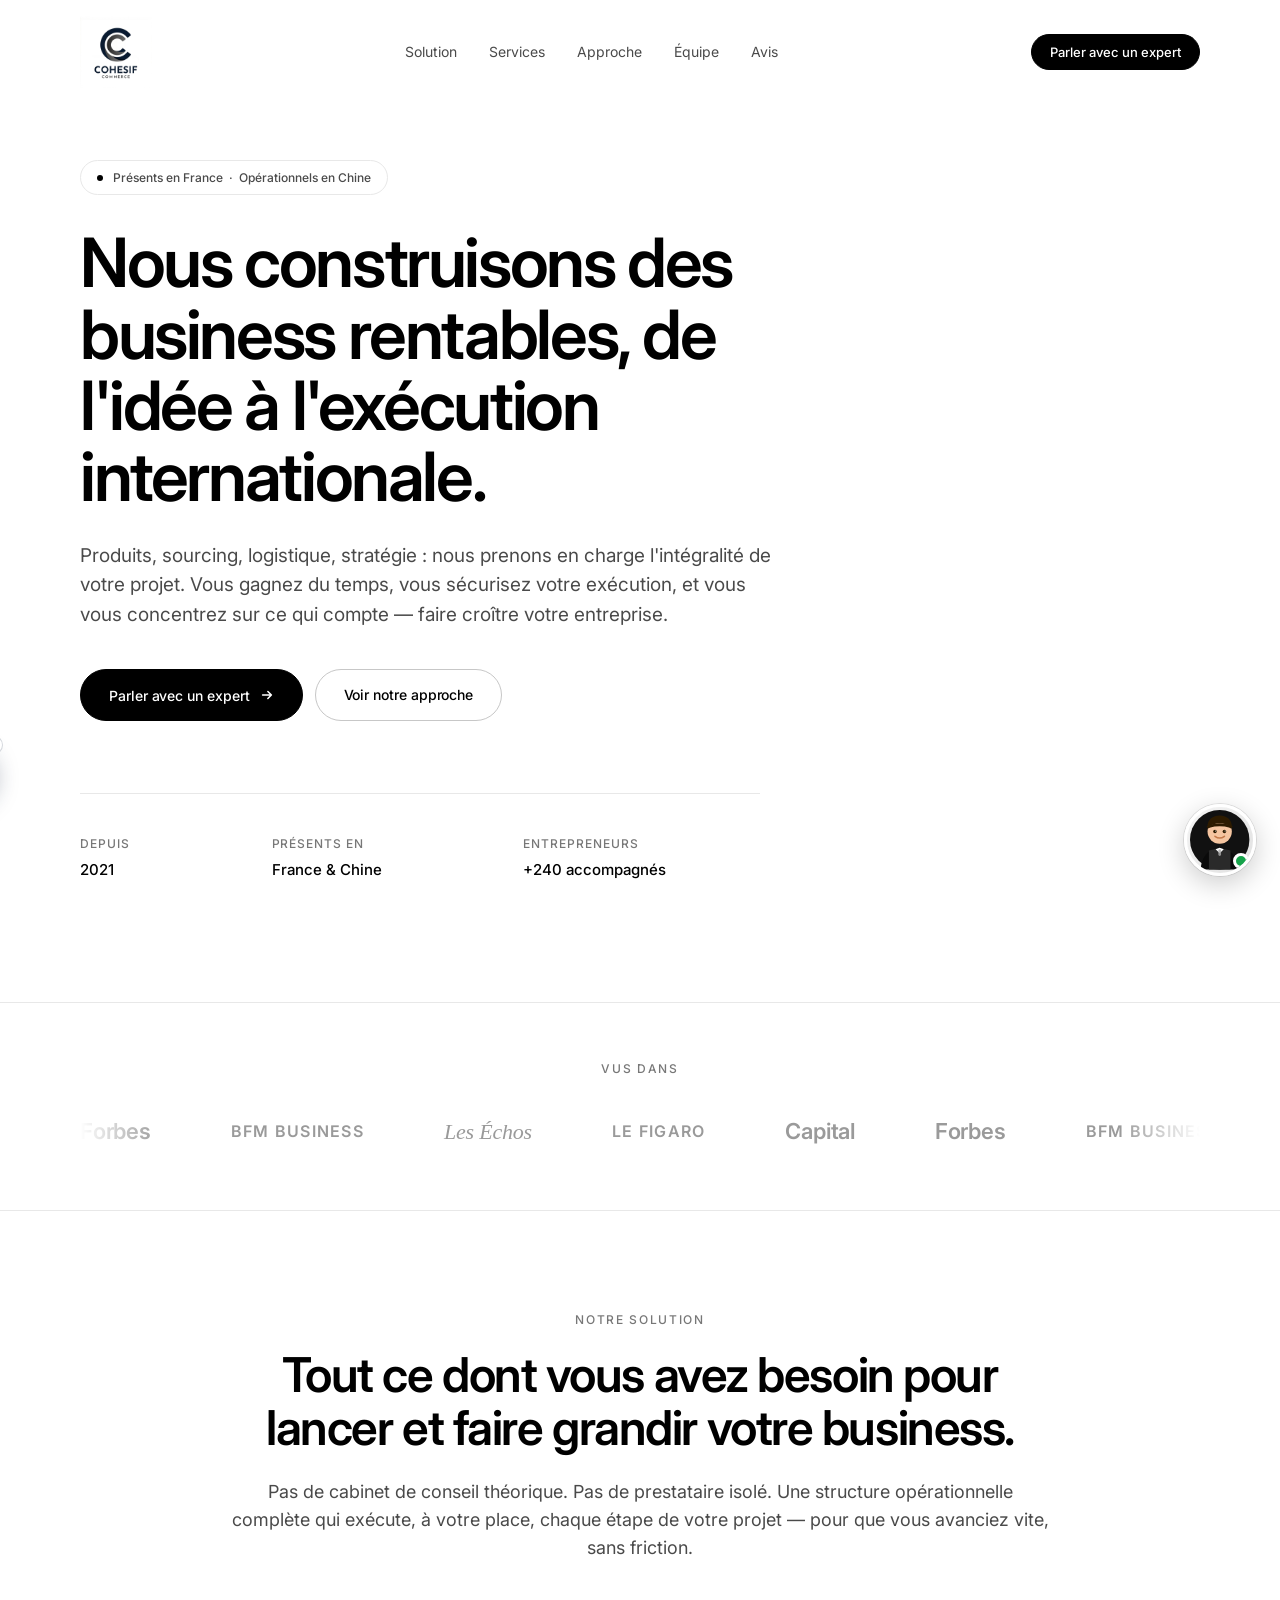
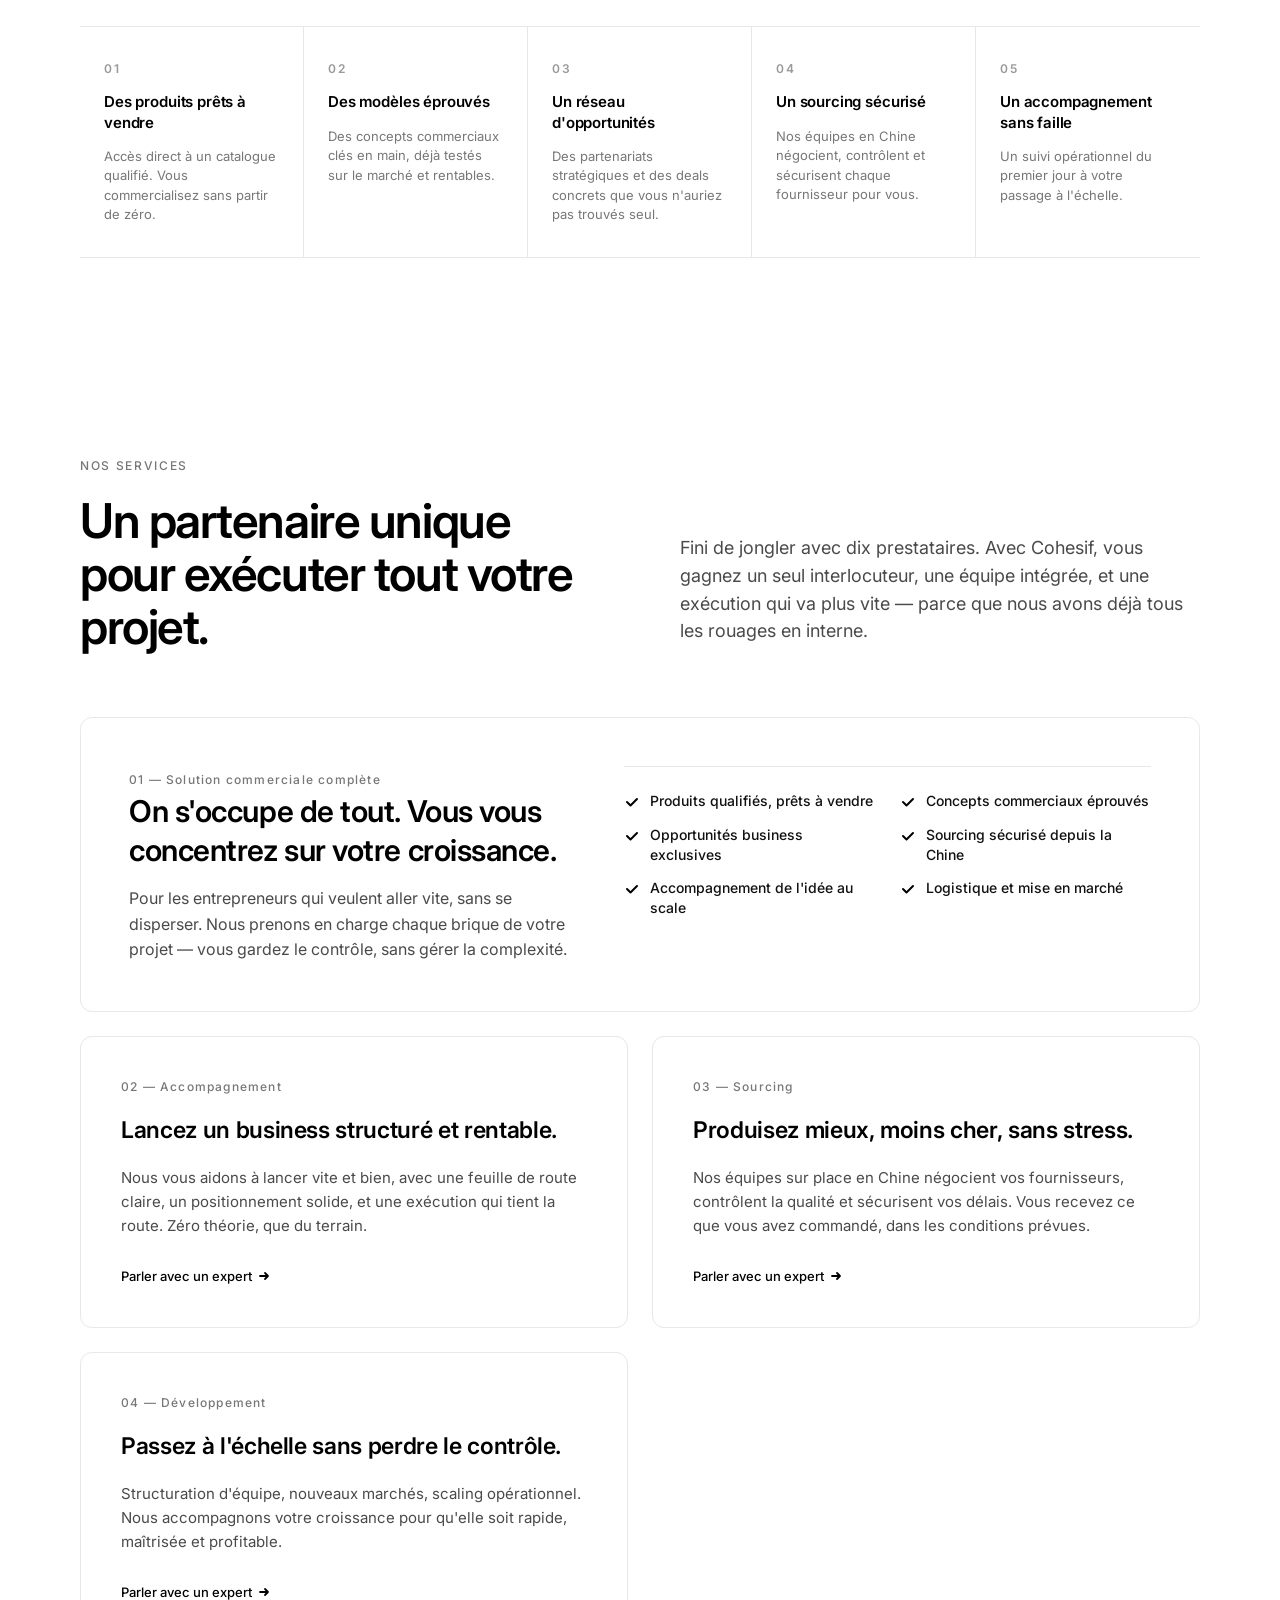
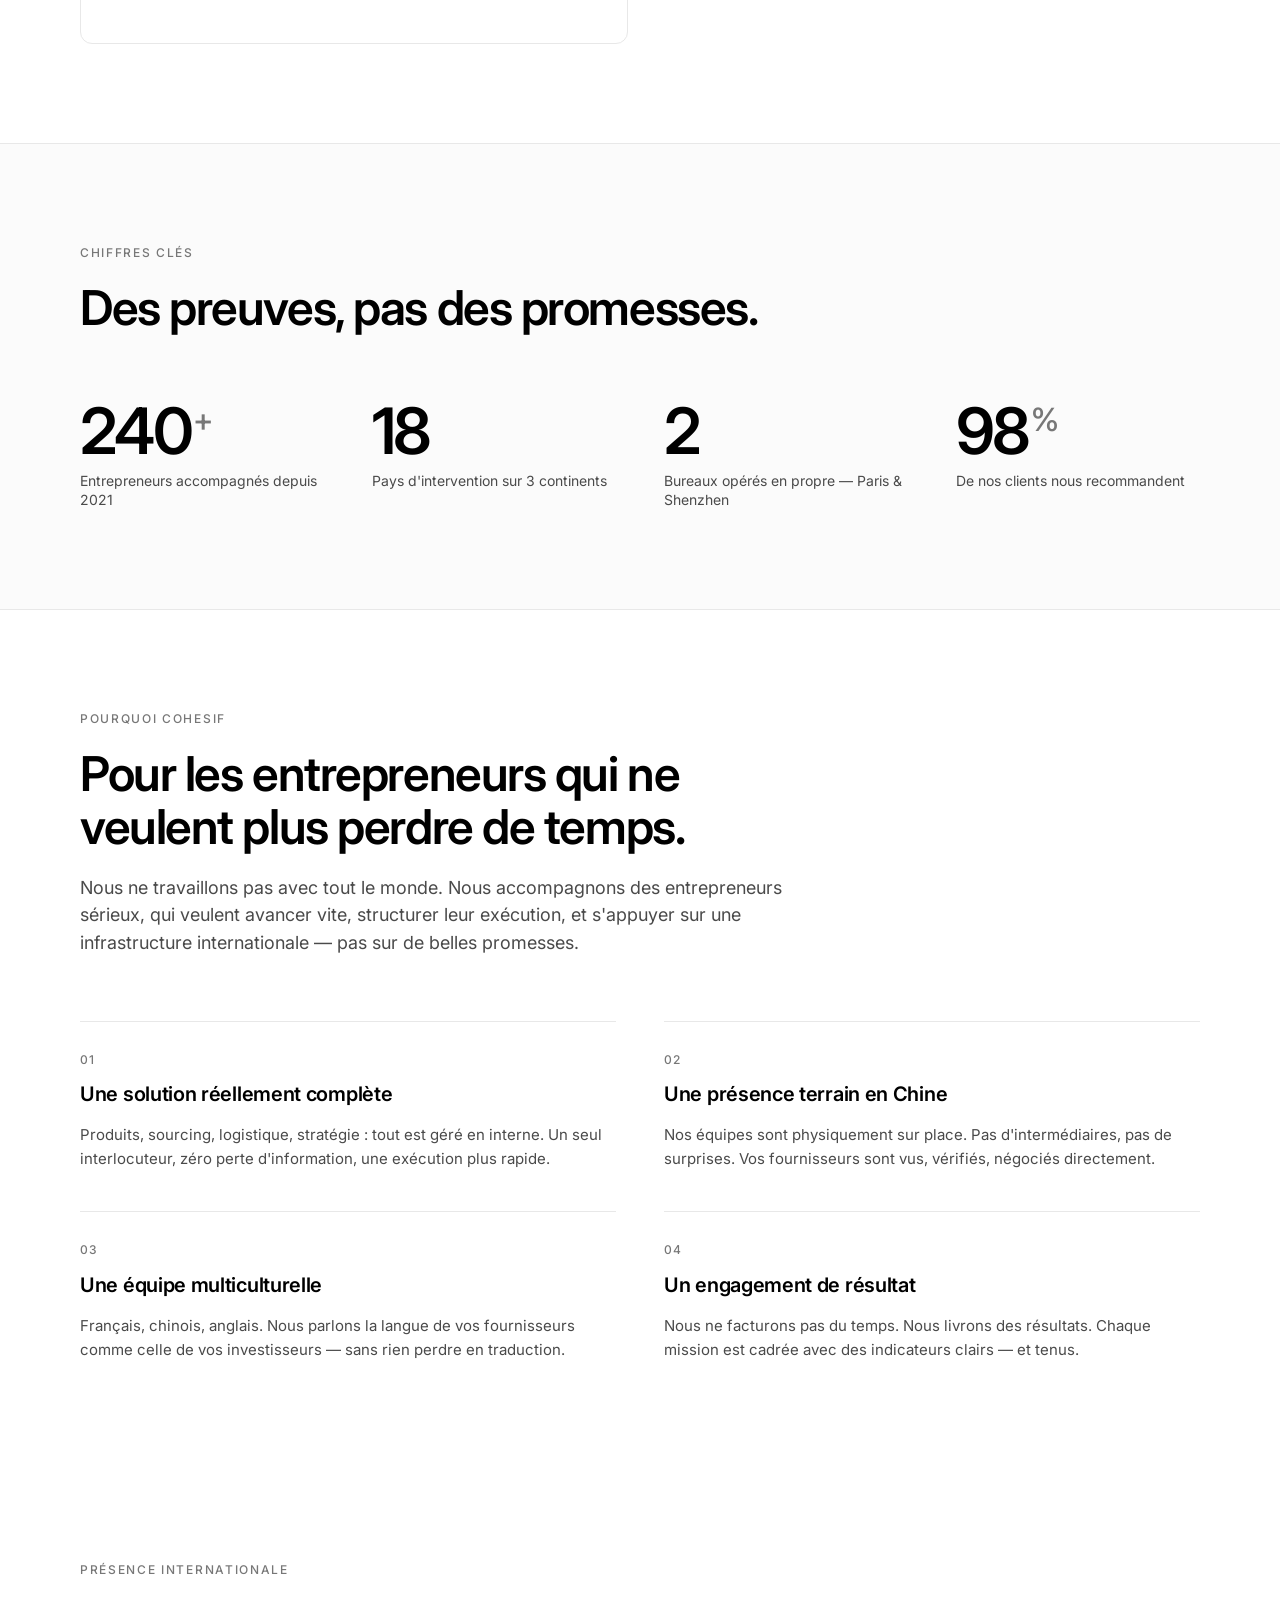
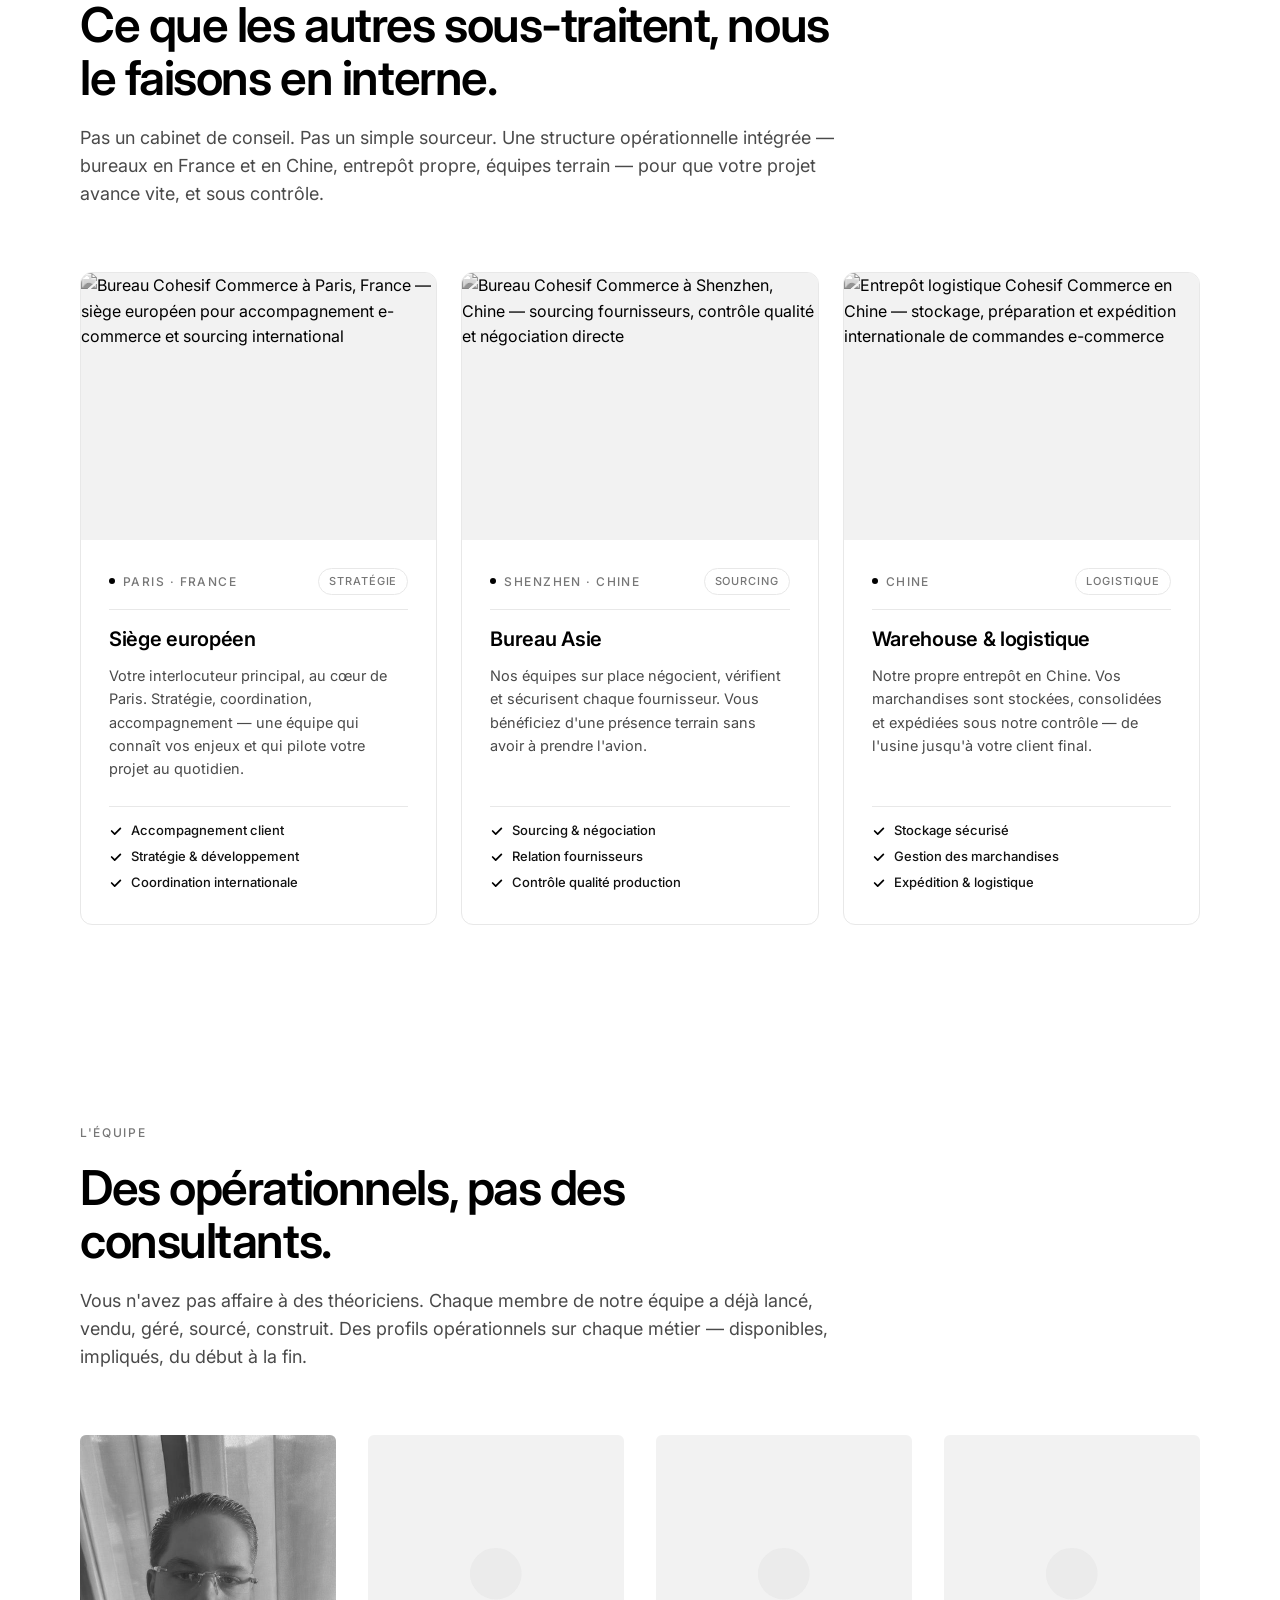
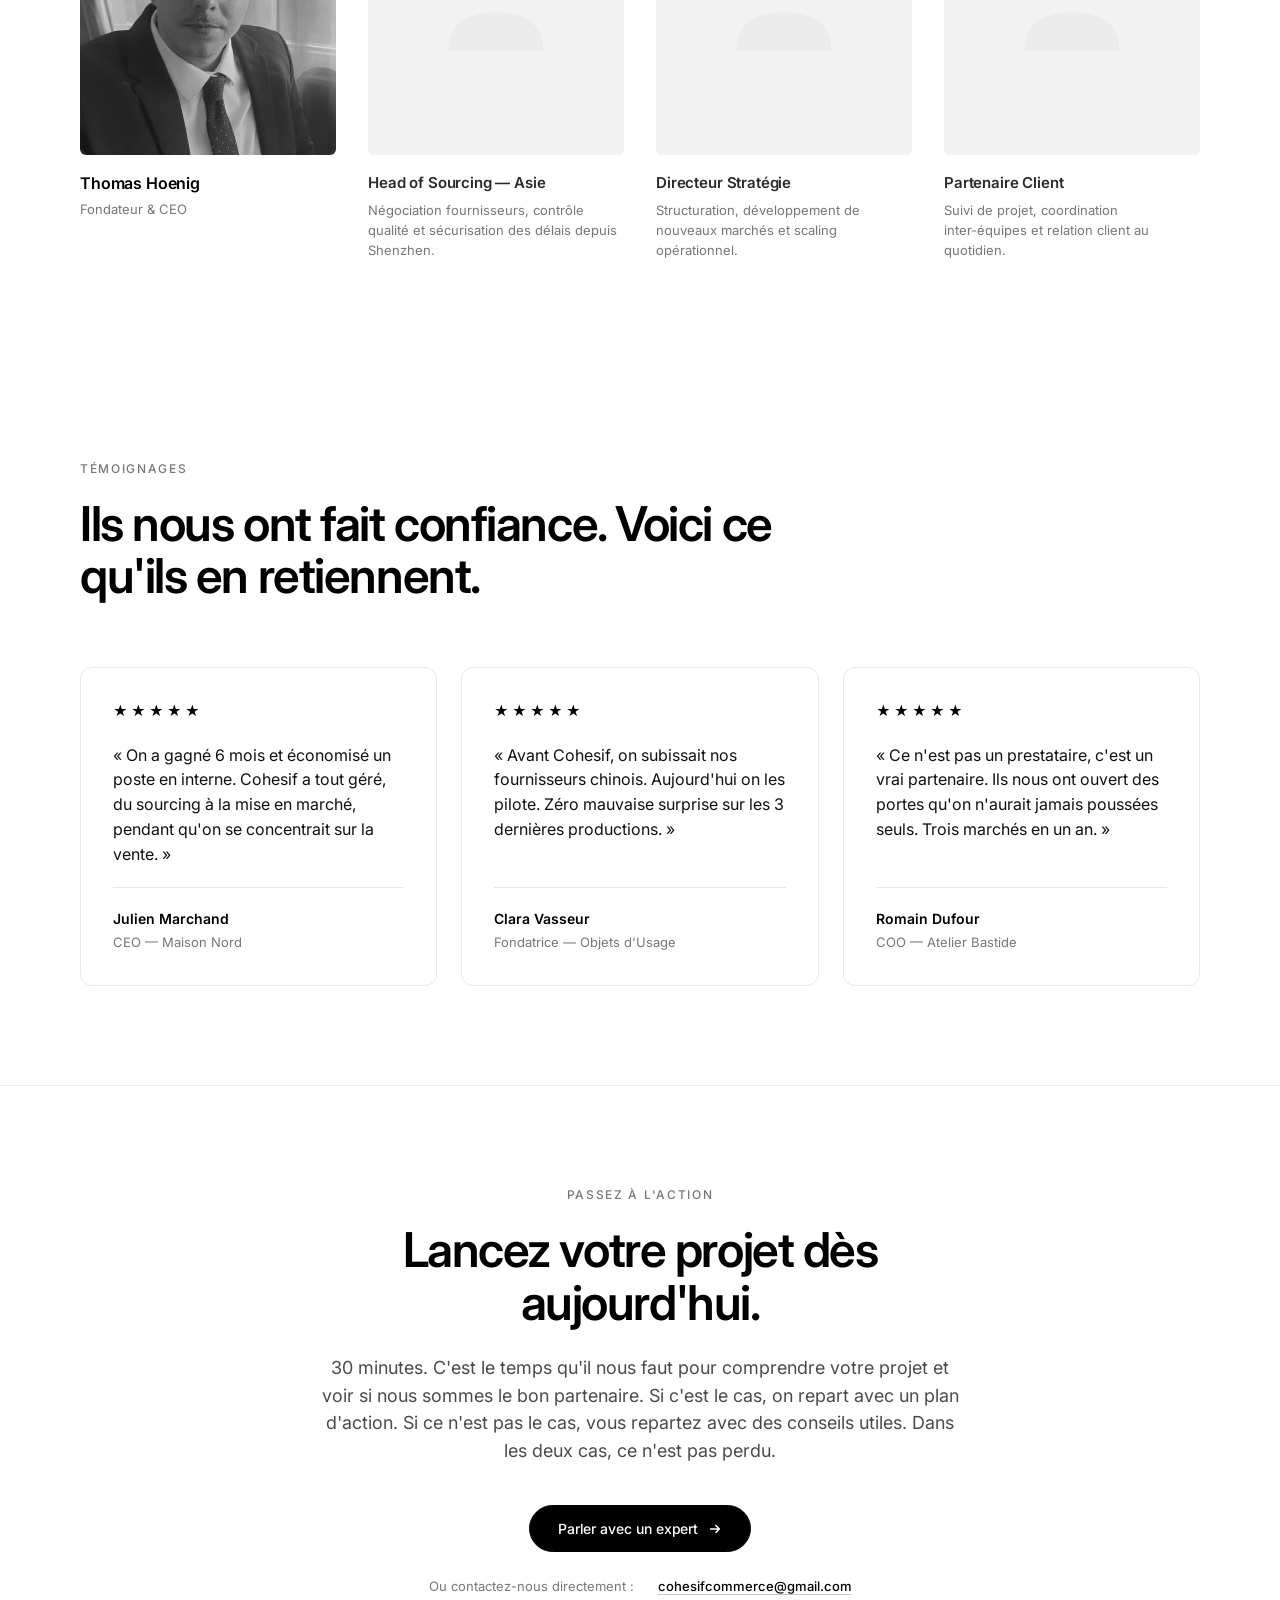
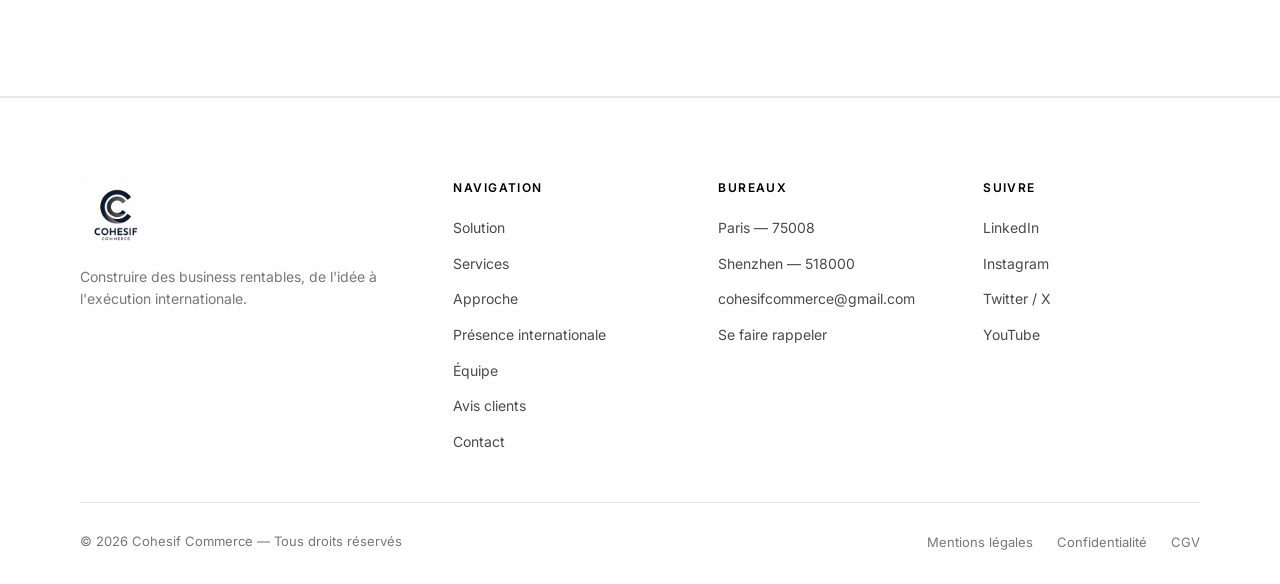
==== index.html @ 62199151 "fix: retirer numéro de téléphone +33760903774 de tous les fichiers" ====
<!DOCTYPE html>
<html lang="fr">
<head>
<meta charset="UTF-8" />
<meta name="viewport" content="width=device-width, initial-scale=1.0" />

<!-- Primary SEO Meta Tags -->
<title>Cohesif Commerce — Sourcing Chine, Logistique & Accompagnement E-commerce | France</title>
<meta name="description" content="Cohesif Commerce : votre partenaire sourcing Chine, logistique internationale et accompagnement e-commerce. +240 entrepreneurs accompagnés depuis 2021. Bureaux à Paris et Shenzhen. Produits, sourcing, logistique, stratégie — de l'idée à l'exécution." />
<meta name="keywords" content="sourcing Chine, agent sourcing, import Chine France, logistique e-commerce, accompagnement entrepreneur, lancer business e-commerce, fournisseur Chine, commerce international, sourcing produit, Cohesif Commerce, création entreprise e-commerce, dropshipping, private label, marque propre, import export, contrôle qualité Chine, entrepôt logistique, scaling e-commerce, consultant e-commerce, B2B commerce" />
<meta name="author" content="Cohesif Commerce" />
<meta name="robots" content="index, follow, max-image-preview:large, max-snippet:-1, max-video-preview:-1" />
<meta name="googlebot" content="index, follow" />
<link rel="canonical" href="https://cohesifcommerce.fr/" />
<meta name="theme-color" content="#000000" />
<meta name="mobile-web-app-capable" content="yes" />
<meta name="apple-mobile-web-app-capable" content="yes" />
<meta name="apple-mobile-web-app-status-bar-style" content="black" />
<meta name="apple-mobile-web-app-title" content="Cohesif Commerce" />
<meta name="application-name" content="Cohesif Commerce" />
<meta name="format-detection" content="telephone=yes" />
<meta name="geo.region" content="FR-75" />
<meta name="geo.placename" content="Paris" />
<meta name="geo.position" content="48.8716;2.3106" />
<meta name="ICBM" content="48.8716, 2.3106" />
<meta http-equiv="content-language" content="fr" />
<meta name="revisit-after" content="7 days" />
<meta name="rating" content="general" />

<!-- Open Graph / Facebook -->
<meta property="og:type" content="website" />
<meta property="og:url" content="https://cohesifcommerce.fr/" />
<meta property="og:title" content="Cohesif Commerce — Sourcing Chine, Logistique & Accompagnement E-commerce" />
<meta property="og:description" content="Votre partenaire opérationnel pour lancer et scaler votre business : sourcing Chine, logistique internationale, accompagnement e-commerce. +240 entrepreneurs accompagnés. Bureaux à Paris et Shenzhen." />
<meta property="og:image" content="https://cohesifcommerce.fr/og-image.png" />
<meta property="og:image:width" content="1200" />
<meta property="og:image:height" content="630" />
<meta property="og:image:alt" content="Cohesif Commerce — Sourcing Chine et Accompagnement E-commerce" />
<meta property="og:locale" content="fr_FR" />
<meta property="og:site_name" content="Cohesif Commerce" />

<!-- Twitter Card -->
<meta name="twitter:card" content="summary_large_image" />
<meta name="twitter:url" content="https://cohesifcommerce.fr/" />
<meta name="twitter:title" content="Cohesif Commerce — Sourcing Chine, Logistique & Accompagnement E-commerce" />
<meta name="twitter:description" content="Votre partenaire opérationnel pour lancer et scaler votre business : sourcing Chine, logistique internationale, accompagnement e-commerce. +240 entrepreneurs accompagnés." />
<meta name="twitter:image" content="https://cohesifcommerce.fr/og-image.png" />
<meta name="twitter:image:alt" content="Cohesif Commerce — Sourcing Chine et Accompagnement E-commerce" />

<!-- Structured Data: Organization -->
<script type="application/ld+json">
{
  "@context": "https://schema.org",
  "@type": "Organization",
  "name": "Cohesif Commerce",
  "alternateName": "Cohesif Partners",
  "url": "https://cohesifcommerce.fr",
  "logo": "https://cohesifcommerce.fr/logo.png",
  "description": "Cohesif Commerce accompagne les entrepreneurs dans le sourcing en Chine, la logistique internationale et la création de business e-commerce rentables.",
  "foundingDate": "2021",
  "numberOfEmployees": {
    "@type": "QuantitativeValue",
    "minValue": 10,
    "maxValue": 50
  },
  "areaServed": [
    {
      "@type": "Country",
      "name": "France"
    },
    {
      "@type": "Country",
      "name": "China"
    },
    {
      "@type": "GeoCircle",
      "geoMidpoint": {
        "@type": "GeoCoordinates",
        "latitude": 48.8566,
        "longitude": 2.3522
      },
      "geoRadius": "5000 km"
    }
  ],
  "contactPoint": [
    {
      "@type": "ContactPoint",
      "contactType": "customer service",
      "email": "cohesifcommerce@gmail.com",
      "availableLanguage": ["French", "Chinese", "English"],
      "areaServed": ["FR", "CN"]
    }
  ],
  "address": [
    {
      "@type": "PostalAddress",
      "addressLocality": "Paris",
      "postalCode": "75008",
      "addressCountry": "FR",
      "addressRegion": "Île-de-France"
    },
    {
      "@type": "PostalAddress",
      "addressLocality": "Shenzhen",
      "postalCode": "518000",
      "addressCountry": "CN",
      "addressRegion": "Guangdong"
    }
  ],
  "sameAs": [
    "https://www.linkedin.com/company/cohesifpartners/",
    "https://www.instagram.com/",
    "https://x.com/",
    "https://www.youtube.com/"
  ],
  "knowsLanguage": ["fr", "zh", "en"],
  "slogan": "Construire des business rentables, de l'idée à l'exécution internationale."
}
</script>

<!-- Structured Data: LocalBusiness (Paris) -->
<script type="application/ld+json">
{
  "@context": "https://schema.org",
  "@type": "LocalBusiness",
  "name": "Cohesif Commerce — Siège européen",
  "description": "Bureau européen de Cohesif Commerce. Accompagnement entrepreneur, stratégie e-commerce et coordination logistique internationale.",
  "url": "https://cohesifcommerce.fr",
  "email": "cohesifcommerce@gmail.com",
  "address": {
    "@type": "PostalAddress",
    "addressLocality": "Paris",
    "postalCode": "75008",
    "addressCountry": "FR",
    "addressRegion": "Île-de-France"
  },
  "geo": {
    "@type": "GeoCoordinates",
    "latitude": 48.8716,
    "longitude": 2.3106
  },
  "priceRange": "€€€",
  "image": "https://images.unsplash.com/photo-1502602898657-3e91760cbb34?w=900&q=85",
  "aggregateRating": {
    "@type": "AggregateRating",
    "ratingValue": "4.9",
    "bestRating": "5",
    "worstRating": "1",
    "ratingCount": "240",
    "reviewCount": "240"
  }
}
</script>

<!-- Structured Data: WebSite with SearchAction -->
<script type="application/ld+json">
{
  "@context": "https://schema.org",
  "@type": "WebSite",
  "name": "Cohesif Commerce",
  "url": "https://cohesifcommerce.fr",
  "description": "Sourcing Chine, logistique internationale et accompagnement e-commerce pour entrepreneurs exigeants.",
  "inLanguage": "fr-FR",
  "publisher": {
    "@type": "Organization",
    "name": "Cohesif Commerce",
    "url": "https://cohesifcommerce.fr"
  }
}
</script>

<!-- Structured Data: BreadcrumbList -->
<script type="application/ld+json">
{
  "@context": "https://schema.org",
  "@type": "BreadcrumbList",
  "itemListElement": [
    {
      "@type": "ListItem",
      "position": 1,
      "name": "Accueil",
      "item": "https://cohesifcommerce.fr/"
    },
    {
      "@type": "ListItem",
      "position": 2,
      "name": "Solution",
      "item": "https://cohesifcommerce.fr/#solution"
    },
    {
      "@type": "ListItem",
      "position": 3,
      "name": "Services",
      "item": "https://cohesifcommerce.fr/#services"
    },
    {
      "@type": "ListItem",
      "position": 4,
      "name": "Approche",
      "item": "https://cohesifcommerce.fr/#approche"
    },
    {
      "@type": "ListItem",
      "position": 5,
      "name": "Présence internationale",
      "item": "https://cohesifcommerce.fr/#presence"
    },
    {
      "@type": "ListItem",
      "position": 6,
      "name": "Équipe",
      "item": "https://cohesifcommerce.fr/#equipe"
    },
    {
      "@type": "ListItem",
      "position": 7,
      "name": "Avis clients",
      "item": "https://cohesifcommerce.fr/#avis"
    },
    {
      "@type": "ListItem",
      "position": 8,
      "name": "Contact",
      "item": "https://cohesifcommerce.fr/#contact"
    }
  ]
}
</script>

<!-- Structured Data: Service -->
<script type="application/ld+json">
{
  "@context": "https://schema.org",
  "@type": "Service",
  "serviceType": "Accompagnement E-commerce et Sourcing International",
  "provider": {
    "@type": "Organization",
    "name": "Cohesif Commerce",
    "url": "https://cohesifcommerce.fr"
  },
  "areaServed": ["France", "Europe", "Chine", "International"],
  "hasOfferCatalog": {
    "@type": "OfferCatalog",
    "name": "Services Cohesif Commerce",
    "itemListElement": [
      {
        "@type": "Offer",
        "itemOffered": {
          "@type": "Service",
          "name": "Solution commerciale complète",
          "description": "Produits qualifiés, concepts commerciaux éprouvés, sourcing sécurisé depuis la Chine, accompagnement de l'idée au scale, logistique et mise en marché."
        }
      },
      {
        "@type": "Offer",
        "itemOffered": {
          "@type": "Service",
          "name": "Accompagnement entrepreneurial",
          "description": "Lancement de business structuré et rentable avec feuille de route claire, positionnement solide et exécution terrain."
        }
      },
      {
        "@type": "Offer",
        "itemOffered": {
          "@type": "Service",
          "name": "Sourcing Chine",
          "description": "Négociation fournisseurs, contrôle qualité et sécurisation des délais directement depuis la Chine avec équipes sur place."
        }
      },
      {
        "@type": "Offer",
        "itemOffered": {
          "@type": "Service",
          "name": "Développement et scaling",
          "description": "Structuration d'équipe, nouveaux marchés, scaling opérationnel pour une croissance rapide, maîtrisée et profitable."
        }
      }
    ]
  }
}
</script>

<!-- Structured Data: FAQPage -->
<script type="application/ld+json">
{
  "@context": "https://schema.org",
  "@type": "FAQPage",
  "mainEntity": [
    {
      "@type": "Question",
      "name": "Qu'est-ce que Cohesif Commerce ?",
      "acceptedAnswer": {
        "@type": "Answer",
        "text": "Cohesif Commerce est une structure opérationnelle intégrée qui accompagne les entrepreneurs de A à Z dans le lancement et le scaling de leur business e-commerce. Avec des bureaux à Paris et Shenzhen, nous prenons en charge le sourcing en Chine, la logistique internationale, la stratégie commerciale et l'exécution complète de votre projet."
      }
    },
    {
      "@type": "Question",
      "name": "Comment fonctionne le sourcing en Chine avec Cohesif Commerce ?",
      "acceptedAnswer": {
        "@type": "Answer",
        "text": "Nos équipes sont physiquement présentes en Chine (Shenzhen). Elles négocient directement avec les fournisseurs, contrôlent la qualité sur place et sécurisent vos délais de production. Pas d'intermédiaires, pas de surprises : vous recevez exactement ce que vous avez commandé."
      }
    },
    {
      "@type": "Question",
      "name": "Combien d'entrepreneurs Cohesif Commerce a-t-il accompagnés ?",
      "acceptedAnswer": {
        "@type": "Answer",
        "text": "Depuis 2021, Cohesif Commerce a accompagné plus de 240 entrepreneurs dans 18 pays sur 3 continents, avec un taux de satisfaction de 98%."
      }
    },
    {
      "@type": "Question",
      "name": "Où sont situés les bureaux de Cohesif Commerce ?",
      "acceptedAnswer": {
        "@type": "Answer",
        "text": "Cohesif Commerce dispose de deux bureaux opérés en propre : le siège européen à Paris (75008, France) et un bureau Asie à Shenzhen (518000, Chine), ainsi qu'un entrepôt logistique en Chine pour gérer stockage et expéditions."
      }
    },
    {
      "@type": "Question",
      "name": "Quels services propose Cohesif Commerce ?",
      "acceptedAnswer": {
        "@type": "Answer",
        "text": "Cohesif Commerce propose quatre services principaux : 1) Solution commerciale complète (produits, sourcing, logistique, mise en marché), 2) Accompagnement entrepreneurial (lancement, positionnement, exécution), 3) Sourcing Chine (négociation fournisseurs, contrôle qualité), 4) Développement et scaling (structuration, nouveaux marchés, croissance maîtrisée)."
      }
    }
  ]
}
</script>

<!-- Structured Data: Reviews -->
<script type="application/ld+json">
{
  "@context": "https://schema.org",
  "@type": "Product",
  "name": "Accompagnement Cohesif Commerce",
  "description": "Service d'accompagnement e-commerce, sourcing Chine et logistique internationale pour entrepreneurs.",
  "brand": {
    "@type": "Brand",
    "name": "Cohesif Commerce"
  },
  "aggregateRating": {
    "@type": "AggregateRating",
    "ratingValue": "5",
    "bestRating": "5",
    "worstRating": "1",
    "reviewCount": "3",
    "ratingCount": "240"
  },
  "review": [
    {
      "@type": "Review",
      "author": {
        "@type": "Person",
        "name": "Julien Marchand"
      },
      "reviewRating": {
        "@type": "Rating",
        "ratingValue": "5",
        "bestRating": "5"
      },
      "reviewBody": "On a gagné 6 mois et économisé un poste en interne. Cohesif a tout géré, du sourcing à la mise en marché, pendant qu'on se concentrait sur la vente.",
      "datePublished": "2024-01-15"
    },
    {
      "@type": "Review",
      "author": {
        "@type": "Person",
        "name": "Clara Vasseur"
      },
      "reviewRating": {
        "@type": "Rating",
        "ratingValue": "5",
        "bestRating": "5"
      },
      "reviewBody": "Avant Cohesif, on subissait nos fournisseurs chinois. Aujourd'hui on les pilote. Zéro mauvaise surprise sur les 3 dernières productions.",
      "datePublished": "2024-03-20"
    },
    {
      "@type": "Review",
      "author": {
        "@type": "Person",
        "name": "Romain Dufour"
      },
      "reviewRating": {
        "@type": "Rating",
        "ratingValue": "5",
        "bestRating": "5"
      },
      "reviewBody": "Ce n'est pas un prestataire, c'est un vrai partenaire. Ils nous ont ouvert des portes qu'on n'aurait jamais poussées seuls. Trois marchés en un an.",
      "datePublished": "2024-06-10"
    }
  ]
}
</script>

<!-- Favicon & App Icons -->
<link rel="icon" type="image/x-icon" href="/favicon.ico" />
<link rel="icon" type="image/png" sizes="32x32" href="/favicon-32x32.png" />
<link rel="icon" type="image/png" sizes="16x16" href="/favicon-16x16.png" />
<link rel="apple-touch-icon" sizes="180x180" href="/apple-touch-icon.png" />
<link rel="manifest" href="/site.webmanifest" />
<meta name="msapplication-TileImage" content="/mstile-150x150.png" />
<meta name="msapplication-TileColor" content="#000000" />

<!-- Preconnect & Fonts -->
<link rel="preconnect" href="https://fonts.googleapis.com">
<link rel="preconnect" href="https://fonts.gstatic.com" crossorigin>
<link rel="preconnect" href="https://images.unsplash.com">
<link rel="dns-prefetch" href="https://fonts.googleapis.com">
<link rel="dns-prefetch" href="https://images.unsplash.com">
<link href="https://fonts.googleapis.com/css2?family=Inter:wght@300;400;500;600;700&display=swap" rel="stylesheet">
<style>
:root {
  --white: #ffffff;
  --off-white: #fbfbfb;
  --black: #000000;
  --gray-900: #111111;
  --gray-800: #2a2a2a;
  --gray-700: #4a4a4a;
  --gray-500: #777777;
  --gray-400: #9a9a9a;
  --gray-300: #c7c7c7;
  --gray-200: #e8e8e8;
  --gray-100: #f2f2f2;

  --font: 'Inter', -apple-system, BlinkMacSystemFont, 'Segoe UI', sans-serif;

  --fs-h1: clamp(40px, 5.5vw, 68px);
  --fs-h2: clamp(32px, 4vw, 48px);
  --fs-h3: clamp(20px, 1.8vw, 24px);
  --fs-body: 16px;
  --fs-small: 14px;
  --fs-xs: 12px;

  --space-section: clamp(80px, 11vh, 130px);
  --space-block: 64px;

  --max-w: 1200px;
  --gutter: clamp(20px, 4vw, 40px);

  --nav-h: 100px;

  --ease: cubic-bezier(0.22, 1, 0.36, 1);
}

*, *::before, *::after { margin: 0; padding: 0; box-sizing: border-box; }

html {
  /* Scroll fluide natif pour tous les navigateurs modernes */
  scroll-behavior: smooth;
  /* Décalage pour compenser la nav fixe sur les ancres */
  scroll-padding-top: var(--nav-h);
  -webkit-font-smoothing: antialiased;
  -moz-osx-font-smoothing: grayscale;
}

body {
  font-family: var(--font);
  font-size: var(--fs-body);
  line-height: 1.6;
  color: var(--black);
  background: var(--white);
  font-weight: 400;
  -webkit-text-size-adjust: 100%;
}

img { max-width: 100%; display: block; }
a { color: inherit; text-decoration: none; }
button { font-family: inherit; cursor: pointer; border: none; background: none; }
::selection { background: var(--black); color: var(--white); }

.container {
  width: 100%;
  max-width: var(--max-w);
  margin: 0 auto;
  padding-left: var(--gutter);
  padding-right: var(--gutter);
}

.section {
  padding-top: var(--space-section);
  padding-bottom: var(--space-section);
  background: var(--white);
  scroll-margin-top: var(--nav-h);
}

.section-head {
  max-width: 760px;
  margin-bottom: var(--space-block);
}

h1, h2, h3, h4 {
  color: var(--black);
  font-weight: 600;
  letter-spacing: -0.025em;
  line-height: 1.1;
}

h1 { font-size: var(--fs-h1); font-weight: 600; letter-spacing: -0.035em; line-height: 1.05; }
h2 { font-size: var(--fs-h2); font-weight: 600; letter-spacing: -0.03em; line-height: 1.1; }
h3 { font-size: var(--fs-h3); font-weight: 600; letter-spacing: -0.015em; line-height: 1.3; }

p { color: var(--gray-700); line-height: 1.65; }

.eyebrow {
  display: block;
  font-size: var(--fs-xs);
  font-weight: 500;
  letter-spacing: 0.14em;
  text-transform: uppercase;
  color: var(--gray-500);
  margin-bottom: 20px;
}

.lead {
  font-size: 18px;
  line-height: 1.55;
  color: var(--gray-700);
  font-weight: 400;
}

.btn {
  display: inline-flex;
  align-items: center;
  justify-content: center;
  gap: 10px;
  padding: 14px 28px;
  font-size: var(--fs-small);
  font-weight: 500;
  letter-spacing: -0.005em;
  border-radius: 100px;
  transition: all 0.3s var(--ease);
  white-space: nowrap;
  cursor: pointer;
  border: 1px solid transparent;
  font-family: inherit;
}

.btn-primary {
  background: var(--black);
  color: var(--white);
  border-color: var(--black);
}
.btn-primary:hover {
  background: var(--gray-900);
  transform: translateY(-1px);
}

.btn-secondary {
  background: var(--white);
  color: var(--black);
  border-color: var(--gray-300);
}
.btn-secondary:hover { border-color: var(--black); }

.btn-arrow { width: 14px; height: 14px; transition: transform 0.3s var(--ease); }
.btn:hover .btn-arrow { transform: translateX(3px); }

.nav {
  position: fixed;
  top: 0; left: 0; right: 0;
  z-index: 100;
  background: rgba(255, 255, 255, 0.85);
  backdrop-filter: saturate(180%) blur(20px);
  -webkit-backdrop-filter: saturate(180%) blur(20px);
  border-bottom: 1px solid transparent;
  transition: border-color 0.3s var(--ease);
}
.nav.scrolled { border-bottom-color: var(--gray-200); }

.nav-inner {
  max-width: var(--max-w);
  margin: 0 auto;
  padding: 16px var(--gutter);
  display: flex;
  align-items: center;
  justify-content: space-between;
  gap: 24px;
  min-height: var(--nav-h);
}

.nav-logo {
  display: flex;
  align-items: center;
  gap: 10px;
  font-weight: 600;
  font-size: 16px;
  letter-spacing: -0.015em;
  color: var(--black);
  transition: opacity 0.2s;
}
.nav-logo:hover { opacity: 0.75; }

.nav-logo-img {
  height: 72px;
  width: auto;
  display: block;
}

.nav-logo-mark {
  width: 28px; height: 28px;
  border: 1.5px solid var(--black);
  border-radius: 50%;
  display: inline-flex;
  align-items: center;
  justify-content: center;
  font-size: 12px;
  font-weight: 600;
}

.nav-links {
  display: flex;
  gap: 32px;
  list-style: none;
}
.nav-links a {
  font-size: 14px;
  font-weight: 400;
  color: var(--gray-700);
  transition: color 0.2s;
  position: relative;
}
.nav-links a:hover { color: var(--black); }
.nav-links a.active { color: var(--black); font-weight: 500; }

.nav-cta {
  padding: 9px 18px;
  background: var(--black);
  color: var(--white);
  border-radius: 100px;
  font-size: 13px;
  font-weight: 500;
  transition: opacity 0.2s, transform 0.2s;
  border: 1px solid var(--black);
  cursor: pointer;
  font-family: inherit;
}
.nav-cta:hover {
  opacity: 0.9;
  transform: translateY(-1px);
}

/* Mobile nav */
.nav-toggle {
  display: none;
  width: 40px;
  height: 40px;
  align-items: center;
  justify-content: center;
  flex-direction: column;
  gap: 5px;
  background: transparent;
  border: none;
  cursor: pointer;
  padding: 0;
}
.nav-toggle span {
  display: block;
  width: 20px;
  height: 1.5px;
  background: var(--black);
  transition: transform 0.3s var(--ease), opacity 0.2s;
}
.nav-toggle.open span:nth-child(1) { transform: translateY(6.5px) rotate(45deg); }
.nav-toggle.open span:nth-child(2) { opacity: 0; }
.nav-toggle.open span:nth-child(3) { transform: translateY(-6.5px) rotate(-45deg); }

.nav-mobile {
  display: none;
  position: fixed;
  top: var(--nav-h);
  left: 0;
  right: 0;
  background: var(--white);
  border-bottom: 1px solid var(--gray-200);
  padding: 24px var(--gutter);
  z-index: 99;
  opacity: 0;
  transform: translateY(-10px);
  pointer-events: none;
  transition: opacity 0.3s var(--ease), transform 0.3s var(--ease);
}
.nav-mobile.open {
  opacity: 1;
  transform: translateY(0);
  pointer-events: auto;
}
.nav-mobile ul {
  list-style: none;
  display: flex;
  flex-direction: column;
  gap: 4px;
}
.nav-mobile a {
  display: block;
  padding: 14px 0;
  font-size: 17px;
  font-weight: 500;
  color: var(--black);
  border-bottom: 1px solid var(--gray-100);
  transition: color 0.2s;
}
.nav-mobile a:hover { color: var(--gray-700); }
.nav-mobile .nav-mobile-cta {
  display: inline-flex;
  margin-top: 20px;
  padding: 14px 24px;
  background: var(--black);
  color: var(--white);
  border-radius: 100px;
  border: none;
  font-size: 15px;
  font-weight: 500;
  align-items: center;
  justify-content: center;
  gap: 10px;
  cursor: pointer;
  font-family: inherit;
}

.hero {
  padding-top: 160px;
  padding-bottom: 120px;
  background: var(--white);
  scroll-margin-top: var(--nav-h);
}
.hero-inner {
  max-width: var(--max-w);
  margin: 0 auto;
  padding-left: var(--gutter);
  padding-right: var(--gutter);
}
.hero-content { max-width: 880px; }

.hero-eyebrow {
  display: inline-flex;
  align-items: center;
  gap: 10px;
  padding: 7px 16px;
  border: 1px solid var(--gray-200);
  border-radius: 100px;
  font-size: var(--fs-xs);
  font-weight: 500;
  color: var(--gray-700);
  margin-bottom: 32px;
  background: var(--white);
}
.hero-eyebrow-dot {
  width: 6px; height: 6px;
  border-radius: 50%;
  background: var(--black);
}

.hero-title { margin-bottom: 28px; max-width: 18ch; }

.hero-sub {
  font-size: 19px;
  line-height: 1.55;
  color: var(--gray-700);
  max-width: 58ch;
  margin-bottom: 40px;
}

.hero-actions {
  display: flex;
  gap: 12px;
  flex-wrap: wrap;
  margin-bottom: 72px;
}

.hero-meta {
  display: grid;
  grid-template-columns: repeat(3, auto);
  gap: 48px;
  padding-top: 40px;
  border-top: 1px solid var(--gray-200);
  max-width: 680px;
}

.hero-meta-item { display: flex; flex-direction: column; gap: 4px; }
.hero-meta-label {
  font-size: var(--fs-xs);
  font-weight: 500;
  letter-spacing: 0.08em;
  text-transform: uppercase;
  color: var(--gray-500);
}
.hero-meta-value { font-size: 15px; font-weight: 500; color: var(--black); }

.logos {
  padding: 56px 0;
  border-top: 1px solid var(--gray-200);
  border-bottom: 1px solid var(--gray-200);
  background: var(--white);
  overflow: hidden;
}
.logos-inner { max-width: var(--max-w); margin: 0 auto; padding: 0 var(--gutter); }
.logos-label {
  text-align: center;
  font-size: var(--fs-xs);
  font-weight: 500;
  letter-spacing: 0.14em;
  text-transform: uppercase;
  color: var(--gray-500);
  margin-bottom: 32px;
}

/* Carousel infini — ticker */
.logos-ticker {
  position: relative;
  overflow: hidden;
  width: 100%;
  -webkit-mask-image: linear-gradient(90deg, transparent 0, #000 80px, #000 calc(100% - 80px), transparent 100%);
  mask-image: linear-gradient(90deg, transparent 0, #000 80px, #000 calc(100% - 80px), transparent 100%);
}
.logos-track {
  display: flex;
  width: max-content;
  animation: logos-scroll 32s linear infinite;
  gap: 80px;
  align-items: center;
  padding: 4px 0;
}
.logos-ticker:hover .logos-track {
  animation-play-state: paused;
}
@keyframes logos-scroll {
  from { transform: translateX(0); }
  to   { transform: translateX(-50%); }
}

.logo-item {
  flex-shrink: 0;
  font-size: 22px;
  font-weight: 600;
  letter-spacing: -0.01em;
  color: var(--gray-400);
  transition: color 0.3s;
  white-space: nowrap;
}
.logo-item:hover { color: var(--black); }
.logo-item.serif { font-family: Georgia, serif; font-style: italic; font-weight: 400; }
.logo-item.caps { text-transform: uppercase; letter-spacing: 0.08em; font-size: 16px; }

@media (prefers-reduced-motion: reduce) {
  .logos-track { animation: none; }
}

.promise { background: var(--white); }

.promise-head {
  text-align: center;
  max-width: 820px;
  margin: 0 auto var(--space-block);
}
.promise-head h2 { margin-bottom: 24px; }

.promise-steps {
  display: grid;
  grid-template-columns: repeat(5, 1fr);
  border-top: 1px solid var(--gray-200);
  border-bottom: 1px solid var(--gray-200);
}

.promise-step {
  padding: 32px 24px;
  border-right: 1px solid var(--gray-200);
  display: flex;
  flex-direction: column;
  gap: 14px;
  background: var(--white);
  transition: background 0.3s var(--ease);
}
.promise-step:last-child { border-right: none; }
.promise-step:hover { background: var(--off-white); }

.promise-step-num {
  font-size: var(--fs-xs);
  font-weight: 600;
  letter-spacing: 0.14em;
  color: var(--gray-400);
}

.promise-step h4 {
  font-size: 15px;
  font-weight: 600;
  color: var(--black);
  line-height: 1.35;
  letter-spacing: -0.01em;
}

.promise-step p {
  font-size: 13px;
  color: var(--gray-500);
  line-height: 1.5;
  margin: 0;
}

.services-head {
  display: grid;
  grid-template-columns: 1fr 1fr;
  gap: 80px;
  align-items: end;
  margin-bottom: var(--space-block);
}
.services-head-right { padding-bottom: 8px; }

.services-grid {
  display: grid;
  grid-template-columns: repeat(2, 1fr);
  gap: 24px;
}

.service-card {
  padding: 40px;
  border: 1px solid var(--gray-200);
  border-radius: 12px;
  background: var(--white);
  transition: all 0.35s var(--ease);
  display: flex;
  flex-direction: column;
  gap: 20px;
}
.service-card:hover {
  border-color: var(--black);
  transform: translateY(-4px);
}

.service-card-featured {
  grid-column: 1 / -1;
  padding: 48px;
  display: grid;
  grid-template-columns: 1fr 1.2fr;
  gap: 56px;
  align-items: start;
}

.service-card-featured .service-head-block h3 {
  font-size: clamp(24px, 2.4vw, 30px);
  margin-bottom: 16px;
}

.service-card-featured .service-intro {
  color: var(--gray-700);
  font-size: 16px;
  line-height: 1.6;
}

.service-featured-list {
  list-style: none;
  display: grid;
  grid-template-columns: 1fr 1fr;
  gap: 14px 24px;
  border-top: 1px solid var(--gray-200);
  padding-top: 24px;
}

.service-featured-list li {
  display: flex;
  align-items: flex-start;
  gap: 10px;
  font-size: 14px;
  color: var(--gray-900);
  font-weight: 500;
  line-height: 1.4;
}

.service-featured-list li svg {
  flex-shrink: 0;
  margin-top: 3px;
  color: var(--black);
}

.service-num {
  font-size: var(--fs-xs);
  font-weight: 500;
  letter-spacing: 0.1em;
  color: var(--gray-500);
}

.service-card h3 { margin: 0; }

.service-card p {
  color: var(--gray-700);
  font-size: 15px;
  line-height: 1.6;
  margin: 0;
  flex-grow: 1;
}

.service-link {
  display: inline-flex;
  align-items: center;
  gap: 6px;
  font-size: 13px;
  font-weight: 500;
  color: var(--black);
  margin-top: 8px;
}
.service-link svg { transition: transform 0.3s var(--ease); }
.service-card:hover .service-link svg { transform: translateX(3px); }

.stats {
  background: var(--off-white);
  border-top: 1px solid var(--gray-200);
  border-bottom: 1px solid var(--gray-200);
}

.stats-grid {
  display: grid;
  grid-template-columns: repeat(4, 1fr);
  gap: 48px;
}

.stat { display: flex; flex-direction: column; gap: 8px; }

.stat-num {
  font-size: clamp(44px, 5vw, 64px);
  font-weight: 600;
  letter-spacing: -0.04em;
  line-height: 1;
  color: var(--black);
}
.stat-num sup {
  font-size: 0.5em;
  vertical-align: super;
  color: var(--gray-500);
  font-weight: 500;
  margin-left: 2px;
}

.stat-label {
  font-size: 14px;
  color: var(--gray-700);
  font-weight: 400;
  line-height: 1.4;
}

.why-grid {
  display: grid;
  grid-template-columns: repeat(2, 1fr);
  gap: 40px 48px;
}

.why-item {
  display: flex;
  flex-direction: column;
  gap: 8px;
  padding-top: 28px;
  border-top: 1px solid var(--gray-200);
}

.why-item-num {
  font-size: var(--fs-xs);
  font-weight: 500;
  letter-spacing: 0.12em;
  color: var(--gray-500);
  margin-bottom: 4px;
}

.why-item h3 { font-size: 20px; margin-bottom: 8px; }
.why-item p { font-size: 15px; line-height: 1.6; color: var(--gray-700); margin: 0; }

.team-grid {
  display: grid;
  grid-template-columns: repeat(4, 1fr);
  gap: 32px;
}

.member { display: flex; flex-direction: column; gap: 16px; }

.member-photo {
  aspect-ratio: 4/5;
  background: var(--gray-100);
  border-radius: 6px;
  overflow: hidden;
}
.member-photo img {
  width: 100%;
  height: 100%;
  object-fit: cover;
  filter: grayscale(100%);
  transition: filter 0.5s var(--ease), transform 0.6s var(--ease);
}
.member:hover .member-photo img {
  filter: grayscale(0%);
  transform: scale(1.03);
}

.member-info { display: flex; flex-direction: column; gap: 2px; }
.member-name { font-size: 16px; font-weight: 600; color: var(--black); letter-spacing: -0.01em; }
.member-role { font-size: 13px; color: var(--gray-500); font-weight: 400; }
.member-photo--anon { display: flex; align-items: center; justify-content: center; }
.member-photo--anon svg { width: 42%; height: 42%; color: var(--gray-300); }
.member-role--title { font-size: 15px; font-weight: 600; color: var(--gray-800); letter-spacing: -0.01em; }
.member-desc { font-size: 13px; line-height: 1.55; color: var(--gray-500); margin-top: 3px; }

.testimonials-grid {
  display: grid;
  grid-template-columns: repeat(3, 1fr);
  gap: 24px;
}

.testimonial {
  background: var(--white);
  border: 1px solid var(--gray-200);
  border-radius: 12px;
  padding: 32px;
  display: flex;
  flex-direction: column;
  gap: 20px;
  transition: border-color 0.3s;
}
.testimonial:hover { border-color: var(--gray-400); }

.testimonial-stars { font-size: 14px; letter-spacing: 3px; color: var(--black); }

.testimonial-quote {
  font-size: 16px;
  line-height: 1.55;
  color: var(--gray-900);
  flex-grow: 1;
  margin: 0;
}

.testimonial-author {
  display: flex;
  flex-direction: column;
  gap: 2px;
  padding-top: 20px;
  border-top: 1px solid var(--gray-200);
}

.testimonial-name { font-size: 14px; font-weight: 600; color: var(--black); }
.testimonial-role { font-size: 13px; color: var(--gray-500); }

.cta {
  background: var(--white);
  border-top: 1px solid var(--gray-200);
  border-bottom: 1px solid var(--gray-200);
}

.cta-inner {
  max-width: 760px;
  margin: 0 auto;
  text-align: center;
  padding: 0 var(--gutter);
}

.cta h2 { margin-bottom: 24px; }

.cta-sub {
  font-size: 18px;
  color: var(--gray-700);
  max-width: 58ch;
  margin: 0 auto 40px;
  line-height: 1.55;
}

.cta-meta {
  display: flex;
  justify-content: center;
  align-items: center;
  gap: 24px;
  margin-top: 24px;
  flex-wrap: wrap;
  font-size: 13px;
  color: var(--gray-500);
}
.cta-meta a {
  color: var(--black);
  font-weight: 500;
  text-decoration: underline;
  text-decoration-color: var(--gray-300);
  text-underline-offset: 3px;
  transition: text-decoration-color 0.2s;
}
.cta-meta a:hover { text-decoration-color: var(--black); }

.footer {
  background: var(--white);
  padding: 80px 0 32px;
  border-top: 1px solid var(--gray-200);
}

.footer-inner {
  max-width: var(--max-w);
  margin: 0 auto;
  padding: 0 var(--gutter);
}

.footer-top {
  display: grid;
  grid-template-columns: 1.5fr 1fr 1fr 1fr;
  gap: 48px;
  padding-bottom: 48px;
  border-bottom: 1px solid var(--gray-200);
  margin-bottom: 28px;
}

.footer-brand { display: flex; flex-direction: column; gap: 16px; }

.footer-logo {
  display: flex;
  align-items: center;
  gap: 10px;
  font-weight: 600;
  font-size: 18px;
  letter-spacing: -0.015em;
  color: var(--black);
  transition: opacity 0.2s;
}
.footer-logo:hover { opacity: 0.75; }

.footer-logo-img {
  height: 72px;
  width: auto;
  display: block;
}

.footer-logo-mark {
  width: 30px; height: 30px;
  border: 1.5px solid var(--black);
  border-radius: 50%;
  display: inline-flex;
  align-items: center;
  justify-content: center;
  font-size: 13px;
  font-weight: 600;
}

.footer-tagline {
  font-size: 14px;
  color: var(--gray-500);
  max-width: 36ch;
  line-height: 1.55;
}

.footer-col h5 {
  font-size: var(--fs-xs);
  font-weight: 600;
  letter-spacing: 0.12em;
  text-transform: uppercase;
  color: var(--black);
  margin-bottom: 18px;
}

.footer-col ul { list-style: none; display: flex; flex-direction: column; gap: 10px; }
.footer-col a { font-size: 14px; color: var(--gray-700); transition: color 0.2s; }
.footer-col a:hover { color: var(--black); }

.footer-bottom {
  display: flex;
  justify-content: space-between;
  align-items: center;
  gap: 16px;
  font-size: 13px;
  color: var(--gray-500);
  flex-wrap: wrap;
}

.footer-legal { display: flex; gap: 24px; flex-wrap: wrap; }
.footer-legal a { color: var(--gray-500); transition: color 0.2s; }
.footer-legal a:hover { color: var(--black); }
.legal-link {
  background: none;
  border: none;
  color: var(--gray-500);
  font-family: inherit;
  font-size: 13px;
  cursor: pointer;
  padding: 0;
  transition: color 0.2s;
  text-transform: none;
  letter-spacing: inherit;
}
.legal-link:hover { color: var(--black); }

/* Modale légale — hérite des styles de la modale contact */
.legal-modal .modal {
  max-width: 720px;
  padding: 48px 44px;
}
.legal-modal .modal h3 {
  font-size: 26px;
  margin-bottom: 8px;
}
.legal-modal .modal-subtitle {
  margin-bottom: 32px;
}
.legal-content {
  max-height: 60vh;
  overflow-y: auto;
  padding-right: 8px;
}
.legal-content h4 {
  font-size: 15px;
  font-weight: 600;
  color: var(--black);
  margin: 24px 0 8px;
  letter-spacing: -0.01em;
}
.legal-content h4:first-child { margin-top: 0; }
.legal-content p,
.legal-content ul {
  font-size: 14px;
  color: var(--gray-700);
  line-height: 1.65;
  margin-bottom: 12px;
}
.legal-content ul {
  padding-left: 20px;
}
.legal-content li {
  margin-bottom: 6px;
}
.legal-content strong {
  color: var(--black);
  font-weight: 600;
}
.legal-content a {
  color: var(--black);
  text-decoration: underline;
  text-underline-offset: 3px;
  text-decoration-color: var(--gray-300);
}
.legal-content a:hover {
  text-decoration-color: var(--black);
}
/* Scrollbar discret */
.legal-content::-webkit-scrollbar { width: 4px; }
.legal-content::-webkit-scrollbar-thumb { background: var(--gray-300); border-radius: 4px; }

@media (max-width: 640px) {
  .legal-modal .modal { padding: 32px 24px; }
  .legal-modal .modal h3 { font-size: 22px; }
}

/* ================= PRÉSENCE INTERNATIONALE ================= */
.presence {
  background: var(--white);
}

.presence-grid {
  display: grid;
  grid-template-columns: repeat(3, 1fr);
  gap: 24px;
}

.presence-card {
  display: flex;
  flex-direction: column;
  background: var(--white);
  border: 1px solid var(--gray-200);
  border-radius: 12px;
  overflow: hidden;
  transition: all 0.35s var(--ease);
}
.presence-card:hover {
  border-color: var(--black);
  transform: translateY(-4px);
}

.presence-image {
  aspect-ratio: 4/3;
  overflow: hidden;
  background: var(--gray-100);
}
.presence-image img {
  width: 100%;
  height: 100%;
  object-fit: cover;
  filter: grayscale(100%);
  transition: transform 0.6s var(--ease), filter 0.5s var(--ease);
}
.presence-card:hover .presence-image img {
  transform: scale(1.04);
  filter: grayscale(40%);
}

.presence-body {
  padding: 28px 28px 32px;
  display: flex;
  flex-direction: column;
  gap: 12px;
  flex-grow: 1;
}

.presence-header {
  display: flex;
  align-items: center;
  justify-content: space-between;
  gap: 16px;
  padding-bottom: 14px;
  border-bottom: 1px solid var(--gray-200);
  margin-bottom: 4px;
}

.presence-location {
  display: flex;
  align-items: center;
  gap: 8px;
  font-size: var(--fs-xs);
  font-weight: 500;
  letter-spacing: 0.12em;
  text-transform: uppercase;
  color: var(--gray-500);
}
.presence-location-dot {
  width: 6px;
  height: 6px;
  border-radius: 50%;
  background: var(--black);
}

.presence-tag {
  font-size: 11px;
  font-weight: 500;
  letter-spacing: 0.08em;
  text-transform: uppercase;
  color: var(--gray-500);
  padding: 4px 10px;
  border: 1px solid var(--gray-200);
  border-radius: 100px;
}

.presence-card h3 {
  font-size: 20px;
  letter-spacing: -0.015em;
  color: var(--black);
  margin: 0;
}

.presence-card p {
  font-size: 14.5px;
  line-height: 1.6;
  color: var(--gray-700);
  margin: 0;
  flex-grow: 1;
}

.presence-features {
  list-style: none;
  display: flex;
  flex-direction: column;
  gap: 8px;
  margin-top: 14px;
  padding-top: 14px;
  border-top: 1px solid var(--gray-200);
}

.presence-features li {
  display: flex;
  align-items: flex-start;
  gap: 8px;
  font-size: 13px;
  color: var(--gray-900);
  font-weight: 500;
  line-height: 1.4;
}

.presence-features li svg {
  flex-shrink: 0;
  margin-top: 3px;
  color: var(--black);
}

@media (max-width: 960px) {
  .presence-grid { grid-template-columns: 1fr; gap: 20px; }
  .presence-image { aspect-ratio: 16/9; }
}

/* ================= MODAL CONTACT ================= */
.modal-overlay {
  position: fixed;
  inset: 0;
  background: rgba(0, 0, 0, 0.5);
  backdrop-filter: blur(6px);
  -webkit-backdrop-filter: blur(6px);
  z-index: 1000;
  display: flex;
  align-items: center;
  justify-content: center;
  padding: 20px;
  opacity: 0;
  pointer-events: none;
  transition: opacity 0.3s var(--ease);
}
.modal-overlay.open {
  opacity: 1;
  pointer-events: auto;
}

.modal {
  background: var(--white);
  border-radius: 16px;
  max-width: 520px;
  width: 100%;
  max-height: 90vh;
  overflow-y: auto;
  padding: 40px;
  position: relative;
  transform: translateY(20px) scale(0.98);
  transition: transform 0.35s var(--ease);
  box-shadow: 0 30px 80px rgba(0, 0, 0, 0.15);
}
.modal-overlay.open .modal {
  transform: translateY(0) scale(1);
}

.modal-close {
  position: absolute;
  top: 16px;
  right: 16px;
  width: 36px;
  height: 36px;
  border-radius: 50%;
  border: 1px solid var(--gray-200);
  background: var(--white);
  color: var(--gray-700);
  display: flex;
  align-items: center;
  justify-content: center;
  cursor: pointer;
  transition: all 0.2s;
  font-family: inherit;
}
.modal-close:hover {
  border-color: var(--black);
  color: var(--black);
}

.modal h3 {
  font-size: 24px;
  margin-bottom: 8px;
  letter-spacing: -0.02em;
}

.modal-subtitle {
  font-size: 14px;
  color: var(--gray-700);
  margin-bottom: 28px;
  line-height: 1.55;
}

.modal-form {
  display: flex;
  flex-direction: column;
  gap: 14px;
}

.form-group {
  display: flex;
  flex-direction: column;
  gap: 6px;
}

.form-group label {
  font-size: 12px;
  font-weight: 500;
  color: var(--gray-700);
  letter-spacing: 0.01em;
}

.form-group input,
.form-group textarea {
  padding: 12px 14px;
  border: 1px solid var(--gray-200);
  border-radius: 8px;
  font-family: inherit;
  font-size: 14px;
  color: var(--black);
  background: var(--white);
  transition: border-color 0.2s;
  width: 100%;
}
.form-group input:focus,
.form-group textarea:focus {
  outline: none;
  border-color: var(--black);
}

.form-group textarea {
  min-height: 90px;
  resize: vertical;
  line-height: 1.5;
}

.modal-submit {
  margin-top: 8px;
  padding: 14px 20px;
  background: var(--black);
  color: var(--white);
  border: none;
  border-radius: 100px;
  font-family: inherit;
  font-size: 14px;
  font-weight: 500;
  cursor: pointer;
  transition: transform 0.2s, background 0.2s;
  display: inline-flex;
  align-items: center;
  justify-content: center;
  gap: 10px;
}
.modal-submit:hover {
  background: var(--gray-900);
  transform: translateY(-1px);
}
.modal-submit:disabled {
  opacity: 0.5;
  cursor: not-allowed;
  transform: none;
}

.modal-divider {
  display: flex;
  align-items: center;
  gap: 12px;
  margin: 24px 0 20px;
  font-size: 11px;
  color: var(--gray-400);
  text-transform: uppercase;
  letter-spacing: 0.12em;
}
.modal-divider::before,
.modal-divider::after {
  content: '';
  flex: 1;
  height: 1px;
  background: var(--gray-200);
}

.modal-alt {
  display: flex;
  flex-direction: column;
  gap: 10px;
}

.modal-alt-btn {
  display: flex;
  align-items: center;
  gap: 12px;
  padding: 12px 16px;
  border: 1px solid var(--gray-200);
  border-radius: 10px;
  background: var(--white);
  color: var(--black);
  font-family: inherit;
  font-size: 14px;
  font-weight: 500;
  cursor: pointer;
  transition: all 0.2s;
  text-align: left;
  width: 100%;
  text-decoration: none;
}
.modal-alt-btn:hover {
  border-color: var(--black);
  background: var(--off-white);
}
.modal-alt-btn svg {
  flex-shrink: 0;
  color: var(--gray-700);
}
.modal-alt-btn .alt-label {
  flex: 1;
  display: flex;
  flex-direction: column;
  gap: 1px;
}
.modal-alt-btn .alt-main {
  font-size: 14px;
  font-weight: 500;
  color: var(--black);
}
.modal-alt-btn .alt-sub {
  font-size: 12px;
  color: var(--gray-500);
  font-weight: 400;
}
.modal-alt-btn .alt-copy {
  font-size: 11px;
  color: var(--gray-500);
  font-weight: 500;
  text-transform: uppercase;
  letter-spacing: 0.08em;
  transition: color 0.2s;
}
.modal-alt-btn.copied .alt-copy {
  color: var(--black);
}

.modal-success {
  display: none;
  text-align: center;
  padding: 20px 0 10px;
}
.modal-success.show {
  display: block;
  animation: fadeIn 0.4s var(--ease);
}
.modal-success-icon {
  width: 56px;
  height: 56px;
  margin: 0 auto 20px;
  border-radius: 50%;
  background: var(--black);
  color: var(--white);
  display: flex;
  align-items: center;
  justify-content: center;
}
.modal-success h3 {
  margin-bottom: 10px;
}
.modal-success p {
  font-size: 14px;
  color: var(--gray-700);
  line-height: 1.55;
}
@keyframes fadeIn {
  from { opacity: 0; transform: translateY(10px); }
  to { opacity: 1; transform: translateY(0); }
}

@media (max-width: 640px) {
  .modal {
    padding: 32px 24px;
    border-radius: 12px;
  }
  .modal h3 { font-size: 21px; }
}

.fade-in {
  opacity: 0;
  transform: translateY(20px);
  transition: opacity 0.8s var(--ease), transform 0.8s var(--ease);
}
.fade-in.visible { opacity: 1; transform: translateY(0); }
.fade-in-delay-1 { transition-delay: 0.08s; }
.fade-in-delay-2 { transition-delay: 0.16s; }
.fade-in-delay-3 { transition-delay: 0.24s; }
.fade-in-delay-4 { transition-delay: 0.32s; }

@media (prefers-reduced-motion: reduce) {
  html { scroll-behavior: auto; }
  .fade-in { opacity: 1; transform: none; transition: none; }
  * { animation: none !important; transition: none !important; }
}

@media (max-width: 960px) {
  :root { --space-section: 80px; --space-block: 48px; }

  .nav-links { display: none; }
  .nav-toggle { display: flex; }

  .services-head { grid-template-columns: 1fr; gap: 32px; }
  .services-grid { grid-template-columns: 1fr; gap: 20px; }
  .service-card { padding: 32px; }

  .service-card-featured {
    grid-template-columns: 1fr;
    gap: 32px;
    padding: 36px;
  }
  .service-featured-list { grid-template-columns: 1fr 1fr; }

  .promise-steps { grid-template-columns: repeat(2, 1fr); }
  .promise-step {
    border-right: 1px solid var(--gray-200);
    border-bottom: 1px solid var(--gray-200);
  }
  .promise-step:nth-child(2n) { border-right: none; }
  .promise-step:last-child { border-right: none; border-bottom: none; }

  .stats-grid { grid-template-columns: repeat(2, 1fr); gap: 40px 32px; }
  .why-grid { grid-template-columns: 1fr; gap: 32px; }
  .team-grid { grid-template-columns: repeat(2, 1fr); gap: 28px; }
  .testimonials-grid { grid-template-columns: 1fr; gap: 20px; }

  .footer-top { grid-template-columns: 1fr 1fr; gap: 40px 32px; }
  .footer-brand { grid-column: 1 / -1; }
}

@media (max-width: 640px) {
  :root { --space-section: 64px; --space-block: 40px; --gutter: 20px; }

  .nav-cta { display: none; }

  .hero { padding-top: 120px; padding-bottom: 72px; }
  .hero-title { max-width: 100%; }
  .hero-sub { font-size: 17px; }
  .hero-actions { flex-direction: column; align-items: stretch; gap: 10px; }
  .hero-actions .btn { width: 100%; }

  .hero-meta { grid-template-columns: 1fr; gap: 20px; }

  .promise-steps { grid-template-columns: 1fr; }
  .promise-step {
    border-right: none;
    border-bottom: 1px solid var(--gray-200);
  }
  .promise-step:last-child { border-bottom: none; }

  .service-featured-list { grid-template-columns: 1fr; }

  .stats-grid { grid-template-columns: 1fr; gap: 32px; }
  .team-grid { grid-template-columns: 1fr 1fr; gap: 20px; }

  .footer-top { grid-template-columns: 1fr; gap: 32px; }
  .footer-bottom { flex-direction: column; align-items: flex-start; gap: 14px; }
}
</style>
<style>
    /* ──────────────────────────────────────── LEASING POPUP */
    .leasing-trigger {
      position: fixed;
      bottom: 100px;
      left: 24px;
      z-index: 45;
      display: flex;
      align-items: center;
      gap: 10px;
      background: #1a2744;
      color: #fff;
      border: none;
      border-radius: 50px;
      padding: 13px 18px 13px 14px;
      font-family: 'Inter', sans-serif;
      font-size: 13px;
      font-weight: 600;
      cursor: pointer;
      box-shadow: 0 6px 24px rgba(26,39,68,0.40);
      transform: translateX(calc(-100% - 30px));
      transition: transform 0.55s cubic-bezier(0.34, 1.56, 0.64, 1), box-shadow 0.2s, opacity 0.3s;
    }
    .leasing-trigger.show { transform: translateX(0); }
    .leasing-trigger:hover {
      box-shadow: 0 10px 32px rgba(26,39,68,0.50);
      transform: translateX(0) translateY(-2px);
    }
    .leasing-trigger-icon {
      width: 30px; height: 30px;
      background: #c9a840;
      border-radius: 50%;
      display: flex; align-items: center; justify-content: center;
      font-size: 15px;
      flex-shrink: 0;
    }
    .leasing-trigger-text { line-height: 1.25; }
    .leasing-trigger-text small {
      display: block;
      font-size: 10px;
      color: #c9a840;
      font-weight: 400;
      letter-spacing: 0.4px;
      text-transform: uppercase;
    }
    .leasing-trigger-dismiss {
      position: absolute;
      top: -9px;
      right: -9px;
      width: 20px;
      height: 20px;
      border-radius: 50%;
      background: #fff;
      border: 1.5px solid rgba(26,39,68,0.18);
      color: #1a2744;
      font-size: 13px;
      font-weight: 700;
      cursor: pointer;
      display: flex;
      align-items: center;
      justify-content: center;
      line-height: 1;
      padding: 0;
      z-index: 1;
      transition: background 0.2s;
    }
    .leasing-trigger-dismiss:hover { background: #f0f0f0; }

    .leasing-modal-overlay {
      position: fixed; inset: 0; z-index: 9500;
      background: rgba(0,0,0,0.62);
      backdrop-filter: blur(6px);
      -webkit-backdrop-filter: blur(6px);
      display: flex; align-items: center; justify-content: center;
      padding: 20px;
      opacity: 0; pointer-events: none;
      transition: opacity 0.3s;
    }
    .leasing-modal-overlay.open { opacity: 1; pointer-events: auto; }

    .leasing-modal {
      background: #fff;
      border-radius: 22px;
      max-width: 620px; width: 100%;
      max-height: 90vh; overflow-y: auto;
      box-shadow: 0 24px 70px rgba(0,0,0,0.28);
      transform: translateY(24px) scale(0.97);
      transition: transform 0.35s cubic-bezier(0.34, 1.56, 0.64, 1);
    }
    .leasing-modal-overlay.open .leasing-modal { transform: translateY(0) scale(1); }

    .leasing-modal-header {
      border-radius: 22px 22px 0 0;
      overflow: hidden;
    }
    .leasing-logo-zone {
      background: #fff;
      padding: 18px 32px 16px;
      position: relative;
      display: flex;
      align-items: center;
      justify-content: center;
      border-bottom: 1px solid rgba(26,39,68,0.10);
    }
    .leasing-header-text {
      background: linear-gradient(135deg, #1a2744 0%, #243561 100%);
      padding: 22px 32px 26px;
    }
    .leasing-modal-close {
      position: absolute; top: 12px; right: 14px;
      width: 32px; height: 32px;
      border-radius: 50%;
      background: rgba(26,39,68,0.08);
      border: none; color: #1a2744; font-size: 20px;
      cursor: pointer; display: flex; align-items: center; justify-content: center;
      transition: background 0.2s; line-height: 1;
    }
    .leasing-modal-close:hover { background: rgba(26,39,68,0.16); }
    .leasing-logo-img { height: 52px; width: auto; display: block; }
    .leasing-modal-header h2 {
      color: #fff; font-size: 22px; font-weight: 800;
      line-height: 1.3; margin: 0 0 7px;
    }
    .leasing-modal-header p { color: rgba(255,255,255,0.72); font-size: 14px; margin: 0; }

    .leasing-modal-body { padding: 28px 32px 30px; }

    .leasing-simulator {
      background: #f7f8fc;
      border: 1.5px solid #e5e8f0;
      border-radius: 14px;
      padding: 22px;
      margin-bottom: 26px;
    }
    .leasing-section-label {
      font-size: 11px; font-weight: 700;
      letter-spacing: 2px; text-transform: uppercase;
      color: #1a2744; margin-bottom: 16px;
    }
    .leasing-sim-row {
      display: grid; grid-template-columns: 1fr 1fr;
      gap: 14px; margin-bottom: 16px;
    }
    .leasing-sim-field label {
      display: block; font-size: 12px; font-weight: 600;
      color: #4a4a4a; margin-bottom: 6px;
    }
    .leasing-sim-field input[type="number"],
    .leasing-sim-field select {
      width: 100%; padding: 10px 12px;
      border: 1.5px solid #d4d4d4;
      border-radius: 8px;
      font-family: 'Inter', sans-serif; font-size: 14px; color: #0a0a0a;
      background: #fff; outline: none;
      transition: border-color 0.2s;
    }
    .leasing-sim-field input:focus,
    .leasing-sim-field select:focus { border-color: #c9a840; }
    .leasing-sim-result {
      background: #1a2744; border-radius: 10px;
      padding: 16px 20px;
      display: flex; align-items: center; justify-content: space-between;
    }
    .leasing-sim-result-label { color: rgba(255,255,255,0.72); font-size: 13px; }
    .leasing-sim-result-amount {
      color: #c9a840; font-size: 26px; font-weight: 800;
    }
    .leasing-sim-result-sub { color: rgba(255,255,255,0.45); font-size: 11px; margin-top: 3px; }

    .leasing-form-row {
      display: grid; grid-template-columns: 1fr 1fr;
      gap: 12px; margin-bottom: 12px;
    }
    .leasing-form-field { display: flex; flex-direction: column; gap: 5px; }
    .leasing-form-field label { font-size: 12px; font-weight: 600; color: #4a4a4a; }
    .leasing-form-field input,
    .leasing-form-field textarea {
      padding: 10px 12px;
      border: 1.5px solid #d4d4d4; border-radius: 8px;
      font-family: 'Inter', sans-serif; font-size: 14px; color: #0a0a0a;
      outline: none; transition: border-color 0.2s; background: #fff;
    }
    .leasing-form-field input:focus,
    .leasing-form-field textarea:focus { border-color: #1a2744; }
    .leasing-form-field textarea { resize: vertical; min-height: 80px; }
    .leasing-form-submit {
      width: 100%; padding: 16px;
      background: #1a2744; color: #fff; border: none;
      border-radius: 10px;
      font-family: 'Inter', sans-serif; font-size: 15px; font-weight: 700;
      cursor: pointer; margin-top: 6px;
      transition: background 0.2s, transform 0.15s;
    }
    .leasing-form-submit:hover { background: #243561; transform: translateY(-1px); }
    .leasing-form-submit:disabled { opacity: 0.6; cursor: not-allowed; transform: none; }

    .leasing-success {
      display: none; text-align: center; padding: 28px 20px;
      background: #f0fdf4; border: 1px solid #bbf7d0;
      border-radius: 12px; margin-bottom: 8px;
    }
    .leasing-success .l-check { font-size: 40px; margin-bottom: 12px; }
    .leasing-success h3 { color: #15803d; font-size: 17px; font-weight: 700; margin-bottom: 6px; }
    .leasing-success p { color: #4a4a4a; font-size: 14px; line-height: 1.5; }

    .leasing-modal-footer {
      border-top: 1px solid #f0f0f0;
      padding: 16px 32px; text-align: center;
    }
    .leasing-modal-footer a { font-size: 13px; color: #737373; transition: color 0.2s; }
    .leasing-modal-footer a:hover { color: #1a2744; }
    .leasing-modal-footer a span { color: #c9a840; font-weight: 600; }

    @media (max-width: 640px) {
      .leasing-trigger { bottom: 80px; left: 14px; padding: 11px 14px 11px 12px; }
      .leasing-logo-zone { padding: 14px 20px 12px; }
      .leasing-header-text { padding: 16px 20px 20px; }
      .leasing-modal-body { padding: 20px 20px 24px; }
      .leasing-modal-footer { padding: 14px 20px; }
      .leasing-sim-row { grid-template-columns: 1fr; }
      .leasing-form-row { grid-template-columns: 1fr; }
      .leasing-sim-result { flex-direction: column; align-items: flex-start; gap: 6px; }
      .leasing-modal-header h2 { font-size: 19px; }
    }
</style>
</head>
<body id="top">

<!-- ================= NAV ================= -->
<nav class="nav" id="nav" role="navigation" aria-label="Navigation principale Cohesif Commerce">
  <div class="nav-inner">
    <a href="#top" class="nav-logo" data-scroll>
      <img src="thomas-hoenig.jpg" alt="Cohesif Commerce" class="nav-logo-img">
    </a>
    <ul class="nav-links">
      <li><a href="#solution" data-scroll>Solution</a></li>
      <li><a href="#services" data-scroll>Services</a></li>
      <li><a href="#approche" data-scroll>Approche</a></li>
      <li><a href="#equipe" data-scroll>Équipe</a></li>
      <li><a href="#avis" data-scroll>Avis</a></li>
    </ul>
    <button type="button" class="nav-cta" data-open-modal>Parler avec un expert</button>
    <button class="nav-toggle" id="navToggle" aria-label="Menu" aria-expanded="false">
      <span></span><span></span><span></span>
    </button>
  </div>
</nav>

<!-- Mobile menu -->
<div class="nav-mobile" id="navMobile">
  <ul>
    <li><a href="#solution" data-scroll>Solution</a></li>
    <li><a href="#services" data-scroll>Services</a></li>
    <li><a href="#approche" data-scroll>Approche</a></li>
    <li><a href="#equipe" data-scroll>Équipe</a></li>
    <li><a href="#avis" data-scroll>Avis</a></li>
    <li><a href="#contact" data-scroll>Contact</a></li>
  </ul>
  <button type="button" class="nav-mobile-cta" data-open-modal>
    Parler avec un expert
    <svg width="14" height="14" viewBox="0 0 16 16" fill="none" stroke="currentColor" stroke-width="1.8">
      <path d="M3 8h10M9 4l4 4-4 4" stroke-linecap="round" stroke-linejoin="round"/>
    </svg>
  </button>
</div>

<!-- ================= HERO ================= -->
<main role="main">
<header class="hero" id="accueil">
  <div class="hero-inner">
    <div class="hero-content">
      <div class="hero-eyebrow fade-in">
        <span class="hero-eyebrow-dot"></span>
        <span>Présents en France &nbsp;·&nbsp; Opérationnels en Chine</span>
      </div>

      <h1 class="hero-title fade-in fade-in-delay-1">
        Nous construisons des business rentables, de l'idée à l'exécution internationale.
      </h1>

      <p class="hero-sub fade-in fade-in-delay-2">
        Produits, sourcing, logistique, stratégie : nous prenons en charge l'intégralité de votre projet. Vous gagnez du temps, vous sécurisez votre exécution, et vous vous concentrez sur ce qui compte — faire croître votre entreprise.
      </p>

      <div class="hero-actions fade-in fade-in-delay-3">
        <button type="button" class="btn btn-primary" data-open-modal>
          Parler avec un expert
          <svg class="btn-arrow" viewBox="0 0 16 16" fill="none" stroke="currentColor" stroke-width="1.8">
            <path d="M3 8h10M9 4l4 4-4 4" stroke-linecap="round" stroke-linejoin="round"/>
          </svg>
        </button>
        <a href="#solution" class="btn btn-secondary" data-scroll>Voir notre approche</a>
      </div>

      <div class="hero-meta fade-in fade-in-delay-4">
        <div class="hero-meta-item">
          <span class="hero-meta-label">Depuis</span>
          <span class="hero-meta-value">2021</span>
        </div>
        <div class="hero-meta-item">
          <span class="hero-meta-label">Présents en</span>
          <span class="hero-meta-value">France &amp; Chine</span>
        </div>
        <div class="hero-meta-item">
          <span class="hero-meta-label">Entrepreneurs</span>
          <span class="hero-meta-value">+240 accompagnés</span>
        </div>
      </div>
    </div>
  </div>
</header>

<!-- ================= LOGOS PRESSE ================= -->
<section class="logos" id="presse" aria-label="Médias et partenaires presse">
  <div class="logos-inner">
    <p class="logos-label">Vus dans</p>
    <div class="logos-ticker">
      <div class="logos-track">
        <!-- Série 1 -->
        <span class="logo-item">Forbes</span>
        <span class="logo-item caps">BFM Business</span>
        <span class="logo-item serif">Les Échos</span>
        <span class="logo-item caps">Le Figaro</span>
        <span class="logo-item">Capital</span>
        <!-- Série 2 (duplication pour boucle infinie) -->
        <span class="logo-item" aria-hidden="true">Forbes</span>
        <span class="logo-item caps" aria-hidden="true">BFM Business</span>
        <span class="logo-item serif" aria-hidden="true">Les Échos</span>
        <span class="logo-item caps" aria-hidden="true">Le Figaro</span>
        <span class="logo-item" aria-hidden="true">Capital</span>
      </div>
    </div>
  </div>
</section>

<!-- ================= SOLUTION ================= -->
<section class="section promise" id="solution" aria-label="Notre solution e-commerce complète">
  <div class="container">
    <div class="promise-head fade-in">
      <span class="eyebrow">Notre solution</span>
      <h2>Tout ce dont vous avez besoin pour lancer et faire grandir votre business.</h2>
      <p class="lead">
        Pas de cabinet de conseil théorique. Pas de prestataire isolé. Une structure opérationnelle complète qui exécute, à votre place, chaque étape de votre projet — pour que vous avanciez vite, sans friction.
      </p>
    </div>

    <div class="promise-steps">
      <div class="promise-step fade-in">
        <span class="promise-step-num">01</span>
        <h4>Des produits prêts à vendre</h4>
        <p>Accès direct à un catalogue qualifié. Vous commercialisez sans partir de zéro.</p>
      </div>
      <div class="promise-step fade-in fade-in-delay-1">
        <span class="promise-step-num">02</span>
        <h4>Des modèles éprouvés</h4>
        <p>Des concepts commerciaux clés en main, déjà testés sur le marché et rentables.</p>
      </div>
      <div class="promise-step fade-in fade-in-delay-2">
        <span class="promise-step-num">03</span>
        <h4>Un réseau d'opportunités</h4>
        <p>Des partenariats stratégiques et des deals concrets que vous n'auriez pas trouvés seul.</p>
      </div>
      <div class="promise-step fade-in fade-in-delay-3">
        <span class="promise-step-num">04</span>
        <h4>Un sourcing sécurisé</h4>
        <p>Nos équipes en Chine négocient, contrôlent et sécurisent chaque fournisseur pour vous.</p>
      </div>
      <div class="promise-step fade-in fade-in-delay-4">
        <span class="promise-step-num">05</span>
        <h4>Un accompagnement sans faille</h4>
        <p>Un suivi opérationnel du premier jour à votre passage à l'échelle.</p>
      </div>
    </div>
  </div>
</section>

<!-- ================= SERVICES ================= -->
<section class="section" id="services" aria-label="Services de sourcing, accompagnement et développement e-commerce">
  <div class="container">
    <div class="services-head">
      <div class="fade-in">
        <span class="eyebrow">Nos services</span>
        <h2>Un partenaire unique pour exécuter tout votre projet.</h2>
      </div>
      <div class="services-head-right fade-in fade-in-delay-1">
        <p class="lead">
          Fini de jongler avec dix prestataires. Avec Cohesif, vous gagnez un seul interlocuteur, une équipe intégrée, et une exécution qui va plus vite — parce que nous avons déjà tous les rouages en interne.
        </p>
      </div>
    </div>

    <div class="services-grid">
      <article class="service-card service-card-featured fade-in">
        <div class="service-head-block">
          <span class="service-num">01 — Solution commerciale complète</span>
          <h3>On s'occupe de tout. Vous vous concentrez sur votre croissance.</h3>
          <p class="service-intro">
            Pour les entrepreneurs qui veulent aller vite, sans se disperser. Nous prenons en charge chaque brique de votre projet — vous gardez le contrôle, sans gérer la complexité.
          </p>
        </div>

        <ul class="service-featured-list">
          <li>
            <svg width="16" height="16" viewBox="0 0 16 16" fill="none" stroke="currentColor" stroke-width="2"><path d="M3 8l3.5 3.5L13 5" stroke-linecap="round" stroke-linejoin="round"/></svg>
            Produits qualifiés, prêts à vendre
          </li>
          <li>
            <svg width="16" height="16" viewBox="0 0 16 16" fill="none" stroke="currentColor" stroke-width="2"><path d="M3 8l3.5 3.5L13 5" stroke-linecap="round" stroke-linejoin="round"/></svg>
            Concepts commerciaux éprouvés
          </li>
          <li>
            <svg width="16" height="16" viewBox="0 0 16 16" fill="none" stroke="currentColor" stroke-width="2"><path d="M3 8l3.5 3.5L13 5" stroke-linecap="round" stroke-linejoin="round"/></svg>
            Opportunités business exclusives
          </li>
          <li>
            <svg width="16" height="16" viewBox="0 0 16 16" fill="none" stroke="currentColor" stroke-width="2"><path d="M3 8l3.5 3.5L13 5" stroke-linecap="round" stroke-linejoin="round"/></svg>
            Sourcing sécurisé depuis la Chine
          </li>
          <li>
            <svg width="16" height="16" viewBox="0 0 16 16" fill="none" stroke="currentColor" stroke-width="2"><path d="M3 8l3.5 3.5L13 5" stroke-linecap="round" stroke-linejoin="round"/></svg>
            Accompagnement de l'idée au scale
          </li>
          <li>
            <svg width="16" height="16" viewBox="0 0 16 16" fill="none" stroke="currentColor" stroke-width="2"><path d="M3 8l3.5 3.5L13 5" stroke-linecap="round" stroke-linejoin="round"/></svg>
            Logistique et mise en marché
          </li>
        </ul>
      </article>

      <article class="service-card fade-in">
        <span class="service-num">02 — Accompagnement</span>
        <h3>Lancez un business structuré et rentable.</h3>
        <p>Nous vous aidons à lancer vite et bien, avec une feuille de route claire, un positionnement solide, et une exécution qui tient la route. Zéro théorie, que du terrain.</p>
        <a href="#contact" class="service-link" data-scroll>
          Parler avec un expert
          <svg width="12" height="12" viewBox="0 0 12 12" fill="none" stroke="currentColor" stroke-width="1.8"><path d="M2 6h8M7 3l3 3-3 3" stroke-linecap="round" stroke-linejoin="round"/></svg>
        </a>
      </article>

      <article class="service-card fade-in fade-in-delay-1">
        <span class="service-num">03 — Sourcing</span>
        <h3>Produisez mieux, moins cher, sans stress.</h3>
        <p>Nos équipes sur place en Chine négocient vos fournisseurs, contrôlent la qualité et sécurisent vos délais. Vous recevez ce que vous avez commandé, dans les conditions prévues.</p>
        <a href="#contact" class="service-link" data-scroll>
          Parler avec un expert
          <svg width="12" height="12" viewBox="0 0 12 12" fill="none" stroke="currentColor" stroke-width="1.8"><path d="M2 6h8M7 3l3 3-3 3" stroke-linecap="round" stroke-linejoin="round"/></svg>
        </a>
      </article>

      <article class="service-card fade-in fade-in-delay-2">
        <span class="service-num">04 — Développement</span>
        <h3>Passez à l'échelle sans perdre le contrôle.</h3>
        <p>Structuration d'équipe, nouveaux marchés, scaling opérationnel. Nous accompagnons votre croissance pour qu'elle soit rapide, maîtrisée et profitable.</p>
        <a href="#contact" class="service-link" data-scroll>
          Parler avec un expert
          <svg width="12" height="12" viewBox="0 0 12 12" fill="none" stroke="currentColor" stroke-width="1.8"><path d="M2 6h8M7 3l3 3-3 3" stroke-linecap="round" stroke-linejoin="round"/></svg>
        </a>
      </article>
    </div>
  </div>
</section>

<!-- ================= STATS ================= -->
<section class="section stats" id="chiffres" aria-label="Chiffres clés et résultats Cohesif Commerce">
  <div class="container">
    <div class="section-head fade-in">
      <span class="eyebrow">Chiffres clés</span>
      <h2>Des preuves, pas des promesses.</h2>
    </div>

    <div class="stats-grid">
      <div class="stat fade-in">
        <div class="stat-num" data-target="240">0<sup>+</sup></div>
        <div class="stat-label">Entrepreneurs accompagnés depuis 2021</div>
      </div>
      <div class="stat fade-in fade-in-delay-1">
        <div class="stat-num" data-target="18">0</div>
        <div class="stat-label">Pays d'intervention sur 3 continents</div>
      </div>
      <div class="stat fade-in fade-in-delay-2">
        <div class="stat-num" data-target="2">0</div>
        <div class="stat-label">Bureaux opérés en propre — Paris &amp; Shenzhen</div>
      </div>
      <div class="stat fade-in fade-in-delay-3">
        <div class="stat-num" data-target="98">0<sup>%</sup></div>
        <div class="stat-label">De nos clients nous recommandent</div>
      </div>
    </div>
  </div>
</section>

<!-- ================= WHY US ================= -->
<section class="section" id="approche" aria-label="Pourquoi choisir Cohesif Commerce pour votre sourcing et e-commerce">
  <div class="container">
    <div class="section-head fade-in">
      <span class="eyebrow">Pourquoi Cohesif</span>
      <h2>Pour les entrepreneurs qui ne veulent plus perdre de temps.</h2>
      <p class="lead" style="margin-top: 20px;">
        Nous ne travaillons pas avec tout le monde. Nous accompagnons des entrepreneurs sérieux, qui veulent avancer vite, structurer leur exécution, et s'appuyer sur une infrastructure internationale — pas sur de belles promesses.
      </p>
    </div>

    <div class="why-grid">
      <div class="why-item fade-in">
        <span class="why-item-num">01</span>
        <h3>Une solution réellement complète</h3>
        <p>Produits, sourcing, logistique, stratégie : tout est géré en interne. Un seul interlocuteur, zéro perte d'information, une exécution plus rapide.</p>
      </div>

      <div class="why-item fade-in fade-in-delay-1">
        <span class="why-item-num">02</span>
        <h3>Une présence terrain en Chine</h3>
        <p>Nos équipes sont physiquement sur place. Pas d'intermédiaires, pas de surprises. Vos fournisseurs sont vus, vérifiés, négociés directement.</p>
      </div>

      <div class="why-item fade-in fade-in-delay-2">
        <span class="why-item-num">03</span>
        <h3>Une équipe multiculturelle</h3>
        <p>Français, chinois, anglais. Nous parlons la langue de vos fournisseurs comme celle de vos investisseurs — sans rien perdre en traduction.</p>
      </div>

      <div class="why-item fade-in fade-in-delay-3">
        <span class="why-item-num">04</span>
        <h3>Un engagement de résultat</h3>
        <p>Nous ne facturons pas du temps. Nous livrons des résultats. Chaque mission est cadrée avec des indicateurs clairs — et tenus.</p>
      </div>
    </div>
  </div>
</section>

<!-- ================= PRÉSENCE INTERNATIONALE ================= -->
<section class="section presence" id="presence" aria-label="Présence internationale — bureaux Paris et Shenzhen, entrepôt Chine">
  <div class="container">
    <div class="section-head fade-in">
      <span class="eyebrow">Présence internationale</span>
      <h2>Ce que les autres sous-traitent, nous le faisons en interne.</h2>
      <p class="lead" style="margin-top: 20px;">
        Pas un cabinet de conseil. Pas un simple sourceur. Une structure opérationnelle intégrée — bureaux en France et en Chine, entrepôt propre, équipes terrain — pour que votre projet avance vite, et sous contrôle.
      </p>
    </div>

    <div class="presence-grid">

      <article class="presence-card fade-in">
        <div class="presence-image">
          <img src="https://images.unsplash.com/photo-1502602898657-3e91760cbb34?w=900&q=85" alt="Bureau Cohesif Commerce à Paris, France — siège européen pour accompagnement e-commerce et sourcing international" loading="lazy" width="900" height="600" decoding="async">
        </div>
        <div class="presence-body">
          <div class="presence-header">
            <span class="presence-location"><span class="presence-location-dot"></span>Paris · France</span>
            <span class="presence-tag">Stratégie</span>
          </div>
          <h3>Siège européen</h3>
          <p>Votre interlocuteur principal, au cœur de Paris. Stratégie, coordination, accompagnement — une équipe qui connaît vos enjeux et qui pilote votre projet au quotidien.</p>
          <ul class="presence-features">
            <li>
              <svg width="14" height="14" viewBox="0 0 16 16" fill="none" stroke="currentColor" stroke-width="2"><path d="M3 8l3.5 3.5L13 5" stroke-linecap="round" stroke-linejoin="round"/></svg>
              Accompagnement client
            </li>
            <li>
              <svg width="14" height="14" viewBox="0 0 16 16" fill="none" stroke="currentColor" stroke-width="2"><path d="M3 8l3.5 3.5L13 5" stroke-linecap="round" stroke-linejoin="round"/></svg>
              Stratégie &amp; développement
            </li>
            <li>
              <svg width="14" height="14" viewBox="0 0 16 16" fill="none" stroke="currentColor" stroke-width="2"><path d="M3 8l3.5 3.5L13 5" stroke-linecap="round" stroke-linejoin="round"/></svg>
              Coordination internationale
            </li>
          </ul>
        </div>
      </article>

      <article class="presence-card fade-in fade-in-delay-1">
        <div class="presence-image">
          <img src="https://images.unsplash.com/photo-1474181487882-5abf3f0ba6c2?w=900&q=85" alt="Bureau Cohesif Commerce à Shenzhen, Chine — sourcing fournisseurs, contrôle qualité et négociation directe" loading="lazy" width="900" height="600" decoding="async">
        </div>
        <div class="presence-body">
          <div class="presence-header">
            <span class="presence-location"><span class="presence-location-dot"></span>Shenzhen · Chine</span>
            <span class="presence-tag">Sourcing</span>
          </div>
          <h3>Bureau Asie</h3>
          <p>Nos équipes sur place négocient, vérifient et sécurisent chaque fournisseur. Vous bénéficiez d'une présence terrain sans avoir à prendre l'avion.</p>
          <ul class="presence-features">
            <li>
              <svg width="14" height="14" viewBox="0 0 16 16" fill="none" stroke="currentColor" stroke-width="2"><path d="M3 8l3.5 3.5L13 5" stroke-linecap="round" stroke-linejoin="round"/></svg>
              Sourcing &amp; négociation
            </li>
            <li>
              <svg width="14" height="14" viewBox="0 0 16 16" fill="none" stroke="currentColor" stroke-width="2"><path d="M3 8l3.5 3.5L13 5" stroke-linecap="round" stroke-linejoin="round"/></svg>
              Relation fournisseurs
            </li>
            <li>
              <svg width="14" height="14" viewBox="0 0 16 16" fill="none" stroke="currentColor" stroke-width="2"><path d="M3 8l3.5 3.5L13 5" stroke-linecap="round" stroke-linejoin="round"/></svg>
              Contrôle qualité production
            </li>
          </ul>
        </div>
      </article>

      <article class="presence-card fade-in fade-in-delay-2">
        <div class="presence-image">
          <img src="https://images.unsplash.com/photo-1553413077-190dd305871c?w=900&q=85" alt="Entrepôt logistique Cohesif Commerce en Chine — stockage, préparation et expédition internationale de commandes e-commerce" loading="lazy" width="900" height="600" decoding="async">
        </div>
        <div class="presence-body">
          <div class="presence-header">
            <span class="presence-location"><span class="presence-location-dot"></span>Chine</span>
            <span class="presence-tag">Logistique</span>
          </div>
          <h3>Warehouse &amp; logistique</h3>
          <p>Notre propre entrepôt en Chine. Vos marchandises sont stockées, consolidées et expédiées sous notre contrôle — de l'usine jusqu'à votre client final.</p>
          <ul class="presence-features">
            <li>
              <svg width="14" height="14" viewBox="0 0 16 16" fill="none" stroke="currentColor" stroke-width="2"><path d="M3 8l3.5 3.5L13 5" stroke-linecap="round" stroke-linejoin="round"/></svg>
              Stockage sécurisé
            </li>
            <li>
              <svg width="14" height="14" viewBox="0 0 16 16" fill="none" stroke="currentColor" stroke-width="2"><path d="M3 8l3.5 3.5L13 5" stroke-linecap="round" stroke-linejoin="round"/></svg>
              Gestion des marchandises
            </li>
            <li>
              <svg width="14" height="14" viewBox="0 0 16 16" fill="none" stroke="currentColor" stroke-width="2"><path d="M3 8l3.5 3.5L13 5" stroke-linecap="round" stroke-linejoin="round"/></svg>
              Expédition &amp; logistique
            </li>
          </ul>
        </div>
      </article>

    </div>
  </div>
</section>

<!-- ================= TEAM ================= -->
<section class="section" id="equipe" aria-label="Équipe opérationnelle Cohesif Commerce">
  <div class="container">
    <div class="section-head fade-in">
      <span class="eyebrow">L'équipe</span>
      <h2>Des opérationnels, pas des consultants.</h2>
      <p class="lead" style="margin-top: 20px;">
        Vous n'avez pas affaire à des théoriciens. Chaque membre de notre équipe a déjà lancé, vendu, géré, sourcé, construit. Des profils opérationnels sur chaque métier — disponibles, impliqués, du début à la fin.
      </p>
    </div>

    <div class="team-grid">
      <div class="member fade-in">
        <div class="member-photo">
          <img src="[data-uri]" alt="Thomas Hoenig">
        </div>
        <div class="member-info">
          <span class="member-name">Thomas Hoenig</span>
          <span class="member-role">Fondateur &amp; CEO</span>
        </div>
      </div>

      <div class="member fade-in fade-in-delay-1">
        <div class="member-photo member-photo--anon">
          <svg viewBox="0 0 100 120" fill="none" xmlns="http://www.w3.org/2000/svg" aria-hidden="true"><circle cx="50" cy="40" r="24" fill="currentColor" opacity="0.18"/><path d="M6 112 Q6 76 50 76 Q94 76 94 112" fill="currentColor" opacity="0.18"/></svg>
        </div>
        <div class="member-info">
          <span class="member-role--title">Head of Sourcing — Asie</span>
          <span class="member-desc">Négociation fournisseurs, contrôle qualité et sécurisation des délais depuis Shenzhen.</span>
        </div>
      </div>

      <div class="member fade-in fade-in-delay-2">
        <div class="member-photo member-photo--anon">
          <svg viewBox="0 0 100 120" fill="none" xmlns="http://www.w3.org/2000/svg" aria-hidden="true"><circle cx="50" cy="40" r="24" fill="currentColor" opacity="0.18"/><path d="M6 112 Q6 76 50 76 Q94 76 94 112" fill="currentColor" opacity="0.18"/></svg>
        </div>
        <div class="member-info">
          <span class="member-role--title">Directeur Stratégie</span>
          <span class="member-desc">Structuration, développement de nouveaux marchés et scaling opérationnel.</span>
        </div>
      </div>

      <div class="member fade-in fade-in-delay-3">
        <div class="member-photo member-photo--anon">
          <svg viewBox="0 0 100 120" fill="none" xmlns="http://www.w3.org/2000/svg" aria-hidden="true"><circle cx="50" cy="40" r="24" fill="currentColor" opacity="0.18"/><path d="M6 112 Q6 76 50 76 Q94 76 94 112" fill="currentColor" opacity="0.18"/></svg>
        </div>
        <div class="member-info">
          <span class="member-role--title">Partenaire Client</span>
          <span class="member-desc">Suivi de projet, coordination inter-équipes et relation client au quotidien.</span>
        </div>
      </div>

    </div>
  </div>
</section>

<!-- ================= TESTIMONIALS ================= -->
<section class="section" id="avis" aria-label="Témoignages et avis clients Cohesif Commerce">
  <div class="container">
    <div class="section-head fade-in">
      <span class="eyebrow">Témoignages</span>
      <h2>Ils nous ont fait confiance. Voici ce qu'ils en retiennent.</h2>
    </div>

    <div class="testimonials-grid">
      <article class="testimonial fade-in">
        <div class="testimonial-stars">★★★★★</div>
        <p class="testimonial-quote">« On a gagné 6 mois et économisé un poste en interne. Cohesif a tout géré, du sourcing à la mise en marché, pendant qu'on se concentrait sur la vente. »</p>
        <div class="testimonial-author">
          <span class="testimonial-name">Julien Marchand</span>
          <span class="testimonial-role">CEO — Maison Nord</span>
        </div>
      </article>

      <article class="testimonial fade-in fade-in-delay-1">
        <div class="testimonial-stars">★★★★★</div>
        <p class="testimonial-quote">« Avant Cohesif, on subissait nos fournisseurs chinois. Aujourd'hui on les pilote. Zéro mauvaise surprise sur les 3 dernières productions. »</p>
        <div class="testimonial-author">
          <span class="testimonial-name">Clara Vasseur</span>
          <span class="testimonial-role">Fondatrice — Objets d'Usage</span>
        </div>
      </article>

      <article class="testimonial fade-in fade-in-delay-2">
        <div class="testimonial-stars">★★★★★</div>
        <p class="testimonial-quote">« Ce n'est pas un prestataire, c'est un vrai partenaire. Ils nous ont ouvert des portes qu'on n'aurait jamais poussées seuls. Trois marchés en un an. »</p>
        <div class="testimonial-author">
          <span class="testimonial-name">Romain Dufour</span>
          <span class="testimonial-role">COO — Atelier Bastide</span>
        </div>
      </article>
    </div>
  </div>
</section>

<!-- ================= CTA ================= -->
<section class="section cta" id="contact" aria-label="Contactez Cohesif Commerce pour lancer votre projet e-commerce">
  <div class="cta-inner">
    <span class="eyebrow fade-in">Passez à l'action</span>
    <h2 class="fade-in fade-in-delay-1">Lancez votre projet dès aujourd'hui.</h2>
    <p class="cta-sub fade-in fade-in-delay-2">
      30 minutes. C'est le temps qu'il nous faut pour comprendre votre projet et voir si nous sommes le bon partenaire. Si c'est le cas, on repart avec un plan d'action. Si ce n'est pas le cas, vous repartez avec des conseils utiles. Dans les deux cas, ce n'est pas perdu.
    </p>
    <div class="fade-in fade-in-delay-3">
      <button type="button" class="btn btn-primary" data-open-modal>
        Parler avec un expert
        <svg class="btn-arrow" viewBox="0 0 16 16" fill="none" stroke="currentColor" stroke-width="1.8">
          <path d="M3 8h10M9 4l4 4-4 4" stroke-linecap="round" stroke-linejoin="round"/>
        </svg>
      </button>
    </div>
    <div class="cta-meta fade-in fade-in-delay-4">
      <span>Ou contactez-nous directement :</span>
      <a href="mailto:cohesifcommerce@gmail.com">cohesifcommerce@gmail.com</a>
    </div>
  </div>
</section>

</main>

<!-- ================= FOOTER ================= -->
<footer class="footer" id="footer" role="contentinfo">
  <div class="footer-inner">
    <div class="footer-top">
      <div class="footer-brand">
        <a href="#top" class="footer-logo" data-scroll>
          <img src="thomas-hoenig.jpg" alt="Cohesif Commerce" class="footer-logo-img">
        </a>
        <p class="footer-tagline">Construire des business rentables, de l'idée à l'exécution internationale.</p>
      </div>

      <div class="footer-col">
        <h5>Navigation</h5>
        <ul>
          <li><a href="#solution" data-scroll>Solution</a></li>
          <li><a href="#services" data-scroll>Services</a></li>
          <li><a href="#approche" data-scroll>Approche</a></li>
          <li><a href="#presence" data-scroll>Présence internationale</a></li>
          <li><a href="#equipe" data-scroll>Équipe</a></li>
          <li><a href="#avis" data-scroll>Avis clients</a></li>
          <li><a href="#contact" data-scroll>Contact</a></li>
        </ul>
      </div>

      <div class="footer-col">
        <h5>Bureaux</h5>
        <ul>
          <li><a href="https://maps.google.com/?q=Paris+75008" target="_blank" rel="noopener">Paris — 75008</a></li>
          <li><a href="https://maps.google.com/?q=Shenzhen+518000" target="_blank" rel="noopener">Shenzhen — 518000</a></li>
          <li><a href="mailto:cohesifcommerce@gmail.com">cohesifcommerce@gmail.com</a></li>
          <li><a href="#" data-open-modal>Se faire rappeler</a></li>
        </ul>
      </div>

      <div class="footer-col">
        <h5>Suivre</h5>
        <ul>
          <li><a href="https://www.linkedin.com/company/cohesifpartners/" target="_blank" rel="noopener noreferrer" aria-label="Suivez Cohesif Commerce sur LinkedIn">LinkedIn</a></li>
          <li><a href="https://www.instagram.com/" target="_blank" rel="noopener noreferrer" aria-label="Suivez Cohesif Commerce sur Instagram">Instagram</a></li>
          <li><a href="https://x.com/" target="_blank" rel="noopener noreferrer" aria-label="Suivez Cohesif Commerce sur X (Twitter)">Twitter / X</a></li>
          <li><a href="https://www.youtube.com/" target="_blank" rel="noopener noreferrer" aria-label="Chaîne YouTube Cohesif Commerce">YouTube</a></li>
        </ul>
      </div>
    </div>

    <div class="footer-bottom">
      <span>© 2026 Cohesif Commerce — Tous droits réservés</span>
      <div class="footer-legal">
        <button type="button" class="legal-link" data-open-legal="mentions">Mentions légales</button>
        <button type="button" class="legal-link" data-open-legal="privacy">Confidentialité</button>
        <button type="button" class="legal-link" data-open-legal="cgv">CGV</button>
      </div>
    </div>
  </div>
</footer>

<!-- ================= MODAL CONTACT ================= -->
<div class="modal-overlay" id="contactModal" role="dialog" aria-modal="true" aria-labelledby="modalTitle" aria-hidden="true">
  <div class="modal">
    <button type="button" class="modal-close" id="modalClose" aria-label="Fermer">
      <svg width="16" height="16" viewBox="0 0 16 16" fill="none" stroke="currentColor" stroke-width="1.8">
        <path d="M4 4l8 8M12 4l-8 8" stroke-linecap="round"/>
      </svg>
    </button>

    <!-- État : formulaire -->
    <div id="modalFormView">
      <h3 id="modalTitle">Parlons de votre projet.</h3>
      <p class="modal-subtitle">30 minutes. Sans engagement. Nous revenons vers vous sous 24h ouvrées avec un créneau.</p>

      <form class="modal-form" id="contactForm" action="https://formspree.io/f/mzdnndna" method="POST" novalidate>
        <input type="hidden" name="_subject" value="Nouvelle demande - Cohesif Commerce">
        <div class="form-group">
          <label for="cf-name">Nom complet *</label>
          <input type="text" id="cf-name" name="name" required autocomplete="name" placeholder="Jean Dupont" />
        </div>
        <div class="form-group">
          <label for="cf-email">Email professionnel *</label>
          <input type="email" id="cf-email" name="email" required autocomplete="email" placeholder="jean@entreprise.com" />
        </div>
        <div class="form-group">
          <label for="cf-company">Entreprise</label>
          <input type="text" id="cf-company" name="company" autocomplete="organization" placeholder="Nom de votre société" />
        </div>
        <div class="form-group">
          <label for="cf-message">Parlez-nous de votre projet *</label>
          <textarea id="cf-message" name="message" required placeholder="Contexte, objectifs, où vous en êtes aujourd'hui..."></textarea>
        </div>

        <button type="submit" class="modal-submit" id="cfSubmit">
          Réserver mon appel
          <svg width="14" height="14" viewBox="0 0 16 16" fill="none" stroke="currentColor" stroke-width="1.8">
            <path d="M3 8h10M9 4l4 4-4 4" stroke-linecap="round" stroke-linejoin="round"/>
          </svg>
        </button>
      </form>

      <div class="modal-divider">ou</div>

      <div class="modal-alt">
        <button type="button" class="modal-alt-btn" id="copyEmail" data-copy="cohesifcommerce@gmail.com">
          <svg width="18" height="18" viewBox="0 0 24 24" fill="none" stroke="currentColor" stroke-width="1.8" stroke-linecap="round" stroke-linejoin="round">
            <rect x="2" y="4" width="20" height="16" rx="2"/><path d="M2 7l10 6 10-6"/>
          </svg>
          <span class="alt-label">
            <span class="alt-main">cohesifcommerce@gmail.com</span>
            <span class="alt-sub">Envoyer un email</span>
          </span>
          <span class="alt-copy">Copier</span>
        </button>


      </div>
    </div>

    <!-- État : succès -->
    <div id="modalSuccess" class="modal-success">
      <div class="modal-success-icon">
        <svg width="24" height="24" viewBox="0 0 24 24" fill="none" stroke="currentColor" stroke-width="2.2" stroke-linecap="round" stroke-linejoin="round">
          <path d="M5 12l5 5L20 7"/>
        </svg>
      </div>
      <h3>Message reçu.</h3>
      <p>Merci pour votre confiance. Notre équipe revient vers vous sous 24 heures ouvrées pour convenir d'un créneau.</p>
    </div>
  </div>
</div>

<!-- ================= MODALE LÉGALE ================= -->
<div class="modal-overlay legal-modal" id="legalModal" role="dialog" aria-modal="true" aria-labelledby="legalTitle" aria-hidden="true">
  <div class="modal">
    <button type="button" class="modal-close" id="legalClose" aria-label="Fermer">
      <svg width="16" height="16" viewBox="0 0 16 16" fill="none" stroke="currentColor" stroke-width="1.8">
        <path d="M4 4l8 8M12 4l-8 8" stroke-linecap="round"/>
      </svg>
    </button>

    <!-- Mentions légales -->
    <div class="legal-content" id="legal-mentions" style="display: none;">
      <h3 id="legalTitle">Mentions légales</h3>
      <p class="modal-subtitle">Informations relatives à l'éditeur du site.</p>

      <h4>Éditeur du site</h4>
      <p>
        Le présent site est édité par la société <strong>Groupe Cohesif</strong>, exerçant sous le nom commercial <strong>Cohesif Commerce</strong>.
      </p>
      <ul>
        <li><strong>Dénomination sociale :</strong> Groupe Cohesif</li>
        <li><strong>Siège social :</strong> 200 rue de la Croix Nivert, 75015 Paris, France</li>
        <li><strong>Représentant légal :</strong> Thomas Hoenig, Fondateur</li>
        <li><strong>Email :</strong> <a href="mailto:cohesifcommerce@gmail.com">cohesifcommerce@gmail.com</a></li>
        <li><strong>Contact :</strong> <a href="#" data-open-modal>Se faire rappeler</a></li>
      </ul>

      <h4>Directeur de la publication</h4>
      <p>Thomas Hoenig, en qualité de représentant légal de Groupe Cohesif.</p>

      <h4>Hébergement</h4>
      <p>
        Le site est hébergé par <strong>Shopify International Limited</strong>, 2nd Floor, Victoria Buildings, 1-2 Haddington Road, Dublin 4, D04 XN32, Irlande.
      </p>

      <h4>Propriété intellectuelle</h4>
      <p>
        L'ensemble des contenus présents sur ce site — textes, images, logos, vidéos, charte graphique, marques — est la propriété exclusive de Groupe Cohesif ou de ses partenaires, et est protégé par les dispositions du Code de la propriété intellectuelle.
      </p>
      <p>
        Toute reproduction, représentation, modification, publication, adaptation ou exploitation de tout ou partie des éléments du site, par quelque moyen que ce soit, est interdite sans l'autorisation écrite préalable de Groupe Cohesif.
      </p>

      <h4>Responsabilité</h4>
      <p>
        Les informations diffusées sur ce site sont fournies à titre indicatif. Groupe Cohesif s'efforce d'en assurer l'exactitude mais ne saurait être tenu responsable des erreurs, omissions ou de l'indisponibilité du site.
      </p>

      <h4>Droit applicable</h4>
      <p>
        Les présentes mentions légales sont soumises au droit français. Tout litige relatif à leur interprétation ou à leur exécution sera de la compétence exclusive des tribunaux de Paris.
      </p>
    </div>

    <!-- Politique de confidentialité -->
    <div class="legal-content" id="legal-privacy" style="display: none;">
      <h3 id="legalTitle">Politique de confidentialité</h3>
      <p class="modal-subtitle">Protection et traitement de vos données personnelles.</p>

      <h4>Responsable du traitement</h4>
      <p>
        Le responsable du traitement des données collectées sur ce site est <strong>Groupe Cohesif</strong>, dont le siège social est situé au 200 rue de la Croix Nivert, 75015 Paris, représenté par Thomas Hoenig.
      </p>
      <p>
        Pour toute question relative à vos données personnelles, vous pouvez contacter : <a href="mailto:cohesifcommerce@gmail.com">cohesifcommerce@gmail.com</a>
      </p>

      <h4>Données collectées</h4>
      <p>Nous collectons les données suivantes lorsque vous utilisez notre formulaire de contact :</p>
      <ul>
        <li>Nom et prénom</li>
        <li>Adresse email</li>
        <li>Nom de votre entreprise (facultatif)</li>
        <li>Contenu de votre message</li>
      </ul>

      <h4>Finalités du traitement</h4>
      <p>Vos données sont traitées dans les finalités suivantes :</p>
      <ul>
        <li>Répondre à vos demandes de contact et de rendez-vous</li>
        <li>Vous envoyer des informations liées à votre demande</li>
        <li>Assurer le suivi de la relation commerciale</li>
      </ul>

      <h4>Base légale</h4>
      <p>
        Le traitement de vos données repose sur votre consentement, recueilli au moment de la soumission du formulaire, ainsi que sur l'exécution de mesures précontractuelles prises à votre demande.
      </p>

      <h4>Durée de conservation</h4>
      <p>
        Vos données sont conservées pour une durée de trois (3) ans à compter de votre dernière interaction avec Groupe Cohesif, sauf demande de suppression de votre part.
      </p>

      <h4>Destinataires</h4>
      <p>
        Vos données sont destinées à l'équipe interne de Groupe Cohesif. Elles ne sont ni vendues ni cédées à des tiers à des fins commerciales.
      </p>

      <h4>Vos droits</h4>
      <p>Conformément au Règlement Général sur la Protection des Données (RGPD) et à la loi Informatique et Libertés, vous disposez des droits suivants :</p>
      <ul>
        <li>Droit d'accès à vos données</li>
        <li>Droit de rectification</li>
        <li>Droit à l'effacement (droit à l'oubli)</li>
        <li>Droit à la limitation du traitement</li>
        <li>Droit à la portabilité</li>
        <li>Droit d'opposition</li>
        <li>Droit de retirer votre consentement à tout moment</li>
      </ul>
      <p>
        Pour exercer ces droits, contactez-nous à <a href="mailto:cohesifcommerce@gmail.com">cohesifcommerce@gmail.com</a>. Vous disposez également du droit d'introduire une réclamation auprès de la CNIL (<a href="https://www.cnil.fr" target="_blank" rel="noopener">www.cnil.fr</a>).
      </p>

      <h4>Cookies</h4>
      <p>
        Ce site utilise des cookies techniques nécessaires à son fonctionnement. Aucun cookie publicitaire ou de traçage tiers n'est déposé sans votre consentement explicite.
      </p>
    </div>

    <!-- CGV -->
    <div class="legal-content" id="legal-cgv" style="display: none;">
      <h3 id="legalTitle">Conditions générales de vente</h3>
      <p class="modal-subtitle">Conditions applicables à nos prestations d'accompagnement et de sourcing.</p>

      <h4>Article 1 — Objet</h4>
      <p>
        Les présentes Conditions Générales de Vente (CGV) régissent les relations contractuelles entre la société <strong>Groupe Cohesif</strong>, exerçant sous le nom commercial Cohesif Commerce, et ses clients dans le cadre de ses prestations de services (accompagnement stratégique, sourcing international, solutions commerciales, développement de business).
      </p>

      <h4>Article 2 — Prestations</h4>
      <p>
        Chaque prestation fait l'objet d'un devis détaillé, précisant la nature des services, les livrables, le calendrier d'exécution et les conditions financières. Le devis signé par le client vaut acceptation des présentes CGV.
      </p>

      <h4>Article 3 — Tarifs</h4>
      <p>
        Les tarifs sont établis sur devis personnalisé en fonction du périmètre et de la complexité de la mission. Les prix sont exprimés en euros, hors taxes. La TVA applicable est ajoutée au tarif selon la réglementation en vigueur.
      </p>

      <h4>Article 4 — Modalités de paiement</h4>
      <p>
        Sauf disposition contraire prévue au devis, un acompte de 30 % est versé à la signature du devis, le solde étant réglé selon l'échéancier convenu. Les paiements s'effectuent par virement bancaire. Tout retard de paiement entraîne l'application de pénalités égales à trois fois le taux d'intérêt légal, ainsi qu'une indemnité forfaitaire de 40 € pour frais de recouvrement.
      </p>

      <h4>Article 5 — Obligations du prestataire</h4>
      <p>
        Groupe Cohesif s'engage à exécuter ses prestations avec diligence et professionnalisme, selon les règles de l'art, dans le respect des délais convenus et des objectifs définis avec le client. Les prestations sont soumises à une obligation de moyens.
      </p>

      <h4>Article 6 — Obligations du client</h4>
      <p>
        Le client s'engage à fournir toutes les informations nécessaires à la bonne exécution des prestations, à respecter les délais de validation, et à régler les sommes dues selon les modalités convenues.
      </p>

      <h4>Article 7 — Confidentialité</h4>
      <p>
        Chaque partie s'engage à préserver la confidentialité des informations, documents et données échangés dans le cadre de la prestation, et à ne pas les divulguer à des tiers sans accord préalable de l'autre partie.
      </p>

      <h4>Article 8 — Propriété intellectuelle</h4>
      <p>
        Sauf mention contraire, les livrables produits dans le cadre des prestations deviennent la propriété du client après paiement intégral. Cohesif Commerce conserve toutefois le droit d'utiliser à des fins promotionnelles et de référence le nom et le logo du client, sauf refus écrit de sa part.
      </p>

      <h4>Article 9 — Résiliation</h4>
      <p>
        En cas de manquement grave de l'une des parties, l'autre pourra résilier le contrat après mise en demeure restée sans effet pendant quinze (15) jours. Les sommes dues au titre des prestations déjà exécutées resteront acquises au prestataire.
      </p>

      <h4>Article 10 — Force majeure</h4>
      <p>
        Les parties ne pourront être tenues responsables d'un manquement à leurs obligations résultant d'un cas de force majeure au sens de l'article 1218 du Code civil.
      </p>

      <h4>Article 11 — Droit applicable et juridiction</h4>
      <p>
        Les présentes CGV sont régies par le droit français. Tout litige relatif à leur interprétation ou à leur exécution sera de la compétence exclusive des tribunaux de Paris, nonobstant pluralité de défendeurs ou appel en garantie.
      </p>
    </div>
  </div>
</div>

<script>
(function() {
  'use strict';

  /* ==========================================================
     1. NAV — scroll state
     ========================================================== */
  const nav = document.getElementById('nav');
  const updateNavState = () => {
    if (window.scrollY > 20) nav.classList.add('scrolled');
    else nav.classList.remove('scrolled');
  };
  window.addEventListener('scroll', updateNavState, { passive: true });
  updateNavState();

  /* ==========================================================
     2. SMOOTH SCROLL — tous les liens [data-scroll]
     Gère le décalage de la nav fixe + mise à jour URL
     ========================================================== */
  const NAV_OFFSET = 100;

  function smoothScrollTo(targetId, updateHash) {
    if (!targetId || targetId === '#') {
      window.scrollTo({ top: 0, behavior: 'smooth' });
      if (updateHash) history.replaceState(null, '', window.location.pathname);
      return;
    }

    // #top → haut de page
    if (targetId === '#top') {
      window.scrollTo({ top: 0, behavior: 'smooth' });
      if (updateHash) history.replaceState(null, '', window.location.pathname);
      return;
    }

    const target = document.querySelector(targetId);
    if (!target) return;

    const top = target.getBoundingClientRect().top + window.pageYOffset - NAV_OFFSET;
    window.scrollTo({ top: Math.max(0, top), behavior: 'smooth' });

    if (updateHash) history.replaceState(null, '', targetId);
  }

  // Attache le comportement à TOUS les liens internes
  document.querySelectorAll('a[href^="#"]').forEach(link => {
    link.addEventListener('click', (e) => {
      const href = link.getAttribute('href');
      if (!href || href.length < 1) return;

      // Skip si le lien n'est pas interne valide
      if (href === '#' || href === '#!') {
        e.preventDefault();
        return;
      }

      // Vérifie que la cible existe
      const isTop = href === '#top';
      const target = isTop ? document.body : document.querySelector(href);
      if (!target) return;

      e.preventDefault();
      smoothScrollTo(href, true);

      // Ferme le menu mobile si ouvert
      closeMobileMenu();
    });
  });

  // Si chargement direct avec un hash (#services par ex)
  if (window.location.hash) {
    setTimeout(() => {
      smoothScrollTo(window.location.hash, false);
    }, 100);
  }

  /* ==========================================================
     3. MOBILE MENU
     ========================================================== */
  const navToggle = document.getElementById('navToggle');
  const navMobile = document.getElementById('navMobile');

  function openMobileMenu() {
    navToggle.classList.add('open');
    navToggle.setAttribute('aria-expanded', 'true');
    navMobile.classList.add('open');
    navMobile.style.display = 'block';
    document.body.style.overflow = 'hidden';
  }

  function closeMobileMenu() {
    navToggle.classList.remove('open');
    navToggle.setAttribute('aria-expanded', 'false');
    navMobile.classList.remove('open');
    document.body.style.overflow = '';
    setTimeout(() => {
      if (!navMobile.classList.contains('open')) {
        navMobile.style.display = 'none';
      }
    }, 300);
  }

  if (navToggle) {
    navToggle.addEventListener('click', () => {
      if (navMobile.classList.contains('open')) closeMobileMenu();
      else openMobileMenu();
    });
  }

  // Fermer le menu mobile au redimensionnement en desktop
  window.addEventListener('resize', () => {
    if (window.innerWidth > 960 && navMobile.classList.contains('open')) {
      closeMobileMenu();
    }
  });

  /* ==========================================================
     4. FADE-IN au scroll
     ========================================================== */
  const fadeIO = new IntersectionObserver((entries) => {
    entries.forEach(e => {
      if (e.isIntersecting) {
        e.target.classList.add('visible');
        fadeIO.unobserve(e.target);
      }
    });
  }, { threshold: 0.1, rootMargin: '0px 0px -40px 0px' });

  document.querySelectorAll('.fade-in').forEach(el => fadeIO.observe(el));

  /* ==========================================================
     5. STATS — compteurs animés
     ========================================================== */
  const animateCount = (el) => {
    const target = parseInt(el.dataset.target, 10);
    const sup = el.querySelector('sup');
    const supHTML = sup ? sup.outerHTML : '';
    const duration = 1400;
    const start = performance.now();
    const step = (now) => {
      const p = Math.min((now - start) / duration, 1);
      const eased = 1 - Math.pow(1 - p, 3);
      el.innerHTML = Math.round(target * eased) + supHTML;
      if (p < 1) requestAnimationFrame(step);
    };
    requestAnimationFrame(step);
  };

  const statsIO = new IntersectionObserver((entries) => {
    entries.forEach(e => {
      if (e.isIntersecting) {
        animateCount(e.target);
        statsIO.unobserve(e.target);
      }
    });
  }, { threshold: 0.4 });

  document.querySelectorAll('.stat-num').forEach(el => statsIO.observe(el));

  /* ==========================================================
     6. NAV — highlight du lien actif
     ========================================================== */
  const sections = ['solution','services','approche','presence','equipe','avis','contact']
    .map(id => document.getElementById(id))
    .filter(Boolean);

  const navLinks = document.querySelectorAll('.nav-links a[data-scroll]');

  const setActiveLink = () => {
    const scrollPos = window.scrollY + NAV_OFFSET + 50;
    let currentId = null;

    sections.forEach(sec => {
      if (sec.offsetTop <= scrollPos) currentId = sec.id;
    });

    navLinks.forEach(link => {
      const href = link.getAttribute('href');
      if (href === '#' + currentId) link.classList.add('active');
      else link.classList.remove('active');
    });
  };

  window.addEventListener('scroll', setActiveLink, { passive: true });
  setActiveLink();

  /* ==========================================================
     7. MODAL CONTACT — ouverture, fermeture, formulaire
     ========================================================== */
  const modal = document.getElementById('contactModal');
  const modalClose = document.getElementById('modalClose');
  const modalFormView = document.getElementById('modalFormView');
  const modalSuccess = document.getElementById('modalSuccess');
  const contactForm = document.getElementById('contactForm');
  const cfSubmit = document.getElementById('cfSubmit');
  const copyEmailBtn = document.getElementById('copyEmail');

  function openModal() {
    modal.classList.add('open');
    modal.setAttribute('aria-hidden', 'false');
    document.body.style.overflow = 'hidden';
    // Reset affichage
    modalFormView.style.display = 'block';
    modalSuccess.classList.remove('show');
    setTimeout(() => {
      const firstInput = document.getElementById('cf-name');
      if (firstInput) firstInput.focus();
    }, 350);
  }

  function closeModal() {
    modal.classList.remove('open');
    modal.setAttribute('aria-hidden', 'true');
    document.body.style.overflow = '';
  }

  // Ouverture : tous les boutons data-open-modal
  document.querySelectorAll('[data-open-modal]').forEach(btn => {
    btn.addEventListener('click', (e) => {
      e.preventDefault();
      openModal();
      // Ferme le menu mobile si ouvert
      const navMobile = document.getElementById('navMobile');
      if (navMobile && navMobile.classList.contains('open')) {
        closeMobileMenu();
      }
    });
  });

  // Fermeture : croix
  if (modalClose) modalClose.addEventListener('click', closeModal);

  // Fermeture : clic sur l'overlay
  if (modal) {
    modal.addEventListener('click', (e) => {
      if (e.target === modal) closeModal();
    });
  }

  // Fermeture : touche Échap
  document.addEventListener('keydown', (e) => {
    if (e.key === 'Escape' && modal.classList.contains('open')) {
      closeModal();
    }
  });

  // Soumission du formulaire → construit un mailto avec toutes les infos
  // ==========================================================
  // CONFIGURATION FORMSPREE
  // Remplace YOUR_FORMSPREE_ENDPOINT par ton URL Formspree
  // Ex : https://formspree.io/f/xabcdefg
  // ==========================================================
  const FORMSPREE_ENDPOINT = 'https://formspree.io/f/mzdnndna';

  if (contactForm) {
    contactForm.addEventListener('submit', async (e) => {
      e.preventDefault();

      const name = document.getElementById('cf-name').value.trim();
      const email = document.getElementById('cf-email').value.trim();
      const company = document.getElementById('cf-company').value.trim();
      const message = document.getElementById('cf-message').value.trim();

      if (!name || !email || !message) {
        return;
      }

      cfSubmit.disabled = true;
      cfSubmit.innerHTML = 'Envoi en cours...';

      // Vérifie si Formspree est configuré
      const isConfigured = !FORMSPREE_ENDPOINT.includes('YOUR_FORMSPREE_ENDPOINT');
      let success = false;

      if (isConfigured) {
        // Envoi réel via Formspree
        try {
          const response = await fetch(FORMSPREE_ENDPOINT, {
            method: 'POST',
            headers: {
              'Accept': 'application/json',
              'Content-Type': 'application/json'
            },
            body: JSON.stringify({
              name: name,
              email: email,
              company: company || 'Non renseigné',
              message: message,
              _subject: 'Nouveau contact — Cohesif Commerce : ' + name
            })
          });

          if (response.ok) {
            success = true;
          }
        } catch (err) {
          console.error('Erreur envoi Formspree :', err);
        }
      }

      // Fallback : si Formspree n'est pas configuré ou a échoué, on ouvre le client mail
      if (!success) {
        const subject = 'Prise de rendez-vous — Cohesif Commerce';
        const body =
          'Bonjour,\n\n' +
          'Je souhaite réserver un appel avec votre équipe.\n\n' +
          '— Nom : ' + name + '\n' +
          '— Email : ' + email + '\n' +
          (company ? '— Entreprise : ' + company + '\n' : '') +
          '\nProjet :\n' + message + '\n\n' +
          'Cordialement,\n' + name;

        const mailtoUrl = 'mailto:cohesifcommerce@gmail.com'
          + '?subject=' + encodeURIComponent(subject)
          + '&body=' + encodeURIComponent(body);

        try {
          window.location.href = mailtoUrl;
        } catch (err) {
          // silencieux
        }
      }

      // Affiche l'écran de succès
      setTimeout(() => {
        modalFormView.style.display = 'none';
        modalSuccess.classList.add('show');
        contactForm.reset();
        cfSubmit.disabled = false;
        cfSubmit.innerHTML = 'Réserver mon appel <svg width="14" height="14" viewBox="0 0 16 16" fill="none" stroke="currentColor" stroke-width="1.8"><path d="M3 8h10M9 4l4 4-4 4" stroke-linecap="round" stroke-linejoin="round"/></svg>';
      }, 600);
    });
  }

  // Copie de l'email dans le presse-papier
  if (copyEmailBtn) {
    copyEmailBtn.addEventListener('click', async () => {
      const email = copyEmailBtn.dataset.copy;
      const copyLabel = copyEmailBtn.querySelector('.alt-copy');

      try {
        await navigator.clipboard.writeText(email);
        copyEmailBtn.classList.add('copied');
        if (copyLabel) copyLabel.textContent = 'Copié ✓';
        setTimeout(() => {
          copyEmailBtn.classList.remove('copied');
          if (copyLabel) copyLabel.textContent = 'Copier';
        }, 2000);
      } catch (err) {
        // Fallback : sélection manuelle si clipboard API échoue
        const tempInput = document.createElement('input');
        tempInput.value = email;
        document.body.appendChild(tempInput);
        tempInput.select();
        try {
          document.execCommand('copy');
          copyEmailBtn.classList.add('copied');
          if (copyLabel) copyLabel.textContent = 'Copié ✓';
          setTimeout(() => {
            copyEmailBtn.classList.remove('copied');
            if (copyLabel) copyLabel.textContent = 'Copier';
          }, 2000);
        } catch (e) {
          // Dernier fallback : ouvre le mailto
          window.location.href = 'mailto:' + email;
        }
        document.body.removeChild(tempInput);
      }
    });
  }

  /* ==========================================================
     8. MODALE LÉGALE (Mentions, Confidentialité, CGV)
     ========================================================== */
  const legalModal = document.getElementById('legalModal');
  const legalClose = document.getElementById('legalClose');
  const legalSections = {
    mentions: document.getElementById('legal-mentions'),
    privacy: document.getElementById('legal-privacy'),
    cgv: document.getElementById('legal-cgv')
  };

  function openLegalModal(type) {
    // Cacher toutes les sections
    Object.values(legalSections).forEach(el => {
      if (el) el.style.display = 'none';
    });
    // Afficher la bonne section
    if (legalSections[type]) {
      legalSections[type].style.display = 'block';
      legalSections[type].scrollTop = 0;
    }
    legalModal.classList.add('open');
    legalModal.setAttribute('aria-hidden', 'false');
    document.body.style.overflow = 'hidden';
  }

  function closeLegalModal() {
    legalModal.classList.remove('open');
    legalModal.setAttribute('aria-hidden', 'true');
    document.body.style.overflow = '';
  }

  // Ouverture : tous les boutons data-open-legal
  document.querySelectorAll('[data-open-legal]').forEach(btn => {
    btn.addEventListener('click', (e) => {
      e.preventDefault();
      const type = btn.dataset.openLegal;
      openLegalModal(type);
    });
  });

  // Fermeture
  if (legalClose) legalClose.addEventListener('click', closeLegalModal);
  if (legalModal) {
    legalModal.addEventListener('click', (e) => {
      if (e.target === legalModal) closeLegalModal();
    });
  }

  // Échap ferme la modale légale aussi
  document.addEventListener('keydown', (e) => {
    if (e.key === 'Escape' && legalModal && legalModal.classList.contains('open')) {
      closeLegalModal();
    }
  });
})();
</script>
<script src="chat-widget.js"></script>

<!-- ════════════════════════════════════════════ LEASING — BOUTON FLOTTANT -->
<button class="leasing-trigger" id="leasing-trigger" onclick="openLeasingModal()" aria-label="Financer votre projet avec Cohesif Leasing">
  <span class="leasing-trigger-dismiss" onclick="dismissLeasingTrigger(event)" role="button" tabindex="0" aria-label="Masquer">×</span>
  <div class="leasing-trigger-icon">€</div>
  <div class="leasing-trigger-text">
    Financer votre projet
    <small>via Cohesif Leasing</small>
  </div>
</button>

<!-- ════════════════════════════════════════════ LEASING — MODAL -->
<div class="leasing-modal-overlay" id="leasing-modal-overlay" onclick="closeLeasingModalOutside(event)" role="dialog" aria-modal="true" aria-labelledby="leasing-modal-title">
  <div class="leasing-modal">

    <!-- Header -->
    <div class="leasing-modal-header">

      <!-- Zone blanche : logo -->
      <div class="leasing-logo-zone">
        <button class="leasing-modal-close" onclick="closeLeasingModal()" aria-label="Fermer">×</button>
        <img src="cohesif-leasing-logo.png?v=3" alt="Cohesif Leasing" class="leasing-logo-img"/>
      </div>

      <!-- Zone navy : titre + sous-titre -->
      <div class="leasing-header-text">
        <h2 id="leasing-modal-title">Financez votre projet<br>en toute sérénité</h2>
        <p>Étalez le coût de votre projet, sans sortir la totalité de la somme d'un coup.</p>
      </div>

    </div>

    <!-- Body -->
    <div class="leasing-modal-body">

      <!-- Simulateur -->
      <div class="leasing-simulator">
        <div class="leasing-section-label">Simulateur de mensualités</div>
        <div class="leasing-sim-row">
          <div class="leasing-sim-field">
            <label for="leasing-amount">Montant du projet (€)</label>
            <input type="number" id="leasing-amount" min="1000" max="500000" step="500" value="20000" placeholder="ex : 20 000" oninput="calcLeasing()"/>
          </div>
          <div class="leasing-sim-field">
            <label for="leasing-duration">Durée de financement</label>
            <select id="leasing-duration" onchange="calcLeasing()">
              <option value="12">12 mois (1 an)</option>
              <option value="24">24 mois (2 ans)</option>
              <option value="36" selected>36 mois (3 ans)</option>
              <option value="48">48 mois (4 ans)</option>
              <option value="60">60 mois (5 ans)</option>
            </select>
          </div>
        </div>
        <div class="leasing-sim-result">
          <div>
            <div class="leasing-sim-result-label">Estimation mensualité</div>
            <div class="leasing-sim-result-sub">Taux indicatif 3,9 % · sans engagement</div>
          </div>
          <div>
            <div class="leasing-sim-result-amount" id="leasing-monthly">590 €<span style="font-size:14px;font-weight:500;color:rgba(201,168,64,0.75)">&thinsp;/mois</span></div>
          </div>
        </div>
      </div>

      <!-- Formulaire -->
      <div class="leasing-section-label">Demande de financement</div>

      <div class="leasing-success" id="leasing-success">
        <div class="l-check">✅</div>
        <h3>Demande envoyée !</h3>
        <p>Un conseiller Cohesif Leasing vous contactera<br>sous 24h ouvrées pour étudier votre dossier.</p>
      </div>

      <form id="leasing-form" action="https://formspree.io/f/mzdnndna" method="POST" onsubmit="handleLeasingForm(event)">
        <input type="hidden" name="_subject" value="Demande de financement — Cohesif Leasing (via Commerce)"/>
        <input type="hidden" name="source" value="Cohesif Commerce · Popup Leasing"/>
        <input type="hidden" name="montant_projet" id="l-hidden-amount" value="20 000 €"/>
        <input type="hidden" name="duree_souhaitee" id="l-hidden-duration" value="36 mois"/>
        <input type="hidden" name="mensualite_estimee" id="l-hidden-monthly" value=""/>

        <div class="leasing-form-row">
          <div class="leasing-form-field">
            <label for="l-prenom">Prénom *</label>
            <input type="text" id="l-prenom" name="prenom" required autocomplete="given-name" placeholder="Jean"/>
          </div>
          <div class="leasing-form-field">
            <label for="l-nom">Nom *</label>
            <input type="text" id="l-nom" name="nom" required autocomplete="family-name" placeholder="Dupont"/>
          </div>
        </div>
        <div class="leasing-form-row">
          <div class="leasing-form-field">
            <label for="l-email">Email *</label>
            <input type="email" id="l-email" name="email" required autocomplete="email" placeholder="jean@exemple.fr"/>
          </div>
          <div class="leasing-form-field">
            <label for="l-tel">Téléphone *</label>
            <input type="tel" id="l-tel" name="telephone" required autocomplete="tel" placeholder="06 xx xx xx xx"/>
          </div>
        </div>
        <div class="leasing-form-row" style="grid-template-columns:1fr;margin-bottom:16px">
          <div class="leasing-form-field">
            <label for="l-projet">Décrivez votre projet</label>
            <textarea id="l-projet" name="projet" placeholder="Type de travaux, surface, localisation, délai souhaité…"></textarea>
          </div>
        </div>

        <button type="submit" class="leasing-form-submit" id="leasing-submit">
          Envoyer ma demande de financement →
        </button>
        <p style="font-size:11px;color:#999;text-align:center;margin-top:10px;line-height:1.5">
          En soumettant ce formulaire, vous acceptez d'être recontacté par Cohesif Leasing. Sans engagement.
        </p>
      </form>
    </div>

    <!-- Footer -->
    <div class="leasing-modal-footer">
      <a href="https://cohesifleasing.fr" target="_blank" rel="noopener noreferrer">
        En savoir plus sur <span>Cohesif Leasing</span> →
      </a>
    </div>

  </div>
</div>

<script>
  // ──────────────────────────────────── LEASING POPUP

  function calcLeasing() {
    var amount = parseFloat(document.getElementById('leasing-amount').value) || 0;
    var n = parseInt(document.getElementById('leasing-duration').value) || 36;
    var r = 0.039 / 12;
    var monthly = 0;
    if (amount > 0 && n > 0) {
      monthly = amount * r * Math.pow(1 + r, n) / (Math.pow(1 + r, n) - 1);
    }
    var display = monthly > 0 ? Math.ceil(monthly).toLocaleString('fr-FR') + ' €' : '—';
    document.getElementById('leasing-monthly').innerHTML =
      display + '<span style="font-size:14px;font-weight:500;color:rgba(201,168,64,0.75)">&thinsp;/mois</span>';
    document.getElementById('l-hidden-amount').value = amount.toLocaleString('fr-FR') + ' €';
    document.getElementById('l-hidden-duration').value = n + ' mois';
    document.getElementById('l-hidden-monthly').value = Math.ceil(monthly) + ' €/mois';
  }

  function openLeasingModal() {
    document.getElementById('leasing-modal-overlay').classList.add('open');
    document.body.style.overflow = 'hidden';
    calcLeasing();
  }

  function dismissLeasingTrigger(e) {
    e.stopPropagation();
    var trigger = document.getElementById('leasing-trigger');
    trigger.style.opacity = '0';
    trigger.style.transform = 'translateX(calc(-100% - 30px))';
    setTimeout(function() { trigger.style.display = 'none'; }, 350);
  }

  function closeLeasingModal() {
    document.getElementById('leasing-modal-overlay').classList.remove('open');
    document.body.style.overflow = '';
  }

  function closeLeasingModalOutside(e) {
    if (e.target === document.getElementById('leasing-modal-overlay')) closeLeasingModal();
  }

  function handleLeasingForm(e) {
    e.preventDefault();
    var btn = document.getElementById('leasing-submit');
    btn.disabled = true;
    btn.textContent = 'Envoi en cours…';
    var form = document.getElementById('leasing-form');
    fetch(form.action, {
      method: 'POST',
      body: new FormData(form),
      headers: { 'Accept': 'application/json' }
    }).then(function(res) {
      if (res.ok) {
        form.style.display = 'none';
        document.getElementById('leasing-success').style.display = 'block';
      } else {
        btn.disabled = false;
        btn.textContent = 'Envoyer ma demande de financement →';
        alert('Une erreur est survenue. Veuillez réessayer.');
      }
    }).catch(function() {
      btn.disabled = false;
      btn.textContent = 'Envoyer ma demande de financement →';
      alert('Une erreur est survenue. Vérifiez votre connexion internet.');
    });
  }

  // Afficher le bouton flottant après 5 secondes
  setTimeout(function() {
    var t = document.getElementById('leasing-trigger');
    if (t) t.classList.add('show');
  }, 5000);

  // Fermer avec Echap
  document.addEventListener('keydown', function(e) {
    if (e.key === 'Escape') closeLeasingModal();
  });
</script>
</body>
</html>
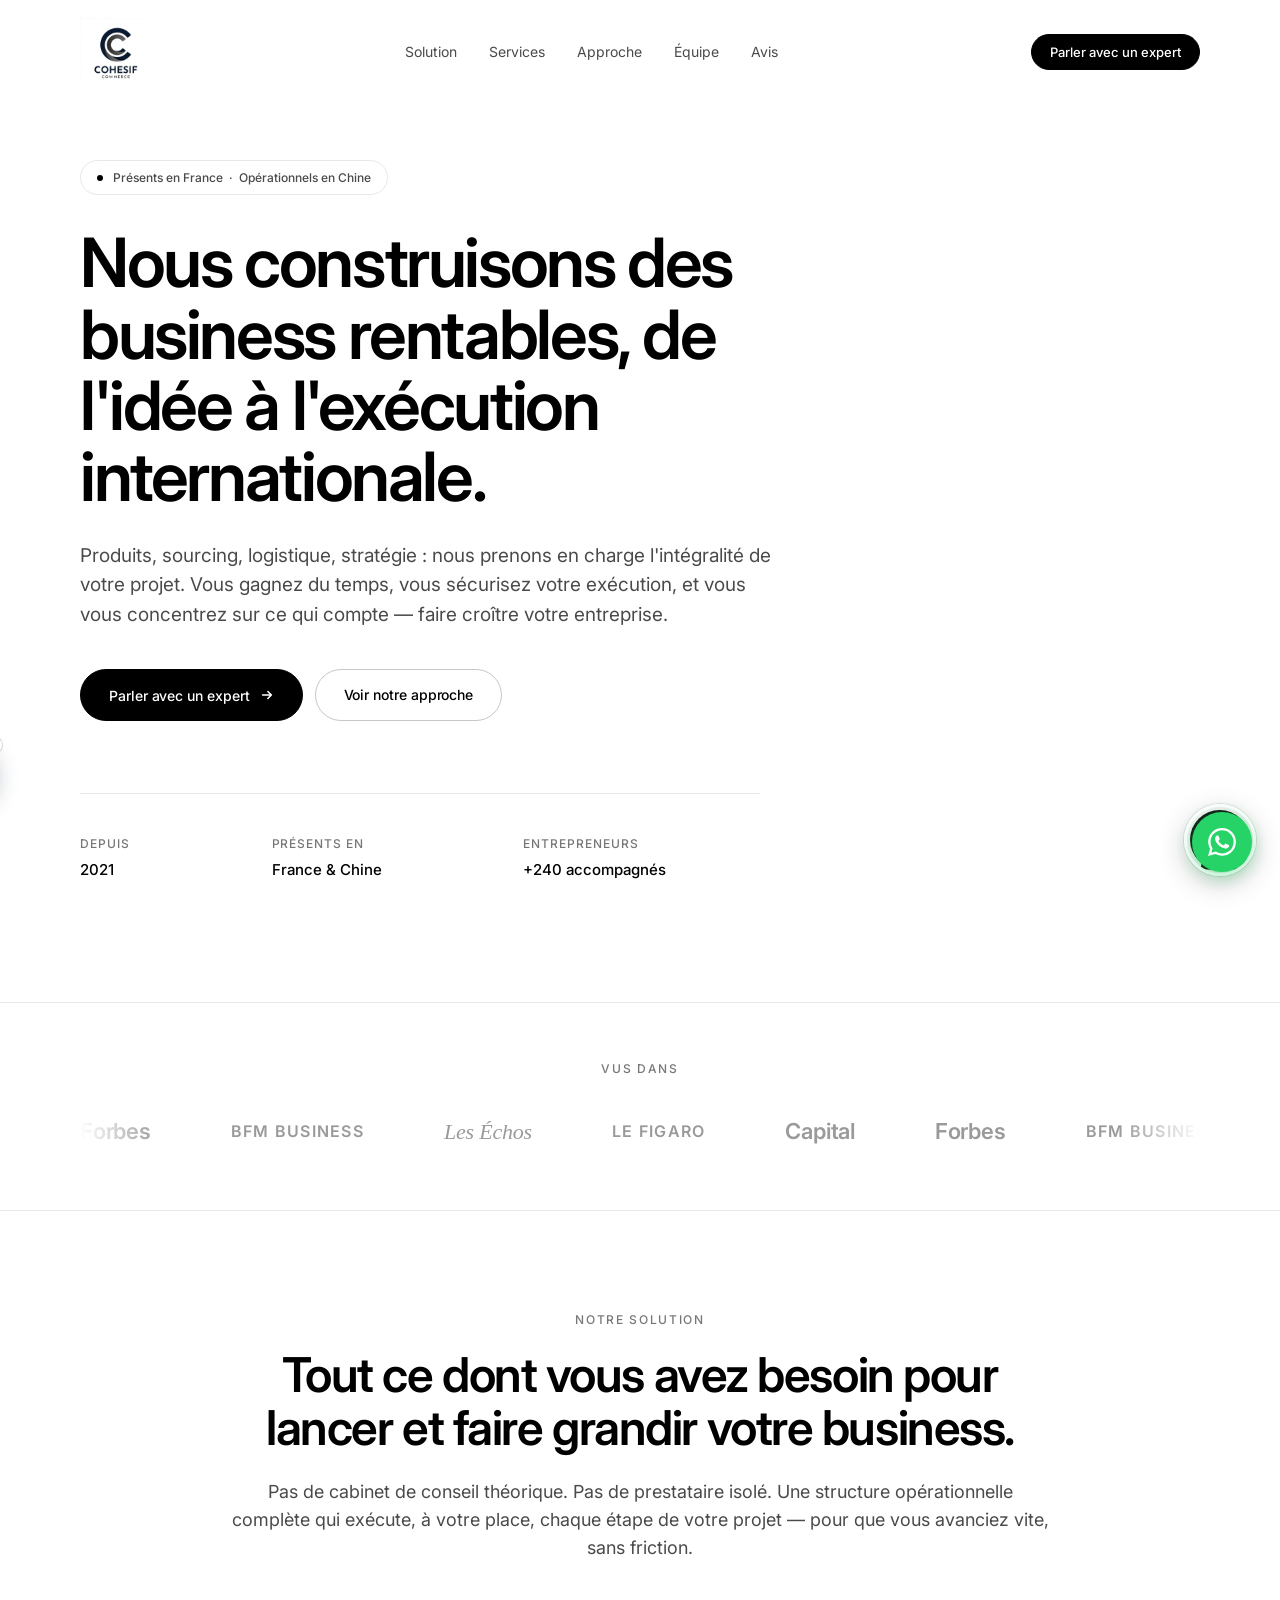
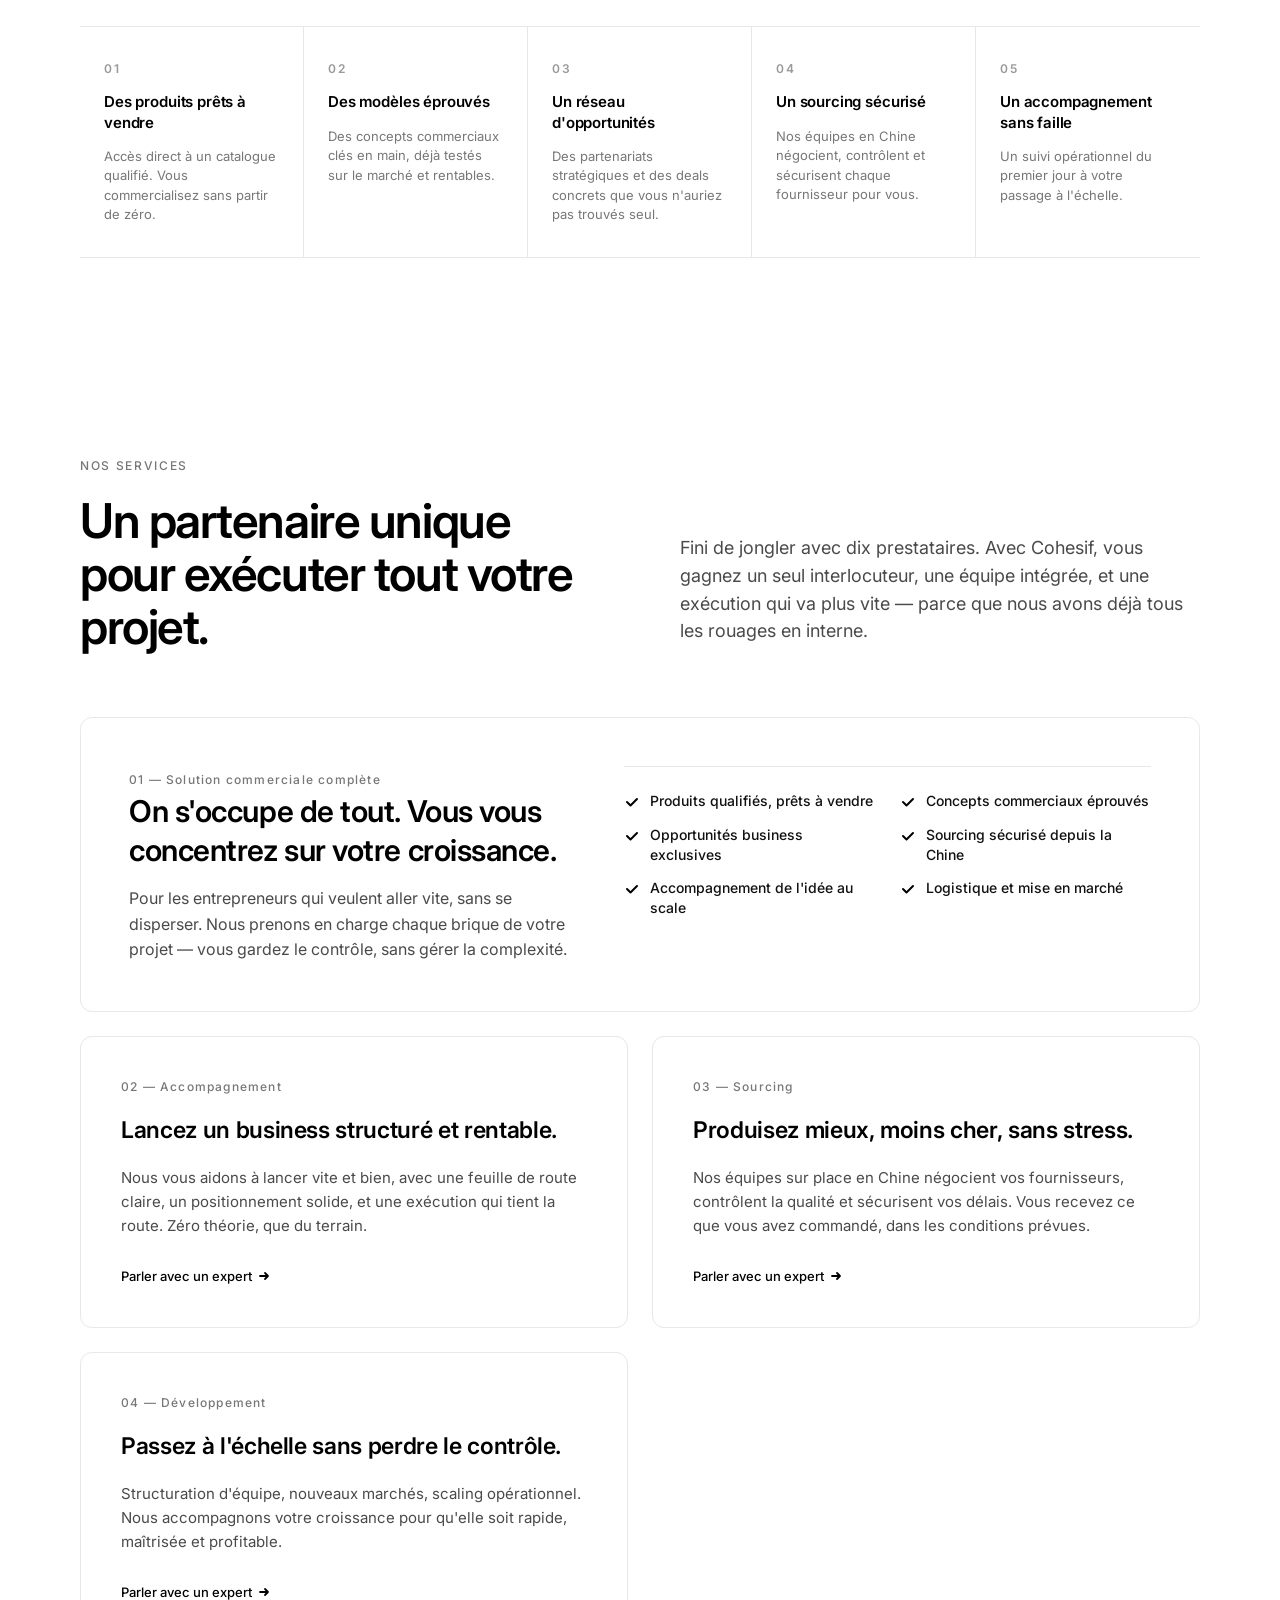
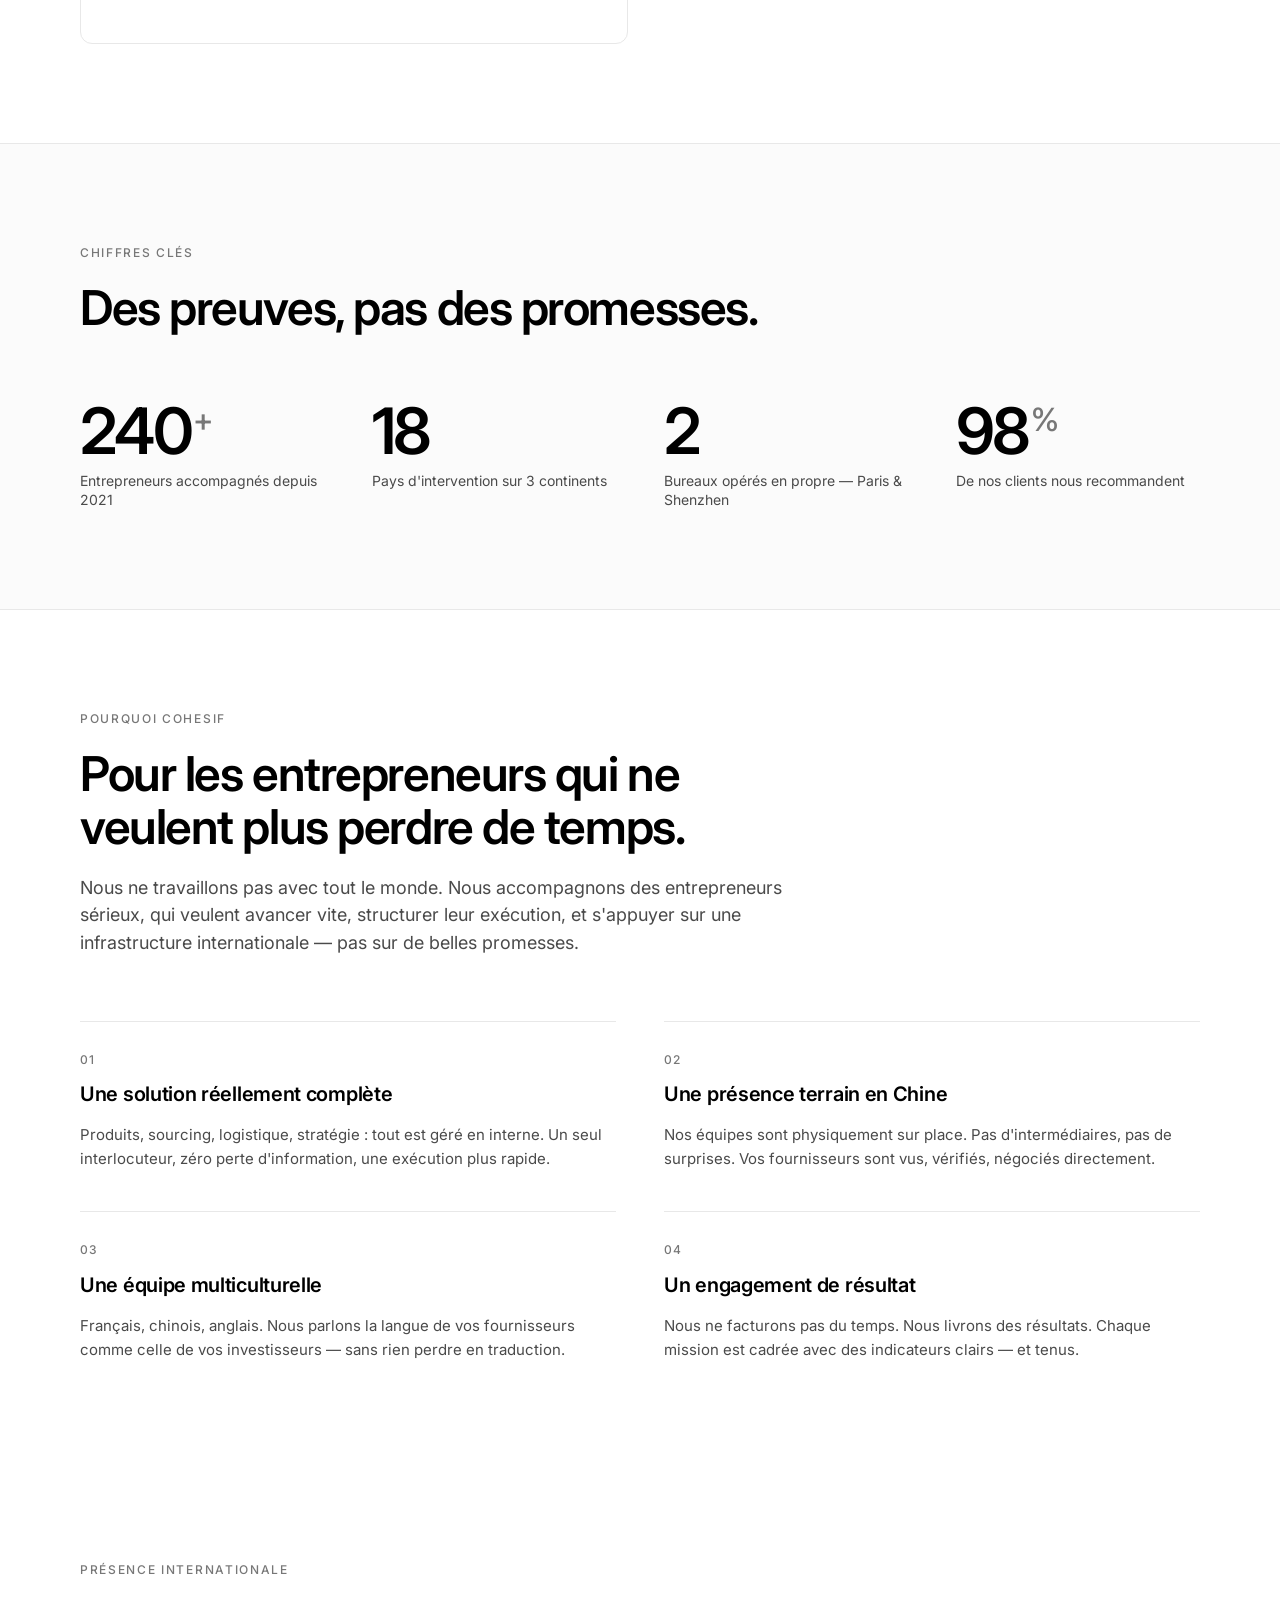
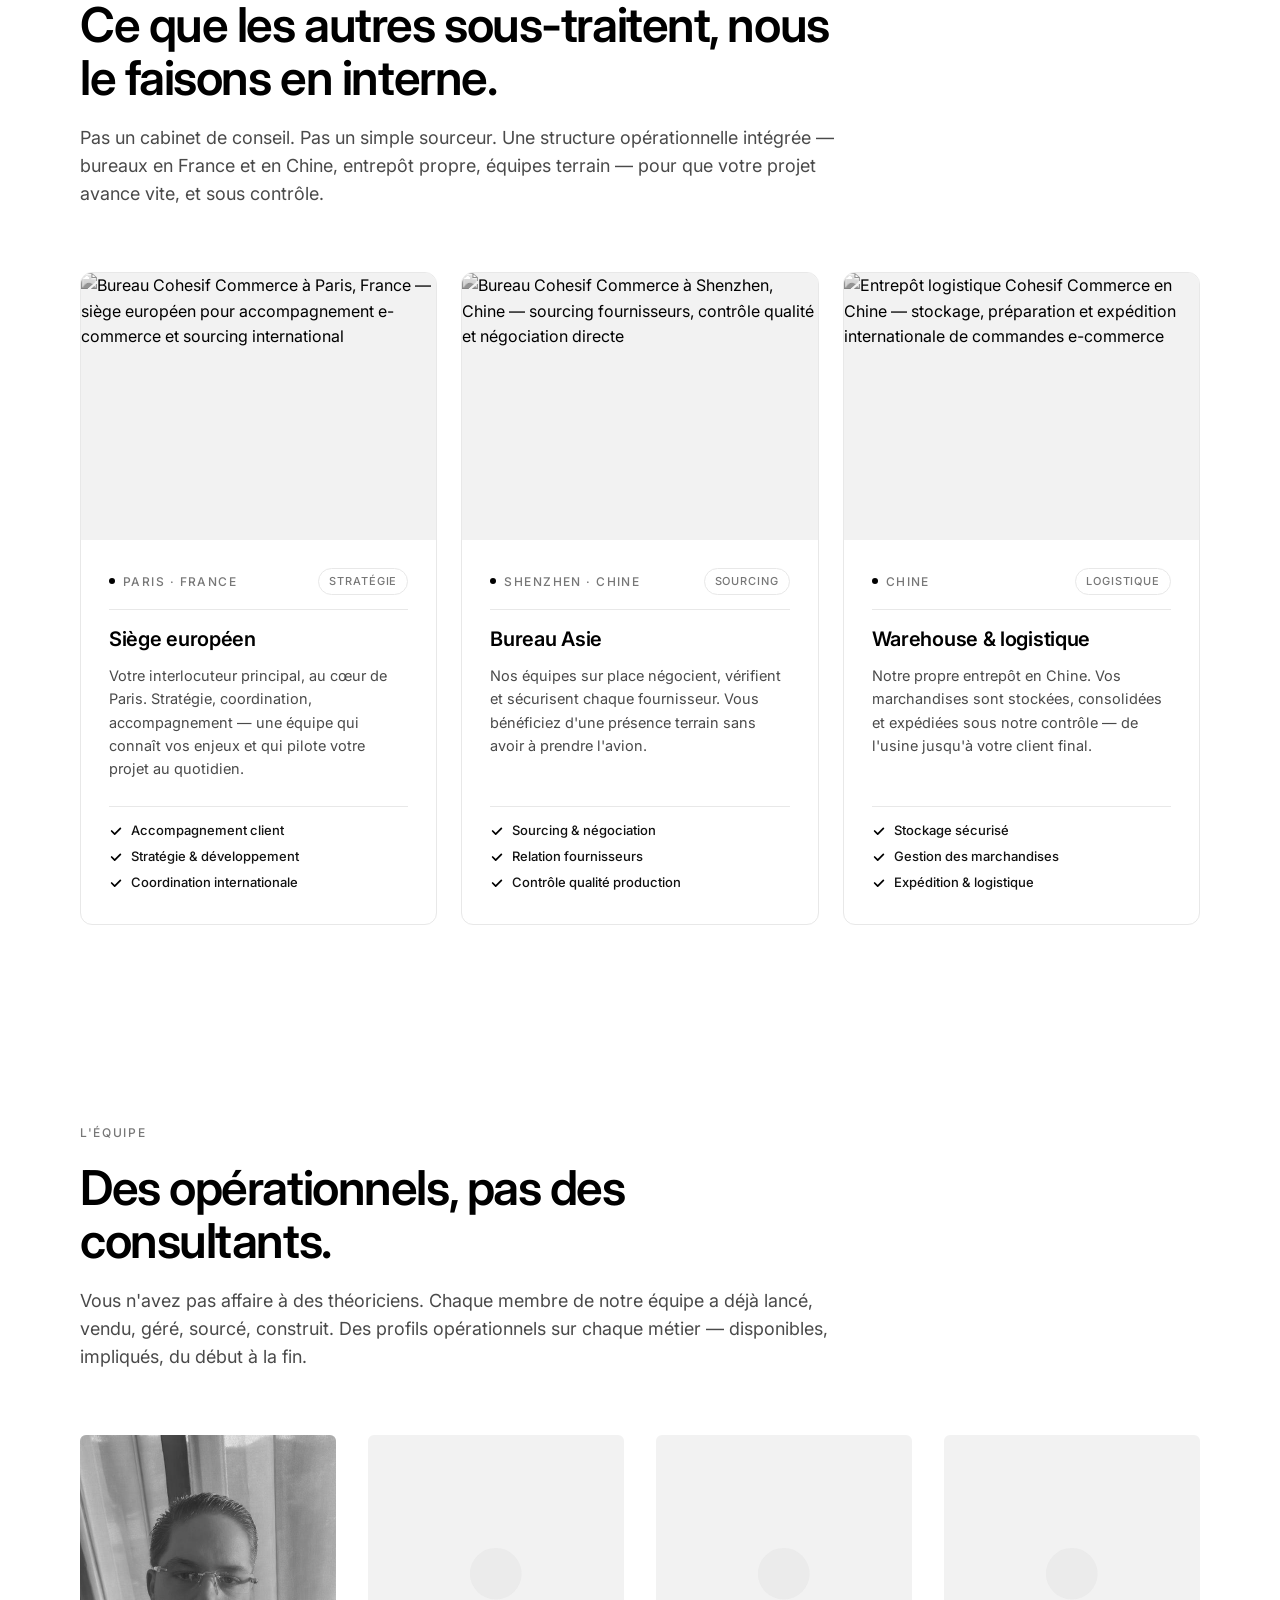
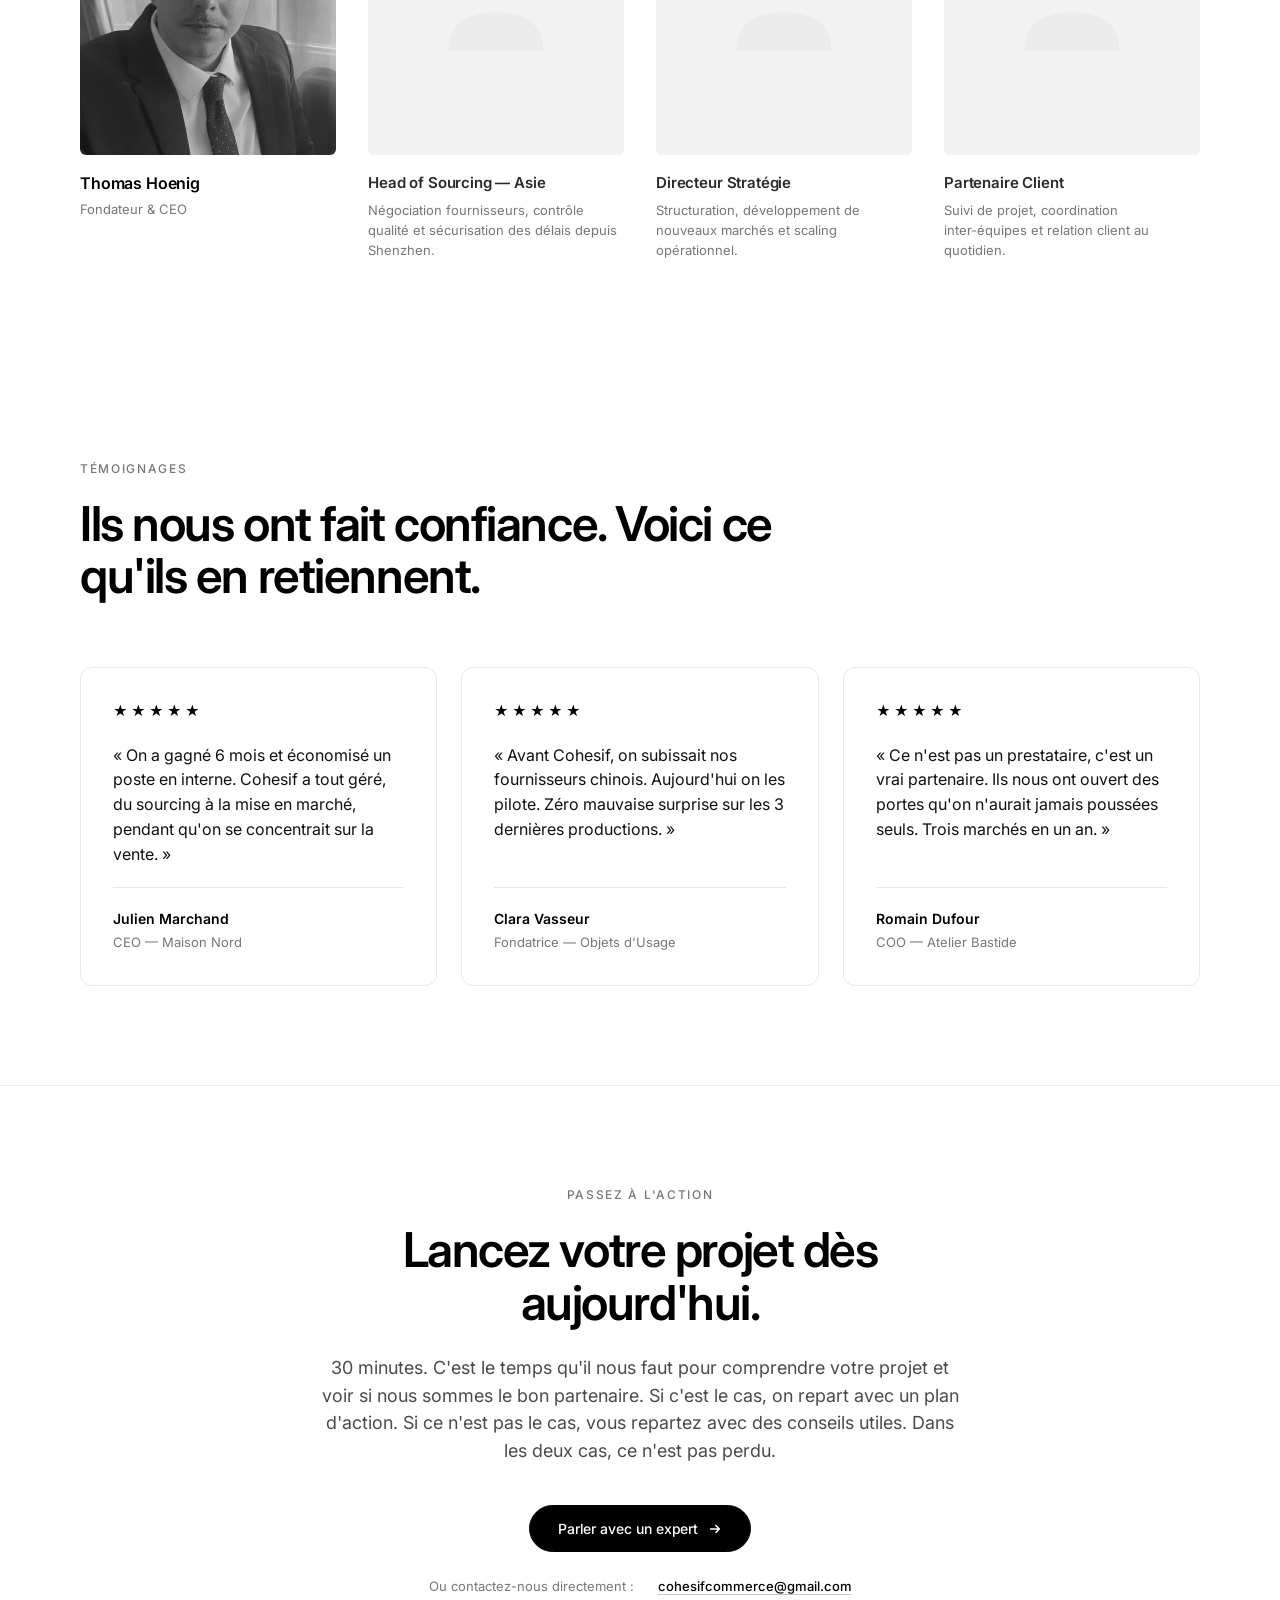
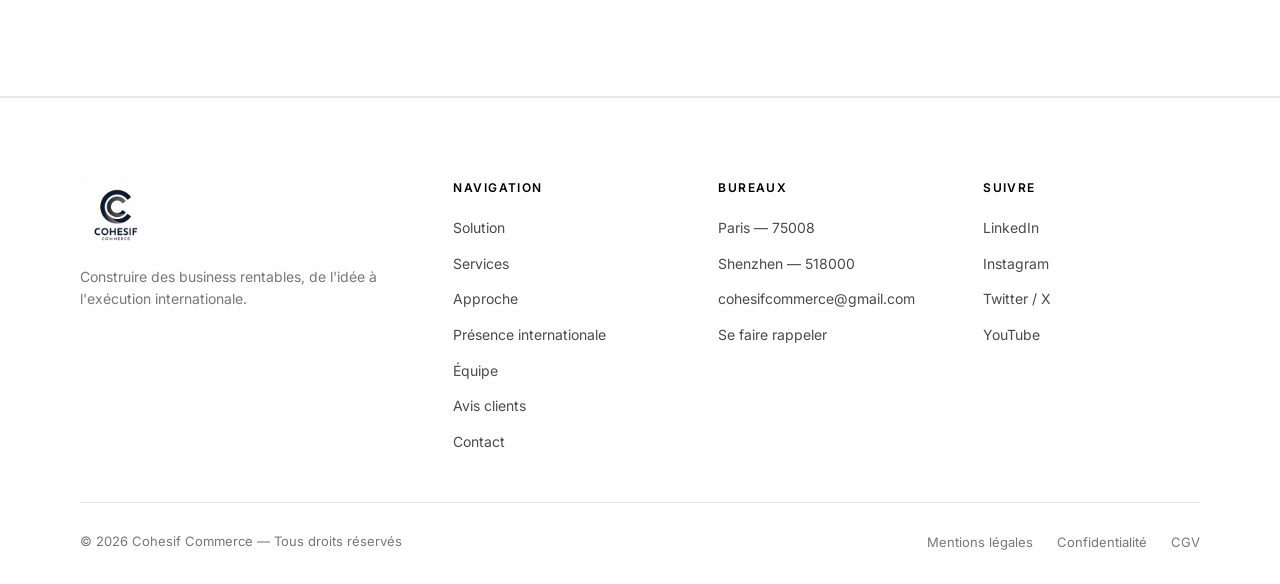
==== commit 354fc941: "feat: ajoute bouton WhatsApp flottant (+33 7 56 85 57 27) Bouton vert fixe en bas à droite, visible " ====
--- a/index.html
+++ b/index.html
@@ -3511,5 +3511,40 @@
     if (e.key === 'Escape') closeLeasingModal();
   });
 </script>
+
+  <!-- WhatsApp Floating Button -->
+  <a href="https://wa.me/33756855727?text=Bonjour%2C%20je%20souhaite%20en%20savoir%20plus%20sur%20vos%20services."
+     target="_blank" rel="noopener noreferrer"
+     class="whatsapp-float" aria-label="Nous contacter sur WhatsApp" title="Nous contacter sur WhatsApp">
+    <svg xmlns="http://www.w3.org/2000/svg" viewBox="0 0 24 24" fill="white" width="28" height="28" aria-hidden="true">
+      <path d="M17.472 14.382c-.297-.149-1.758-.867-2.03-.967-.273-.099-.471-.148-.67.15-.197.297-.767.966-.94 1.164-.173.199-.347.223-.644.075-.297-.15-1.255-.463-2.39-1.475-.883-.788-1.48-1.761-1.653-2.059-.173-.297-.018-.458.13-.606.134-.133.298-.347.446-.52.149-.174.198-.298.298-.497.099-.198.05-.371-.025-.52-.075-.149-.669-1.612-.916-2.207-.242-.579-.487-.5-.669-.51-.173-.008-.371-.01-.57-.01-.198 0-.52.074-.792.372-.272.297-1.04 1.016-1.04 2.479 0 1.462 1.065 2.875 1.213 3.074.149.198 2.096 3.2 5.077 4.487.709.306 1.262.489 1.694.625.712.227 1.36.195 1.871.118.571-.085 1.758-.719 2.006-1.413.248-.694.248-1.289.173-1.413-.074-.124-.272-.198-.57-.347m-5.421 7.403h-.004a9.87 9.87 0 01-5.031-1.378l-.361-.214-3.741.982.998-3.648-.235-.374a9.86 9.86 0 01-1.51-5.26c.001-5.45 4.436-9.884 9.888-9.884 2.64 0 5.122 1.03 6.988 2.898a9.825 9.825 0 012.893 6.994c-.003 5.45-4.437 9.884-9.885 9.884m8.413-18.297A11.815 11.815 0 0012.05 0C5.495 0 .16 5.335.157 11.892c0 2.096.547 4.142 1.588 5.945L.057 24l6.305-1.654a11.882 11.882 0 005.683 1.448h.005c6.554 0 11.89-5.335 11.893-11.893a11.821 11.821 0 00-3.48-8.413z"/>
+    </svg>
+  </a>
+  <style>
+    .whatsapp-float {
+      position: fixed;
+      bottom: 28px;
+      right: 28px;
+      background-color: #25D366;
+      color: #fff;
+      border-radius: 50%;
+      width: 60px;
+      height: 60px;
+      display: flex;
+      align-items: center;
+      justify-content: center;
+      box-shadow: 0 4px 16px rgba(37,211,102,0.45);
+      z-index: 99999;
+      text-decoration: none;
+      transition: transform .2s ease, box-shadow .2s ease;
+    }
+    .whatsapp-float:hover {
+      transform: scale(1.12);
+      box-shadow: 0 6px 24px rgba(37,211,102,0.55);
+    }
+    @media (max-width: 600px) {
+      .whatsapp-float { bottom: 18px; right: 18px; width: 52px; height: 52px; }
+    }
+  </style>
 </body>
 </html>
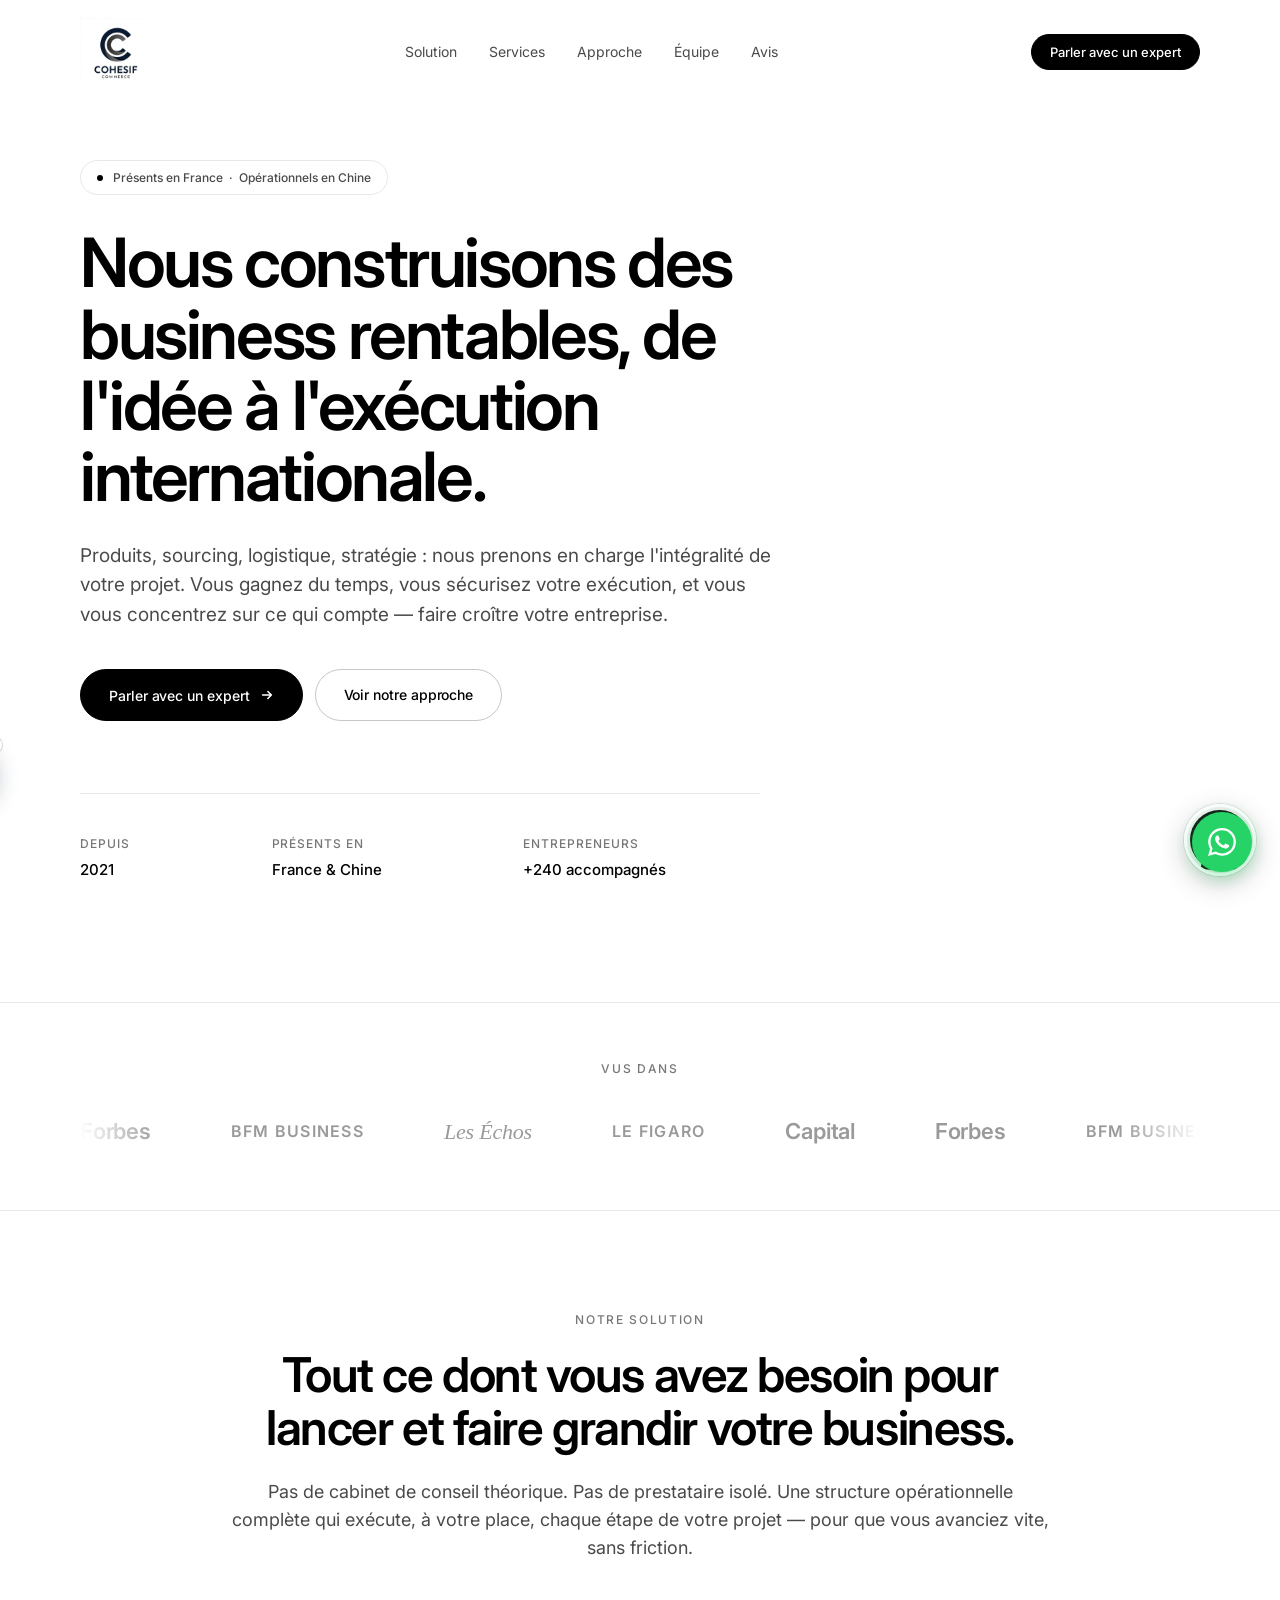
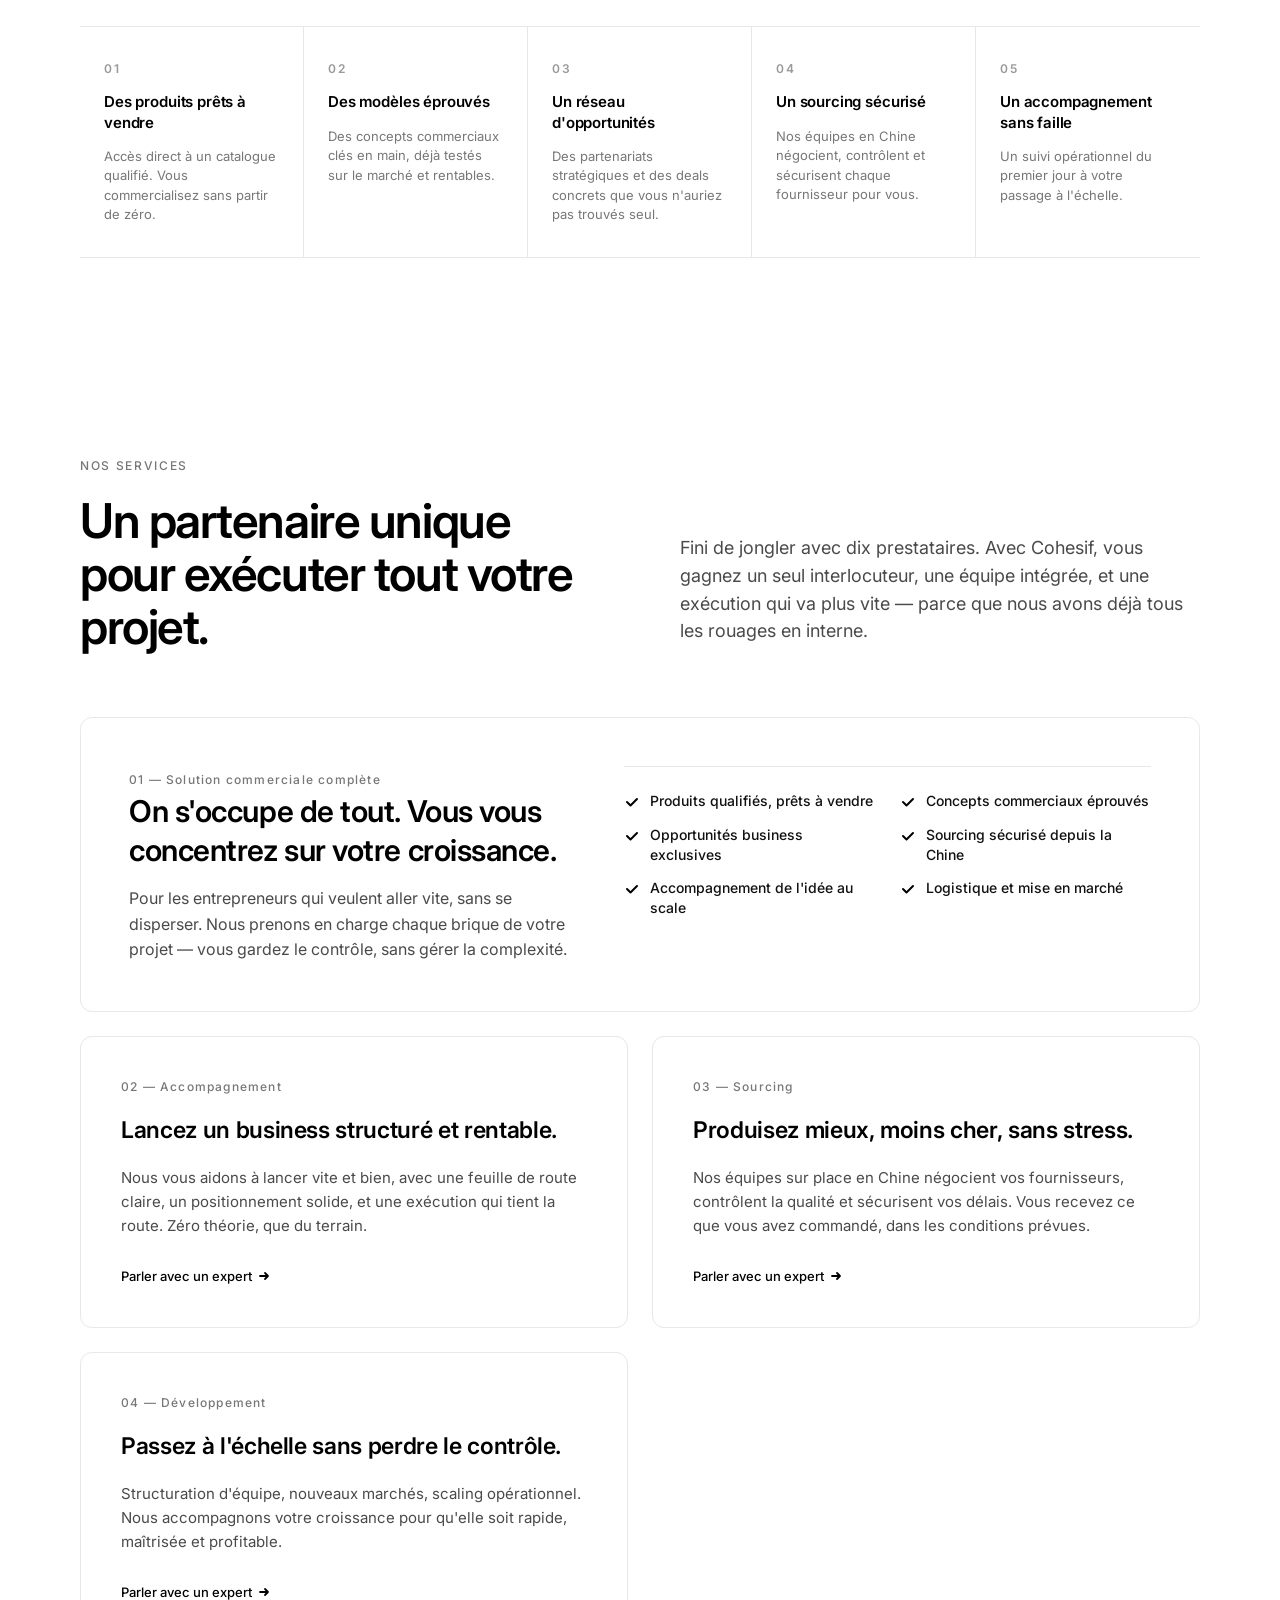
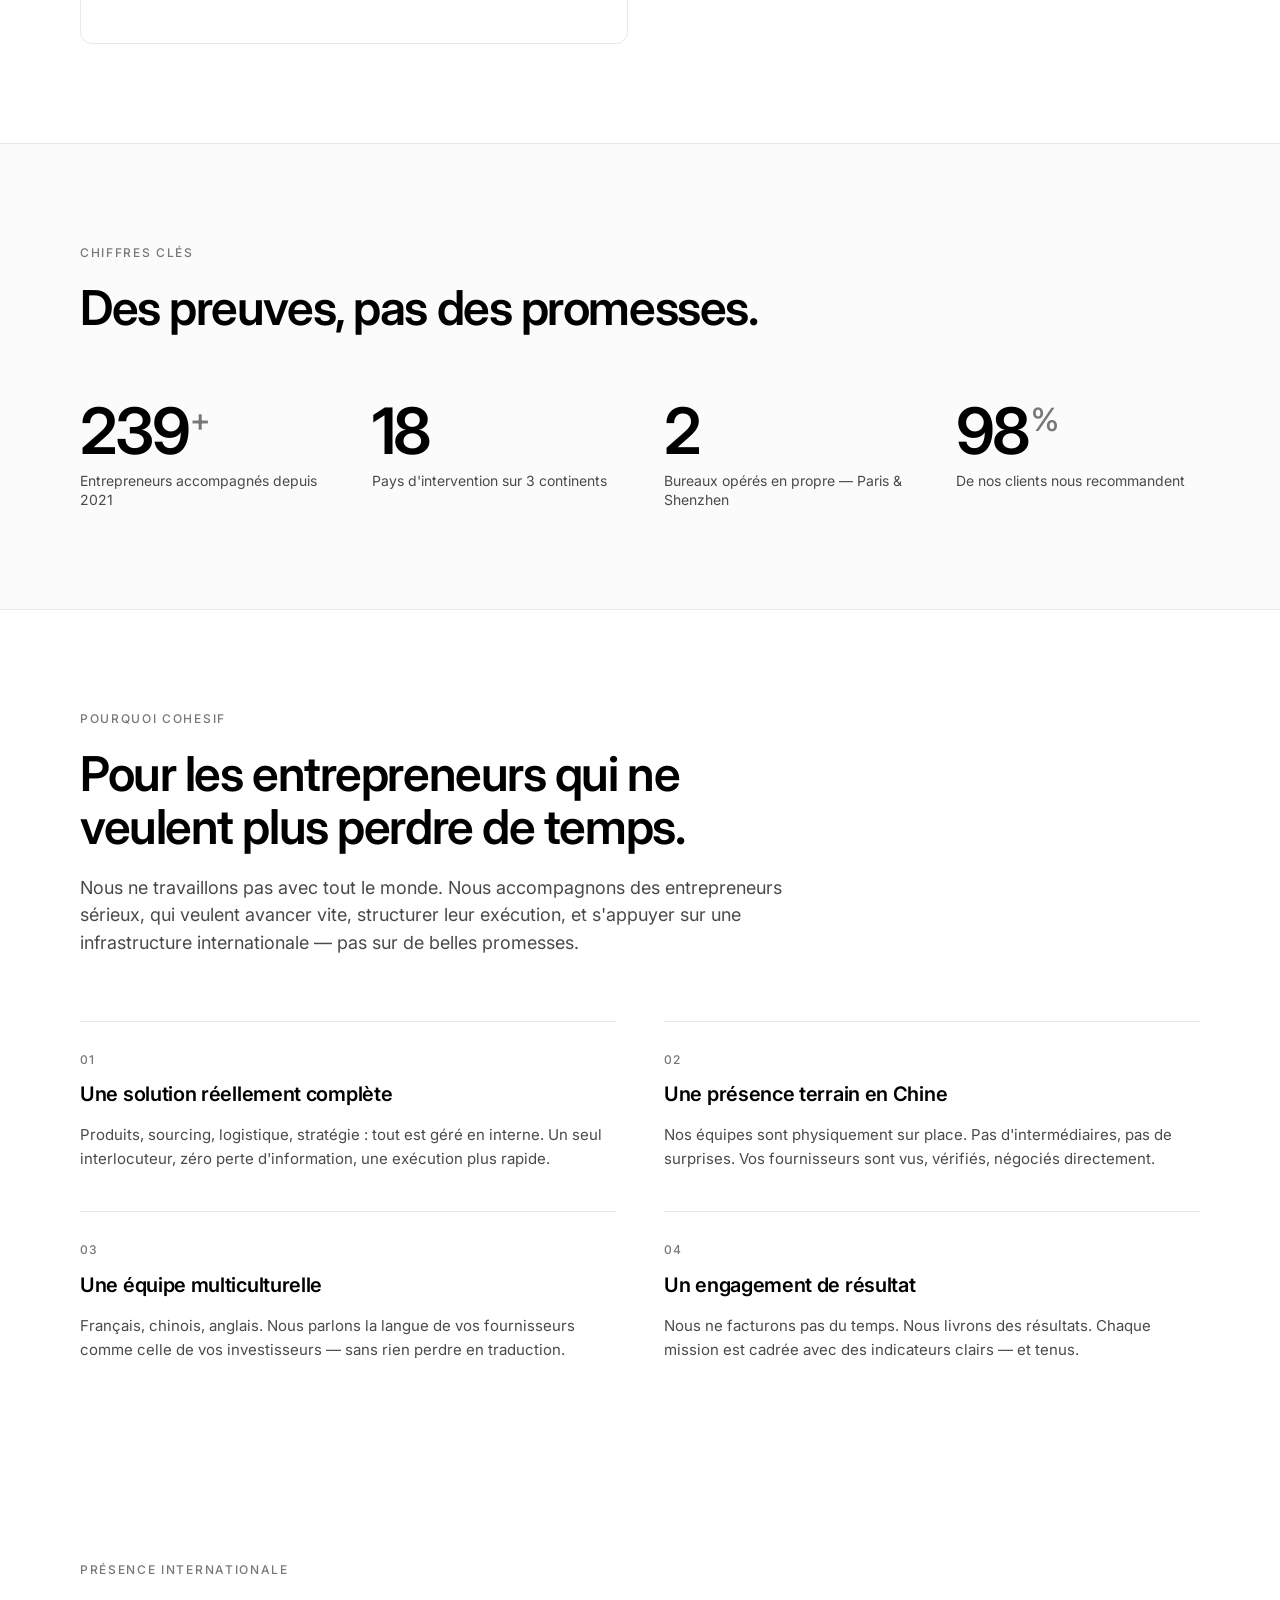
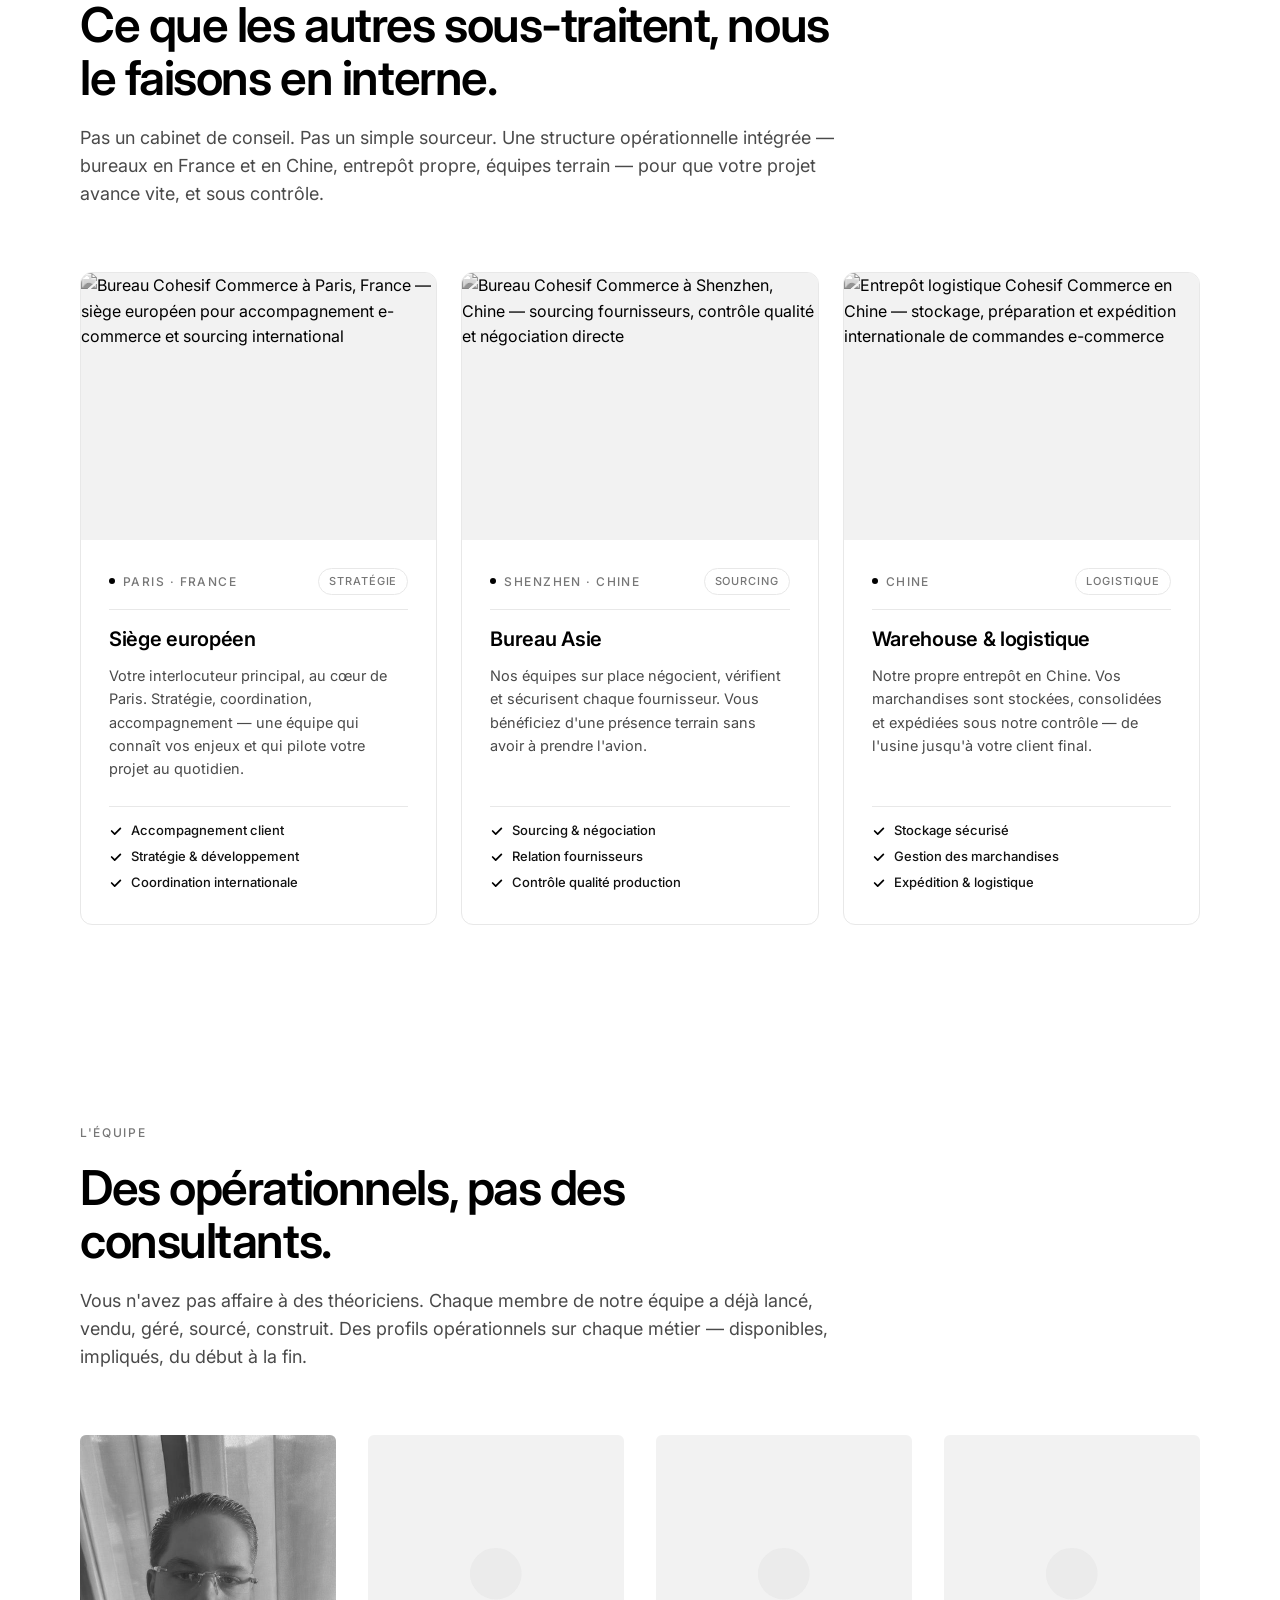
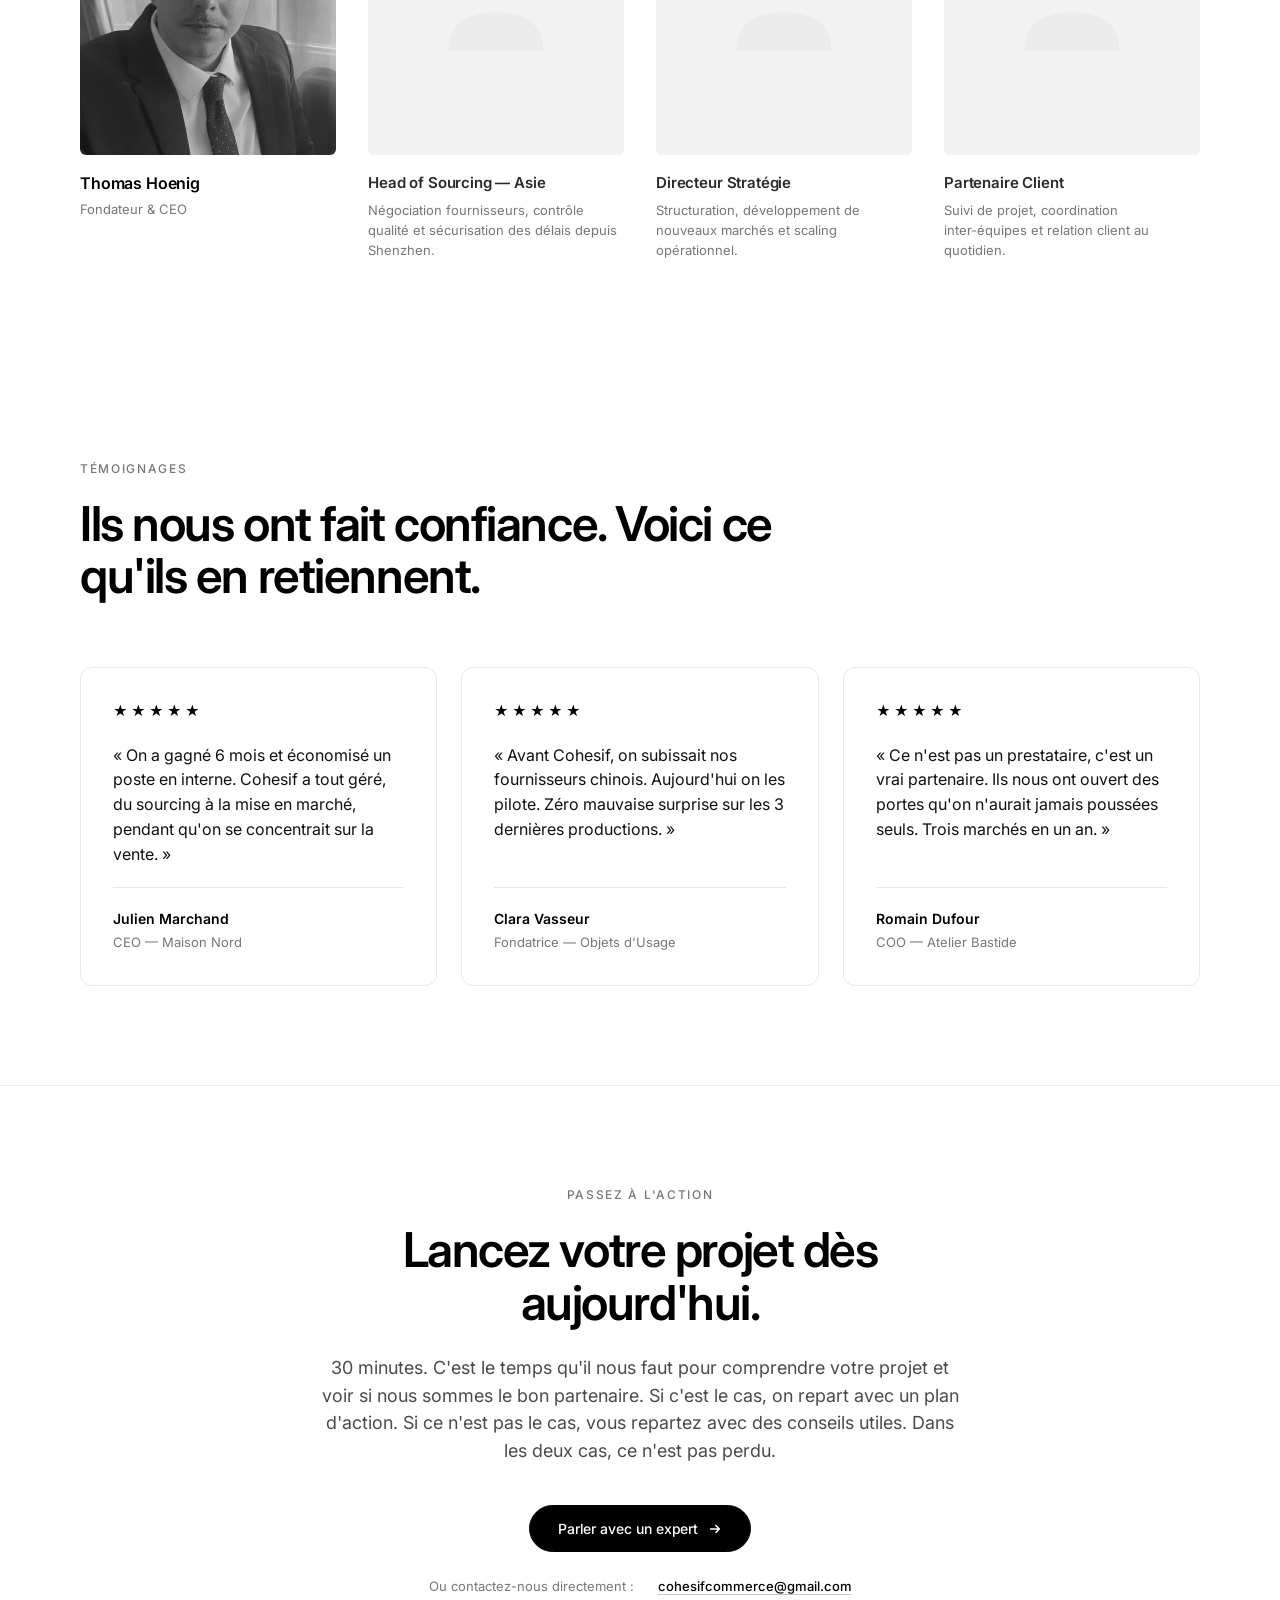
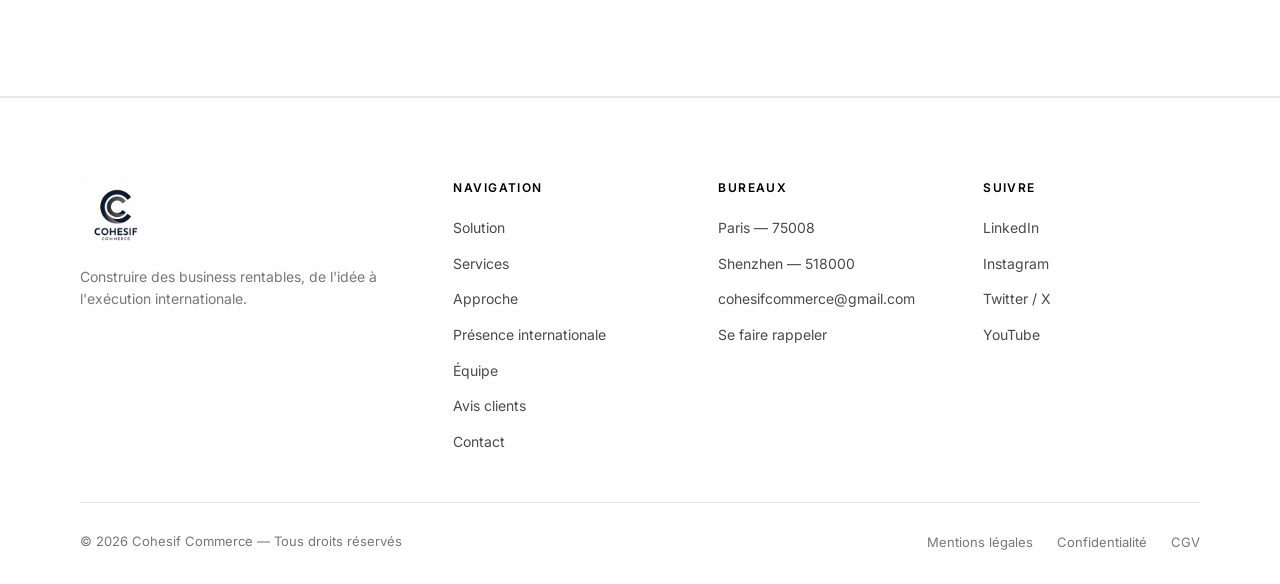
==== commit 7e265105: "Fix WhatsApp button hiding the mobile "Contact gratuit" CTA On mobile, lift the floating WhatsApp bu" ====
--- a/index.html
+++ b/index.html
@@ -2460,7 +2460,7 @@
     <div class="team-grid">
       <div class="member fade-in">
         <div class="member-photo">
-          <img src="[data-uri]" alt="Thomas Hoenig">
+          <img src="img/98db0a5946.jpg" alt="Thomas Hoenig">
         </div>
         <div class="member-info">
           <span class="member-name">Thomas Hoenig</span>
@@ -3542,8 +3542,9 @@
       transform: scale(1.12);
       box-shadow: 0 6px 24px rgba(37,211,102,0.55);
     }
-    @media (max-width: 600px) {
-      .whatsapp-float { bottom: 18px; right: 18px; width: 52px; height: 52px; }
+    /* Mobile : au-dessus de la barre sticky « Contact gratuit » (chat-widget.js) */
+    @media (max-width: 768px) {
+      .whatsapp-float { bottom: 84px; right: 16px; width: 52px; height: 52px; }
     }
   </style>
 </body>
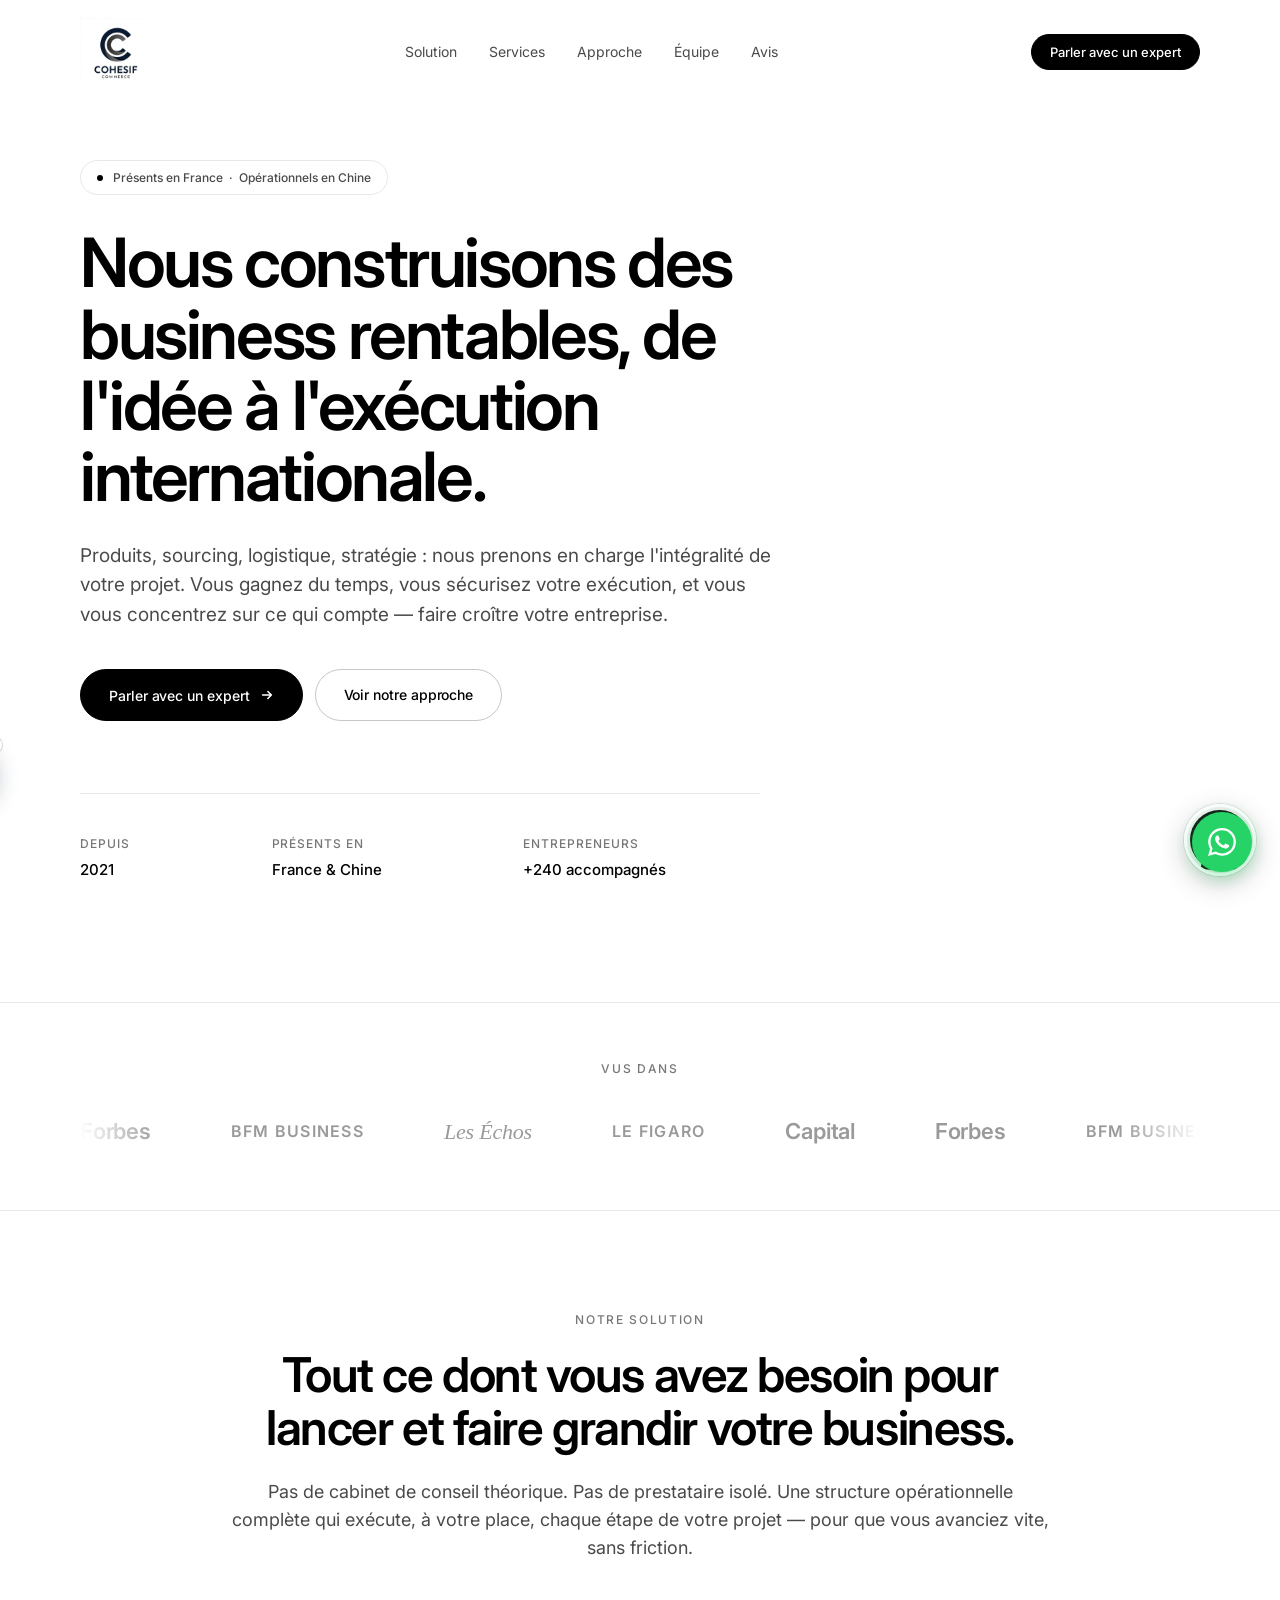
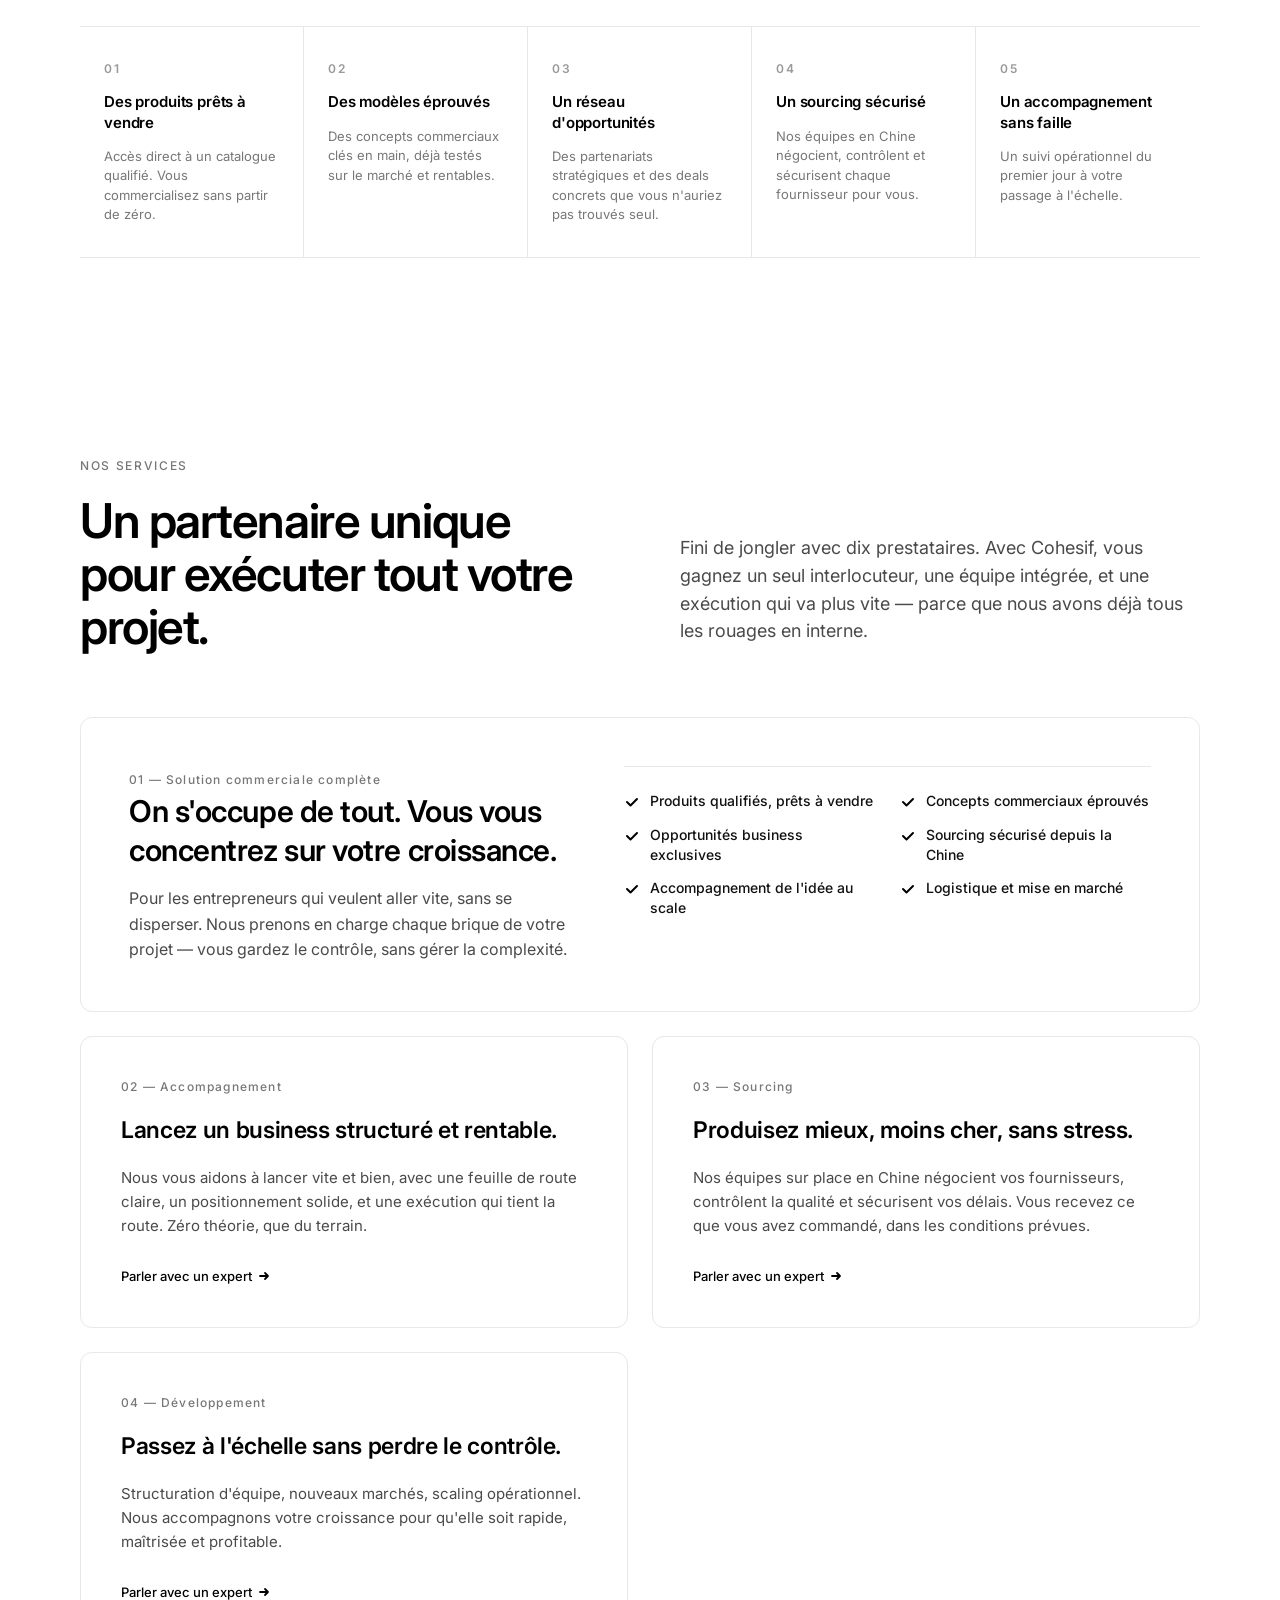
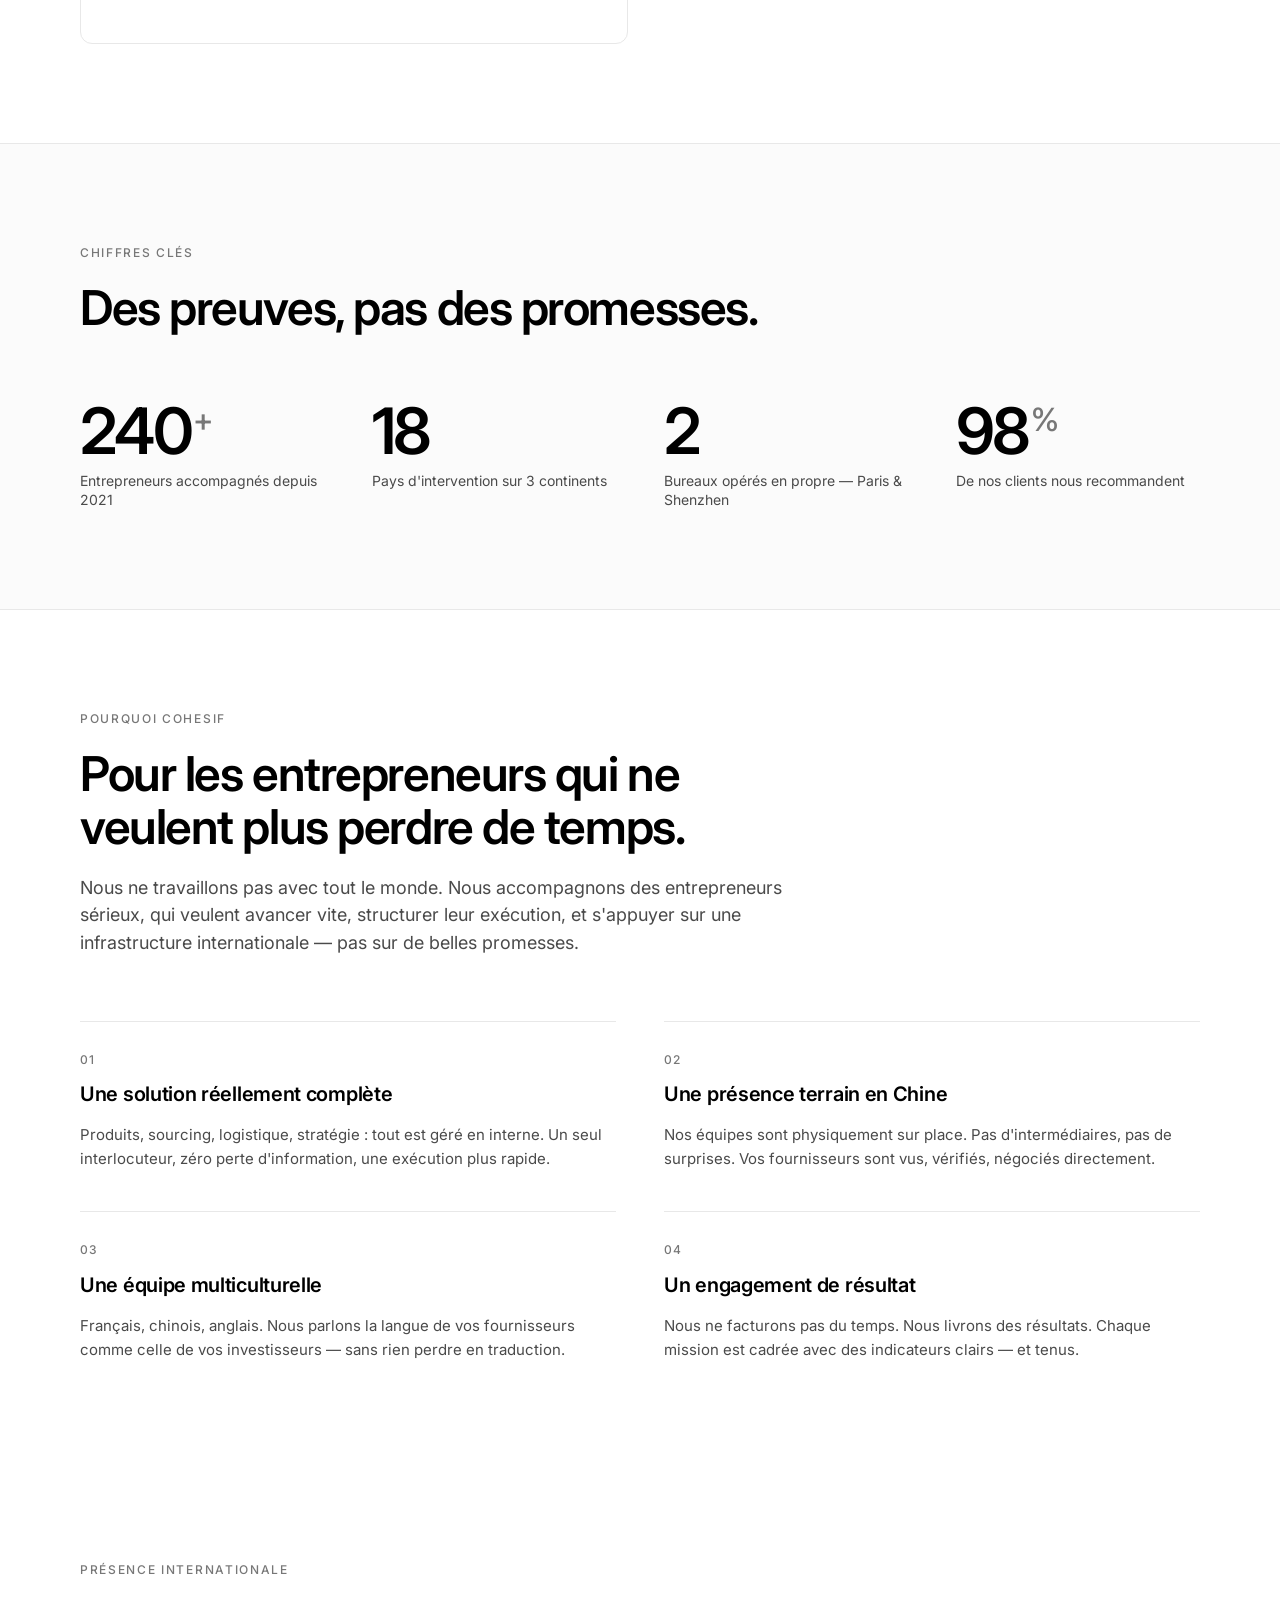
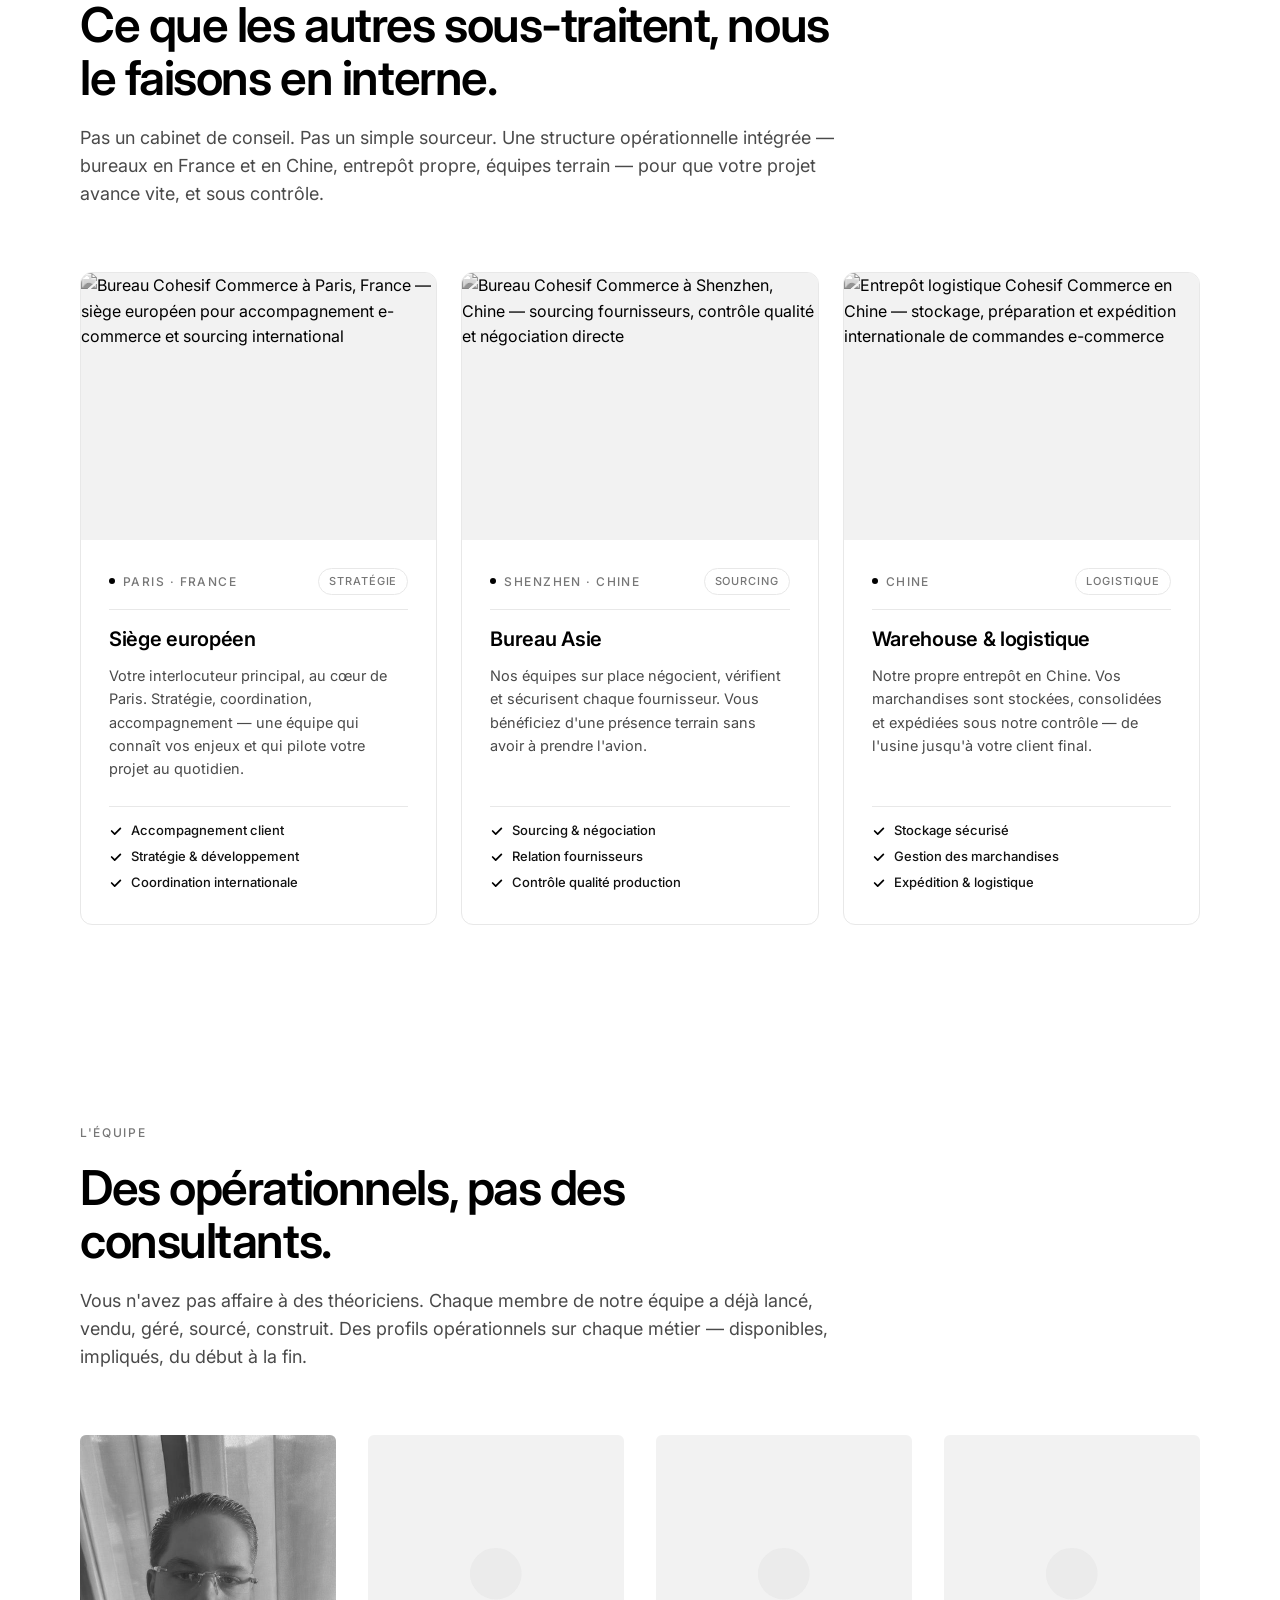
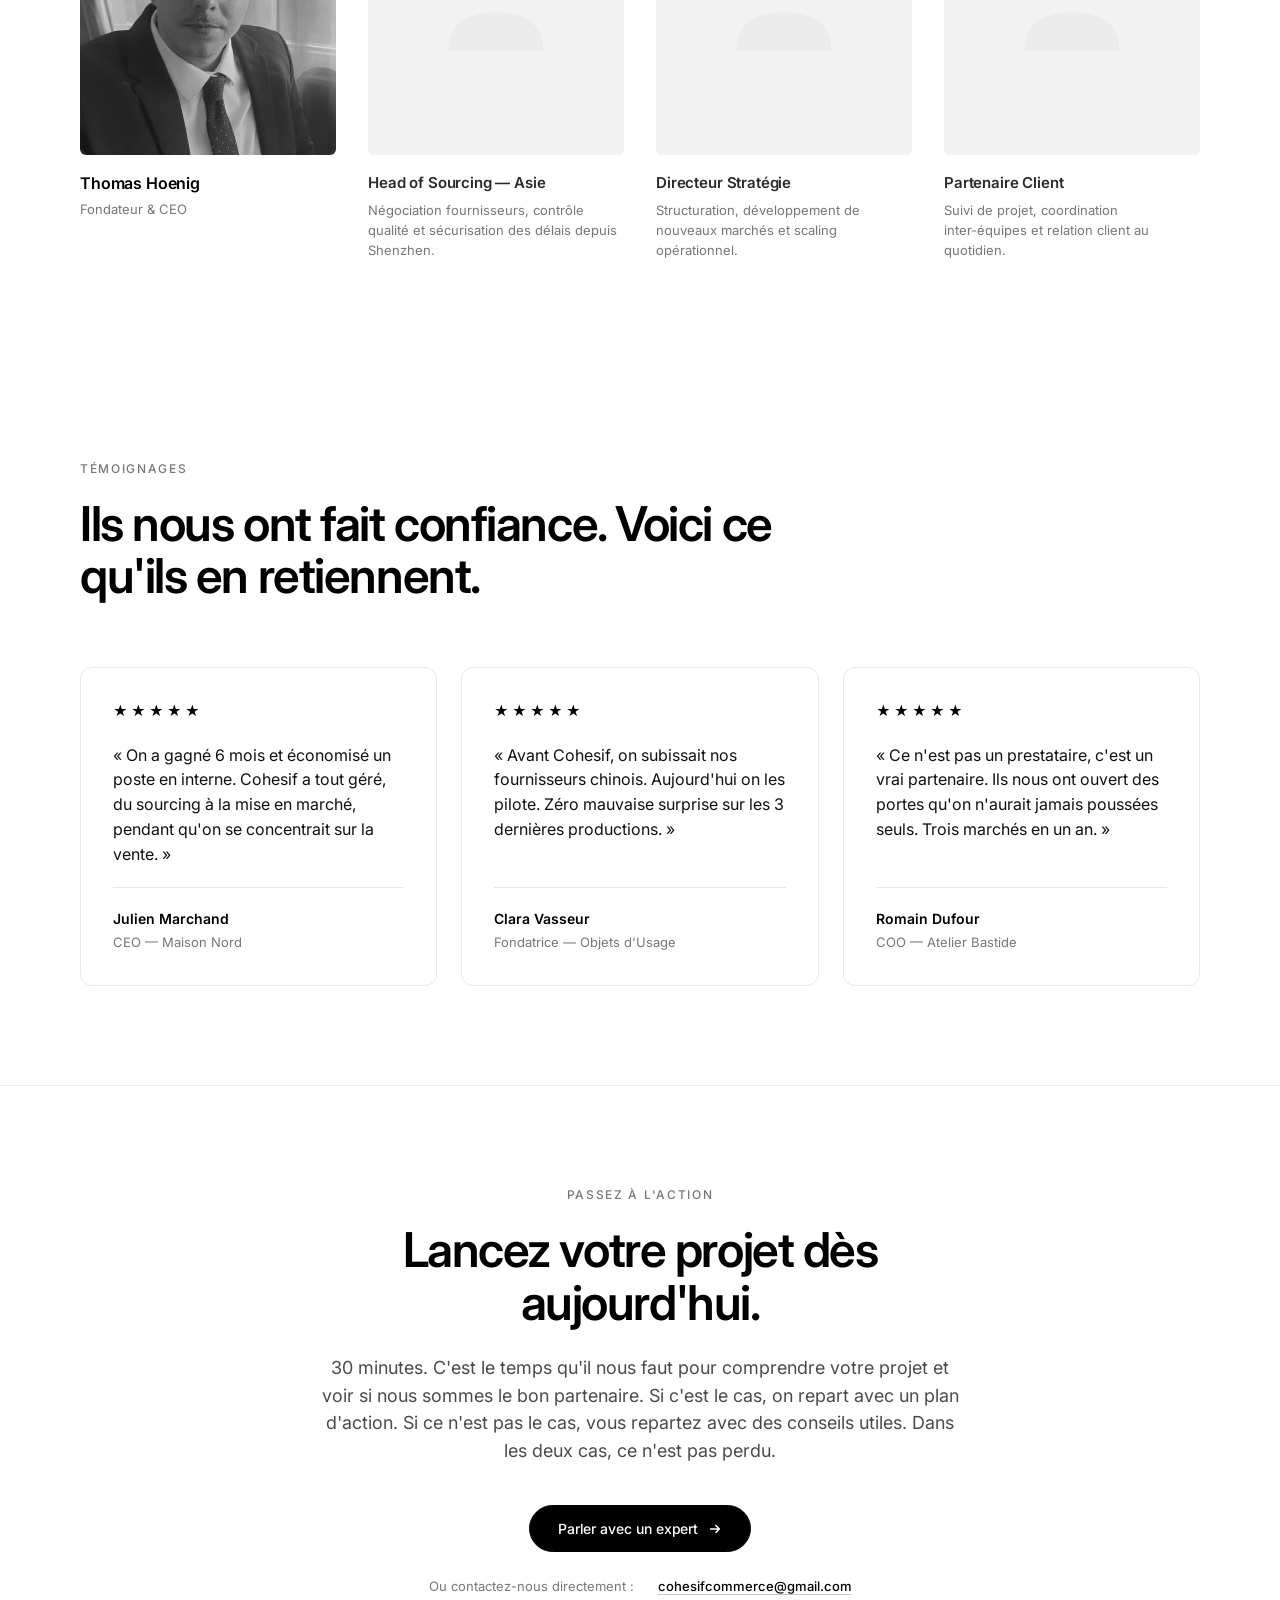
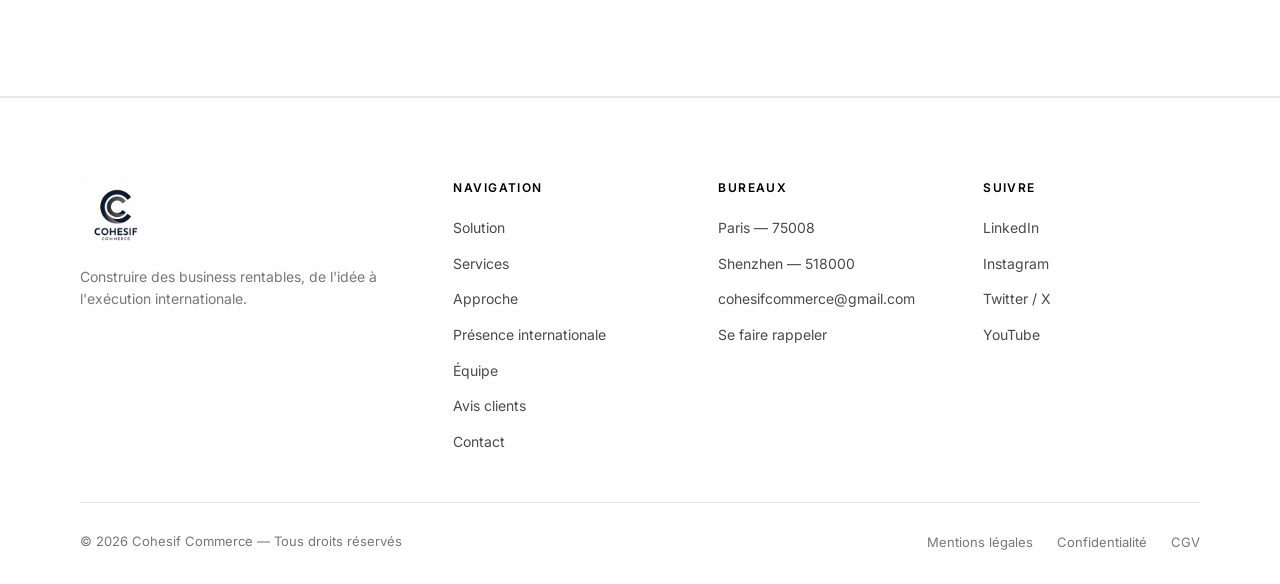
==== commit 7a9e9eb0: "Cache-bust chat-widget.js so mobile avatar stacks above WhatsApp Browsers kept the old chat-widget.j" ====
--- a/index.html
+++ b/index.html
@@ -3304,7 +3304,7 @@
   });
 })();
 </script>
-<script src="chat-widget.js"></script>
+<script src="chat-widget.js?v=2"></script>
 
 <!-- ════════════════════════════════════════════ LEASING — BOUTON FLOTTANT -->
 <button class="leasing-trigger" id="leasing-trigger" onclick="openLeasingModal()" aria-label="Financer votre projet avec Cohesif Leasing">
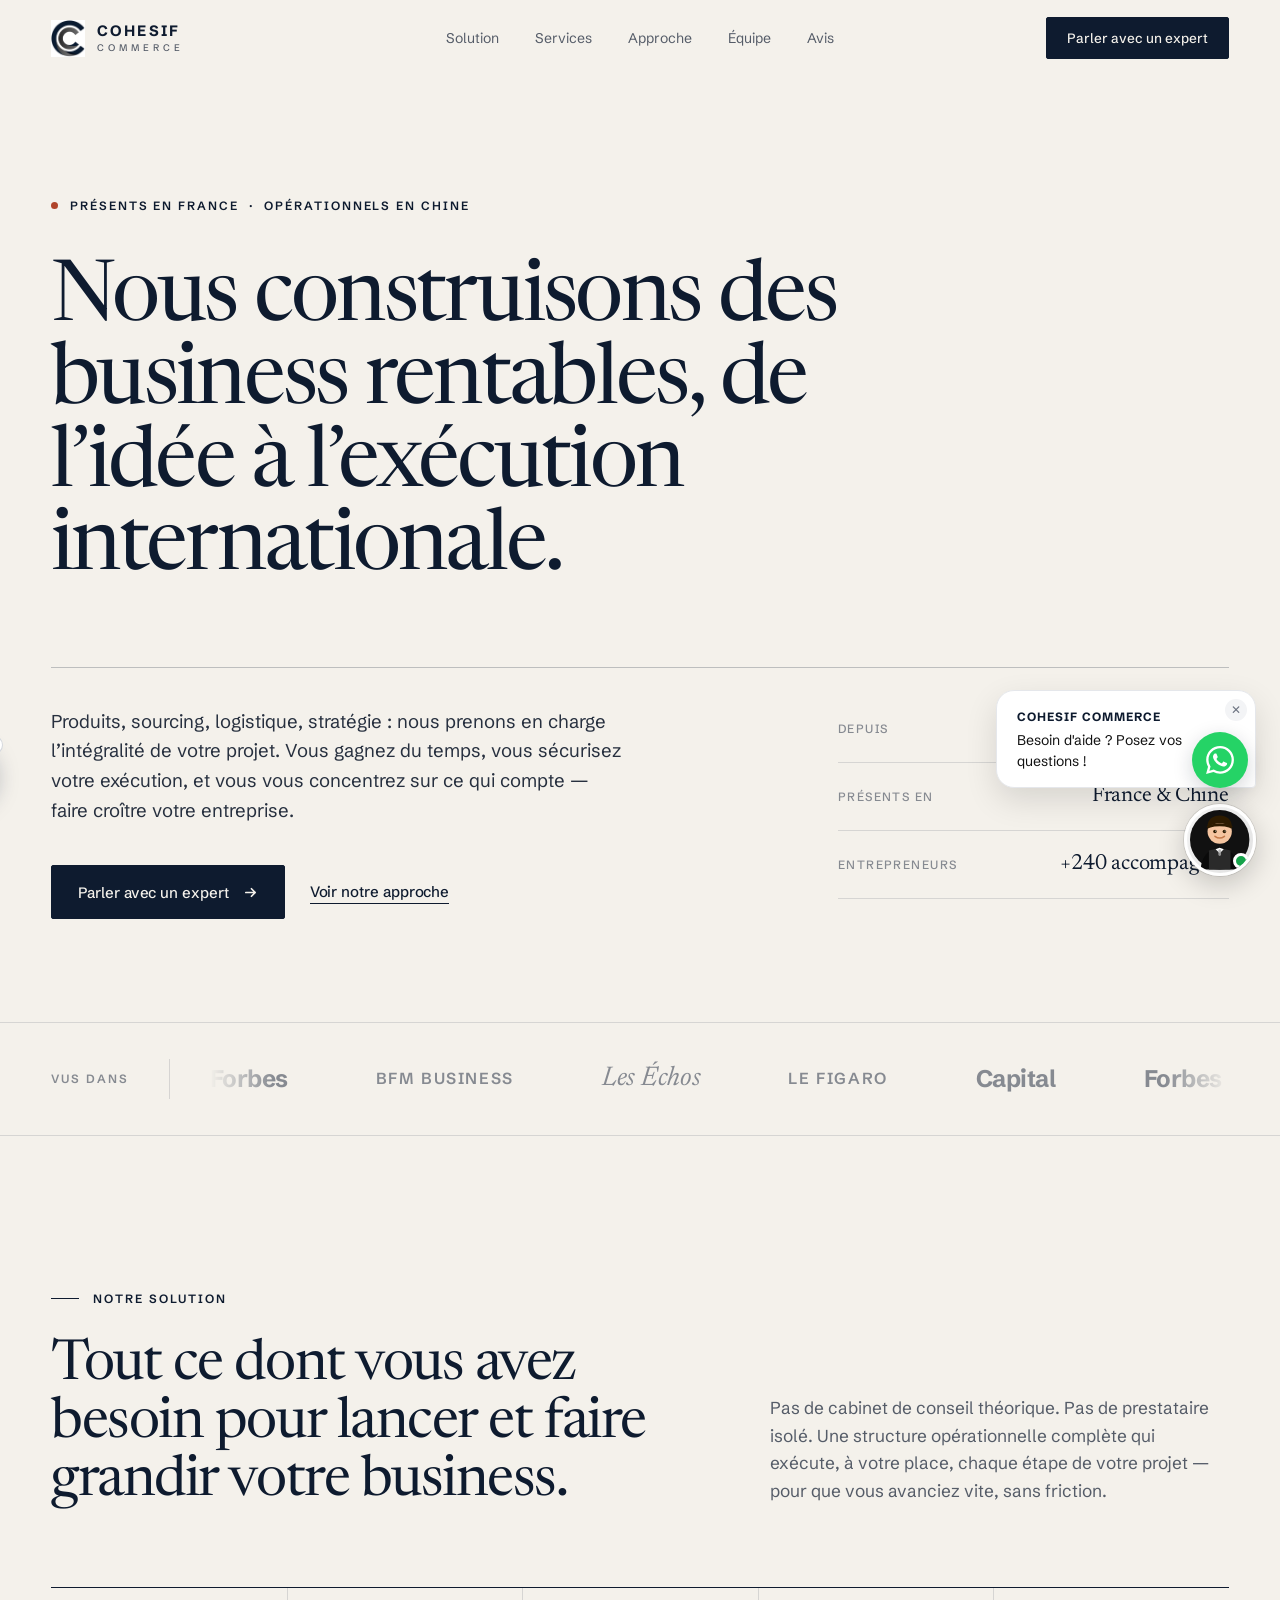
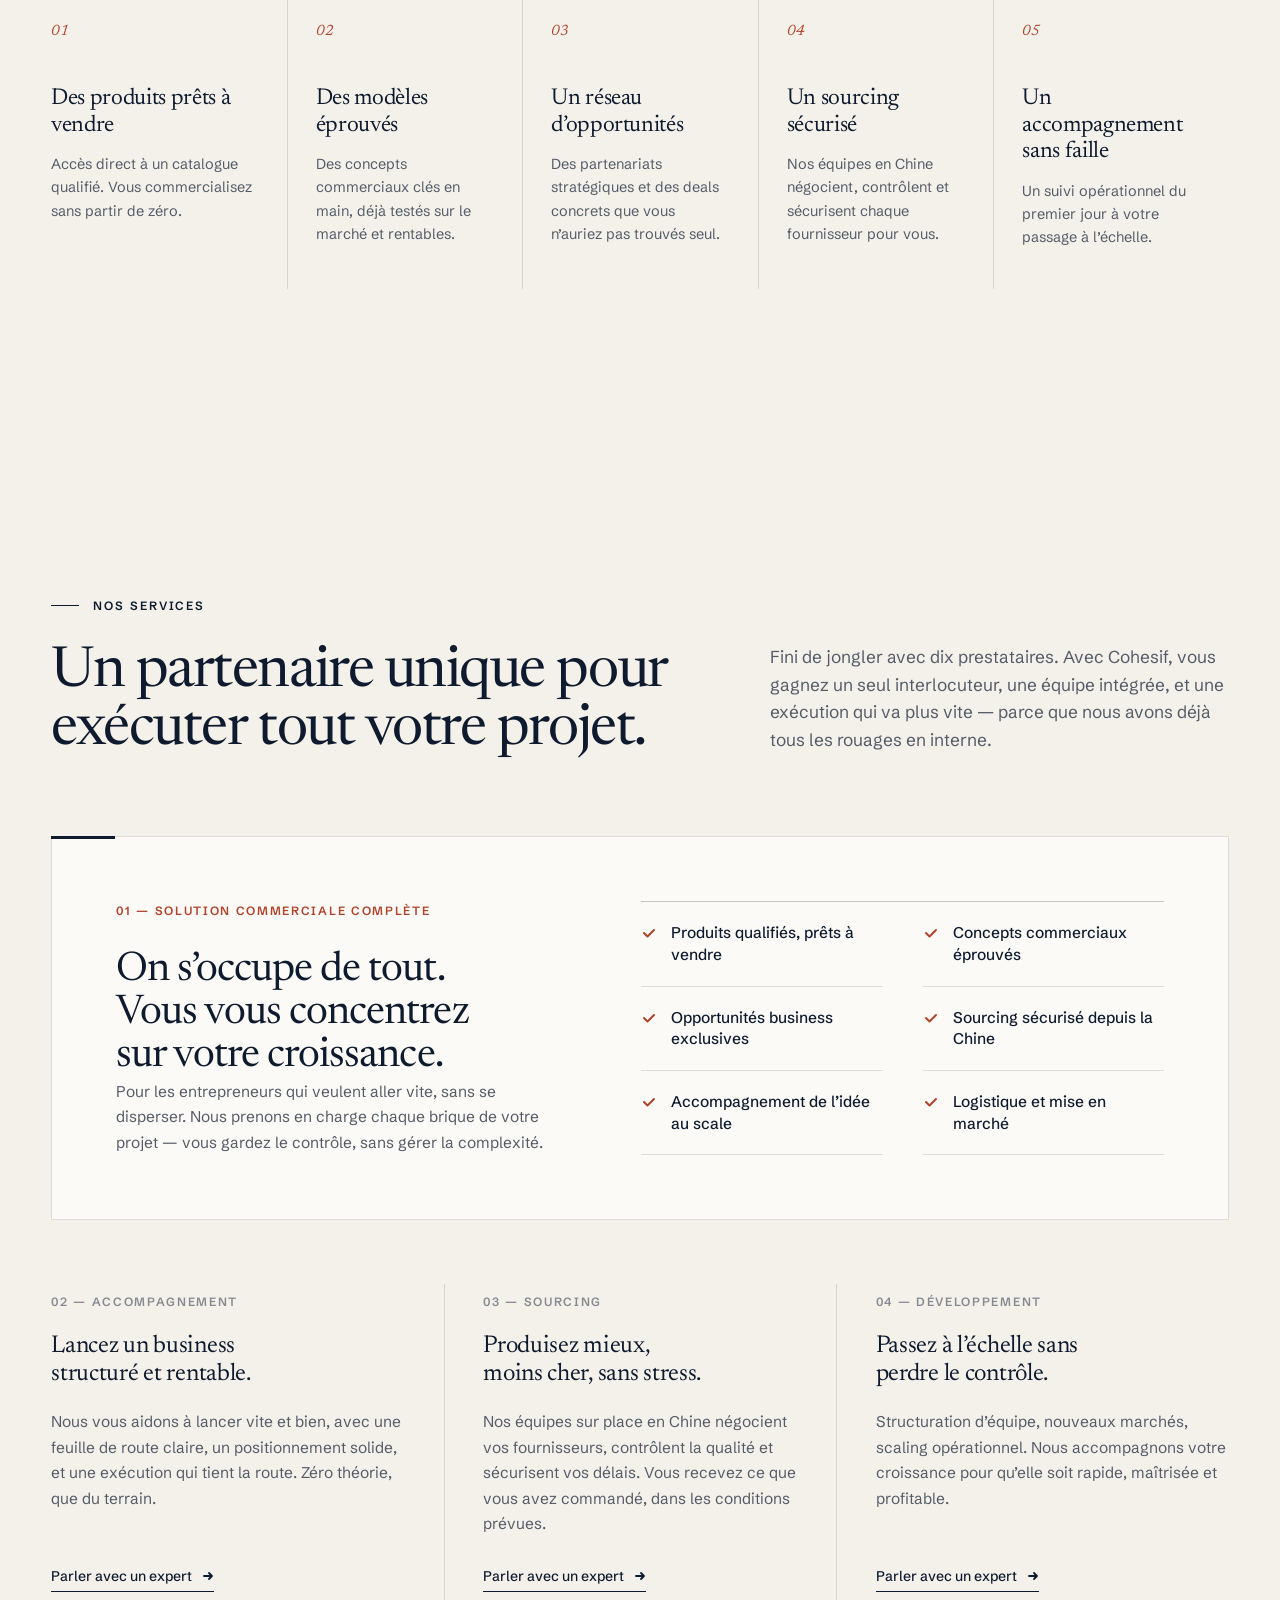
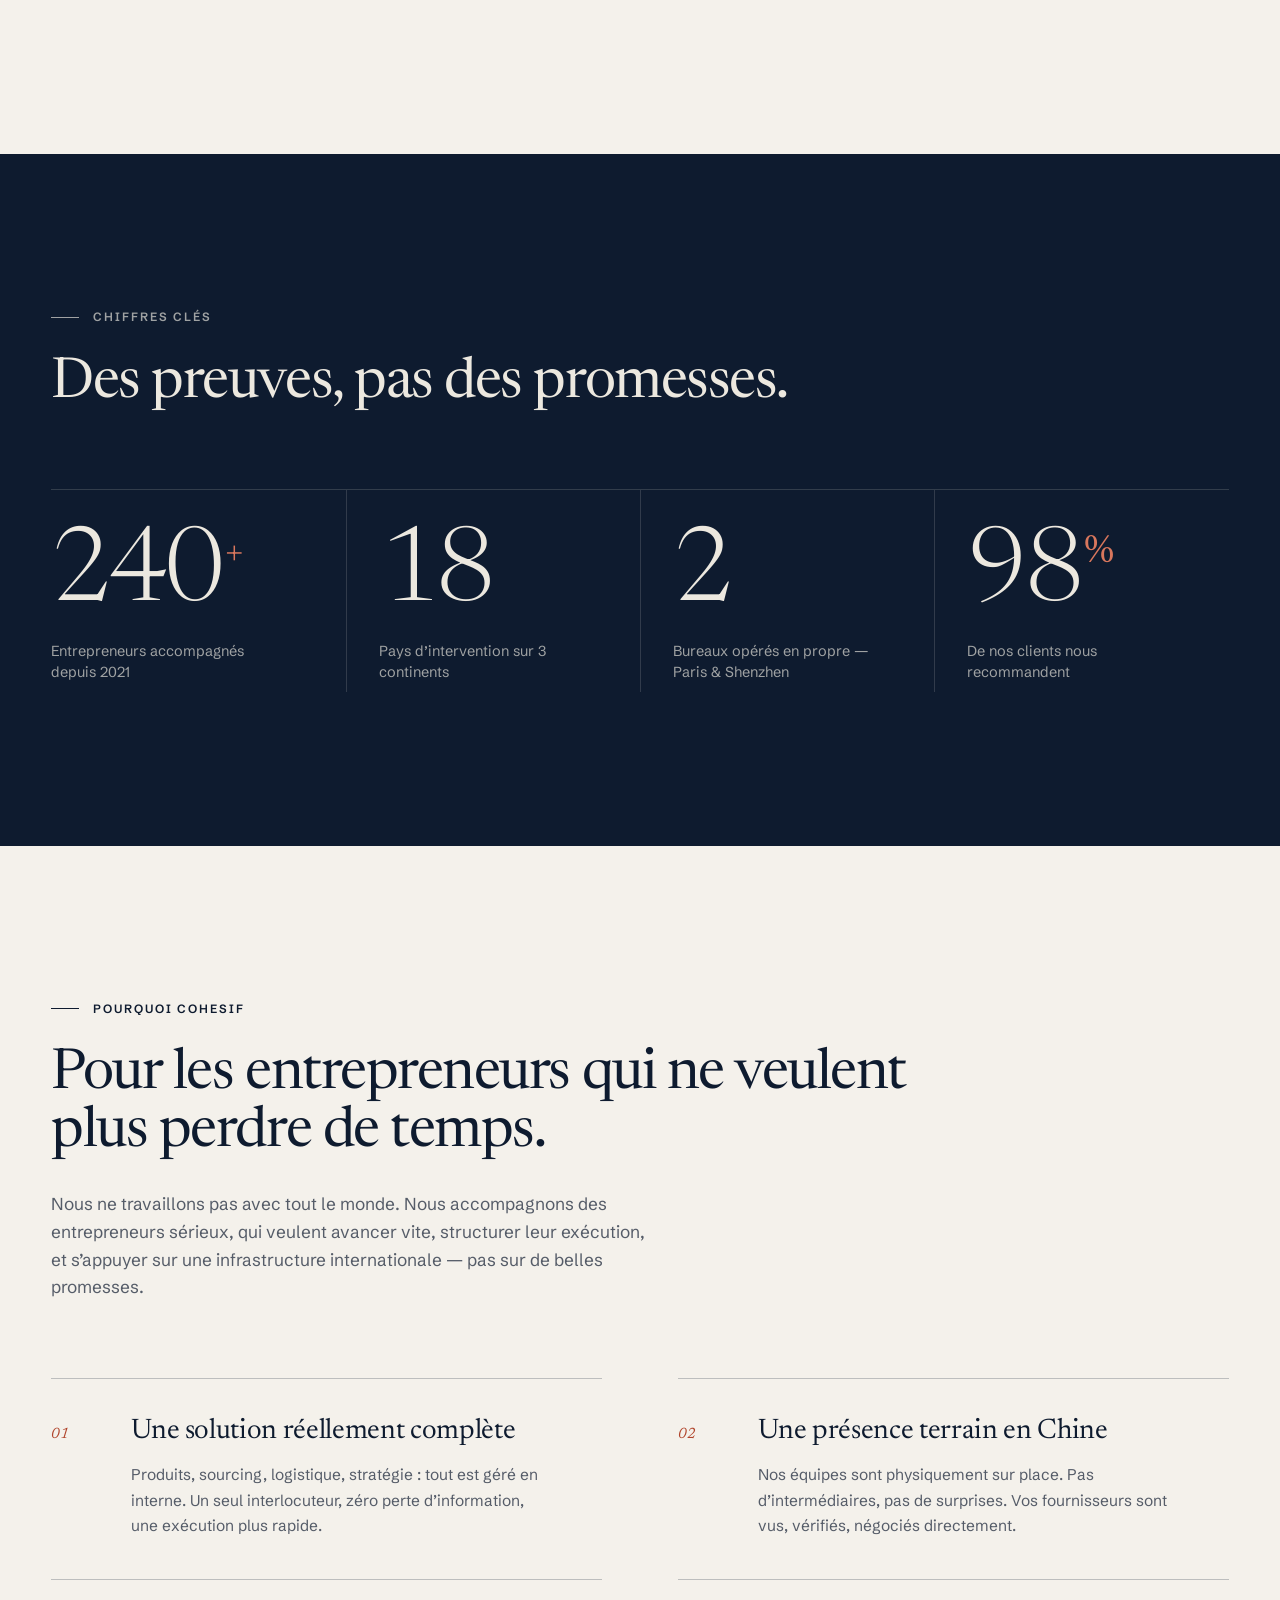
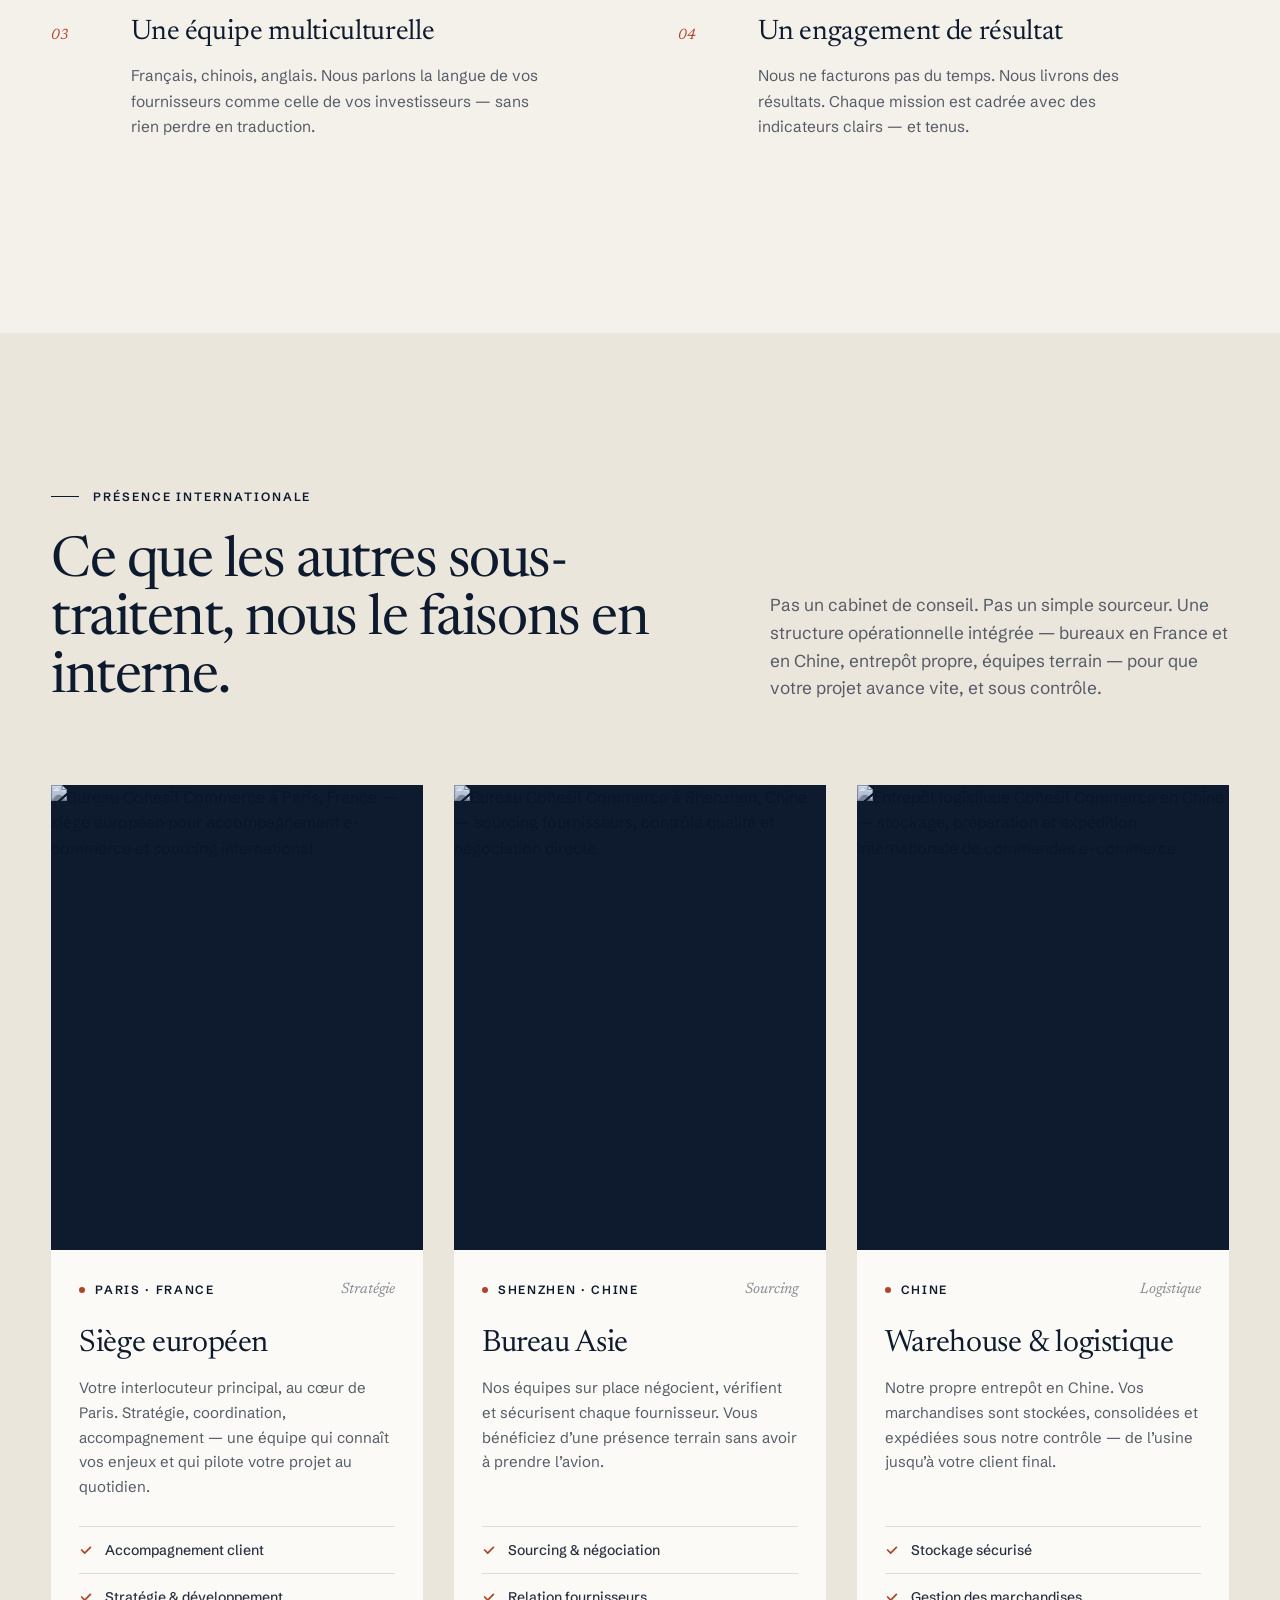
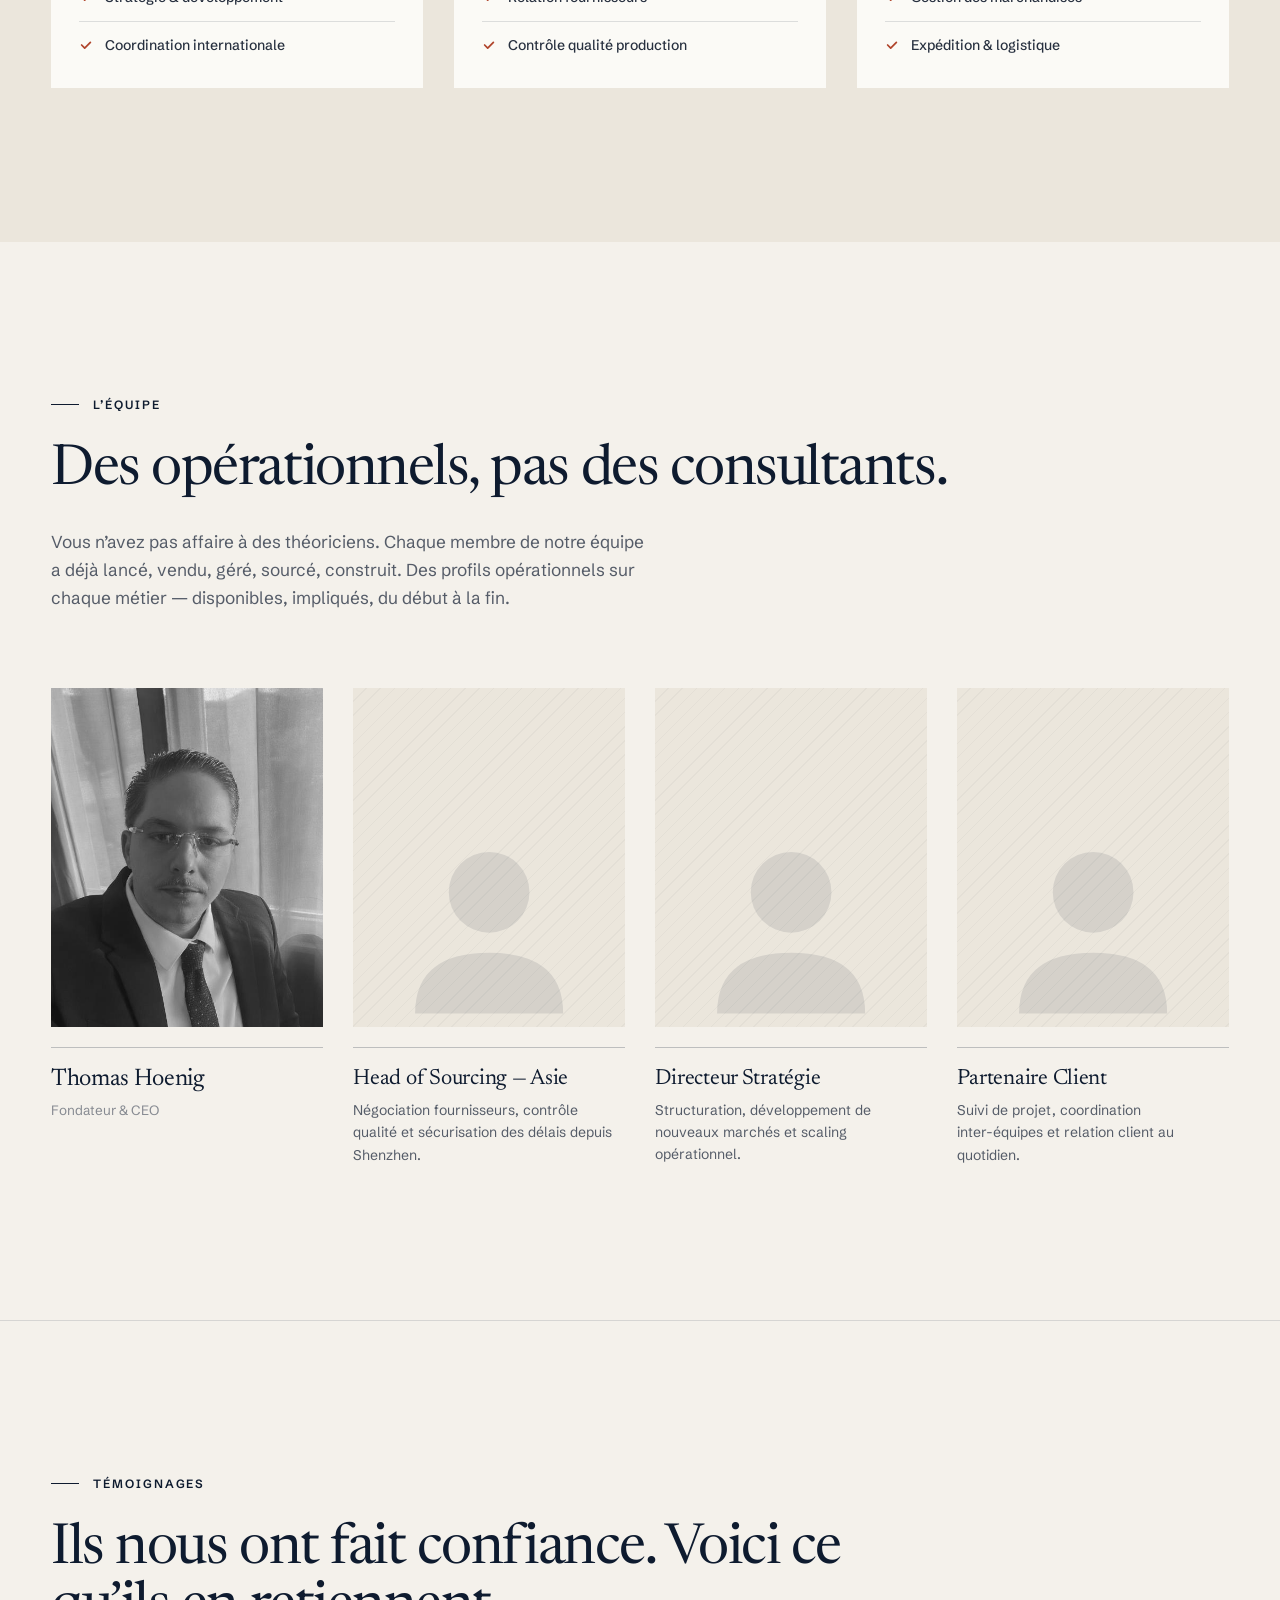
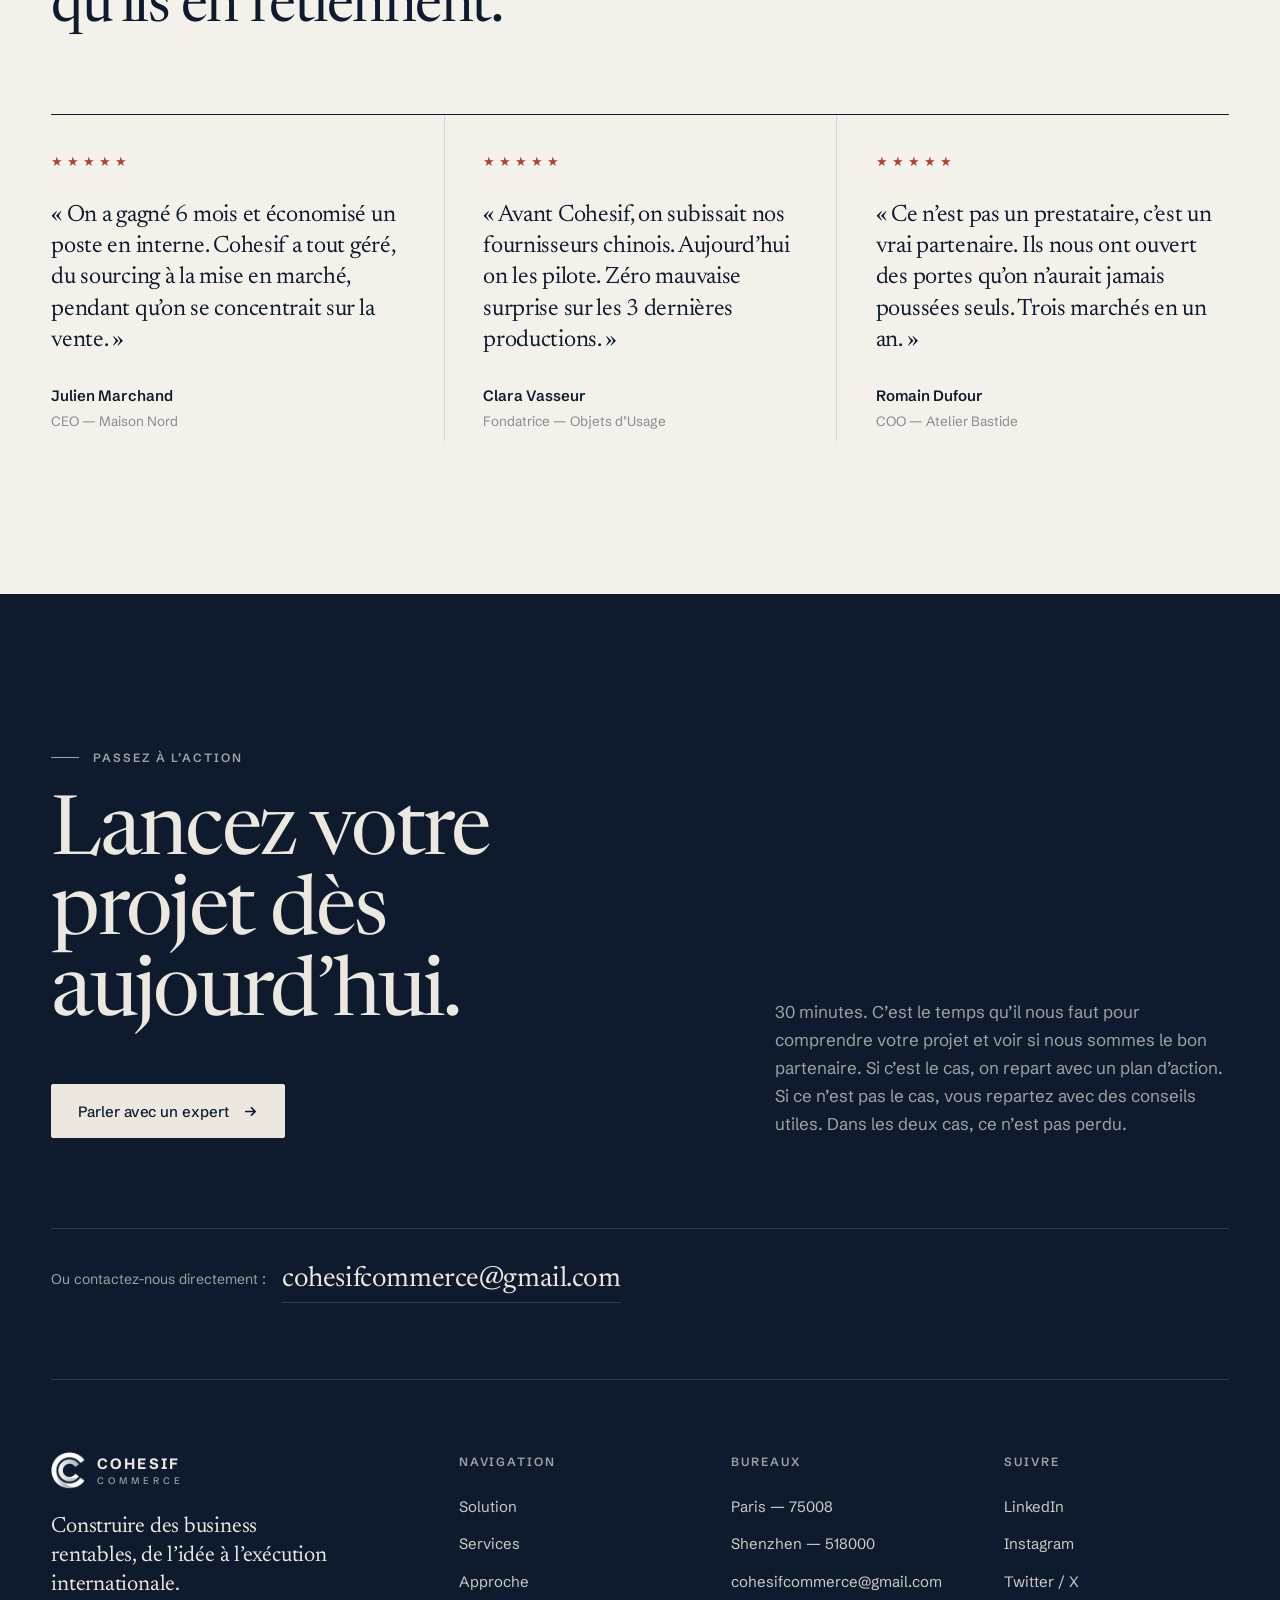
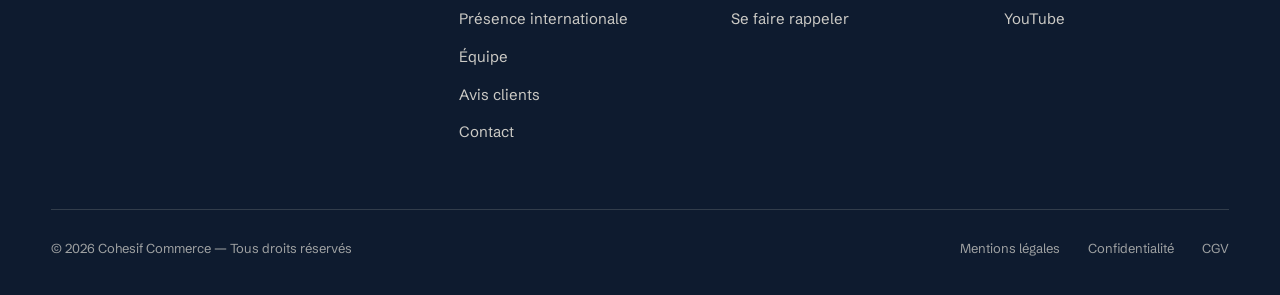
==== commit d54564b2: "Refonte graphique du site (contenu inchangé) - Nouvelle identité visuelle : papier chaud, encre mari" ====
--- a/index.html
+++ b/index.html
@@ -12,7 +12,7 @@
 <meta name="robots" content="index, follow, max-image-preview:large, max-snippet:-1, max-video-preview:-1" />
 <meta name="googlebot" content="index, follow" />
 <link rel="canonical" href="https://cohesifcommerce.fr/" />
-<meta name="theme-color" content="#000000" />
+<meta name="theme-color" content="#0e1b2f" />
 <meta name="mobile-web-app-capable" content="yes" />
 <meta name="apple-mobile-web-app-capable" content="yes" />
 <meta name="apple-mobile-web-app-status-bar-style" content="black" />
@@ -403,7 +403,7 @@
 <link rel="apple-touch-icon" sizes="180x180" href="/apple-touch-icon.png" />
 <link rel="manifest" href="/site.webmanifest" />
 <meta name="msapplication-TileImage" content="/mstile-150x150.png" />
-<meta name="msapplication-TileColor" content="#000000" />
+<meta name="msapplication-TileColor" content="#0e1b2f" />
 
 <!-- Preconnect & Fonts -->
 <link rel="preconnect" href="https://fonts.googleapis.com">
@@ -411,37 +411,56 @@
 <link rel="preconnect" href="https://images.unsplash.com">
 <link rel="dns-prefetch" href="https://fonts.googleapis.com">
 <link rel="dns-prefetch" href="https://images.unsplash.com">
-<link href="https://fonts.googleapis.com/css2?family=Inter:wght@300;400;500;600;700&display=swap" rel="stylesheet">
+<link href="https://fonts.googleapis.com/css2?family=Newsreader:ital,opsz,wght@0,6..72,300..600;1,6..72,300..500&family=Schibsted+Grotesk:wght@400;500;600;700&display=swap" rel="stylesheet">
 <style>
+/* ==========================================================================
+   COHESIF COMMERCE — Système graphique
+   Papier chaud, encre marine (couleur du logo), titres en serif éditoriale.
+   ========================================================================== */
 :root {
-  --white: #ffffff;
-  --off-white: #fbfbfb;
-  --black: #000000;
-  --gray-900: #111111;
-  --gray-800: #2a2a2a;
-  --gray-700: #4a4a4a;
-  --gray-500: #777777;
-  --gray-400: #9a9a9a;
-  --gray-300: #c7c7c7;
-  --gray-200: #e8e8e8;
-  --gray-100: #f2f2f2;
-
-  --font: 'Inter', -apple-system, BlinkMacSystemFont, 'Segoe UI', sans-serif;
-
-  --fs-h1: clamp(40px, 5.5vw, 68px);
-  --fs-h2: clamp(32px, 4vw, 48px);
-  --fs-h3: clamp(20px, 1.8vw, 24px);
-  --fs-body: 16px;
-  --fs-small: 14px;
-  --fs-xs: 12px;
-
-  --space-section: clamp(80px, 11vh, 130px);
-  --space-block: 64px;
-
-  --max-w: 1200px;
-  --gutter: clamp(20px, 4vw, 40px);
-
-  --nav-h: 100px;
+  --paper: #f4f1eb;
+  --paper-2: #ebe6dc;
+  --card: #fbfaf6;
+  --ink: #0e1b2f;
+  --ink-2: #27303f;
+  --ink-3: #555c68;
+  --ink-4: #868a91;
+  --line: rgba(14, 27, 47, 0.13);
+  --line-2: rgba(14, 27, 47, 0.24);
+  --navy: #0e1b2f;
+  --navy-2: #13243d;
+  --on-navy: #ece8df;
+  --on-navy-2: rgba(236, 232, 223, 0.66);
+  --on-navy-3: rgba(236, 232, 223, 0.16);
+  --seal: #b0442b;
+
+  /* Compat (styles annexes) */
+  --white: var(--card);
+  --off-white: var(--paper);
+  --black: var(--ink);
+  --gray-900: var(--ink);
+  --gray-800: var(--ink-2);
+  --gray-700: var(--ink-3);
+  --gray-500: var(--ink-4);
+  --gray-400: #a6a7aa;
+  --gray-300: var(--line-2);
+  --gray-200: var(--line);
+  --gray-100: var(--paper-2);
+
+  --serif: 'Newsreader', 'Iowan Old Style', Georgia, serif;
+  --sans: 'Schibsted Grotesk', -apple-system, BlinkMacSystemFont, 'Segoe UI', sans-serif;
+  --font: var(--sans);
+
+  --fs-h1: clamp(44px, 6.6vw, 100px);
+  --fs-h2: clamp(34px, 4.4vw, 62px);
+  --fs-h3: clamp(21px, 1.9vw, 26px);
+
+  --space-section: clamp(88px, 12vw, 168px);
+  --space-block: clamp(48px, 6vw, 88px);
+
+  --max-w: 1280px;
+  --gutter: clamp(20px, 4vw, 56px);
+  --nav-h: 76px;
 
   --ease: cubic-bezier(0.22, 1, 0.36, 1);
 }
@@ -449,28 +468,28 @@
 *, *::before, *::after { margin: 0; padding: 0; box-sizing: border-box; }
 
 html {
-  /* Scroll fluide natif pour tous les navigateurs modernes */
   scroll-behavior: smooth;
-  /* Décalage pour compenser la nav fixe sur les ancres */
   scroll-padding-top: var(--nav-h);
   -webkit-font-smoothing: antialiased;
   -moz-osx-font-smoothing: grayscale;
+  text-rendering: optimizeLegibility;
 }
 
 body {
-  font-family: var(--font);
-  font-size: var(--fs-body);
+  font-family: var(--sans);
+  font-size: 16px;
   line-height: 1.6;
-  color: var(--black);
-  background: var(--white);
-  font-weight: 400;
+  color: var(--ink);
+  background: var(--paper);
   -webkit-text-size-adjust: 100%;
+  font-feature-settings: "ss01", "tnum" 0;
 }
 
 img { max-width: 100%; display: block; }
 a { color: inherit; text-decoration: none; }
-button { font-family: inherit; cursor: pointer; border: none; background: none; }
-::selection { background: var(--black); color: var(--white); }
+button { font-family: inherit; cursor: pointer; border: none; background: none; color: inherit; }
+::selection { background: var(--ink); color: var(--paper); }
+:focus-visible { outline: 2px solid var(--seal); outline-offset: 3px; }
 
 .container {
   width: 100%;
@@ -483,1003 +502,857 @@
 .section {
   padding-top: var(--space-section);
   padding-bottom: var(--space-section);
-  background: var(--white);
   scroll-margin-top: var(--nav-h);
-}
-
-.section-head {
-  max-width: 760px;
+  position: relative;
+}
+
+/* ---------- Typographie ---------- */
+h1, h2, h3, h4 {
+  color: var(--ink);
+  font-family: var(--serif);
+  font-weight: 400;
+  font-optical-sizing: auto;
+}
+h1 { font-size: var(--fs-h1); line-height: 0.98; letter-spacing: -0.032em; }
+h2 { font-size: var(--fs-h2); line-height: 1.03; letter-spacing: -0.026em; }
+h3 { font-size: var(--fs-h3); line-height: 1.18; letter-spacing: -0.012em; }
+
+p { color: var(--ink-3); line-height: 1.65; }
+
+.eyebrow {
+  display: flex;
+  align-items: center;
+  gap: 14px;
+  font-family: var(--sans);
+  font-size: 12px;
+  font-weight: 600;
+  letter-spacing: 0.16em;
+  text-transform: uppercase;
+  color: var(--ink);
+  margin-bottom: 28px;
+}
+.eyebrow::before {
+  content: '';
+  width: 28px;
+  height: 1px;
+  background: currentColor;
+  flex-shrink: 0;
+}
+
+.lead {
+  font-size: clamp(17px, 1.35vw, 19px);
+  line-height: 1.6;
+  color: var(--ink-3);
+  max-width: 54ch;
+}
+
+.section-head { max-width: 900px; margin-bottom: var(--space-block); }
+.section-head .lead { margin-top: 28px !important; }
+
+/* Tête de section en deux colonnes : titre / texte */
+.split-head {
+  display: grid;
+  grid-template-columns: minmax(0, 7fr) minmax(0, 5fr);
+  gap: clamp(32px, 6vw, 112px);
+  align-items: end;
   margin-bottom: var(--space-block);
 }
-
-h1, h2, h3, h4 {
-  color: var(--black);
-  font-weight: 600;
-  letter-spacing: -0.025em;
-  line-height: 1.1;
-}
-
-h1 { font-size: var(--fs-h1); font-weight: 600; letter-spacing: -0.035em; line-height: 1.05; }
-h2 { font-size: var(--fs-h2); font-weight: 600; letter-spacing: -0.03em; line-height: 1.1; }
-h3 { font-size: var(--fs-h3); font-weight: 600; letter-spacing: -0.015em; line-height: 1.3; }
-
-p { color: var(--gray-700); line-height: 1.65; }
-
-.eyebrow {
-  display: block;
-  font-size: var(--fs-xs);
-  font-weight: 500;
-  letter-spacing: 0.14em;
-  text-transform: uppercase;
-  color: var(--gray-500);
-  margin-bottom: 20px;
-}
-
-.lead {
-  font-size: 18px;
-  line-height: 1.55;
-  color: var(--gray-700);
-  font-weight: 400;
-}
-
+.split-head .lead { margin: 0 !important; padding-bottom: 6px; }
+
+/* ---------- Boutons ---------- */
 .btn {
   display: inline-flex;
   align-items: center;
   justify-content: center;
-  gap: 10px;
-  padding: 14px 28px;
-  font-size: var(--fs-small);
+  gap: 14px;
+  height: 54px;
+  padding: 0 26px;
+  font-size: 15px;
   font-weight: 500;
   letter-spacing: -0.005em;
-  border-radius: 100px;
-  transition: all 0.3s var(--ease);
+  border-radius: 2px;
+  transition: background-color 0.3s var(--ease), color 0.3s var(--ease), border-color 0.3s var(--ease);
   white-space: nowrap;
-  cursor: pointer;
   border: 1px solid transparent;
   font-family: inherit;
 }
-
-.btn-primary {
-  background: var(--black);
-  color: var(--white);
-  border-color: var(--black);
-}
-.btn-primary:hover {
-  background: var(--gray-900);
-  transform: translateY(-1px);
-}
-
+.btn-primary { background: var(--ink); color: var(--paper); border-color: var(--ink); }
+.btn-primary:hover { background: var(--navy-2); }
 .btn-secondary {
-  background: var(--white);
-  color: var(--black);
-  border-color: var(--gray-300);
-}
-.btn-secondary:hover { border-color: var(--black); }
-
-.btn-arrow { width: 14px; height: 14px; transition: transform 0.3s var(--ease); }
-.btn:hover .btn-arrow { transform: translateX(3px); }
-
+  background: transparent;
+  color: var(--ink);
+  border-color: transparent;
+  padding: 0 4px;
+  height: 54px;
+  position: relative;
+}
+.btn-secondary::after {
+  content: '';
+  position: absolute;
+  left: 4px; right: 4px; bottom: 14px;
+  height: 1px;
+  background: currentColor;
+  transform-origin: left;
+  transition: transform 0.45s var(--ease);
+}
+.btn-secondary:hover::after { transform: scaleX(0.35); }
+
+.btn-arrow { width: 15px; height: 15px; transition: transform 0.35s var(--ease); }
+.btn:hover .btn-arrow { transform: translateX(4px); }
+
+/* ==========================================================================
+   NAVIGATION
+   ========================================================================== */
 .nav {
   position: fixed;
   top: 0; left: 0; right: 0;
   z-index: 100;
-  background: rgba(255, 255, 255, 0.85);
-  backdrop-filter: saturate(180%) blur(20px);
-  -webkit-backdrop-filter: saturate(180%) blur(20px);
+  background: rgba(244, 241, 235, 0);
   border-bottom: 1px solid transparent;
-  transition: border-color 0.3s var(--ease);
-}
-.nav.scrolled { border-bottom-color: var(--gray-200); }
+  transition: background-color 0.4s var(--ease), border-color 0.4s var(--ease);
+}
+.nav.scrolled {
+  background: rgba(244, 241, 235, 0.9);
+  backdrop-filter: saturate(140%) blur(14px);
+  -webkit-backdrop-filter: saturate(140%) blur(14px);
+  border-bottom-color: var(--line);
+}
 
 .nav-inner {
   max-width: var(--max-w);
   margin: 0 auto;
-  padding: 16px var(--gutter);
-  display: flex;
+  padding: 0 var(--gutter);
+  height: var(--nav-h);
+  display: grid;
+  grid-template-columns: 1fr auto 1fr;
   align-items: center;
-  justify-content: space-between;
   gap: 24px;
-  min-height: var(--nav-h);
-}
-
-.nav-logo {
-  display: flex;
-  align-items: center;
-  gap: 10px;
-  font-weight: 600;
-  font-size: 16px;
-  letter-spacing: -0.015em;
-  color: var(--black);
-  transition: opacity 0.2s;
-}
-.nav-logo:hover { opacity: 0.75; }
-
-.nav-logo-img {
-  height: 72px;
-  width: auto;
-  display: block;
-}
-
-.nav-logo-mark {
-  width: 28px; height: 28px;
-  border: 1.5px solid var(--black);
-  border-radius: 50%;
+}
+
+.brand {
   display: inline-flex;
   align-items: center;
-  justify-content: center;
-  font-size: 12px;
-  font-weight: 600;
+  gap: 12px;
+  justify-self: start;
+}
+.brand-mark {
+  width: 34px;
+  height: auto;
+  mix-blend-mode: multiply;
+}
+.brand-word {
+  display: flex;
+  flex-direction: column;
+  line-height: 1;
+  font-family: var(--sans);
+  color: var(--ink);
+}
+.brand-word strong {
+  font-size: 15px;
+  font-weight: 700;
+  letter-spacing: 0.14em;
+}
+.brand-word small {
+  font-size: 9.5px;
+  font-weight: 500;
+  letter-spacing: 0.42em;
+  margin-top: 5px;
+  color: var(--ink-3);
 }
 
 .nav-links {
   display: flex;
-  gap: 32px;
+  gap: 36px;
   list-style: none;
 }
 .nav-links a {
   font-size: 14px;
-  font-weight: 400;
-  color: var(--gray-700);
-  transition: color 0.2s;
+  color: var(--ink-3);
+  transition: color 0.25s;
   position: relative;
-}
-.nav-links a:hover { color: var(--black); }
-.nav-links a.active { color: var(--black); font-weight: 500; }
+  padding: 6px 0;
+}
+.nav-links a::after {
+  content: '';
+  position: absolute;
+  left: 50%;
+  bottom: -2px;
+  width: 4px; height: 4px;
+  margin-left: -2px;
+  border-radius: 50%;
+  background: var(--seal);
+  opacity: 0;
+  transform: translateY(4px);
+  transition: opacity 0.3s, transform 0.3s var(--ease);
+}
+.nav-links a:hover { color: var(--ink); }
+.nav-links a.active { color: var(--ink); }
+.nav-links a.active::after { opacity: 1; transform: none; }
 
 .nav-cta {
-  padding: 9px 18px;
-  background: var(--black);
-  color: var(--white);
-  border-radius: 100px;
-  font-size: 13px;
+  justify-self: end;
+  height: 42px;
+  padding: 0 20px;
+  background: var(--ink);
+  color: var(--paper);
+  border-radius: 2px;
+  font-size: 13.5px;
   font-weight: 500;
-  transition: opacity 0.2s, transform 0.2s;
-  border: 1px solid var(--black);
-  cursor: pointer;
-  font-family: inherit;
-}
-.nav-cta:hover {
-  opacity: 0.9;
-  transform: translateY(-1px);
-}
-
-/* Mobile nav */
+  transition: background-color 0.25s;
+  border: 1px solid var(--ink);
+}
+.nav-cta:hover { background: var(--navy-2); }
+
 .nav-toggle {
   display: none;
-  width: 40px;
-  height: 40px;
+  justify-self: end;
+  width: 44px; height: 44px;
   align-items: center;
   justify-content: center;
   flex-direction: column;
-  gap: 5px;
-  background: transparent;
-  border: none;
-  cursor: pointer;
+  gap: 6px;
   padding: 0;
 }
 .nav-toggle span {
   display: block;
-  width: 20px;
-  height: 1.5px;
-  background: var(--black);
-  transition: transform 0.3s var(--ease), opacity 0.2s;
-}
-.nav-toggle.open span:nth-child(1) { transform: translateY(6.5px) rotate(45deg); }
+  width: 22px; height: 1.5px;
+  background: var(--ink);
+  transition: transform 0.35s var(--ease), opacity 0.2s;
+}
+.nav-toggle.open span:nth-child(1) { transform: translateY(7.5px) rotate(45deg); }
 .nav-toggle.open span:nth-child(2) { opacity: 0; }
-.nav-toggle.open span:nth-child(3) { transform: translateY(-6.5px) rotate(-45deg); }
+.nav-toggle.open span:nth-child(3) { transform: translateY(-7.5px) rotate(-45deg); }
 
 .nav-mobile {
   display: none;
   position: fixed;
   top: var(--nav-h);
-  left: 0;
-  right: 0;
-  background: var(--white);
-  border-bottom: 1px solid var(--gray-200);
-  padding: 24px var(--gutter);
+  left: 0; right: 0; bottom: 0;
+  background: var(--paper);
+  padding: 16px var(--gutter) 40px;
   z-index: 99;
   opacity: 0;
-  transform: translateY(-10px);
+  transform: translateY(-8px);
   pointer-events: none;
-  transition: opacity 0.3s var(--ease), transform 0.3s var(--ease);
-}
-.nav-mobile.open {
-  opacity: 1;
-  transform: translateY(0);
-  pointer-events: auto;
-}
-.nav-mobile ul {
-  list-style: none;
-  display: flex;
-  flex-direction: column;
-  gap: 4px;
-}
+  transition: opacity 0.35s var(--ease), transform 0.35s var(--ease);
+  overflow-y: auto;
+}
+.nav-mobile.open { opacity: 1; transform: none; pointer-events: auto; }
+.nav-mobile ul { list-style: none; border-top: 1px solid var(--line); }
 .nav-mobile a {
   display: block;
-  padding: 14px 0;
-  font-size: 17px;
-  font-weight: 500;
-  color: var(--black);
-  border-bottom: 1px solid var(--gray-100);
-  transition: color 0.2s;
-}
-.nav-mobile a:hover { color: var(--gray-700); }
+  padding: 18px 0;
+  font-family: var(--serif);
+  font-size: 30px;
+  letter-spacing: -0.02em;
+  line-height: 1.1;
+  color: var(--ink);
+  border-bottom: 1px solid var(--line);
+}
 .nav-mobile .nav-mobile-cta {
   display: inline-flex;
-  margin-top: 20px;
-  padding: 14px 24px;
-  background: var(--black);
-  color: var(--white);
-  border-radius: 100px;
-  border: none;
+  margin-top: 32px;
+  height: 54px;
+  padding: 0 24px;
+  width: 100%;
+  background: var(--ink);
+  color: var(--paper);
+  border-radius: 2px;
   font-size: 15px;
   font-weight: 500;
   align-items: center;
-  justify-content: center;
-  gap: 10px;
-  cursor: pointer;
-  font-family: inherit;
-}
-
+  justify-content: space-between;
+}
+
+/* ==========================================================================
+   HERO
+   ========================================================================== */
 .hero {
-  padding-top: 160px;
-  padding-bottom: 120px;
-  background: var(--white);
+  padding-top: calc(var(--nav-h) + clamp(56px, 9vw, 128px));
+  padding-bottom: clamp(64px, 8vw, 112px);
   scroll-margin-top: var(--nav-h);
 }
 .hero-inner {
   max-width: var(--max-w);
   margin: 0 auto;
-  padding-left: var(--gutter);
-  padding-right: var(--gutter);
-}
-.hero-content { max-width: 880px; }
+  padding: 0 var(--gutter);
+}
 
 .hero-eyebrow {
   display: inline-flex;
   align-items: center;
-  gap: 10px;
-  padding: 7px 16px;
-  border: 1px solid var(--gray-200);
-  border-radius: 100px;
-  font-size: var(--fs-xs);
+  gap: 12px;
+  font-size: 12px;
+  font-weight: 600;
+  letter-spacing: 0.16em;
+  text-transform: uppercase;
+  color: var(--ink);
+  margin-bottom: clamp(28px, 3.5vw, 44px);
+}
+.hero-eyebrow-dot {
+  width: 7px; height: 7px;
+  background: var(--seal);
+  border-radius: 50%;
+}
+
+.hero-title { max-width: 16.5ch; }
+
+.hero-lower {
+  display: grid;
+  grid-template-columns: minmax(0, 7fr) minmax(0, 4fr);
+  gap: clamp(40px, 8vw, 140px);
+  margin-top: clamp(48px, 6vw, 88px);
+  padding-top: clamp(32px, 3vw, 44px);
+  border-top: 1px solid var(--line-2);
+  align-items: start;
+}
+
+.hero-sub {
+  font-size: clamp(17px, 1.45vw, 20px);
+  line-height: 1.6;
+  color: var(--ink-2);
+  max-width: 52ch;
+  margin-bottom: 40px;
+}
+
+.hero-actions { display: flex; gap: 20px; flex-wrap: wrap; align-items: center; }
+
+.hero-meta { display: flex; flex-direction: column; }
+.hero-meta-item {
+  display: flex;
+  justify-content: space-between;
+  align-items: baseline;
+  gap: 24px;
+  padding: 16px 0;
+  border-bottom: 1px solid var(--line);
+}
+.hero-meta-item:first-child { padding-top: 4px; }
+.hero-meta-label {
+  font-size: 12px;
   font-weight: 500;
-  color: var(--gray-700);
-  margin-bottom: 32px;
-  background: var(--white);
-}
-.hero-eyebrow-dot {
-  width: 6px; height: 6px;
-  border-radius: 50%;
-  background: var(--black);
-}
-
-.hero-title { margin-bottom: 28px; max-width: 18ch; }
-
-.hero-sub {
-  font-size: 19px;
-  line-height: 1.55;
-  color: var(--gray-700);
-  max-width: 58ch;
-  margin-bottom: 40px;
-}
-
-.hero-actions {
-  display: flex;
-  gap: 12px;
-  flex-wrap: wrap;
-  margin-bottom: 72px;
-}
-
-.hero-meta {
+  letter-spacing: 0.12em;
+  text-transform: uppercase;
+  color: var(--ink-4);
+}
+.hero-meta-value {
+  font-family: var(--serif);
+  font-size: 22px;
+  letter-spacing: -0.01em;
+  color: var(--ink);
+  text-align: right;
+}
+
+/* ==========================================================================
+   PRESSE
+   ========================================================================== */
+.logos {
+  border-top: 1px solid var(--line);
+  border-bottom: 1px solid var(--line);
+  overflow: hidden;
+}
+.logos-inner {
+  max-width: var(--max-w);
+  margin: 0 auto;
+  padding: 0 var(--gutter);
   display: grid;
-  grid-template-columns: repeat(3, auto);
-  gap: 48px;
-  padding-top: 40px;
-  border-top: 1px solid var(--gray-200);
-  max-width: 680px;
-}
-
-.hero-meta-item { display: flex; flex-direction: column; gap: 4px; }
-.hero-meta-label {
-  font-size: var(--fs-xs);
-  font-weight: 500;
-  letter-spacing: 0.08em;
+  grid-template-columns: auto 1fr;
+  align-items: center;
+  gap: 40px;
+  min-height: 112px;
+}
+.logos-label {
+  font-size: 12px;
+  font-weight: 600;
+  letter-spacing: 0.16em;
   text-transform: uppercase;
-  color: var(--gray-500);
-}
-.hero-meta-value { font-size: 15px; font-weight: 500; color: var(--black); }
-
-.logos {
-  padding: 56px 0;
-  border-top: 1px solid var(--gray-200);
-  border-bottom: 1px solid var(--gray-200);
-  background: var(--white);
-  overflow: hidden;
-}
-.logos-inner { max-width: var(--max-w); margin: 0 auto; padding: 0 var(--gutter); }
-.logos-label {
-  text-align: center;
-  font-size: var(--fs-xs);
-  font-weight: 500;
-  letter-spacing: 0.14em;
-  text-transform: uppercase;
-  color: var(--gray-500);
-  margin-bottom: 32px;
-}
-
-/* Carousel infini — ticker */
+  color: var(--ink-4);
+  padding-right: 40px;
+  border-right: 1px solid var(--line);
+  line-height: 40px;
+  white-space: nowrap;
+}
 .logos-ticker {
   position: relative;
   overflow: hidden;
-  width: 100%;
-  -webkit-mask-image: linear-gradient(90deg, transparent 0, #000 80px, #000 calc(100% - 80px), transparent 100%);
-  mask-image: linear-gradient(90deg, transparent 0, #000 80px, #000 calc(100% - 80px), transparent 100%);
+  min-width: 0;
+  -webkit-mask-image: linear-gradient(90deg, transparent 0, #000 64px, #000 calc(100% - 64px), transparent 100%);
+  mask-image: linear-gradient(90deg, transparent 0, #000 64px, #000 calc(100% - 64px), transparent 100%);
 }
 .logos-track {
   display: flex;
   width: max-content;
-  animation: logos-scroll 32s linear infinite;
-  gap: 80px;
+  gap: 88px;
+  padding-right: 88px;
   align-items: center;
-  padding: 4px 0;
-}
-.logos-ticker:hover .logos-track {
-  animation-play-state: paused;
-}
-@keyframes logos-scroll {
-  from { transform: translateX(0); }
-  to   { transform: translateX(-50%); }
-}
+  animation: logos-scroll 38s linear infinite;
+}
+.logos-ticker:hover .logos-track { animation-play-state: paused; }
+@keyframes logos-scroll { to { transform: translateX(-50%); } }
 
 .logo-item {
   flex-shrink: 0;
-  font-size: 22px;
-  font-weight: 600;
-  letter-spacing: -0.01em;
-  color: var(--gray-400);
+  font-family: var(--sans);
+  font-size: 24px;
+  font-weight: 700;
+  letter-spacing: -0.02em;
+  color: var(--ink-4);
+  white-space: nowrap;
   transition: color 0.3s;
-  white-space: nowrap;
-}
-.logo-item:hover { color: var(--black); }
-.logo-item.serif { font-family: Georgia, serif; font-style: italic; font-weight: 400; }
-.logo-item.caps { text-transform: uppercase; letter-spacing: 0.08em; font-size: 16px; }
-
-@media (prefers-reduced-motion: reduce) {
-  .logos-track { animation: none; }
-}
-
-.promise { background: var(--white); }
-
-.promise-head {
-  text-align: center;
-  max-width: 820px;
-  margin: 0 auto var(--space-block);
-}
-.promise-head h2 { margin-bottom: 24px; }
-
+}
+.logo-item:hover { color: var(--ink); }
+.logo-item.serif { font-family: var(--serif); font-style: italic; font-weight: 400; font-size: 27px; letter-spacing: -0.01em; }
+.logo-item.caps { text-transform: uppercase; letter-spacing: 0.1em; font-size: 16px; font-weight: 600; }
+
+/* ==========================================================================
+   SOLUTION
+   ========================================================================== */
 .promise-steps {
   display: grid;
   grid-template-columns: repeat(5, 1fr);
-  border-top: 1px solid var(--gray-200);
-  border-bottom: 1px solid var(--gray-200);
-}
-
+  border-top: 1px solid var(--ink);
+}
 .promise-step {
-  padding: 32px 24px;
-  border-right: 1px solid var(--gray-200);
+  padding: 32px 28px 40px 0;
+  margin-right: 28px;
   display: flex;
   flex-direction: column;
   gap: 14px;
-  background: var(--white);
-  transition: background 0.3s var(--ease);
-}
-.promise-step:last-child { border-right: none; }
-.promise-step:hover { background: var(--off-white); }
+  position: relative;
+}
+.promise-step + .promise-step { padding-left: 28px; margin-right: 0; border-left: 1px solid var(--line); }
+.promise-step:first-child { margin-right: 0; }
 
 .promise-step-num {
-  font-size: var(--fs-xs);
+  font-family: var(--serif);
+  font-size: 15px;
+  font-style: italic;
+  color: var(--seal);
+  margin-bottom: 28px;
+}
+.promise-step h4 {
+  font-size: 23px;
+  line-height: 1.15;
+  letter-spacing: -0.015em;
+}
+.promise-step p { font-size: 14.5px; line-height: 1.6; color: var(--ink-3); margin: 0; }
+
+/* ==========================================================================
+   SERVICES
+   ========================================================================== */
+.services-grid {
+  display: grid;
+  grid-template-columns: repeat(3, 1fr);
+}
+
+.service-num {
+  font-size: 12px;
   font-weight: 600;
   letter-spacing: 0.14em;
-  color: var(--gray-400);
-}
-
-.promise-step h4 {
-  font-size: 15px;
-  font-weight: 600;
-  color: var(--black);
-  line-height: 1.35;
-  letter-spacing: -0.01em;
-}
-
-.promise-step p {
-  font-size: 13px;
-  color: var(--gray-500);
-  line-height: 1.5;
-  margin: 0;
-}
-
-.services-head {
-  display: grid;
-  grid-template-columns: 1fr 1fr;
-  gap: 80px;
-  align-items: end;
-  margin-bottom: var(--space-block);
-}
-.services-head-right { padding-bottom: 8px; }
-
-.services-grid {
-  display: grid;
-  grid-template-columns: repeat(2, 1fr);
-  gap: 24px;
-}
-
-.service-card {
-  padding: 40px;
-  border: 1px solid var(--gray-200);
-  border-radius: 12px;
-  background: var(--white);
-  transition: all 0.35s var(--ease);
-  display: flex;
-  flex-direction: column;
-  gap: 20px;
-}
-.service-card:hover {
-  border-color: var(--black);
-  transform: translateY(-4px);
+  text-transform: uppercase;
+  color: var(--ink-4);
 }
 
 .service-card-featured {
   grid-column: 1 / -1;
-  padding: 48px;
   display: grid;
-  grid-template-columns: 1fr 1.2fr;
-  gap: 56px;
-  align-items: start;
-}
-
-.service-card-featured .service-head-block h3 {
-  font-size: clamp(24px, 2.4vw, 30px);
-  margin-bottom: 16px;
-}
-
-.service-card-featured .service-intro {
-  color: var(--gray-700);
-  font-size: 16px;
-  line-height: 1.6;
-}
+  grid-template-columns: minmax(0, 5fr) minmax(0, 6fr);
+  gap: clamp(40px, 7vw, 120px);
+  padding: clamp(36px, 5vw, 72px);
+  background: var(--card);
+  border: 1px solid var(--line);
+  margin-bottom: clamp(48px, 5vw, 72px);
+  position: relative;
+}
+.service-card-featured::before {
+  content: '';
+  position: absolute;
+  top: -1px; left: -1px;
+  width: 64px; height: 3px;
+  background: var(--ink);
+}
+.service-card-featured .service-num { display: block; margin-bottom: 28px; color: var(--seal); }
+.service-card-featured h3 {
+  font-size: clamp(30px, 3.2vw, 46px);
+  line-height: 1.06;
+  letter-spacing: -0.024em;
+  margin-bottom: 24px;
+}
+.service-intro { font-size: 16.5px; line-height: 1.65; color: var(--ink-3); }
 
 .service-featured-list {
   list-style: none;
   display: grid;
   grid-template-columns: 1fr 1fr;
-  gap: 14px 24px;
-  border-top: 1px solid var(--gray-200);
-  padding-top: 24px;
-}
-
+  column-gap: 40px;
+  align-self: center;
+  border-top: 1px solid var(--line-2);
+}
 .service-featured-list li {
   display: flex;
   align-items: flex-start;
-  gap: 10px;
-  font-size: 14px;
-  color: var(--gray-900);
+  gap: 14px;
+  padding: 20px 0;
+  border-bottom: 1px solid var(--line);
+  font-size: 15.5px;
   font-weight: 500;
+  color: var(--ink);
   line-height: 1.4;
 }
-
-.service-featured-list li svg {
-  flex-shrink: 0;
-  margin-top: 3px;
-  color: var(--black);
-}
-
-.service-num {
-  font-size: var(--fs-xs);
-  font-weight: 500;
-  letter-spacing: 0.1em;
-  color: var(--gray-500);
-}
-
-.service-card h3 { margin: 0; }
-
-.service-card p {
-  color: var(--gray-700);
-  font-size: 15px;
-  line-height: 1.6;
-  margin: 0;
-  flex-grow: 1;
-}
+.service-featured-list li svg { flex-shrink: 0; margin-top: 3px; color: var(--seal); }
+
+.service-card:not(.service-card-featured) {
+  display: flex;
+  flex-direction: column;
+  gap: 20px;
+  padding: 8px clamp(24px, 3vw, 44px) 8px 0;
+}
+.service-card:not(.service-card-featured) + .service-card:not(.service-card-featured) {
+  padding-left: clamp(24px, 3vw, 44px);
+  border-left: 1px solid var(--line);
+}
+.service-card:last-child { padding-right: 0 !important; }
+.service-card h3 { margin: 0; max-width: 16ch; }
+.service-card p { font-size: 15.5px; line-height: 1.65; margin: 0; flex-grow: 1; }
 
 .service-link {
   display: inline-flex;
   align-items: center;
-  gap: 6px;
-  font-size: 13px;
+  gap: 10px;
+  align-self: flex-start;
+  font-size: 14px;
   font-weight: 500;
-  color: var(--black);
+  color: var(--ink);
+  padding-bottom: 4px;
+  border-bottom: 1px solid var(--ink);
   margin-top: 8px;
 }
-.service-link svg { transition: transform 0.3s var(--ease); }
-.service-card:hover .service-link svg { transform: translateX(3px); }
-
-.stats {
-  background: var(--off-white);
-  border-top: 1px solid var(--gray-200);
-  border-bottom: 1px solid var(--gray-200);
-}
+.service-link svg { transition: transform 0.35s var(--ease); }
+.service-link:hover svg { transform: translateX(4px); }
+
+/* ==========================================================================
+   CHIFFRES — bandeau marine
+   ========================================================================== */
+.stats { background: var(--navy); color: var(--on-navy); }
+.stats h2 { color: var(--on-navy); }
+.stats .eyebrow { color: var(--on-navy-2); }
 
 .stats-grid {
   display: grid;
   grid-template-columns: repeat(4, 1fr);
-  gap: 48px;
-}
-
-.stat { display: flex; flex-direction: column; gap: 8px; }
-
+  border-top: 1px solid var(--on-navy-3);
+}
+.stat {
+  display: flex;
+  flex-direction: column;
+  gap: 18px;
+  padding: 40px 32px 8px 0;
+}
+.stat + .stat { padding-left: 32px; border-left: 1px solid var(--on-navy-3); }
 .stat-num {
-  font-size: clamp(44px, 5vw, 64px);
-  font-weight: 600;
-  letter-spacing: -0.04em;
-  line-height: 1;
-  color: var(--black);
+  font-family: var(--serif);
+  font-size: clamp(64px, 8vw, 128px);
+  font-weight: 300;
+  letter-spacing: -0.045em;
+  line-height: 0.9;
+  color: var(--on-navy);
+  font-variant-numeric: lining-nums tabular-nums;
 }
 .stat-num sup {
-  font-size: 0.5em;
-  vertical-align: super;
-  color: var(--gray-500);
-  font-weight: 500;
-  margin-left: 2px;
-}
-
-.stat-label {
-  font-size: 14px;
-  color: var(--gray-700);
+  font-size: 0.38em;
+  vertical-align: top;
+  position: relative;
+  top: 0.12em;
+  margin-left: 4px;
+  color: #d9775d;
   font-weight: 400;
-  line-height: 1.4;
-}
-
+  letter-spacing: 0;
+}
+.stat-label { font-size: 14.5px; line-height: 1.5; color: var(--on-navy-2); max-width: 22ch; }
+
+/* ==========================================================================
+   POURQUOI
+   ========================================================================== */
 .why-grid {
   display: grid;
   grid-template-columns: repeat(2, 1fr);
-  gap: 40px 48px;
-}
-
+  column-gap: clamp(40px, 6vw, 96px);
+}
 .why-item {
+  display: grid;
+  grid-template-columns: 72px 1fr;
+  column-gap: 8px;
+  padding: 36px 0 40px;
+  border-top: 1px solid var(--line-2);
+}
+.why-item-num {
+  grid-row: 1 / span 2;
+  font-family: var(--serif);
+  font-size: 15px;
+  font-style: italic;
+  color: var(--seal);
+  padding-top: 8px;
+}
+.why-item h3 { font-size: clamp(24px, 2.2vw, 30px); margin-bottom: 14px; }
+.why-item p { font-size: 15.5px; line-height: 1.65; margin: 0; max-width: 46ch; }
+
+/* ==========================================================================
+   PRÉSENCE INTERNATIONALE
+   ========================================================================== */
+.presence { background: var(--paper-2); }
+.presence-grid {
+  display: grid;
+  grid-template-columns: repeat(3, 1fr);
+  gap: clamp(20px, 2.4vw, 36px);
+}
+.presence-card {
   display: flex;
   flex-direction: column;
-  gap: 8px;
-  padding-top: 28px;
-  border-top: 1px solid var(--gray-200);
-}
-
-.why-item-num {
-  font-size: var(--fs-xs);
+  background: var(--card);
+  min-width: 0;
+}
+.presence-image img { position: absolute; inset: 0; }
+.presence-image {
+  aspect-ratio: 4 / 5;
+  overflow: hidden;
+  background: var(--navy);
+  position: relative;
+}
+.presence-image img {
+  width: 100%; height: 100%;
+  object-fit: cover;
+  filter: grayscale(100%) contrast(1.05) brightness(0.95);
+  mix-blend-mode: luminosity;
+  opacity: 0.92;
+  transition: transform 1.2s var(--ease), filter 0.8s var(--ease), opacity 0.8s var(--ease);
+}
+.presence-card:hover .presence-image img { transform: scale(1.035); filter: grayscale(55%) contrast(1.02); opacity: 1; }
+
+.presence-body {
+  padding: 28px 28px 32px;
+  display: flex;
+  flex-direction: column;
+  gap: 14px;
+  flex-grow: 1;
+}
+.presence-header {
+  display: flex;
+  align-items: center;
+  justify-content: space-between;
+  gap: 16px;
+}
+.presence-location {
+  display: flex;
+  align-items: center;
+  gap: 10px;
+  font-size: 12px;
+  font-weight: 600;
+  letter-spacing: 0.14em;
+  text-transform: uppercase;
+  color: var(--ink);
+}
+.presence-location-dot { width: 6px; height: 6px; border-radius: 50%; background: var(--seal); }
+.presence-tag {
+  font-family: var(--serif);
+  font-style: italic;
+  font-size: 15px;
+  color: var(--ink-4);
+}
+.presence-card h3 { font-size: clamp(26px, 2.4vw, 32px); margin-top: 10px; }
+.presence-card p { font-size: 15px; line-height: 1.65; margin: 0; flex-grow: 1; }
+.presence-features {
+  list-style: none;
+  margin-top: 12px;
+  border-top: 1px solid var(--line);
+}
+.presence-features li {
+  display: flex;
+  align-items: center;
+  gap: 12px;
+  padding: 12px 0;
+  border-bottom: 1px solid var(--line);
+  font-size: 14px;
   font-weight: 500;
-  letter-spacing: 0.12em;
-  color: var(--gray-500);
-  margin-bottom: 4px;
-}
-
-.why-item h3 { font-size: 20px; margin-bottom: 8px; }
-.why-item p { font-size: 15px; line-height: 1.6; color: var(--gray-700); margin: 0; }
-
+  color: var(--ink-2);
+}
+.presence-features li:last-child { border-bottom: none; padding-bottom: 0; }
+.presence-features li svg { flex-shrink: 0; color: var(--seal); }
+
+/* ==========================================================================
+   ÉQUIPE
+   ========================================================================== */
 .team-grid {
   display: grid;
   grid-template-columns: repeat(4, 1fr);
-  gap: 32px;
-}
-
-.member { display: flex; flex-direction: column; gap: 16px; }
-
+  gap: clamp(20px, 2.4vw, 36px);
+}
+.member { display: flex; flex-direction: column; gap: 20px; }
 .member-photo {
-  aspect-ratio: 4/5;
-  background: var(--gray-100);
-  border-radius: 6px;
+  aspect-ratio: 4 / 5;
+  background: var(--paper-2);
   overflow: hidden;
 }
 .member-photo img {
-  width: 100%;
-  height: 100%;
+  width: 100%; height: 100%;
   object-fit: cover;
-  filter: grayscale(100%);
-  transition: filter 0.5s var(--ease), transform 0.6s var(--ease);
-}
-.member:hover .member-photo img {
-  filter: grayscale(0%);
-  transform: scale(1.03);
-}
-
-.member-info { display: flex; flex-direction: column; gap: 2px; }
-.member-name { font-size: 16px; font-weight: 600; color: var(--black); letter-spacing: -0.01em; }
-.member-role { font-size: 13px; color: var(--gray-500); font-weight: 400; }
-.member-photo--anon { display: flex; align-items: center; justify-content: center; }
-.member-photo--anon svg { width: 42%; height: 42%; color: var(--gray-300); }
-.member-role--title { font-size: 15px; font-weight: 600; color: var(--gray-800); letter-spacing: -0.01em; }
-.member-desc { font-size: 13px; line-height: 1.55; color: var(--gray-500); margin-top: 3px; }
-
+  filter: grayscale(100%) contrast(1.04);
+  transition: filter 0.8s var(--ease), transform 1.2s var(--ease);
+}
+.member:hover .member-photo img { filter: grayscale(0%); transform: scale(1.025); }
+.member-photo--anon {
+  display: flex;
+  align-items: flex-end;
+  justify-content: center;
+  background:
+    repeating-linear-gradient(135deg, transparent 0 9px, rgba(14,27,47,0.035) 9px 10px),
+    var(--paper-2);
+}
+.member-photo--anon svg { width: 62%; height: auto; color: var(--ink); opacity: 0.55; }
+
+.member-info { display: flex; flex-direction: column; gap: 6px; padding-top: 18px; border-top: 1px solid var(--line-2); }
+.member-name { font-family: var(--serif); font-size: 24px; letter-spacing: -0.015em; color: var(--ink); line-height: 1.15; }
+.member-role { font-size: 13.5px; color: var(--ink-4); }
+.member-role--title { font-family: var(--serif); font-size: 22px; letter-spacing: -0.012em; color: var(--ink); line-height: 1.2; }
+.member-desc { font-size: 14px; line-height: 1.6; color: var(--ink-3); }
+
+/* ==========================================================================
+   TÉMOIGNAGES
+   ========================================================================== */
+#avis { border-top: 1px solid var(--line); }
 .testimonials-grid {
   display: grid;
   grid-template-columns: repeat(3, 1fr);
-  gap: 24px;
-}
-
+  border-top: 1px solid var(--ink);
+}
 .testimonial {
-  background: var(--white);
-  border: 1px solid var(--gray-200);
-  border-radius: 12px;
-  padding: 32px;
   display: flex;
   flex-direction: column;
-  gap: 20px;
-  transition: border-color 0.3s;
-}
-.testimonial:hover { border-color: var(--gray-400); }
-
-.testimonial-stars { font-size: 14px; letter-spacing: 3px; color: var(--black); }
-
+  gap: 28px;
+  padding: 36px clamp(24px, 3vw, 44px) 8px 0;
+}
+.testimonial + .testimonial { padding-left: clamp(24px, 3vw, 44px); border-left: 1px solid var(--line); }
+.testimonial:last-child { padding-right: 0; }
+.testimonial-stars { font-size: 13px; letter-spacing: 4px; color: var(--seal); }
 .testimonial-quote {
-  font-size: 16px;
-  line-height: 1.55;
-  color: var(--gray-900);
+  font-family: var(--serif);
+  font-size: clamp(21px, 1.85vw, 26px);
+  line-height: 1.32;
+  letter-spacing: -0.012em;
+  color: var(--ink);
   flex-grow: 1;
   margin: 0;
 }
-
-.testimonial-author {
-  display: flex;
-  flex-direction: column;
-  gap: 2px;
-  padding-top: 20px;
-  border-top: 1px solid var(--gray-200);
-}
-
-.testimonial-name { font-size: 14px; font-weight: 600; color: var(--black); }
-.testimonial-role { font-size: 13px; color: var(--gray-500); }
-
-.cta {
-  background: var(--white);
-  border-top: 1px solid var(--gray-200);
-  border-bottom: 1px solid var(--gray-200);
-}
-
+.testimonial-author { display: flex; flex-direction: column; gap: 3px; }
+.testimonial-name { font-size: 15px; font-weight: 600; color: var(--ink); }
+.testimonial-role { font-size: 13.5px; color: var(--ink-4); }
+
+/* ==========================================================================
+   CTA + PIED DE PAGE (bloc marine continu)
+   ========================================================================== */
+.cta { background: var(--navy); color: var(--on-navy); overflow: hidden; padding-bottom: clamp(56px, 6vw, 88px); }
 .cta-inner {
-  max-width: 760px;
-  margin: 0 auto;
-  text-align: center;
-  padding: 0 var(--gutter);
-}
-
-.cta h2 { margin-bottom: 24px; }
-
-.cta-sub {
-  font-size: 18px;
-  color: var(--gray-700);
-  max-width: 58ch;
-  margin: 0 auto 40px;
-  line-height: 1.55;
-}
-
-.cta-meta {
-  display: flex;
-  justify-content: center;
-  align-items: center;
-  gap: 24px;
-  margin-top: 24px;
-  flex-wrap: wrap;
-  font-size: 13px;
-  color: var(--gray-500);
-}
-.cta-meta a {
-  color: var(--black);
-  font-weight: 500;
-  text-decoration: underline;
-  text-decoration-color: var(--gray-300);
-  text-underline-offset: 3px;
-  transition: text-decoration-color 0.2s;
-}
-.cta-meta a:hover { text-decoration-color: var(--black); }
-
-.footer {
-  background: var(--white);
-  padding: 80px 0 32px;
-  border-top: 1px solid var(--gray-200);
-}
-
-.footer-inner {
   max-width: var(--max-w);
   margin: 0 auto;
   padding: 0 var(--gutter);
-}
-
+  display: grid;
+  grid-template-columns: minmax(0, 7fr) minmax(0, 5fr);
+  column-gap: clamp(40px, 7vw, 120px);
+  align-items: end;
+}
+.cta-inner > .eyebrow { grid-column: 1 / -1; color: var(--on-navy-2); }
+.cta h2 { grid-column: 1; color: var(--on-navy); font-size: clamp(44px, 6.4vw, 96px); line-height: 0.98; letter-spacing: -0.032em; }
+.cta-sub { grid-column: 2; grid-row: 2 / span 2; align-self: end; font-size: 17px; line-height: 1.65; color: var(--on-navy-2); margin: 0; max-width: 46ch; }
+.cta h2 { grid-row: 2; }
+.cta-actions { grid-column: 1; grid-row: 3; margin-top: 48px; }
+.cta-meta {
+  grid-column: 1 / -1;
+  display: flex;
+  align-items: center;
+  gap: 16px;
+  flex-wrap: wrap;
+  margin-top: clamp(64px, 7vw, 112px);
+  padding-top: 28px;
+  border-top: 1px solid var(--on-navy-3);
+  font-size: 14px;
+  color: var(--on-navy-2);
+}
+.cta-meta a {
+  font-family: var(--serif);
+  font-size: clamp(22px, 2.2vw, 30px);
+  letter-spacing: -0.015em;
+  color: var(--on-navy);
+  border-bottom: 1px solid var(--on-navy-3);
+  transition: border-color 0.3s;
+}
+.cta-meta a:hover { border-color: var(--on-navy); }
+.cta .btn-primary { background: var(--on-navy); color: var(--navy); border-color: var(--on-navy); }
+.cta .btn-primary:hover { background: #fff; }
+
+.footer {
+  background: var(--navy);
+  color: var(--on-navy-2);
+  padding: 0 0 36px;
+}
+.footer-inner { max-width: var(--max-w); margin: 0 auto; padding: 0 var(--gutter); }
 .footer-top {
   display: grid;
-  grid-template-columns: 1.5fr 1fr 1fr 1fr;
+  grid-template-columns: 1.6fr 1fr 1fr 1fr;
   gap: 48px;
-  padding-bottom: 48px;
-  border-bottom: 1px solid var(--gray-200);
-  margin-bottom: 28px;
-}
-
-.footer-brand { display: flex; flex-direction: column; gap: 16px; }
-
-.footer-logo {
-  display: flex;
-  align-items: center;
-  gap: 10px;
+  padding: 72px 0 64px;
+  border-top: 1px solid var(--on-navy-3);
+}
+.footer-brand { display: flex; flex-direction: column; gap: 24px; }
+.footer .brand-mark { mix-blend-mode: screen; filter: invert(1) grayscale(1) brightness(1.15); }
+.footer .brand-word { color: var(--on-navy); }
+.footer .brand-word small { color: var(--on-navy-2); }
+.footer-tagline {
+  font-family: var(--serif);
+  font-size: 22px;
+  line-height: 1.3;
+  letter-spacing: -0.01em;
+  color: var(--on-navy);
+  max-width: 24ch;
+}
+.footer-col h5 {
+  font-size: 12px;
   font-weight: 600;
-  font-size: 18px;
-  letter-spacing: -0.015em;
-  color: var(--black);
-  transition: opacity 0.2s;
-}
-.footer-logo:hover { opacity: 0.75; }
-
-.footer-logo-img {
-  height: 72px;
-  width: auto;
-  display: block;
-}
-
-.footer-logo-mark {
-  width: 30px; height: 30px;
-  border: 1.5px solid var(--black);
-  border-radius: 50%;
-  display: inline-flex;
-  align-items: center;
-  justify-content: center;
-  font-size: 13px;
-  font-weight: 600;
-}
-
-.footer-tagline {
-  font-size: 14px;
-  color: var(--gray-500);
-  max-width: 36ch;
-  line-height: 1.55;
-}
-
-.footer-col h5 {
-  font-size: var(--fs-xs);
-  font-weight: 600;
-  letter-spacing: 0.12em;
+  letter-spacing: 0.16em;
   text-transform: uppercase;
-  color: var(--black);
-  margin-bottom: 18px;
-}
-
-.footer-col ul { list-style: none; display: flex; flex-direction: column; gap: 10px; }
-.footer-col a { font-size: 14px; color: var(--gray-700); transition: color 0.2s; }
-.footer-col a:hover { color: var(--black); }
+  color: var(--on-navy-2);
+  margin-bottom: 22px;
+}
+.footer-col ul { list-style: none; display: flex; flex-direction: column; gap: 12px; }
+.footer-col a { font-size: 15px; color: var(--on-navy); opacity: 0.86; transition: opacity 0.2s; }
+.footer-col a:hover { opacity: 1; text-decoration: underline; text-underline-offset: 4px; text-decoration-thickness: 1px; }
 
 .footer-bottom {
   display: flex;
   justify-content: space-between;
   align-items: center;
   gap: 16px;
+  padding-top: 28px;
+  border-top: 1px solid var(--on-navy-3);
   font-size: 13px;
-  color: var(--gray-500);
+  color: var(--on-navy-2);
   flex-wrap: wrap;
 }
-
-.footer-legal { display: flex; gap: 24px; flex-wrap: wrap; }
-.footer-legal a { color: var(--gray-500); transition: color 0.2s; }
-.footer-legal a:hover { color: var(--black); }
+.footer-legal { display: flex; gap: 28px; flex-wrap: wrap; }
 .legal-link {
-  background: none;
-  border: none;
-  color: var(--gray-500);
-  font-family: inherit;
+  color: var(--on-navy-2);
   font-size: 13px;
-  cursor: pointer;
   padding: 0;
   transition: color 0.2s;
-  text-transform: none;
-  letter-spacing: inherit;
-}
-.legal-link:hover { color: var(--black); }
-
-/* Modale légale — hérite des styles de la modale contact */
-.legal-modal .modal {
-  max-width: 720px;
-  padding: 48px 44px;
-}
-.legal-modal .modal h3 {
-  font-size: 26px;
-  margin-bottom: 8px;
-}
-.legal-modal .modal-subtitle {
-  margin-bottom: 32px;
-}
-.legal-content {
-  max-height: 60vh;
-  overflow-y: auto;
-  padding-right: 8px;
-}
-.legal-content h4 {
-  font-size: 15px;
-  font-weight: 600;
-  color: var(--black);
-  margin: 24px 0 8px;
-  letter-spacing: -0.01em;
-}
-.legal-content h4:first-child { margin-top: 0; }
-.legal-content p,
-.legal-content ul {
-  font-size: 14px;
-  color: var(--gray-700);
-  line-height: 1.65;
-  margin-bottom: 12px;
-}
-.legal-content ul {
-  padding-left: 20px;
-}
-.legal-content li {
-  margin-bottom: 6px;
-}
-.legal-content strong {
-  color: var(--black);
-  font-weight: 600;
-}
-.legal-content a {
-  color: var(--black);
-  text-decoration: underline;
-  text-underline-offset: 3px;
-  text-decoration-color: var(--gray-300);
-}
-.legal-content a:hover {
-  text-decoration-color: var(--black);
-}
-/* Scrollbar discret */
-.legal-content::-webkit-scrollbar { width: 4px; }
-.legal-content::-webkit-scrollbar-thumb { background: var(--gray-300); border-radius: 4px; }
-
-@media (max-width: 640px) {
-  .legal-modal .modal { padding: 32px 24px; }
-  .legal-modal .modal h3 { font-size: 22px; }
-}
-
-/* ================= PRÉSENCE INTERNATIONALE ================= */
-.presence {
-  background: var(--white);
-}
-
-.presence-grid {
-  display: grid;
-  grid-template-columns: repeat(3, 1fr);
-  gap: 24px;
-}
-
-.presence-card {
-  display: flex;
-  flex-direction: column;
-  background: var(--white);
-  border: 1px solid var(--gray-200);
-  border-radius: 12px;
-  overflow: hidden;
-  transition: all 0.35s var(--ease);
-}
-.presence-card:hover {
-  border-color: var(--black);
-  transform: translateY(-4px);
-}
-
-.presence-image {
-  aspect-ratio: 4/3;
-  overflow: hidden;
-  background: var(--gray-100);
-}
-.presence-image img {
-  width: 100%;
-  height: 100%;
-  object-fit: cover;
-  filter: grayscale(100%);
-  transition: transform 0.6s var(--ease), filter 0.5s var(--ease);
-}
-.presence-card:hover .presence-image img {
-  transform: scale(1.04);
-  filter: grayscale(40%);
-}
-
-.presence-body {
-  padding: 28px 28px 32px;
-  display: flex;
-  flex-direction: column;
-  gap: 12px;
-  flex-grow: 1;
-}
-
-.presence-header {
-  display: flex;
-  align-items: center;
-  justify-content: space-between;
-  gap: 16px;
-  padding-bottom: 14px;
-  border-bottom: 1px solid var(--gray-200);
-  margin-bottom: 4px;
-}
-
-.presence-location {
-  display: flex;
-  align-items: center;
-  gap: 8px;
-  font-size: var(--fs-xs);
-  font-weight: 500;
-  letter-spacing: 0.12em;
-  text-transform: uppercase;
-  color: var(--gray-500);
-}
-.presence-location-dot {
-  width: 6px;
-  height: 6px;
-  border-radius: 50%;
-  background: var(--black);
-}
-
-.presence-tag {
-  font-size: 11px;
-  font-weight: 500;
-  letter-spacing: 0.08em;
-  text-transform: uppercase;
-  color: var(--gray-500);
-  padding: 4px 10px;
-  border: 1px solid var(--gray-200);
-  border-radius: 100px;
-}
-
-.presence-card h3 {
-  font-size: 20px;
-  letter-spacing: -0.015em;
-  color: var(--black);
-  margin: 0;
-}
-
-.presence-card p {
-  font-size: 14.5px;
-  line-height: 1.6;
-  color: var(--gray-700);
-  margin: 0;
-  flex-grow: 1;
-}
-
-.presence-features {
-  list-style: none;
-  display: flex;
-  flex-direction: column;
-  gap: 8px;
-  margin-top: 14px;
-  padding-top: 14px;
-  border-top: 1px solid var(--gray-200);
-}
-
-.presence-features li {
-  display: flex;
-  align-items: flex-start;
-  gap: 8px;
-  font-size: 13px;
-  color: var(--gray-900);
-  font-weight: 500;
-  line-height: 1.4;
-}
-
-.presence-features li svg {
-  flex-shrink: 0;
-  margin-top: 3px;
-  color: var(--black);
-}
-
-@media (max-width: 960px) {
-  .presence-grid { grid-template-columns: 1fr; gap: 20px; }
-  .presence-image { aspect-ratio: 16/9; }
-}
-
-/* ================= MODAL CONTACT ================= */
+}
+.legal-link:hover { color: var(--on-navy); }
+
+/* ==========================================================================
+   MODALES
+   ========================================================================== */
 .modal-overlay {
   position: fixed;
   inset: 0;
-  background: rgba(0, 0, 0, 0.5);
-  backdrop-filter: blur(6px);
-  -webkit-backdrop-filter: blur(6px);
+  background: rgba(10, 18, 32, 0.55);
+  backdrop-filter: blur(4px);
+  -webkit-backdrop-filter: blur(4px);
   z-index: 1000;
   display: flex;
   align-items: center;
@@ -1487,332 +1360,297 @@
   padding: 20px;
   opacity: 0;
   pointer-events: none;
-  transition: opacity 0.3s var(--ease);
-}
-.modal-overlay.open {
-  opacity: 1;
-  pointer-events: auto;
-}
+  transition: opacity 0.35s var(--ease);
+}
+.modal-overlay.open { opacity: 1; pointer-events: auto; }
 
 .modal {
-  background: var(--white);
-  border-radius: 16px;
-  max-width: 520px;
+  background: var(--paper);
+  border-radius: 4px;
+  max-width: 540px;
   width: 100%;
   max-height: 90vh;
   overflow-y: auto;
-  padding: 40px;
+  padding: 48px 44px 40px;
   position: relative;
-  transform: translateY(20px) scale(0.98);
-  transition: transform 0.35s var(--ease);
-  box-shadow: 0 30px 80px rgba(0, 0, 0, 0.15);
-}
-.modal-overlay.open .modal {
-  transform: translateY(0) scale(1);
-}
+  transform: translateY(16px);
+  transition: transform 0.45s var(--ease);
+  box-shadow: 0 40px 100px -20px rgba(10, 18, 32, 0.45);
+}
+.modal::before {
+  content: '';
+  position: absolute;
+  top: 0; left: 44px;
+  width: 56px; height: 3px;
+  background: var(--ink);
+}
+.modal-overlay.open .modal { transform: none; }
 
 .modal-close {
   position: absolute;
-  top: 16px;
-  right: 16px;
-  width: 36px;
-  height: 36px;
+  top: 18px; right: 18px;
+  width: 38px; height: 38px;
   border-radius: 50%;
-  border: 1px solid var(--gray-200);
-  background: var(--white);
-  color: var(--gray-700);
+  border: 1px solid var(--line-2);
+  color: var(--ink-3);
   display: flex;
   align-items: center;
   justify-content: center;
-  cursor: pointer;
-  transition: all 0.2s;
-  font-family: inherit;
-}
-.modal-close:hover {
-  border-color: var(--black);
-  color: var(--black);
-}
-
-.modal h3 {
-  font-size: 24px;
-  margin-bottom: 8px;
-  letter-spacing: -0.02em;
-}
-
-.modal-subtitle {
-  font-size: 14px;
-  color: var(--gray-700);
-  margin-bottom: 28px;
-  line-height: 1.55;
-}
-
-.modal-form {
-  display: flex;
-  flex-direction: column;
-  gap: 14px;
-}
-
-.form-group {
-  display: flex;
-  flex-direction: column;
-  gap: 6px;
-}
-
-.form-group label {
-  font-size: 12px;
-  font-weight: 500;
-  color: var(--gray-700);
-  letter-spacing: 0.01em;
-}
-
+  transition: border-color 0.2s, color 0.2s;
+}
+.modal-close:hover { border-color: var(--ink); color: var(--ink); }
+
+.modal h3 { font-size: 34px; line-height: 1.05; letter-spacing: -0.024em; margin-bottom: 12px; padding-right: 40px; }
+.modal-subtitle { font-size: 14.5px; color: var(--ink-3); margin-bottom: 32px; line-height: 1.6; }
+
+.modal-form { display: flex; flex-direction: column; gap: 18px; }
+.form-group { display: flex; flex-direction: column; gap: 8px; }
+.form-group label { font-size: 12px; font-weight: 600; letter-spacing: 0.06em; text-transform: uppercase; color: var(--ink-3); }
 .form-group input,
 .form-group textarea {
-  padding: 12px 14px;
-  border: 1px solid var(--gray-200);
-  border-radius: 8px;
+  padding: 13px 14px;
+  border: 1px solid var(--line-2);
+  border-radius: 2px;
   font-family: inherit;
-  font-size: 14px;
-  color: var(--black);
-  background: var(--white);
-  transition: border-color 0.2s;
+  font-size: 15px;
+  color: var(--ink);
+  background: var(--card);
+  transition: border-color 0.2s, box-shadow 0.2s;
   width: 100%;
 }
+.form-group input::placeholder,
+.form-group textarea::placeholder { color: var(--ink-4); opacity: 0.8; }
 .form-group input:focus,
-.form-group textarea:focus {
-  outline: none;
-  border-color: var(--black);
-}
-
-.form-group textarea {
-  min-height: 90px;
-  resize: vertical;
-  line-height: 1.5;
-}
+.form-group textarea:focus { outline: none; border-color: var(--ink); box-shadow: 0 0 0 3px rgba(14, 27, 47, 0.08); }
+.form-group textarea { min-height: 104px; resize: vertical; line-height: 1.55; }
 
 .modal-submit {
-  margin-top: 8px;
-  padding: 14px 20px;
-  background: var(--black);
-  color: var(--white);
-  border: none;
-  border-radius: 100px;
-  font-family: inherit;
-  font-size: 14px;
+  margin-top: 10px;
+  height: 54px;
+  padding: 0 22px;
+  background: var(--ink);
+  color: var(--paper);
+  border-radius: 2px;
+  font-size: 15px;
   font-weight: 500;
-  cursor: pointer;
-  transition: transform 0.2s, background 0.2s;
   display: inline-flex;
   align-items: center;
-  justify-content: center;
+  justify-content: space-between;
   gap: 10px;
-}
-.modal-submit:hover {
-  background: var(--gray-900);
-  transform: translateY(-1px);
-}
-.modal-submit:disabled {
-  opacity: 0.5;
-  cursor: not-allowed;
-  transform: none;
-}
+  transition: background-color 0.2s;
+}
+.modal-submit:hover { background: var(--navy-2); }
+.modal-submit:disabled { opacity: 0.5; cursor: not-allowed; }
 
 .modal-divider {
   display: flex;
   align-items: center;
-  gap: 12px;
-  margin: 24px 0 20px;
-  font-size: 11px;
-  color: var(--gray-400);
-  text-transform: uppercase;
-  letter-spacing: 0.12em;
+  gap: 14px;
+  margin: 28px 0 20px;
+  font-family: var(--serif);
+  font-style: italic;
+  font-size: 15px;
+  color: var(--ink-4);
 }
 .modal-divider::before,
-.modal-divider::after {
-  content: '';
-  flex: 1;
-  height: 1px;
-  background: var(--gray-200);
-}
-
-.modal-alt {
-  display: flex;
-  flex-direction: column;
-  gap: 10px;
-}
-
+.modal-divider::after { content: ''; flex: 1; height: 1px; background: var(--line); }
+
+.modal-alt { display: flex; flex-direction: column; gap: 10px; }
 .modal-alt-btn {
   display: flex;
   align-items: center;
-  gap: 12px;
-  padding: 12px 16px;
-  border: 1px solid var(--gray-200);
-  border-radius: 10px;
-  background: var(--white);
-  color: var(--black);
-  font-family: inherit;
+  gap: 14px;
+  padding: 14px 16px;
+  border: 1px solid var(--line-2);
+  border-radius: 2px;
+  background: transparent;
+  color: var(--ink);
   font-size: 14px;
-  font-weight: 500;
-  cursor: pointer;
-  transition: all 0.2s;
   text-align: left;
   width: 100%;
-  text-decoration: none;
-}
-.modal-alt-btn:hover {
-  border-color: var(--black);
-  background: var(--off-white);
-}
-.modal-alt-btn svg {
-  flex-shrink: 0;
-  color: var(--gray-700);
-}
-.modal-alt-btn .alt-label {
-  flex: 1;
-  display: flex;
-  flex-direction: column;
-  gap: 1px;
-}
-.modal-alt-btn .alt-main {
-  font-size: 14px;
-  font-weight: 500;
-  color: var(--black);
-}
-.modal-alt-btn .alt-sub {
-  font-size: 12px;
-  color: var(--gray-500);
-  font-weight: 400;
-}
-.modal-alt-btn .alt-copy {
-  font-size: 11px;
-  color: var(--gray-500);
-  font-weight: 500;
-  text-transform: uppercase;
-  letter-spacing: 0.08em;
-  transition: color 0.2s;
-}
-.modal-alt-btn.copied .alt-copy {
-  color: var(--black);
-}
-
-.modal-success {
-  display: none;
-  text-align: center;
-  padding: 20px 0 10px;
-}
-.modal-success.show {
-  display: block;
-  animation: fadeIn 0.4s var(--ease);
-}
+  transition: border-color 0.2s, background-color 0.2s;
+}
+.modal-alt-btn:hover { border-color: var(--ink); background: var(--card); }
+.modal-alt-btn svg { flex-shrink: 0; color: var(--ink-3); }
+.modal-alt-btn .alt-label { flex: 1; display: flex; flex-direction: column; gap: 2px; }
+.modal-alt-btn .alt-main { font-size: 14.5px; font-weight: 500; color: var(--ink); }
+.modal-alt-btn .alt-sub { font-size: 12.5px; color: var(--ink-4); }
+.modal-alt-btn .alt-copy { font-size: 11px; font-weight: 600; text-transform: uppercase; letter-spacing: 0.1em; color: var(--ink-4); }
+.modal-alt-btn.copied .alt-copy { color: var(--seal); }
+
+.modal-success { display: none; padding: 12px 0 4px; }
+.modal-success.show { display: block; animation: fadeIn 0.5s var(--ease); }
 .modal-success-icon {
-  width: 56px;
-  height: 56px;
-  margin: 0 auto 20px;
+  width: 52px; height: 52px;
+  margin-bottom: 28px;
   border-radius: 50%;
-  background: var(--black);
-  color: var(--white);
+  border: 1px solid var(--ink);
+  color: var(--ink);
   display: flex;
   align-items: center;
   justify-content: center;
 }
-.modal-success h3 {
-  margin-bottom: 10px;
-}
-.modal-success p {
-  font-size: 14px;
-  color: var(--gray-700);
-  line-height: 1.55;
-}
-@keyframes fadeIn {
-  from { opacity: 0; transform: translateY(10px); }
-  to { opacity: 1; transform: translateY(0); }
-}
-
-@media (max-width: 640px) {
-  .modal {
-    padding: 32px 24px;
-    border-radius: 12px;
-  }
-  .modal h3 { font-size: 21px; }
-}
-
+.modal-success p { font-size: 15px; color: var(--ink-3); line-height: 1.6; }
+@keyframes fadeIn { from { opacity: 0; transform: translateY(8px); } to { opacity: 1; transform: none; } }
+
+/* Modale légale */
+.legal-modal .modal { max-width: 760px; padding: 56px 52px 44px; }
+.legal-modal .modal::before { left: 52px; }
+.legal-modal .modal h3 { font-size: 36px; }
+.legal-content { max-height: 64vh; overflow-y: auto; padding-right: 12px; }
+.legal-content h4 {
+  font-family: var(--sans);
+  font-size: 13px;
+  font-weight: 600;
+  letter-spacing: 0.08em;
+  text-transform: uppercase;
+  color: var(--ink);
+  margin: 32px 0 10px;
+}
+.legal-content p,
+.legal-content ul { font-size: 15px; color: var(--ink-2); line-height: 1.7; margin-bottom: 12px; }
+.legal-content ul { padding-left: 20px; }
+.legal-content li { margin-bottom: 6px; }
+.legal-content strong { color: var(--ink); font-weight: 600; }
+.legal-content a { color: var(--ink); text-decoration: underline; text-underline-offset: 3px; text-decoration-color: var(--line-2); }
+.legal-content a:hover { text-decoration-color: var(--ink); }
+.legal-content::-webkit-scrollbar { width: 4px; }
+.legal-content::-webkit-scrollbar-thumb { background: var(--line-2); border-radius: 4px; }
+
+/* ==========================================================================
+   APPARITION AU SCROLL
+   ========================================================================== */
 .fade-in {
   opacity: 0;
-  transform: translateY(20px);
-  transition: opacity 0.8s var(--ease), transform 0.8s var(--ease);
-}
-.fade-in.visible { opacity: 1; transform: translateY(0); }
-.fade-in-delay-1 { transition-delay: 0.08s; }
-.fade-in-delay-2 { transition-delay: 0.16s; }
-.fade-in-delay-3 { transition-delay: 0.24s; }
-.fade-in-delay-4 { transition-delay: 0.32s; }
+  transform: translateY(14px);
+  transition: opacity 1s var(--ease), transform 1s var(--ease);
+}
+.fade-in.visible { opacity: 1; transform: none; }
+.fade-in-delay-1 { transition-delay: 0.07s; }
+.fade-in-delay-2 { transition-delay: 0.14s; }
+.fade-in-delay-3 { transition-delay: 0.21s; }
+.fade-in-delay-4 { transition-delay: 0.28s; }
 
 @media (prefers-reduced-motion: reduce) {
   html { scroll-behavior: auto; }
   .fade-in { opacity: 1; transform: none; transition: none; }
+  .logos-track { animation: none; }
   * { animation: none !important; transition: none !important; }
 }
 
+/* ==========================================================================
+   RESPONSIVE
+   ========================================================================== */
+@media (max-width: 1100px) {
+  .nav-links { gap: 26px; }
+  .promise-steps { grid-template-columns: repeat(3, 1fr); }
+  .promise-step,
+  .promise-step + .promise-step { padding: 32px 24px 36px; margin: 0; border-left: 1px solid var(--line); border-bottom: 1px solid var(--line); }
+  .promise-step:nth-child(3n + 1) { border-left: none; padding-left: 0; }
+}
+
 @media (max-width: 960px) {
-  :root { --space-section: 80px; --space-block: 48px; }
-
-  .nav-links { display: none; }
+  :root { --nav-h: 68px; }
+
+  .nav-inner { grid-template-columns: 1fr auto; }
+  .nav-links, .nav-cta { display: none; }
   .nav-toggle { display: flex; }
 
-  .services-head { grid-template-columns: 1fr; gap: 32px; }
-  .services-grid { grid-template-columns: 1fr; gap: 20px; }
-  .service-card { padding: 32px; }
-
-  .service-card-featured {
-    grid-template-columns: 1fr;
-    gap: 32px;
-    padding: 36px;
+  .split-head { grid-template-columns: 1fr; gap: 28px; align-items: start; }
+
+  .hero-lower { grid-template-columns: 1fr; gap: 48px; }
+
+  .promise-steps { grid-template-columns: repeat(2, 1fr); }
+  .promise-step,
+  .promise-step + .promise-step { padding: 28px 20px 32px; border-left: 1px solid var(--line); }
+  .promise-step:nth-child(3n + 1) { border-left: 1px solid var(--line); padding-left: 20px; }
+  .promise-step:nth-child(2n + 1) { border-left: none; padding-left: 0; }
+
+  .service-card-featured { grid-template-columns: 1fr; gap: 40px; }
+  .service-card h3 { max-width: none; }
+  .services-grid { grid-template-columns: 1fr; }
+  .service-card:not(.service-card-featured),
+  .service-card:not(.service-card-featured) + .service-card:not(.service-card-featured) {
+    padding: 32px 0;
+    border-left: none;
+    border-top: 1px solid var(--line-2);
   }
-  .service-featured-list { grid-template-columns: 1fr 1fr; }
-
-  .promise-steps { grid-template-columns: repeat(2, 1fr); }
-  .promise-step {
-    border-right: 1px solid var(--gray-200);
-    border-bottom: 1px solid var(--gray-200);
-  }
-  .promise-step:nth-child(2n) { border-right: none; }
-  .promise-step:last-child { border-right: none; border-bottom: none; }
-
-  .stats-grid { grid-template-columns: repeat(2, 1fr); gap: 40px 32px; }
-  .why-grid { grid-template-columns: 1fr; gap: 32px; }
-  .team-grid { grid-template-columns: repeat(2, 1fr); gap: 28px; }
-  .testimonials-grid { grid-template-columns: 1fr; gap: 20px; }
-
-  .footer-top { grid-template-columns: 1fr 1fr; gap: 40px 32px; }
+
+  .stats-grid { grid-template-columns: repeat(2, 1fr); }
+  .stat, .stat + .stat { padding: 32px 24px 32px 0; border-left: none; border-bottom: 1px solid var(--on-navy-3); }
+  .stat:nth-child(2n) { padding-left: 24px; border-left: 1px solid var(--on-navy-3); }
+
+  .why-grid { grid-template-columns: 1fr; }
+
+  .presence-grid { grid-template-columns: 1fr; gap: 24px; }
+  .presence-card { display: grid; grid-template-columns: minmax(0, 2fr) minmax(0, 3fr); }
+  .presence-image { aspect-ratio: auto; min-height: 100%; }
+
+  .team-grid { grid-template-columns: repeat(2, 1fr); row-gap: 48px; }
+
+  .testimonials-grid { grid-template-columns: 1fr; }
+  .testimonial, .testimonial + .testimonial { padding: 32px 0; border-left: none; border-bottom: 1px solid var(--line); }
+
+  .cta-inner { grid-template-columns: 1fr; }
+  .cta h2, .cta-actions { grid-row: auto; }
+  .cta-sub { grid-column: 1; grid-row: auto; margin-top: 32px; }
+  .cta-actions { margin-top: 40px; }
+
+  .footer-top { grid-template-columns: 1fr 1fr; gap: 48px 32px; }
   .footer-brand { grid-column: 1 / -1; }
 }
 
 @media (max-width: 640px) {
-  :root { --space-section: 64px; --space-block: 40px; --gutter: 20px; }
-
-  .nav-cta { display: none; }
-
-  .hero { padding-top: 120px; padding-bottom: 72px; }
-  .hero-title { max-width: 100%; }
-  .hero-sub { font-size: 17px; }
-  .hero-actions { flex-direction: column; align-items: stretch; gap: 10px; }
-  .hero-actions .btn { width: 100%; }
-
-  .hero-meta { grid-template-columns: 1fr; gap: 20px; }
+  :root { --gutter: 20px; }
+
+  .hero-title { max-width: none; }
+  .hero-actions { flex-direction: column; align-items: stretch; gap: 8px; }
+  .hero-actions .btn-primary { justify-content: space-between; }
+  .hero-actions .btn-secondary { align-self: flex-start; }
+
+  .logos-inner { grid-template-columns: 1fr; gap: 4px; padding-top: 24px; padding-bottom: 24px; }
+  .logos-label { border-right: none; padding-right: 0; line-height: 1.4; }
+  .logo-item { font-size: 20px; }
+  .logo-item.serif { font-size: 23px; }
+  .logos-track { gap: 56px; padding-right: 56px; }
 
   .promise-steps { grid-template-columns: 1fr; }
-  .promise-step {
-    border-right: none;
-    border-bottom: 1px solid var(--gray-200);
-  }
-  .promise-step:last-child { border-bottom: none; }
+  .promise-step,
+  .promise-step + .promise-step,
+  .promise-step:nth-child(3n + 1),
+  .promise-step:nth-child(2n + 1) { padding: 28px 0; border-left: none; }
+  .promise-step-num { margin-bottom: 8px; }
 
   .service-featured-list { grid-template-columns: 1fr; }
-
-  .stats-grid { grid-template-columns: 1fr; gap: 32px; }
-  .team-grid { grid-template-columns: 1fr 1fr; gap: 20px; }
-
-  .footer-top { grid-template-columns: 1fr; gap: 32px; }
+  .service-card-featured { padding: 32px 24px; }
+
+  .stats-grid { grid-template-columns: 1fr; }
+  .stat, .stat + .stat, .stat:nth-child(2n) { padding: 28px 0; border-left: none; }
+  .stat-num { font-size: 76px; }
+
+  .why-item { grid-template-columns: 1fr; }
+  .why-item-num { grid-row: auto; padding-top: 0; margin-bottom: 12px; }
+
+  .presence-card { display: flex; }
+  .presence-image { aspect-ratio: 16 / 10; min-height: 0; }
+  .presence-body { padding: 24px 22px 28px; }
+
+  .team-grid { gap: 32px 16px; }
+  .member-name { font-size: 20px; }
+  .member-role--title { font-size: 18px; }
+  .member-desc { font-size: 13px; }
+
+  .cta .btn-primary { width: 100%; justify-content: space-between; }
+
+  .footer-top { grid-template-columns: 1fr 1fr; padding: 56px 0 48px; }
   .footer-bottom { flex-direction: column; align-items: flex-start; gap: 14px; }
+
+  .modal { padding: 44px 22px 28px; }
+  .modal::before { left: 22px; }
+  .modal h3 { font-size: 28px; }
+  .legal-modal .modal { padding: 48px 22px 28px; }
+  .legal-modal .modal::before { left: 22px; }
+  .legal-modal .modal h3 { font-size: 28px; }
 }
 </style>
 <style>
@@ -1830,7 +1668,7 @@
       border: none;
       border-radius: 50px;
       padding: 13px 18px 13px 14px;
-      font-family: 'Inter', sans-serif;
+      font-family: 'Schibsted Grotesk', sans-serif;
       font-size: 13px;
       font-weight: 600;
       cursor: pointer;
@@ -1967,7 +1805,7 @@
       width: 100%; padding: 10px 12px;
       border: 1.5px solid #d4d4d4;
       border-radius: 8px;
-      font-family: 'Inter', sans-serif; font-size: 14px; color: #0a0a0a;
+      font-family: 'Schibsted Grotesk', sans-serif; font-size: 14px; color: #0a0a0a;
       background: #fff; outline: none;
       transition: border-color 0.2s;
     }
@@ -1994,7 +1832,7 @@
     .leasing-form-field textarea {
       padding: 10px 12px;
       border: 1.5px solid #d4d4d4; border-radius: 8px;
-      font-family: 'Inter', sans-serif; font-size: 14px; color: #0a0a0a;
+      font-family: 'Schibsted Grotesk', sans-serif; font-size: 14px; color: #0a0a0a;
       outline: none; transition: border-color 0.2s; background: #fff;
     }
     .leasing-form-field input:focus,
@@ -2004,7 +1842,7 @@
       width: 100%; padding: 16px;
       background: #1a2744; color: #fff; border: none;
       border-radius: 10px;
-      font-family: 'Inter', sans-serif; font-size: 15px; font-weight: 700;
+      font-family: 'Schibsted Grotesk', sans-serif; font-size: 15px; font-weight: 700;
       cursor: pointer; margin-top: 6px;
       transition: background 0.2s, transform 0.15s;
     }
@@ -2046,8 +1884,9 @@
 <!-- ================= NAV ================= -->
 <nav class="nav" id="nav" role="navigation" aria-label="Navigation principale Cohesif Commerce">
   <div class="nav-inner">
-    <a href="#top" class="nav-logo" data-scroll>
-      <img src="thomas-hoenig.jpg" alt="Cohesif Commerce" class="nav-logo-img">
+    <a href="#top" class="brand" data-scroll>
+      <img src="img/logo-commerce-mark.png" alt="" class="brand-mark" width="34" height="37">
+      <span class="brand-word" aria-label="Cohesif Commerce"><strong>COHESIF</strong><small>COMMERCE</small></span>
     </a>
     <ul class="nav-links">
       <li><a href="#solution" data-scroll>Solution</a></li>
@@ -2092,11 +1931,13 @@
       </div>
 
       <h1 class="hero-title fade-in fade-in-delay-1">
-        Nous construisons des business rentables, de l'idée à l'exécution internationale.
+        Nous construisons des business rentables, de l’idée à l’exécution internationale.
       </h1>
 
+      <div class="hero-lower">
+      <div>
       <p class="hero-sub fade-in fade-in-delay-2">
-        Produits, sourcing, logistique, stratégie : nous prenons en charge l'intégralité de votre projet. Vous gagnez du temps, vous sécurisez votre exécution, et vous vous concentrez sur ce qui compte — faire croître votre entreprise.
+        Produits, sourcing, logistique, stratégie : nous prenons en charge l’intégralité de votre projet. Vous gagnez du temps, vous sécurisez votre exécution, et vous vous concentrez sur ce qui compte — faire croître votre entreprise.
       </p>
 
       <div class="hero-actions fade-in fade-in-delay-3">
@@ -2107,6 +1948,7 @@
           </svg>
         </button>
         <a href="#solution" class="btn btn-secondary" data-scroll>Voir notre approche</a>
+      </div>
       </div>
 
       <div class="hero-meta fade-in fade-in-delay-4">
@@ -2122,6 +1964,7 @@
           <span class="hero-meta-label">Entrepreneurs</span>
           <span class="hero-meta-value">+240 accompagnés</span>
         </div>
+      </div>
       </div>
     </div>
   </div>
@@ -2153,10 +1996,12 @@
 <!-- ================= SOLUTION ================= -->
 <section class="section promise" id="solution" aria-label="Notre solution e-commerce complète">
   <div class="container">
-    <div class="promise-head fade-in">
-      <span class="eyebrow">Notre solution</span>
-      <h2>Tout ce dont vous avez besoin pour lancer et faire grandir votre business.</h2>
-      <p class="lead">
+    <div class="split-head">
+      <div class="fade-in">
+        <span class="eyebrow">Notre solution</span>
+        <h2>Tout ce dont vous avez besoin pour lancer et faire grandir votre business.</h2>
+      </div>
+      <p class="lead fade-in fade-in-delay-1">
         Pas de cabinet de conseil théorique. Pas de prestataire isolé. Une structure opérationnelle complète qui exécute, à votre place, chaque étape de votre projet — pour que vous avanciez vite, sans friction.
       </p>
     </div>
@@ -2174,8 +2019,8 @@
       </div>
       <div class="promise-step fade-in fade-in-delay-2">
         <span class="promise-step-num">03</span>
-        <h4>Un réseau d'opportunités</h4>
-        <p>Des partenariats stratégiques et des deals concrets que vous n'auriez pas trouvés seul.</p>
+        <h4>Un réseau d’opportunités</h4>
+        <p>Des partenariats stratégiques et des deals concrets que vous n’auriez pas trouvés seul.</p>
       </div>
       <div class="promise-step fade-in fade-in-delay-3">
         <span class="promise-step-num">04</span>
@@ -2185,7 +2030,7 @@
       <div class="promise-step fade-in fade-in-delay-4">
         <span class="promise-step-num">05</span>
         <h4>Un accompagnement sans faille</h4>
-        <p>Un suivi opérationnel du premier jour à votre passage à l'échelle.</p>
+        <p>Un suivi opérationnel du premier jour à votre passage à l’échelle.</p>
       </div>
     </div>
   </div>
@@ -2194,12 +2039,12 @@
 <!-- ================= SERVICES ================= -->
 <section class="section" id="services" aria-label="Services de sourcing, accompagnement et développement e-commerce">
   <div class="container">
-    <div class="services-head">
+    <div class="split-head">
       <div class="fade-in">
         <span class="eyebrow">Nos services</span>
         <h2>Un partenaire unique pour exécuter tout votre projet.</h2>
       </div>
-      <div class="services-head-right fade-in fade-in-delay-1">
+      <div class="fade-in fade-in-delay-1">
         <p class="lead">
           Fini de jongler avec dix prestataires. Avec Cohesif, vous gagnez un seul interlocuteur, une équipe intégrée, et une exécution qui va plus vite — parce que nous avons déjà tous les rouages en interne.
         </p>
@@ -2210,7 +2055,7 @@
       <article class="service-card service-card-featured fade-in">
         <div class="service-head-block">
           <span class="service-num">01 — Solution commerciale complète</span>
-          <h3>On s'occupe de tout. Vous vous concentrez sur votre croissance.</h3>
+          <h3>On s’occupe de tout. Vous vous concentrez sur votre croissance.</h3>
           <p class="service-intro">
             Pour les entrepreneurs qui veulent aller vite, sans se disperser. Nous prenons en charge chaque brique de votre projet — vous gardez le contrôle, sans gérer la complexité.
           </p>
@@ -2235,7 +2080,7 @@
           </li>
           <li>
             <svg width="16" height="16" viewBox="0 0 16 16" fill="none" stroke="currentColor" stroke-width="2"><path d="M3 8l3.5 3.5L13 5" stroke-linecap="round" stroke-linejoin="round"/></svg>
-            Accompagnement de l'idée au scale
+            Accompagnement de l’idée au scale
           </li>
           <li>
             <svg width="16" height="16" viewBox="0 0 16 16" fill="none" stroke="currentColor" stroke-width="2"><path d="M3 8l3.5 3.5L13 5" stroke-linecap="round" stroke-linejoin="round"/></svg>
@@ -2266,8 +2111,8 @@
 
       <article class="service-card fade-in fade-in-delay-2">
         <span class="service-num">04 — Développement</span>
-        <h3>Passez à l'échelle sans perdre le contrôle.</h3>
-        <p>Structuration d'équipe, nouveaux marchés, scaling opérationnel. Nous accompagnons votre croissance pour qu'elle soit rapide, maîtrisée et profitable.</p>
+        <h3>Passez à l’échelle sans perdre le contrôle.</h3>
+        <p>Structuration d’équipe, nouveaux marchés, scaling opérationnel. Nous accompagnons votre croissance pour qu’elle soit rapide, maîtrisée et profitable.</p>
         <a href="#contact" class="service-link" data-scroll>
           Parler avec un expert
           <svg width="12" height="12" viewBox="0 0 12 12" fill="none" stroke="currentColor" stroke-width="1.8"><path d="M2 6h8M7 3l3 3-3 3" stroke-linecap="round" stroke-linejoin="round"/></svg>
@@ -2292,7 +2137,7 @@
       </div>
       <div class="stat fade-in fade-in-delay-1">
         <div class="stat-num" data-target="18">0</div>
-        <div class="stat-label">Pays d'intervention sur 3 continents</div>
+        <div class="stat-label">Pays d’intervention sur 3 continents</div>
       </div>
       <div class="stat fade-in fade-in-delay-2">
         <div class="stat-num" data-target="2">0</div>
@@ -2313,7 +2158,7 @@
       <span class="eyebrow">Pourquoi Cohesif</span>
       <h2>Pour les entrepreneurs qui ne veulent plus perdre de temps.</h2>
       <p class="lead" style="margin-top: 20px;">
-        Nous ne travaillons pas avec tout le monde. Nous accompagnons des entrepreneurs sérieux, qui veulent avancer vite, structurer leur exécution, et s'appuyer sur une infrastructure internationale — pas sur de belles promesses.
+        Nous ne travaillons pas avec tout le monde. Nous accompagnons des entrepreneurs sérieux, qui veulent avancer vite, structurer leur exécution, et s’appuyer sur une infrastructure internationale — pas sur de belles promesses.
       </p>
     </div>
 
@@ -2321,13 +2166,13 @@
       <div class="why-item fade-in">
         <span class="why-item-num">01</span>
         <h3>Une solution réellement complète</h3>
-        <p>Produits, sourcing, logistique, stratégie : tout est géré en interne. Un seul interlocuteur, zéro perte d'information, une exécution plus rapide.</p>
+        <p>Produits, sourcing, logistique, stratégie : tout est géré en interne. Un seul interlocuteur, zéro perte d’information, une exécution plus rapide.</p>
       </div>
 
       <div class="why-item fade-in fade-in-delay-1">
         <span class="why-item-num">02</span>
         <h3>Une présence terrain en Chine</h3>
-        <p>Nos équipes sont physiquement sur place. Pas d'intermédiaires, pas de surprises. Vos fournisseurs sont vus, vérifiés, négociés directement.</p>
+        <p>Nos équipes sont physiquement sur place. Pas d’intermédiaires, pas de surprises. Vos fournisseurs sont vus, vérifiés, négociés directement.</p>
       </div>
 
       <div class="why-item fade-in fade-in-delay-2">
@@ -2348,10 +2193,12 @@
 <!-- ================= PRÉSENCE INTERNATIONALE ================= -->
 <section class="section presence" id="presence" aria-label="Présence internationale — bureaux Paris et Shenzhen, entrepôt Chine">
   <div class="container">
-    <div class="section-head fade-in">
-      <span class="eyebrow">Présence internationale</span>
-      <h2>Ce que les autres sous-traitent, nous le faisons en interne.</h2>
-      <p class="lead" style="margin-top: 20px;">
+    <div class="split-head">
+      <div class="fade-in">
+        <span class="eyebrow">Présence internationale</span>
+        <h2>Ce que les autres sous-traitent, nous le faisons en interne.</h2>
+      </div>
+      <p class="lead fade-in fade-in-delay-1">
         Pas un cabinet de conseil. Pas un simple sourceur. Une structure opérationnelle intégrée — bureaux en France et en Chine, entrepôt propre, équipes terrain — pour que votre projet avance vite, et sous contrôle.
       </p>
     </div>
@@ -2396,7 +2243,7 @@
             <span class="presence-tag">Sourcing</span>
           </div>
           <h3>Bureau Asie</h3>
-          <p>Nos équipes sur place négocient, vérifient et sécurisent chaque fournisseur. Vous bénéficiez d'une présence terrain sans avoir à prendre l'avion.</p>
+          <p>Nos équipes sur place négocient, vérifient et sécurisent chaque fournisseur. Vous bénéficiez d’une présence terrain sans avoir à prendre l’avion.</p>
           <ul class="presence-features">
             <li>
               <svg width="14" height="14" viewBox="0 0 16 16" fill="none" stroke="currentColor" stroke-width="2"><path d="M3 8l3.5 3.5L13 5" stroke-linecap="round" stroke-linejoin="round"/></svg>
@@ -2424,7 +2271,7 @@
             <span class="presence-tag">Logistique</span>
           </div>
           <h3>Warehouse &amp; logistique</h3>
-          <p>Notre propre entrepôt en Chine. Vos marchandises sont stockées, consolidées et expédiées sous notre contrôle — de l'usine jusqu'à votre client final.</p>
+          <p>Notre propre entrepôt en Chine. Vos marchandises sont stockées, consolidées et expédiées sous notre contrôle — de l’usine jusqu’à votre client final.</p>
           <ul class="presence-features">
             <li>
               <svg width="14" height="14" viewBox="0 0 16 16" fill="none" stroke="currentColor" stroke-width="2"><path d="M3 8l3.5 3.5L13 5" stroke-linecap="round" stroke-linejoin="round"/></svg>
@@ -2450,10 +2297,10 @@
 <section class="section" id="equipe" aria-label="Équipe opérationnelle Cohesif Commerce">
   <div class="container">
     <div class="section-head fade-in">
-      <span class="eyebrow">L'équipe</span>
+      <span class="eyebrow">L’équipe</span>
       <h2>Des opérationnels, pas des consultants.</h2>
       <p class="lead" style="margin-top: 20px;">
-        Vous n'avez pas affaire à des théoriciens. Chaque membre de notre équipe a déjà lancé, vendu, géré, sourcé, construit. Des profils opérationnels sur chaque métier — disponibles, impliqués, du début à la fin.
+        Vous n’avez pas affaire à des théoriciens. Chaque membre de notre équipe a déjà lancé, vendu, géré, sourcé, construit. Des profils opérationnels sur chaque métier — disponibles, impliqués, du début à la fin.
       </p>
     </div>
 
@@ -2507,13 +2354,13 @@
   <div class="container">
     <div class="section-head fade-in">
       <span class="eyebrow">Témoignages</span>
-      <h2>Ils nous ont fait confiance. Voici ce qu'ils en retiennent.</h2>
+      <h2>Ils nous ont fait confiance. Voici ce qu’ils en retiennent.</h2>
     </div>
 
     <div class="testimonials-grid">
       <article class="testimonial fade-in">
         <div class="testimonial-stars">★★★★★</div>
-        <p class="testimonial-quote">« On a gagné 6 mois et économisé un poste en interne. Cohesif a tout géré, du sourcing à la mise en marché, pendant qu'on se concentrait sur la vente. »</p>
+        <p class="testimonial-quote">« On a gagné 6 mois et économisé un poste en interne. Cohesif a tout géré, du sourcing à la mise en marché, pendant qu’on se concentrait sur la vente. »</p>
         <div class="testimonial-author">
           <span class="testimonial-name">Julien Marchand</span>
           <span class="testimonial-role">CEO — Maison Nord</span>
@@ -2522,16 +2369,16 @@
 
       <article class="testimonial fade-in fade-in-delay-1">
         <div class="testimonial-stars">★★★★★</div>
-        <p class="testimonial-quote">« Avant Cohesif, on subissait nos fournisseurs chinois. Aujourd'hui on les pilote. Zéro mauvaise surprise sur les 3 dernières productions. »</p>
+        <p class="testimonial-quote">« Avant Cohesif, on subissait nos fournisseurs chinois. Aujourd’hui on les pilote. Zéro mauvaise surprise sur les 3 dernières productions. »</p>
         <div class="testimonial-author">
           <span class="testimonial-name">Clara Vasseur</span>
-          <span class="testimonial-role">Fondatrice — Objets d'Usage</span>
+          <span class="testimonial-role">Fondatrice — Objets d’Usage</span>
         </div>
       </article>
 
       <article class="testimonial fade-in fade-in-delay-2">
         <div class="testimonial-stars">★★★★★</div>
-        <p class="testimonial-quote">« Ce n'est pas un prestataire, c'est un vrai partenaire. Ils nous ont ouvert des portes qu'on n'aurait jamais poussées seuls. Trois marchés en un an. »</p>
+        <p class="testimonial-quote">« Ce n’est pas un prestataire, c’est un vrai partenaire. Ils nous ont ouvert des portes qu’on n’aurait jamais poussées seuls. Trois marchés en un an. »</p>
         <div class="testimonial-author">
           <span class="testimonial-name">Romain Dufour</span>
           <span class="testimonial-role">COO — Atelier Bastide</span>
@@ -2544,12 +2391,12 @@
 <!-- ================= CTA ================= -->
 <section class="section cta" id="contact" aria-label="Contactez Cohesif Commerce pour lancer votre projet e-commerce">
   <div class="cta-inner">
-    <span class="eyebrow fade-in">Passez à l'action</span>
-    <h2 class="fade-in fade-in-delay-1">Lancez votre projet dès aujourd'hui.</h2>
+    <span class="eyebrow fade-in">Passez à l’action</span>
+    <h2 class="fade-in fade-in-delay-1">Lancez votre projet dès aujourd’hui.</h2>
     <p class="cta-sub fade-in fade-in-delay-2">
-      30 minutes. C'est le temps qu'il nous faut pour comprendre votre projet et voir si nous sommes le bon partenaire. Si c'est le cas, on repart avec un plan d'action. Si ce n'est pas le cas, vous repartez avec des conseils utiles. Dans les deux cas, ce n'est pas perdu.
+      30 minutes. C’est le temps qu’il nous faut pour comprendre votre projet et voir si nous sommes le bon partenaire. Si c’est le cas, on repart avec un plan d’action. Si ce n’est pas le cas, vous repartez avec des conseils utiles. Dans les deux cas, ce n’est pas perdu.
     </p>
-    <div class="fade-in fade-in-delay-3">
+    <div class="cta-actions fade-in fade-in-delay-3">
       <button type="button" class="btn btn-primary" data-open-modal>
         Parler avec un expert
         <svg class="btn-arrow" viewBox="0 0 16 16" fill="none" stroke="currentColor" stroke-width="1.8">
@@ -2571,10 +2418,11 @@
   <div class="footer-inner">
     <div class="footer-top">
       <div class="footer-brand">
-        <a href="#top" class="footer-logo" data-scroll>
-          <img src="thomas-hoenig.jpg" alt="Cohesif Commerce" class="footer-logo-img">
+        <a href="#top" class="brand" data-scroll>
+          <img src="img/logo-commerce-mark.png" alt="" class="brand-mark" width="34" height="37">
+          <span class="brand-word" aria-label="Cohesif Commerce"><strong>COHESIF</strong><small>COMMERCE</small></span>
         </a>
-        <p class="footer-tagline">Construire des business rentables, de l'idée à l'exécution internationale.</p>
+        <p class="footer-tagline">Construire des business rentables, de l’idée à l’exécution internationale.</p>
       </div>
 
       <div class="footer-col">
@@ -2689,7 +2537,7 @@
         </svg>
       </div>
       <h3>Message reçu.</h3>
-      <p>Merci pour votre confiance. Notre équipe revient vers vous sous 24 heures ouvrées pour convenir d'un créneau.</p>
+      <p>Merci pour votre confiance. Notre équipe revient vers vous sous 24 heures ouvrées pour convenir d’un créneau.</p>
     </div>
   </div>
 </div>
@@ -2706,7 +2554,7 @@
     <!-- Mentions légales -->
     <div class="legal-content" id="legal-mentions" style="display: none;">
       <h3 id="legalTitle">Mentions légales</h3>
-      <p class="modal-subtitle">Informations relatives à l'éditeur du site.</p>
+      <p class="modal-subtitle">Informations relatives à l’éditeur du site.</p>
 
       <h4>Éditeur du site</h4>
       <p>
@@ -2730,15 +2578,15 @@
 
       <h4>Propriété intellectuelle</h4>
       <p>
-        L'ensemble des contenus présents sur ce site — textes, images, logos, vidéos, charte graphique, marques — est la propriété exclusive de Groupe Cohesif ou de ses partenaires, et est protégé par les dispositions du Code de la propriété intellectuelle.
+        L’ensemble des contenus présents sur ce site — textes, images, logos, vidéos, charte graphique, marques — est la propriété exclusive de Groupe Cohesif ou de ses partenaires, et est protégé par les dispositions du Code de la propriété intellectuelle.
       </p>
       <p>
-        Toute reproduction, représentation, modification, publication, adaptation ou exploitation de tout ou partie des éléments du site, par quelque moyen que ce soit, est interdite sans l'autorisation écrite préalable de Groupe Cohesif.
+        Toute reproduction, représentation, modification, publication, adaptation ou exploitation de tout ou partie des éléments du site, par quelque moyen que ce soit, est interdite sans l’autorisation écrite préalable de Groupe Cohesif.
       </p>
 
       <h4>Responsabilité</h4>
       <p>
-        Les informations diffusées sur ce site sont fournies à titre indicatif. Groupe Cohesif s'efforce d'en assurer l'exactitude mais ne saurait être tenu responsable des erreurs, omissions ou de l'indisponibilité du site.
+        Les informations diffusées sur ce site sont fournies à titre indicatif. Groupe Cohesif s’efforce d’en assurer l’exactitude mais ne saurait être tenu responsable des erreurs, omissions ou de l’indisponibilité du site.
       </p>
 
       <h4>Droit applicable</h4>
@@ -2779,7 +2627,7 @@
 
       <h4>Base légale</h4>
       <p>
-        Le traitement de vos données repose sur votre consentement, recueilli au moment de la soumission du formulaire, ainsi que sur l'exécution de mesures précontractuelles prises à votre demande.
+        Le traitement de vos données repose sur votre consentement, recueilli au moment de la soumission du formulaire, ainsi que sur l’exécution de mesures précontractuelles prises à votre demande.
       </p>
 
       <h4>Durée de conservation</h4>
@@ -2789,34 +2637,34 @@
 
       <h4>Destinataires</h4>
       <p>
-        Vos données sont destinées à l'équipe interne de Groupe Cohesif. Elles ne sont ni vendues ni cédées à des tiers à des fins commerciales.
+        Vos données sont destinées à l’équipe interne de Groupe Cohesif. Elles ne sont ni vendues ni cédées à des tiers à des fins commerciales.
       </p>
 
       <h4>Vos droits</h4>
       <p>Conformément au Règlement Général sur la Protection des Données (RGPD) et à la loi Informatique et Libertés, vous disposez des droits suivants :</p>
       <ul>
-        <li>Droit d'accès à vos données</li>
+        <li>Droit d’accès à vos données</li>
         <li>Droit de rectification</li>
-        <li>Droit à l'effacement (droit à l'oubli)</li>
+        <li>Droit à l’effacement (droit à l’oubli)</li>
         <li>Droit à la limitation du traitement</li>
         <li>Droit à la portabilité</li>
-        <li>Droit d'opposition</li>
+        <li>Droit d’opposition</li>
         <li>Droit de retirer votre consentement à tout moment</li>
       </ul>
       <p>
-        Pour exercer ces droits, contactez-nous à <a href="mailto:cohesifcommerce@gmail.com">cohesifcommerce@gmail.com</a>. Vous disposez également du droit d'introduire une réclamation auprès de la CNIL (<a href="https://www.cnil.fr" target="_blank" rel="noopener">www.cnil.fr</a>).
+        Pour exercer ces droits, contactez-nous à <a href="mailto:cohesifcommerce@gmail.com">cohesifcommerce@gmail.com</a>. Vous disposez également du droit d’introduire une réclamation auprès de la CNIL (<a href="https://www.cnil.fr" target="_blank" rel="noopener">www.cnil.fr</a>).
       </p>
 
       <h4>Cookies</h4>
       <p>
-        Ce site utilise des cookies techniques nécessaires à son fonctionnement. Aucun cookie publicitaire ou de traçage tiers n'est déposé sans votre consentement explicite.
+        Ce site utilise des cookies techniques nécessaires à son fonctionnement. Aucun cookie publicitaire ou de traçage tiers n’est déposé sans votre consentement explicite.
       </p>
     </div>
 
     <!-- CGV -->
     <div class="legal-content" id="legal-cgv" style="display: none;">
       <h3 id="legalTitle">Conditions générales de vente</h3>
-      <p class="modal-subtitle">Conditions applicables à nos prestations d'accompagnement et de sourcing.</p>
+      <p class="modal-subtitle">Conditions applicables à nos prestations d’accompagnement et de sourcing.</p>
 
       <h4>Article 1 — Objet</h4>
       <p>
@@ -2825,7 +2673,7 @@
 
       <h4>Article 2 — Prestations</h4>
       <p>
-        Chaque prestation fait l'objet d'un devis détaillé, précisant la nature des services, les livrables, le calendrier d'exécution et les conditions financières. Le devis signé par le client vaut acceptation des présentes CGV.
+        Chaque prestation fait l’objet d’un devis détaillé, précisant la nature des services, les livrables, le calendrier d’exécution et les conditions financières. Le devis signé par le client vaut acceptation des présentes CGV.
       </p>
 
       <h4>Article 3 — Tarifs</h4>
@@ -2835,37 +2683,37 @@
 
       <h4>Article 4 — Modalités de paiement</h4>
       <p>
-        Sauf disposition contraire prévue au devis, un acompte de 30 % est versé à la signature du devis, le solde étant réglé selon l'échéancier convenu. Les paiements s'effectuent par virement bancaire. Tout retard de paiement entraîne l'application de pénalités égales à trois fois le taux d'intérêt légal, ainsi qu'une indemnité forfaitaire de 40 € pour frais de recouvrement.
+        Sauf disposition contraire prévue au devis, un acompte de 30 % est versé à la signature du devis, le solde étant réglé selon l’échéancier convenu. Les paiements s’effectuent par virement bancaire. Tout retard de paiement entraîne l’application de pénalités égales à trois fois le taux d’intérêt légal, ainsi qu’une indemnité forfaitaire de 40 € pour frais de recouvrement.
       </p>
 
       <h4>Article 5 — Obligations du prestataire</h4>
       <p>
-        Groupe Cohesif s'engage à exécuter ses prestations avec diligence et professionnalisme, selon les règles de l'art, dans le respect des délais convenus et des objectifs définis avec le client. Les prestations sont soumises à une obligation de moyens.
+        Groupe Cohesif s’engage à exécuter ses prestations avec diligence et professionnalisme, selon les règles de l’art, dans le respect des délais convenus et des objectifs définis avec le client. Les prestations sont soumises à une obligation de moyens.
       </p>
 
       <h4>Article 6 — Obligations du client</h4>
       <p>
-        Le client s'engage à fournir toutes les informations nécessaires à la bonne exécution des prestations, à respecter les délais de validation, et à régler les sommes dues selon les modalités convenues.
+        Le client s’engage à fournir toutes les informations nécessaires à la bonne exécution des prestations, à respecter les délais de validation, et à régler les sommes dues selon les modalités convenues.
       </p>
 
       <h4>Article 7 — Confidentialité</h4>
       <p>
-        Chaque partie s'engage à préserver la confidentialité des informations, documents et données échangés dans le cadre de la prestation, et à ne pas les divulguer à des tiers sans accord préalable de l'autre partie.
+        Chaque partie s’engage à préserver la confidentialité des informations, documents et données échangés dans le cadre de la prestation, et à ne pas les divulguer à des tiers sans accord préalable de l’autre partie.
       </p>
 
       <h4>Article 8 — Propriété intellectuelle</h4>
       <p>
-        Sauf mention contraire, les livrables produits dans le cadre des prestations deviennent la propriété du client après paiement intégral. Cohesif Commerce conserve toutefois le droit d'utiliser à des fins promotionnelles et de référence le nom et le logo du client, sauf refus écrit de sa part.
+        Sauf mention contraire, les livrables produits dans le cadre des prestations deviennent la propriété du client après paiement intégral. Cohesif Commerce conserve toutefois le droit d’utiliser à des fins promotionnelles et de référence le nom et le logo du client, sauf refus écrit de sa part.
       </p>
 
       <h4>Article 9 — Résiliation</h4>
       <p>
-        En cas de manquement grave de l'une des parties, l'autre pourra résilier le contrat après mise en demeure restée sans effet pendant quinze (15) jours. Les sommes dues au titre des prestations déjà exécutées resteront acquises au prestataire.
+        En cas de manquement grave de l’une des parties, l’autre pourra résilier le contrat après mise en demeure restée sans effet pendant quinze (15) jours. Les sommes dues au titre des prestations déjà exécutées resteront acquises au prestataire.
       </p>
 
       <h4>Article 10 — Force majeure</h4>
       <p>
-        Les parties ne pourront être tenues responsables d'un manquement à leurs obligations résultant d'un cas de force majeure au sens de l'article 1218 du Code civil.
+        Les parties ne pourront être tenues responsables d’un manquement à leurs obligations résultant d’un cas de force majeure au sens de l’article 1218 du Code civil.
       </p>
 
       <h4>Article 11 — Droit applicable et juridiction</h4>
@@ -3523,24 +3371,24 @@
   <style>
     .whatsapp-float {
       position: fixed;
-      bottom: 28px;
-      right: 28px;
+      bottom: 112px;
+      right: 32px;
       background-color: #25D366;
       color: #fff;
       border-radius: 50%;
-      width: 60px;
-      height: 60px;
+      width: 56px;
+      height: 56px;
       display: flex;
       align-items: center;
       justify-content: center;
-      box-shadow: 0 4px 16px rgba(37,211,102,0.45);
+      box-shadow: 0 6px 20px rgba(14,27,47,0.18);
       z-index: 99999;
       text-decoration: none;
       transition: transform .2s ease, box-shadow .2s ease;
     }
     .whatsapp-float:hover {
-      transform: scale(1.12);
-      box-shadow: 0 6px 24px rgba(37,211,102,0.55);
+      transform: translateY(-2px);
+      box-shadow: 0 10px 26px rgba(14,27,47,0.24);
     }
     /* Mobile : au-dessus de la barre sticky « Contact gratuit » (chat-widget.js) */
     @media (max-width: 768px) {
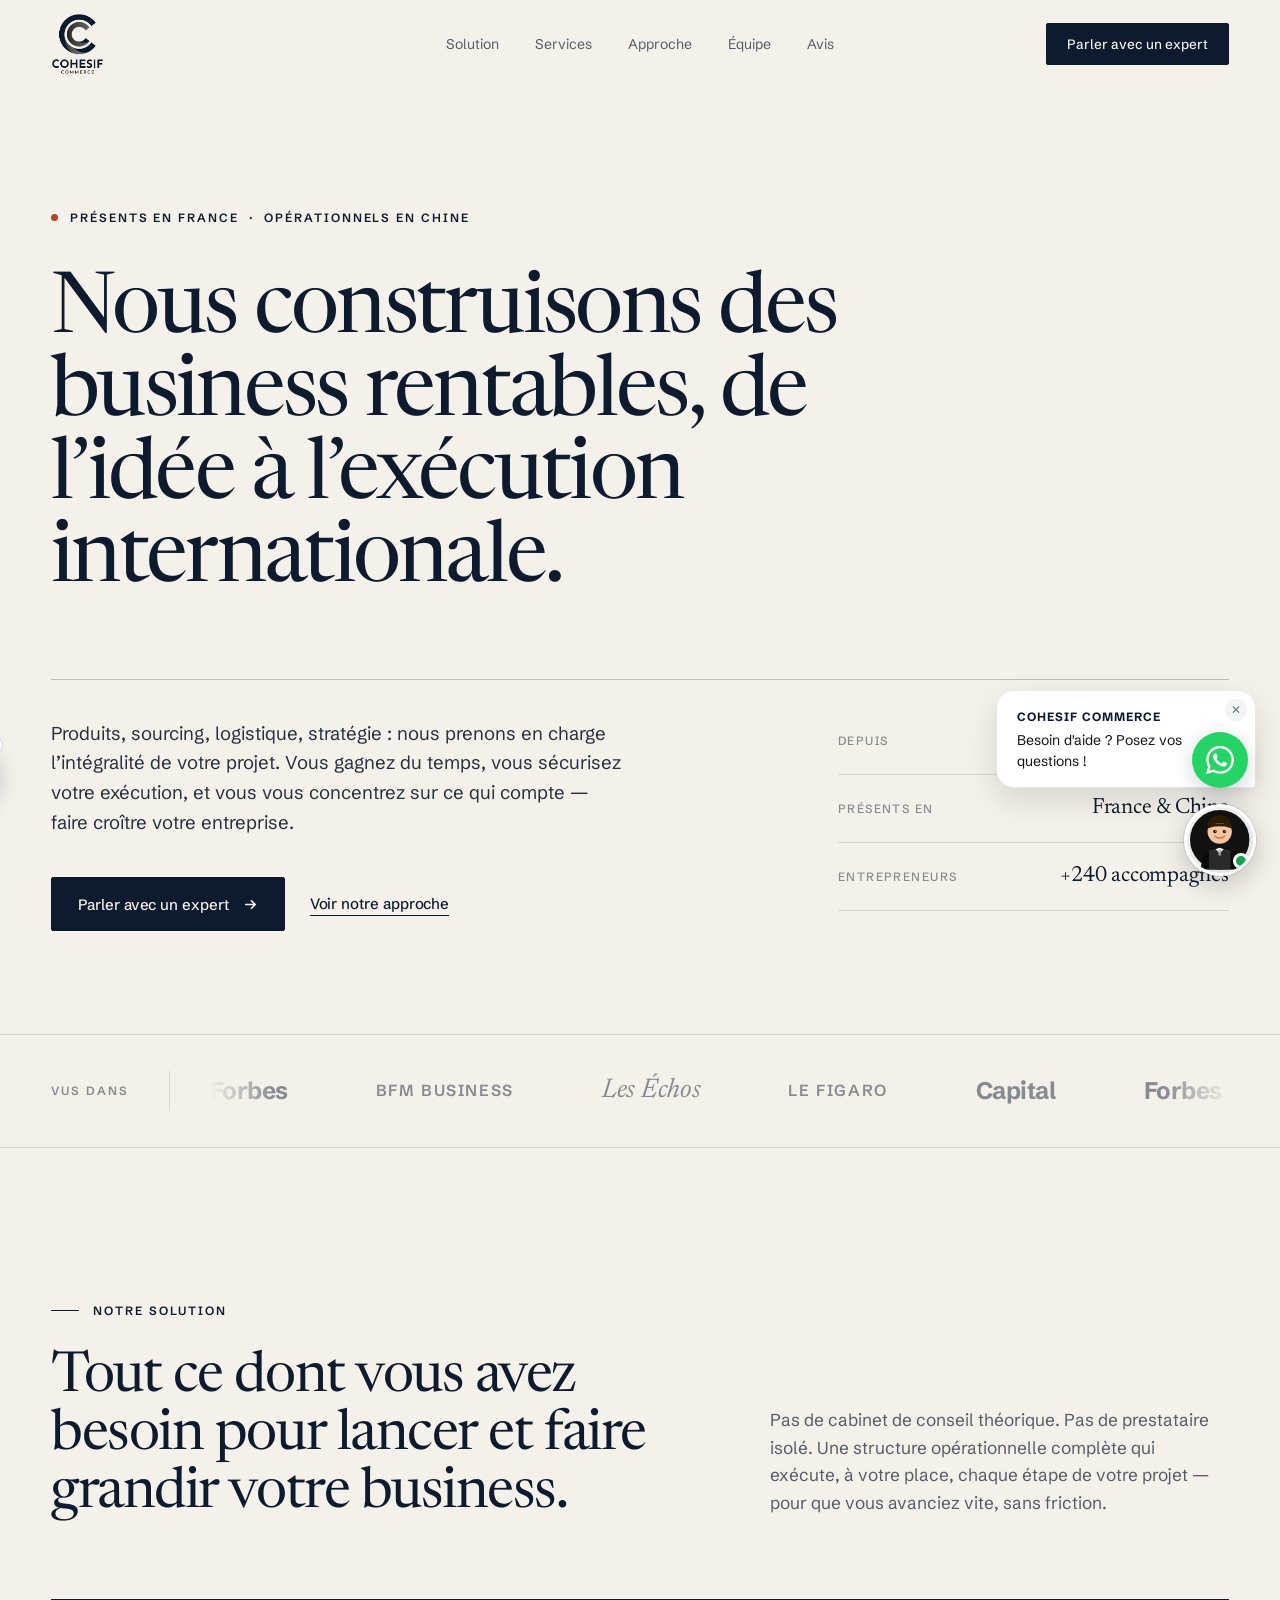
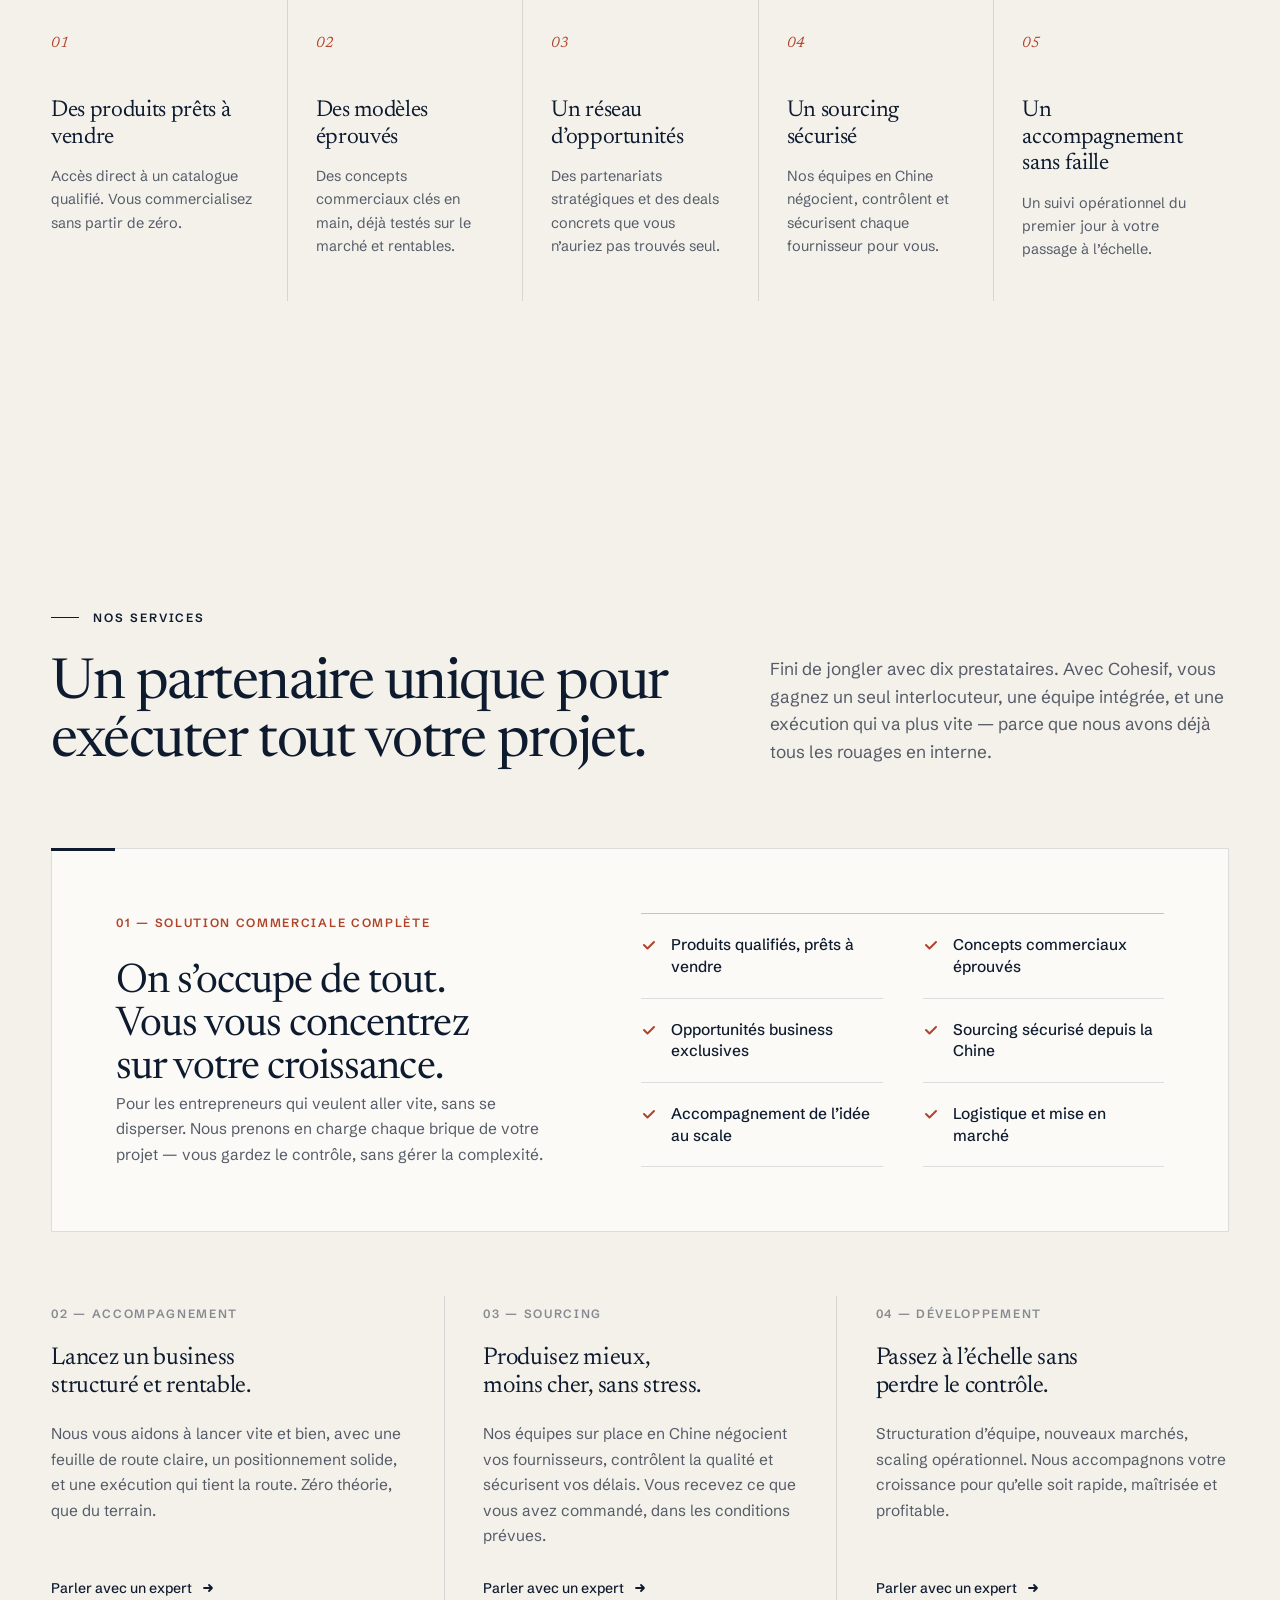
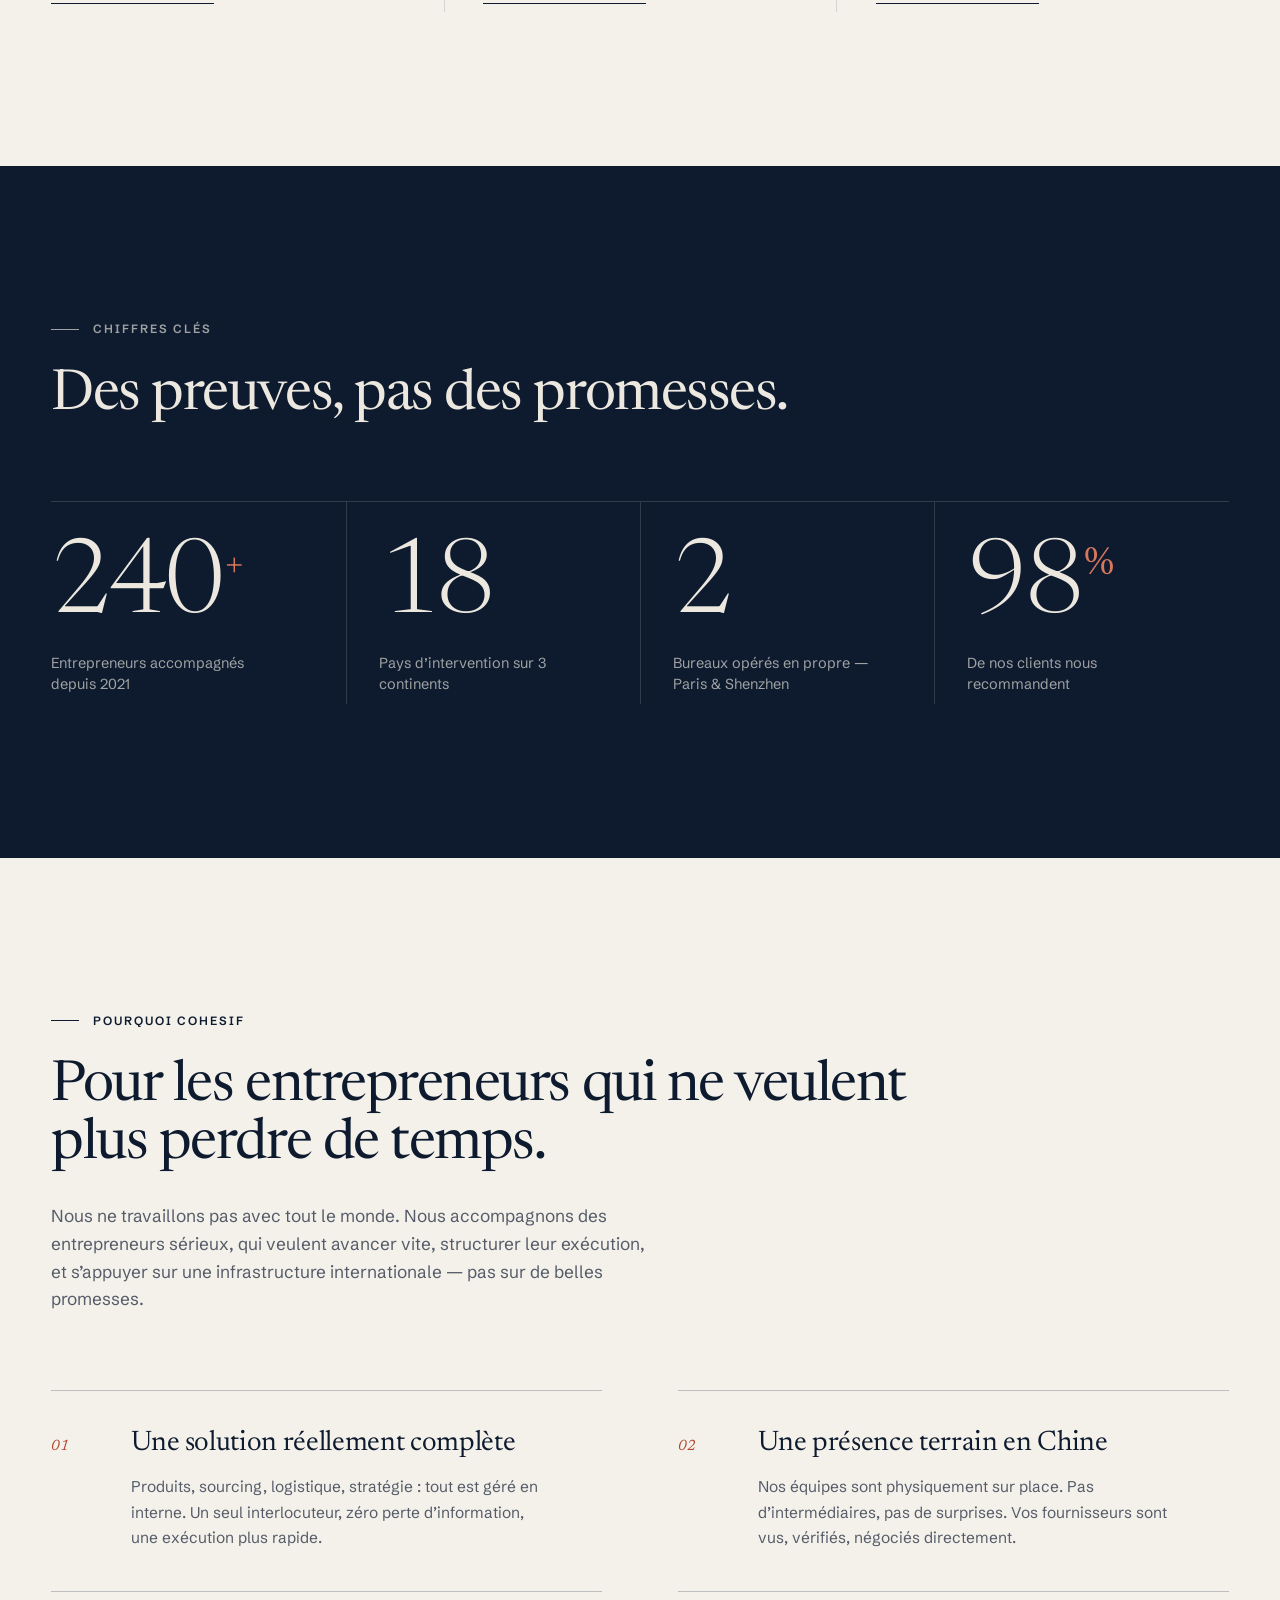
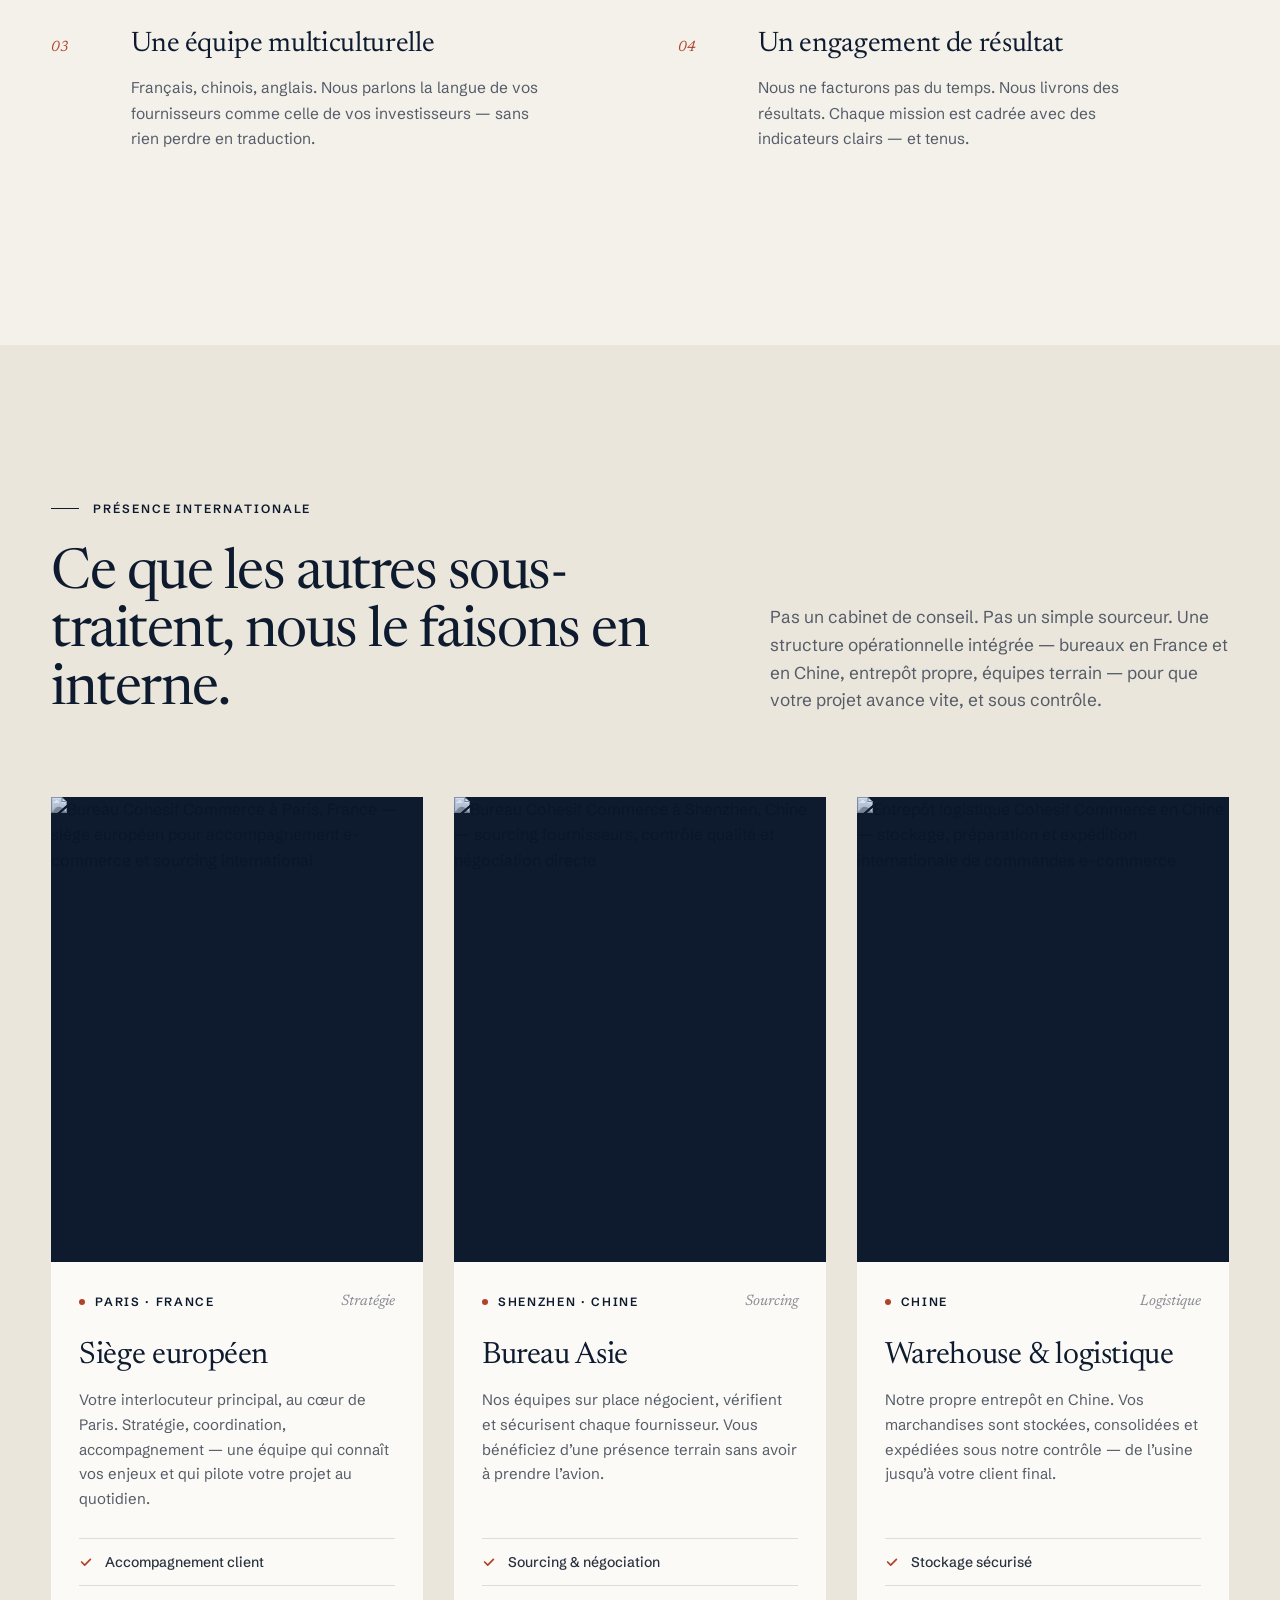
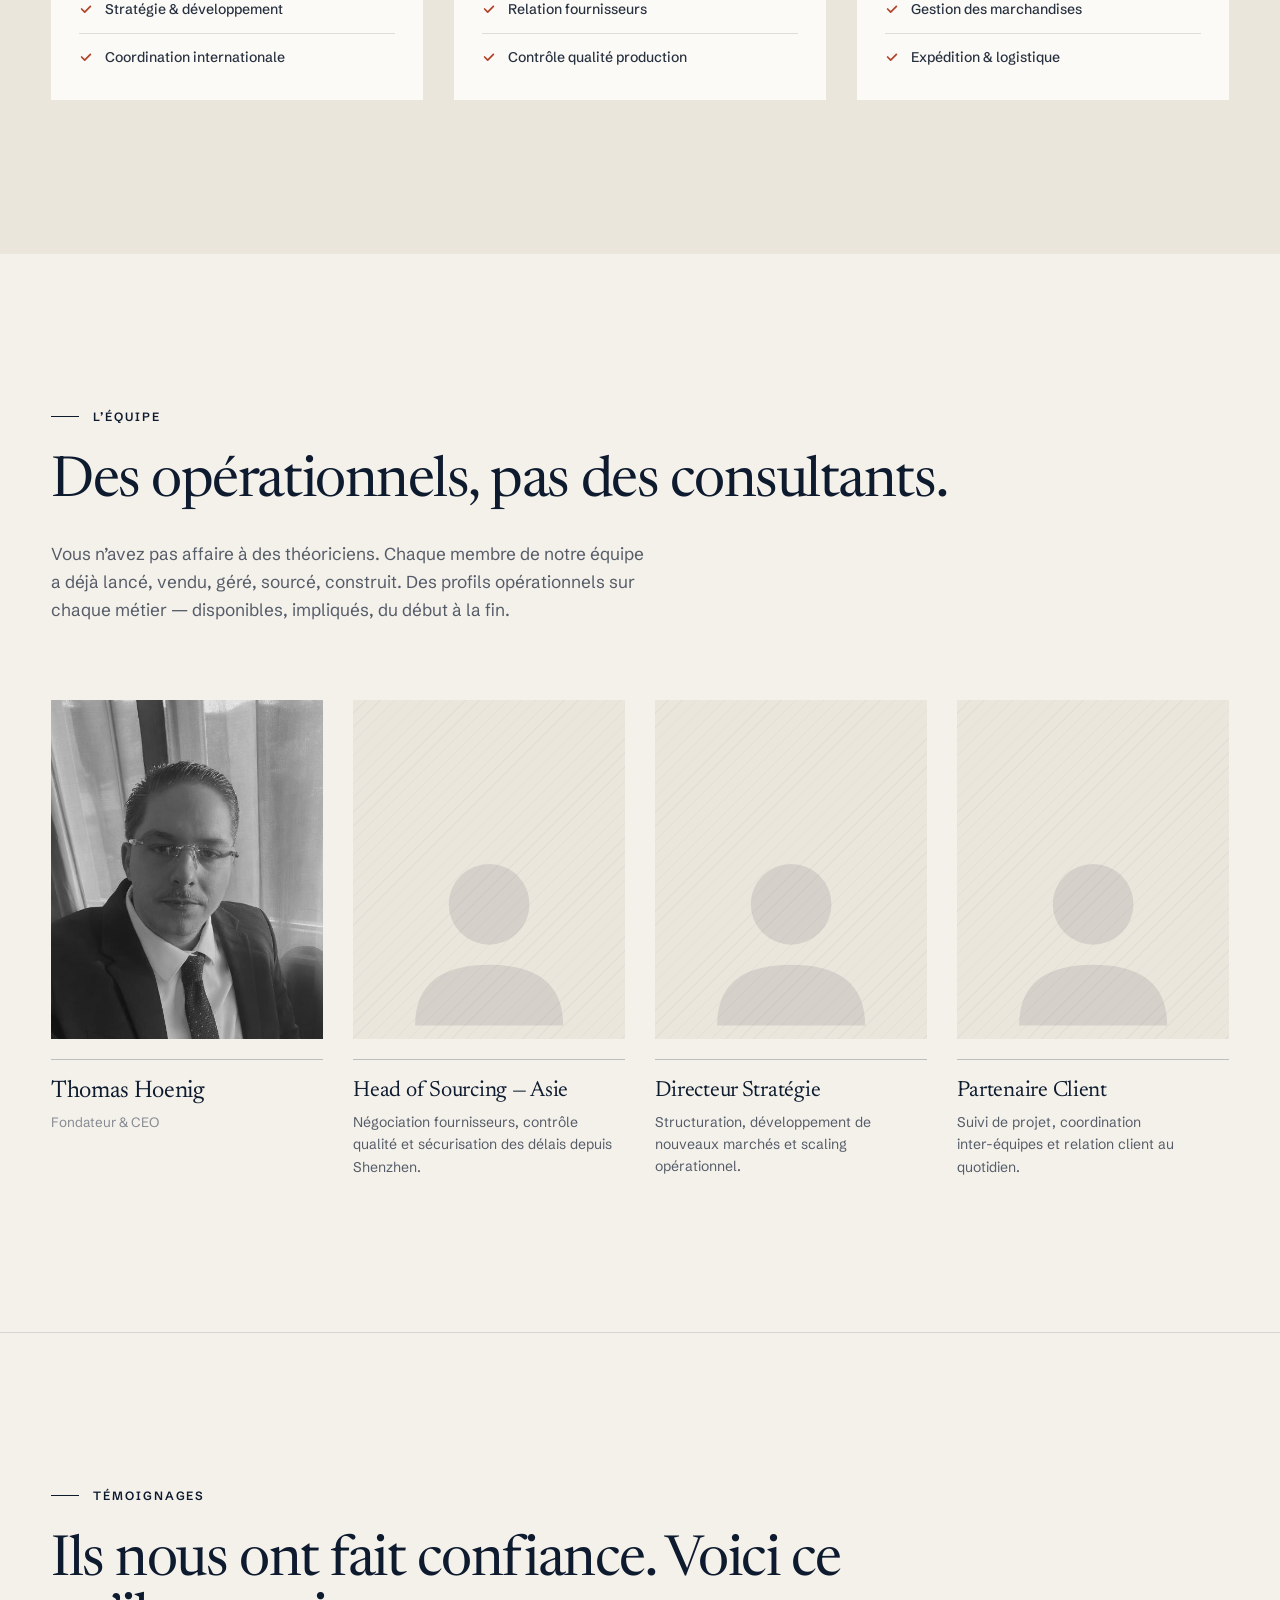
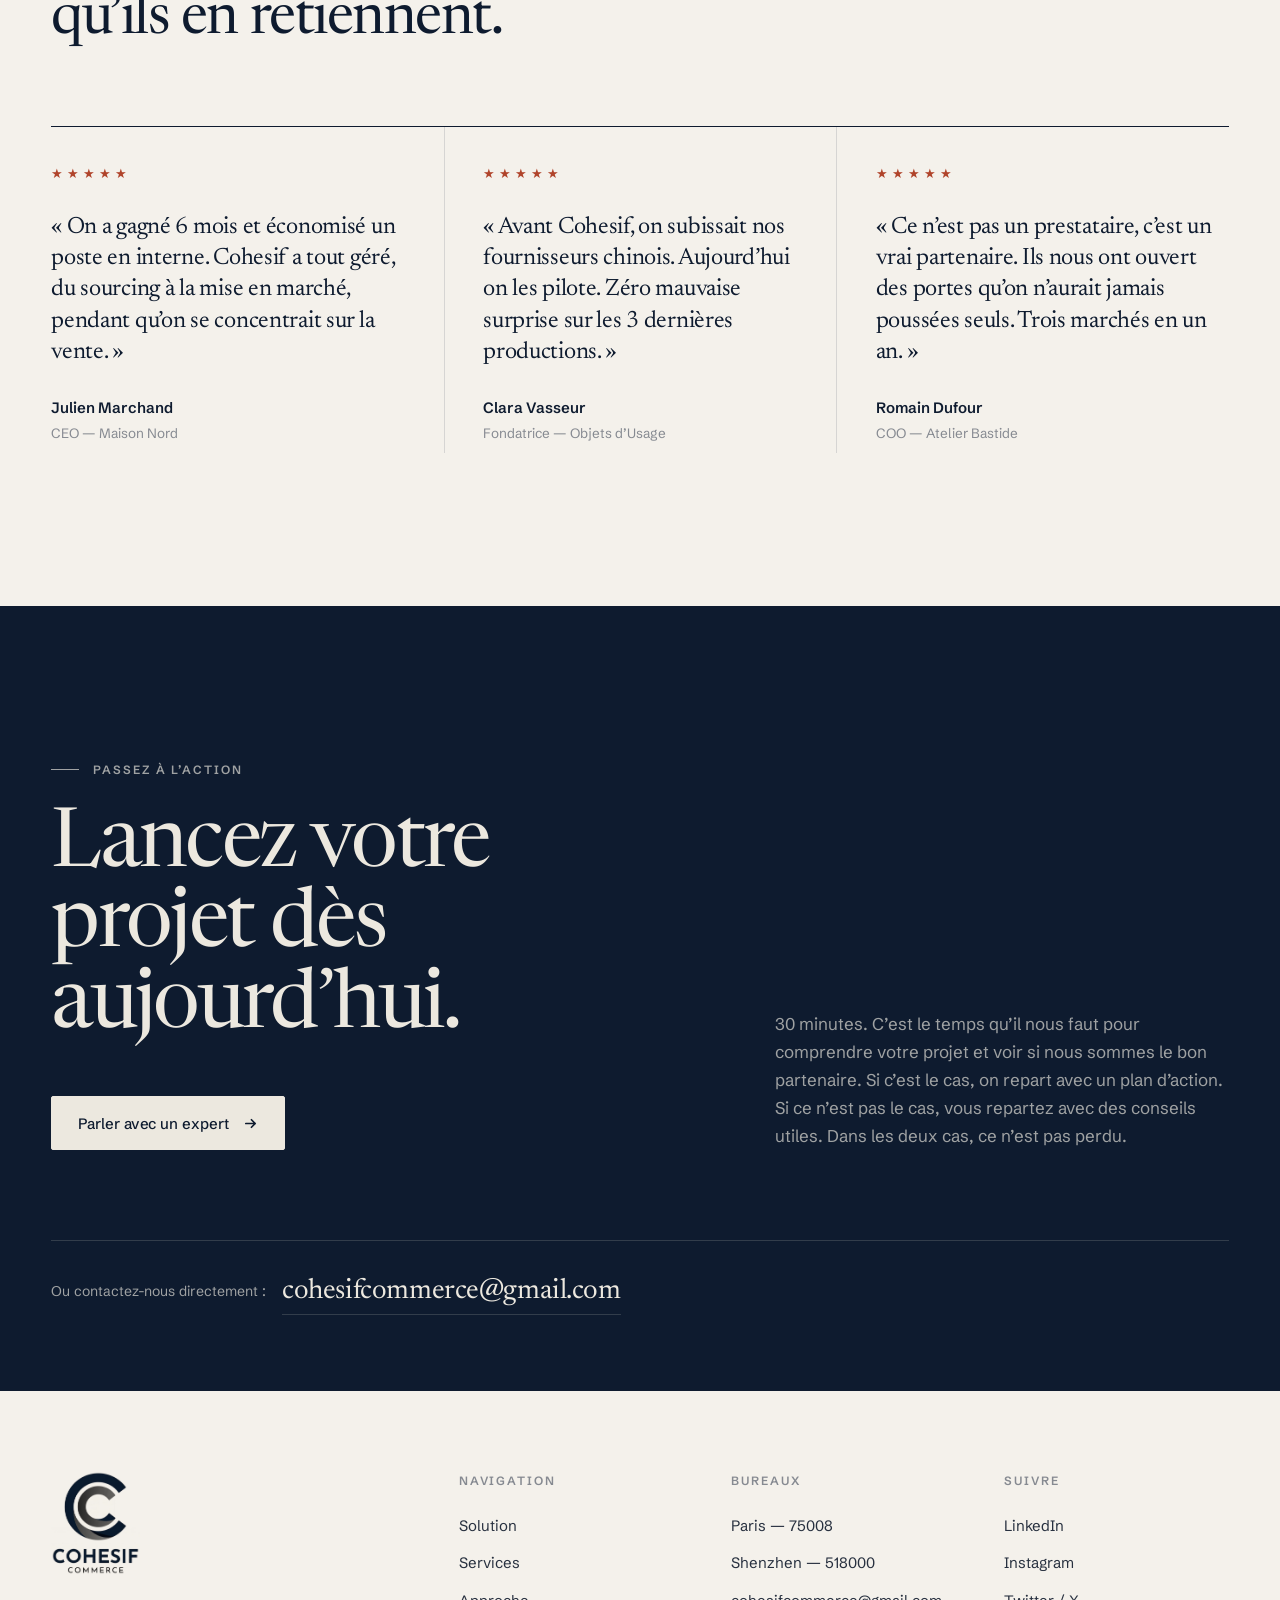
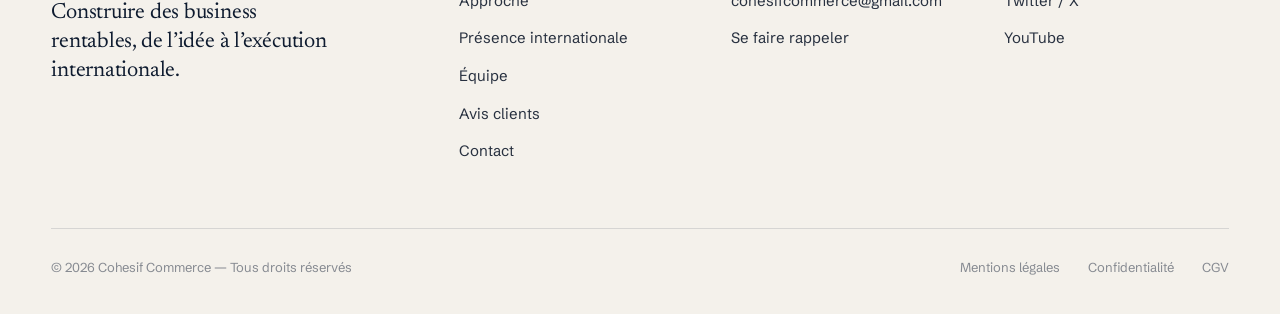
==== commit 1a3960de: "Logo : affiche le vrai logo Cohesif Commerce dans le menu et le pied de page - Utilise l'image offic" ====
--- a/index.html
+++ b/index.html
@@ -460,7 +460,7 @@
 
   --max-w: 1280px;
   --gutter: clamp(20px, 4vw, 56px);
-  --nav-h: 76px;
+  --nav-h: 88px;
 
   --ease: cubic-bezier(0.22, 1, 0.36, 1);
 }
@@ -607,12 +607,12 @@
   position: fixed;
   top: 0; left: 0; right: 0;
   z-index: 100;
-  background: rgba(244, 241, 235, 0);
+  background: var(--paper);
   border-bottom: 1px solid transparent;
   transition: background-color 0.4s var(--ease), border-color 0.4s var(--ease);
 }
 .nav.scrolled {
-  background: rgba(244, 241, 235, 0.9);
+  background: rgba(244, 241, 235, 0.96);
   backdrop-filter: saturate(140%) blur(14px);
   -webkit-backdrop-filter: saturate(140%) blur(14px);
   border-bottom-color: var(--line);
@@ -635,29 +635,10 @@
   gap: 12px;
   justify-self: start;
 }
-.brand-mark {
-  width: 34px;
-  height: auto;
+.brand-logo {
+  height: 62px;
+  width: auto;
   mix-blend-mode: multiply;
-}
-.brand-word {
-  display: flex;
-  flex-direction: column;
-  line-height: 1;
-  font-family: var(--sans);
-  color: var(--ink);
-}
-.brand-word strong {
-  font-size: 15px;
-  font-weight: 700;
-  letter-spacing: 0.14em;
-}
-.brand-word small {
-  font-size: 9.5px;
-  font-weight: 500;
-  letter-spacing: 0.42em;
-  margin-top: 5px;
-  color: var(--ink-3);
 }
 
 .nav-links {
@@ -1288,8 +1269,8 @@
 .cta .btn-primary:hover { background: #fff; }
 
 .footer {
-  background: var(--navy);
-  color: var(--on-navy-2);
+  background: var(--paper);
+  color: var(--ink-3);
   padding: 0 0 36px;
 }
 .footer-inner { max-width: var(--max-w); margin: 0 auto; padding: 0 var(--gutter); }
@@ -1297,19 +1278,16 @@
   display: grid;
   grid-template-columns: 1.6fr 1fr 1fr 1fr;
   gap: 48px;
-  padding: 72px 0 64px;
-  border-top: 1px solid var(--on-navy-3);
+  padding: 80px 0 64px;
 }
 .footer-brand { display: flex; flex-direction: column; gap: 24px; }
-.footer .brand-mark { mix-blend-mode: screen; filter: invert(1) grayscale(1) brightness(1.15); }
-.footer .brand-word { color: var(--on-navy); }
-.footer .brand-word small { color: var(--on-navy-2); }
+.footer .brand-logo { height: 104px; }
 .footer-tagline {
   font-family: var(--serif);
   font-size: 22px;
   line-height: 1.3;
   letter-spacing: -0.01em;
-  color: var(--on-navy);
+  color: var(--ink);
   max-width: 24ch;
 }
 .footer-col h5 {
@@ -1317,12 +1295,12 @@
   font-weight: 600;
   letter-spacing: 0.16em;
   text-transform: uppercase;
-  color: var(--on-navy-2);
+  color: var(--ink-4);
   margin-bottom: 22px;
 }
 .footer-col ul { list-style: none; display: flex; flex-direction: column; gap: 12px; }
-.footer-col a { font-size: 15px; color: var(--on-navy); opacity: 0.86; transition: opacity 0.2s; }
-.footer-col a:hover { opacity: 1; text-decoration: underline; text-underline-offset: 4px; text-decoration-thickness: 1px; }
+.footer-col a { font-size: 15px; color: var(--ink-2); transition: color 0.2s; }
+.footer-col a:hover { color: var(--ink); text-decoration: underline; text-underline-offset: 4px; text-decoration-thickness: 1px; }
 
 .footer-bottom {
   display: flex;
@@ -1330,19 +1308,19 @@
   align-items: center;
   gap: 16px;
   padding-top: 28px;
-  border-top: 1px solid var(--on-navy-3);
+  border-top: 1px solid var(--line);
   font-size: 13px;
-  color: var(--on-navy-2);
+  color: var(--ink-4);
   flex-wrap: wrap;
 }
 .footer-legal { display: flex; gap: 28px; flex-wrap: wrap; }
 .legal-link {
-  color: var(--on-navy-2);
+  color: var(--ink-4);
   font-size: 13px;
   padding: 0;
   transition: color 0.2s;
 }
-.legal-link:hover { color: var(--on-navy); }
+.legal-link:hover { color: var(--ink); }
 
 /* ==========================================================================
    MODALES
@@ -1550,7 +1528,8 @@
 }
 
 @media (max-width: 960px) {
-  :root { --nav-h: 68px; }
+  :root { --nav-h: 72px; }
+  .nav .brand-logo { height: 52px; }
 
   .nav-inner { grid-template-columns: 1fr auto; }
   .nav-links, .nav-cta { display: none; }
@@ -1885,8 +1864,7 @@
 <nav class="nav" id="nav" role="navigation" aria-label="Navigation principale Cohesif Commerce">
   <div class="nav-inner">
     <a href="#top" class="brand" data-scroll>
-      <img src="img/logo-commerce-mark.png" alt="" class="brand-mark" width="34" height="37">
-      <span class="brand-word" aria-label="Cohesif Commerce"><strong>COHESIF</strong><small>COMMERCE</small></span>
+      <img src="img/logo-cohesif-commerce.png" alt="Cohesif Commerce" class="brand-logo" width="409" height="480">
     </a>
     <ul class="nav-links">
       <li><a href="#solution" data-scroll>Solution</a></li>
@@ -2419,8 +2397,7 @@
     <div class="footer-top">
       <div class="footer-brand">
         <a href="#top" class="brand" data-scroll>
-          <img src="img/logo-commerce-mark.png" alt="" class="brand-mark" width="34" height="37">
-          <span class="brand-word" aria-label="Cohesif Commerce"><strong>COHESIF</strong><small>COMMERCE</small></span>
+          <img src="img/logo-cohesif-commerce.png" alt="Cohesif Commerce" class="brand-logo" width="409" height="480">
         </a>
         <p class="footer-tagline">Construire des business rentables, de l’idée à l’exécution internationale.</p>
       </div>
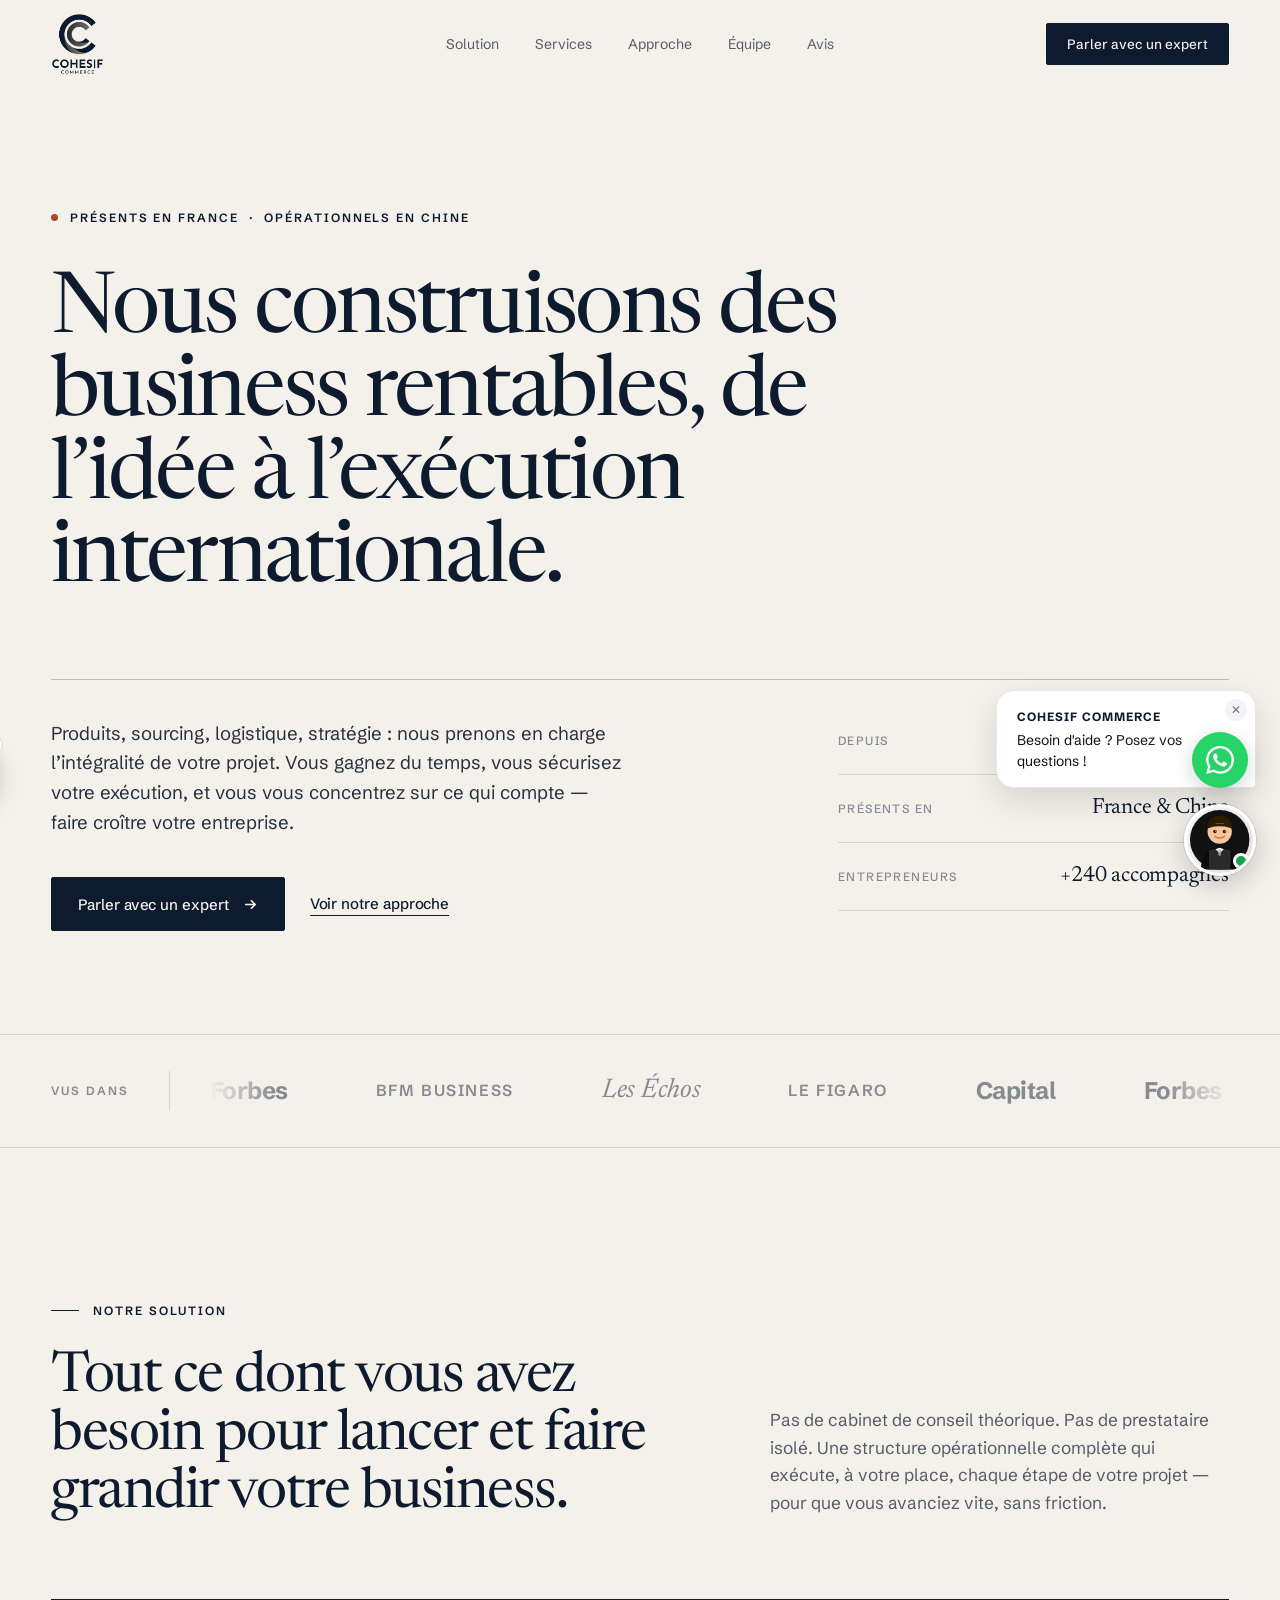
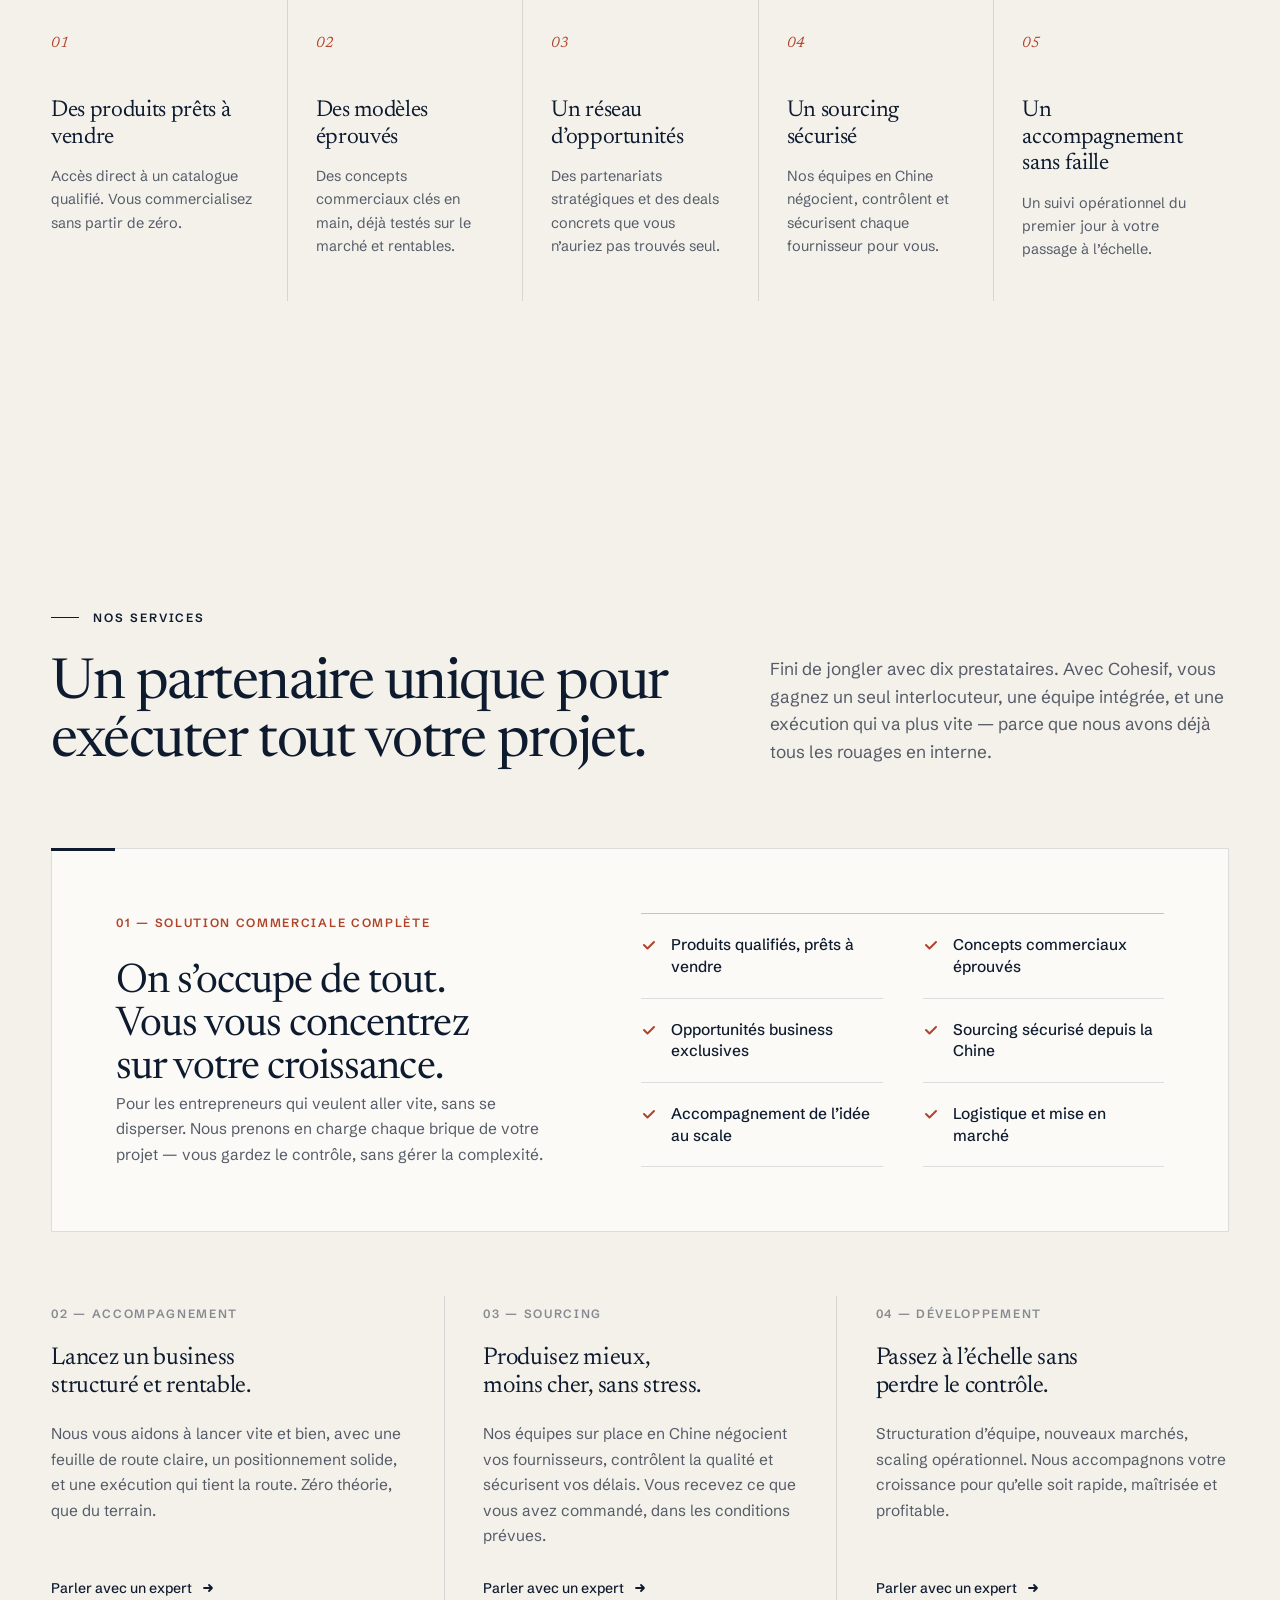
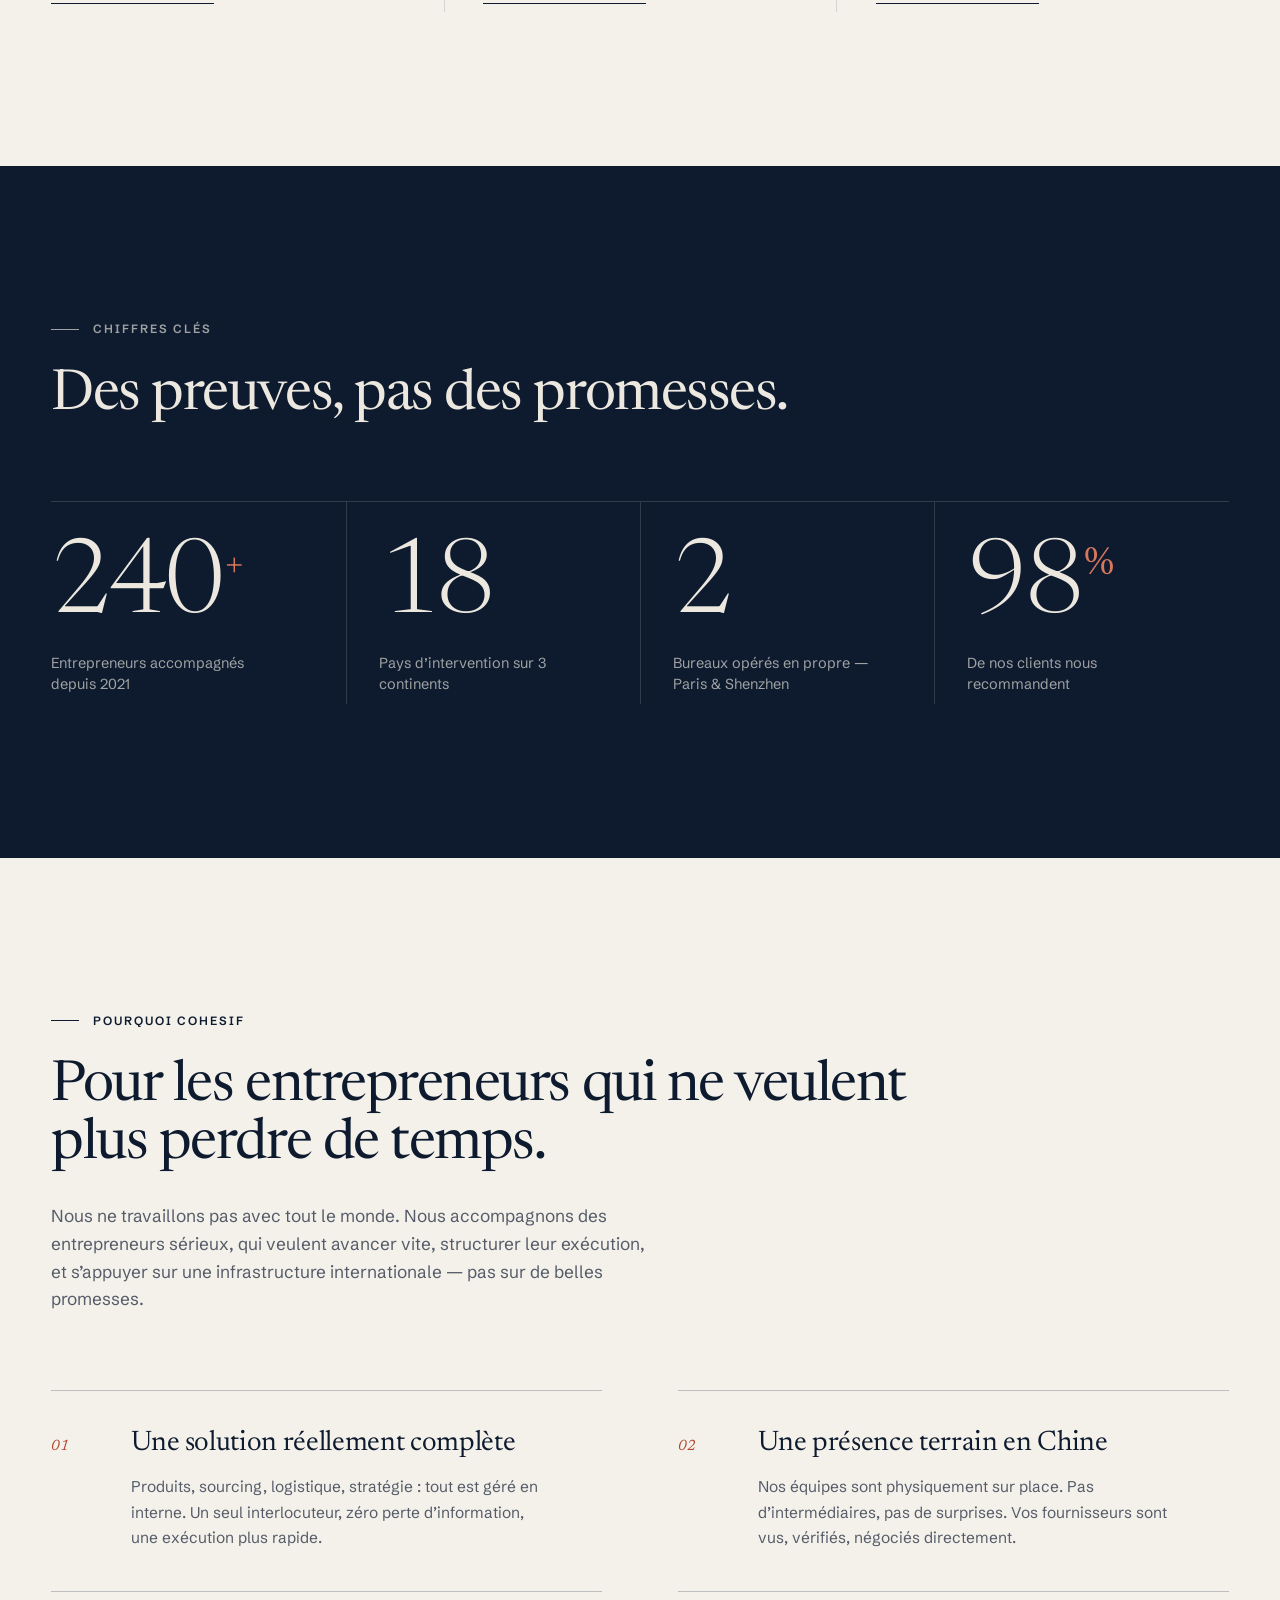
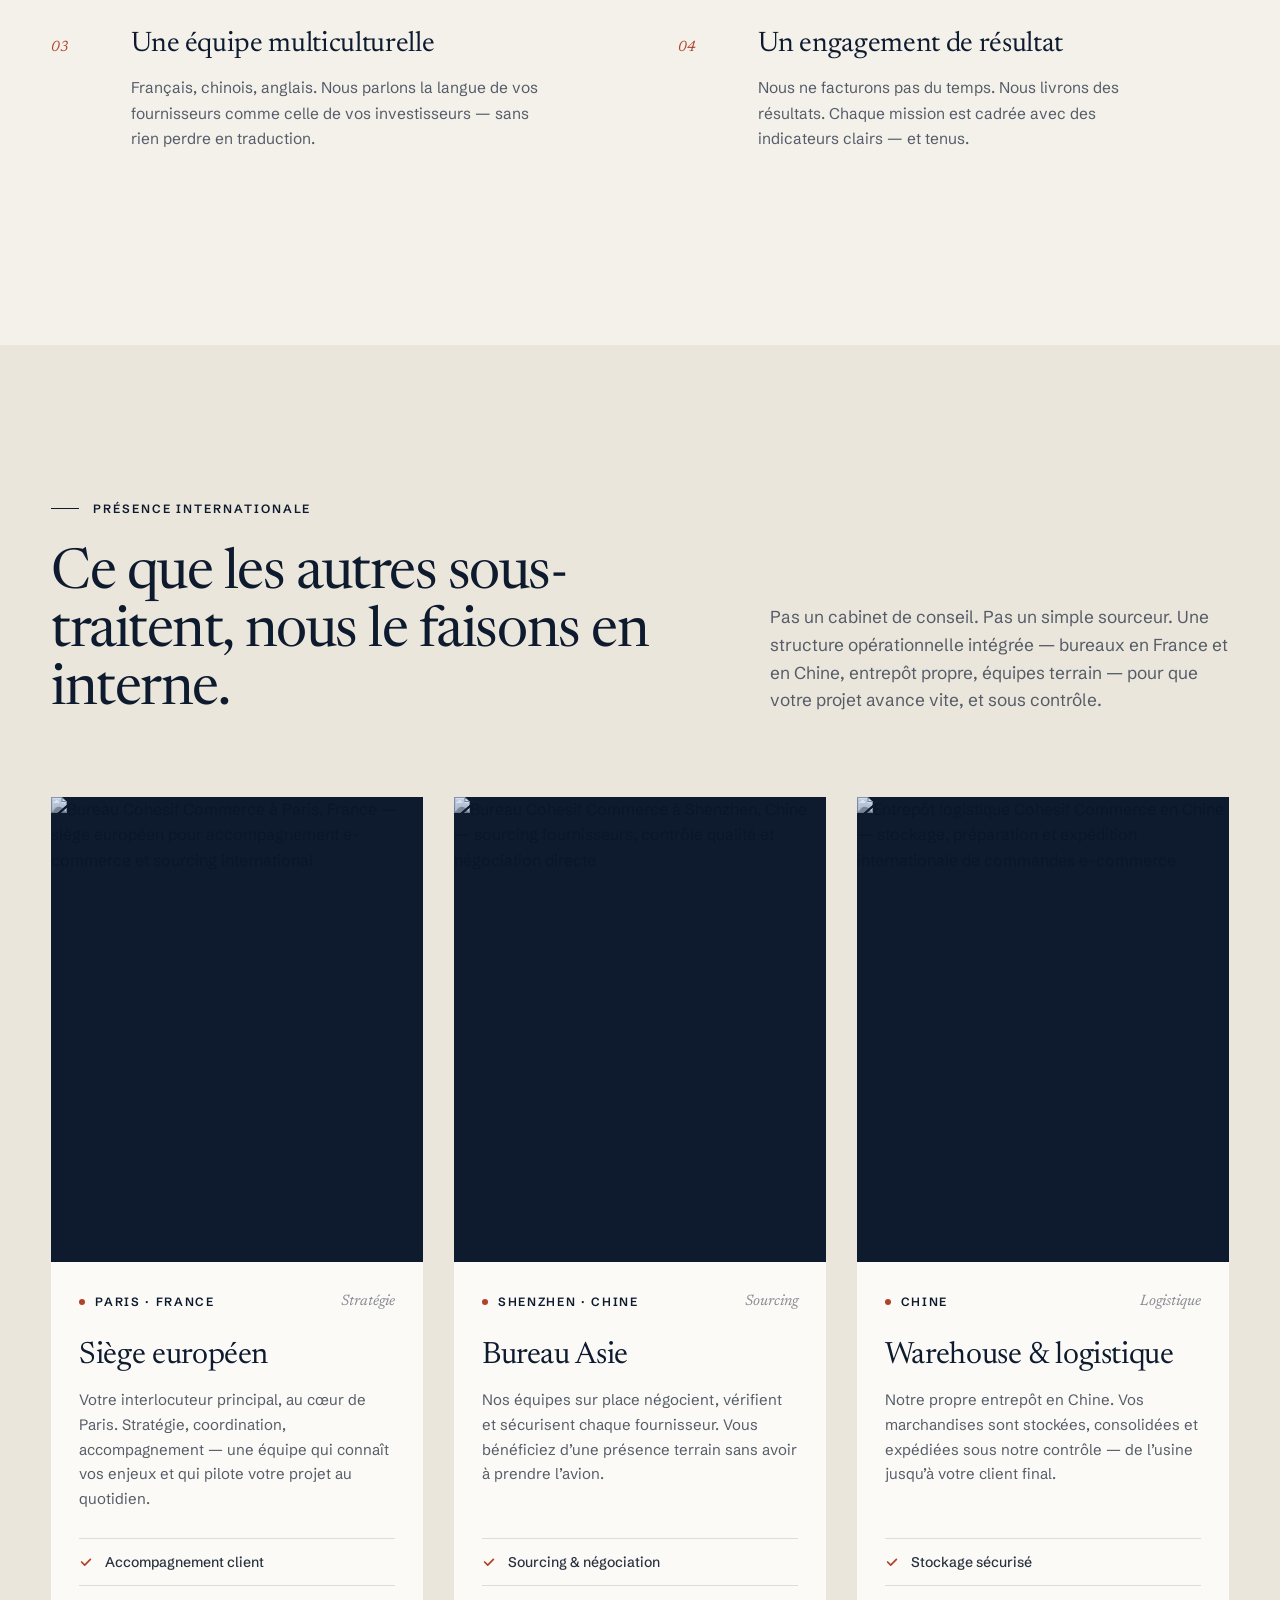
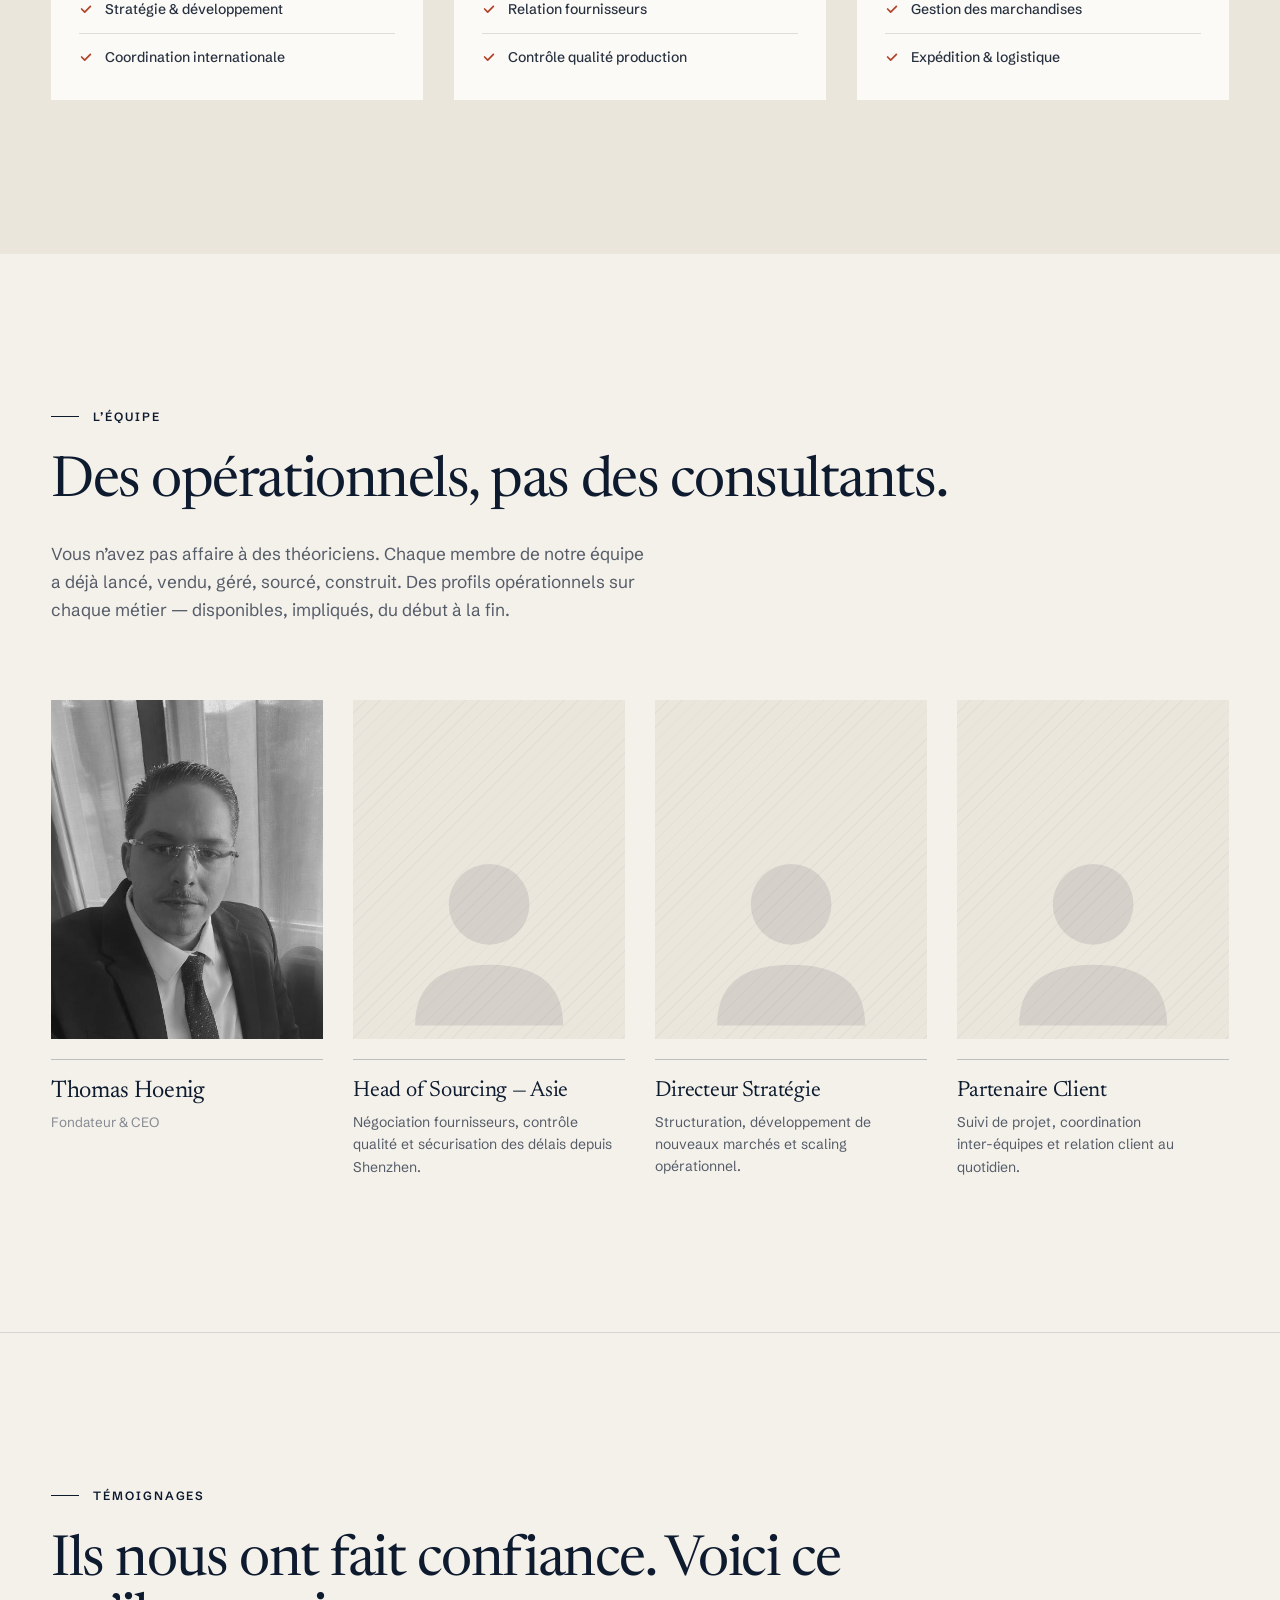
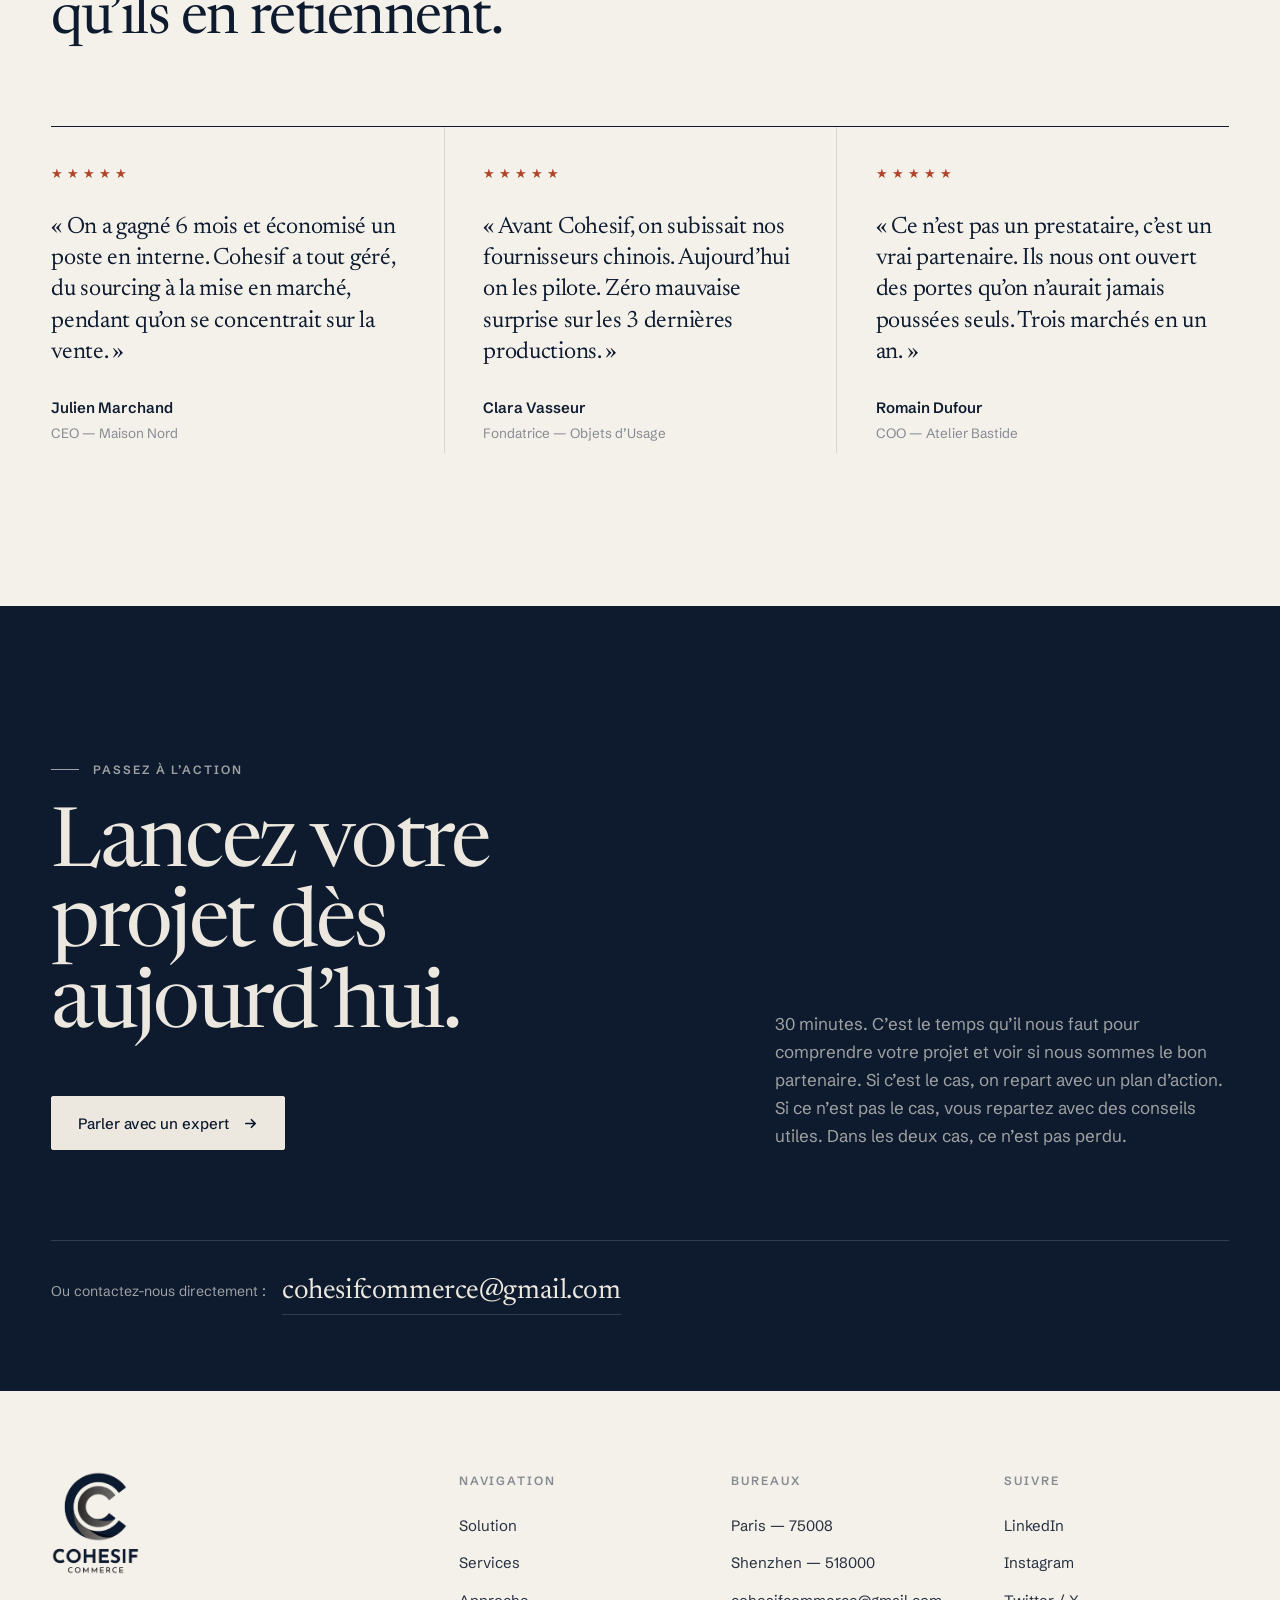
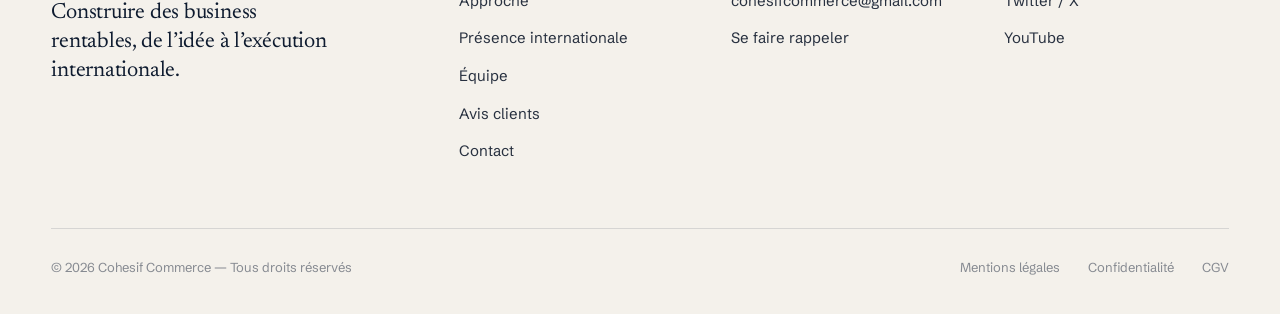
==== commit acf7c117: "Logo : fond réellement transparent (corrige le carré visible sur iPhone) Safari iOS n'appliquait pas" ====
--- a/index.html
+++ b/index.html
@@ -638,7 +638,6 @@
 .brand-logo {
   height: 62px;
   width: auto;
-  mix-blend-mode: multiply;
 }
 
 .nav-links {
@@ -1864,7 +1863,7 @@
 <nav class="nav" id="nav" role="navigation" aria-label="Navigation principale Cohesif Commerce">
   <div class="nav-inner">
     <a href="#top" class="brand" data-scroll>
-      <img src="img/logo-cohesif-commerce.png" alt="Cohesif Commerce" class="brand-logo" width="409" height="480">
+      <img src="img/logo-cohesif-commerce.png?v=2" alt="Cohesif Commerce" class="brand-logo" width="409" height="480">
     </a>
     <ul class="nav-links">
       <li><a href="#solution" data-scroll>Solution</a></li>
@@ -2397,7 +2396,7 @@
     <div class="footer-top">
       <div class="footer-brand">
         <a href="#top" class="brand" data-scroll>
-          <img src="img/logo-cohesif-commerce.png" alt="Cohesif Commerce" class="brand-logo" width="409" height="480">
+          <img src="img/logo-cohesif-commerce.png?v=2" alt="Cohesif Commerce" class="brand-logo" width="409" height="480">
         </a>
         <p class="footer-tagline">Construire des business rentables, de l’idée à l’exécution internationale.</p>
       </div>
